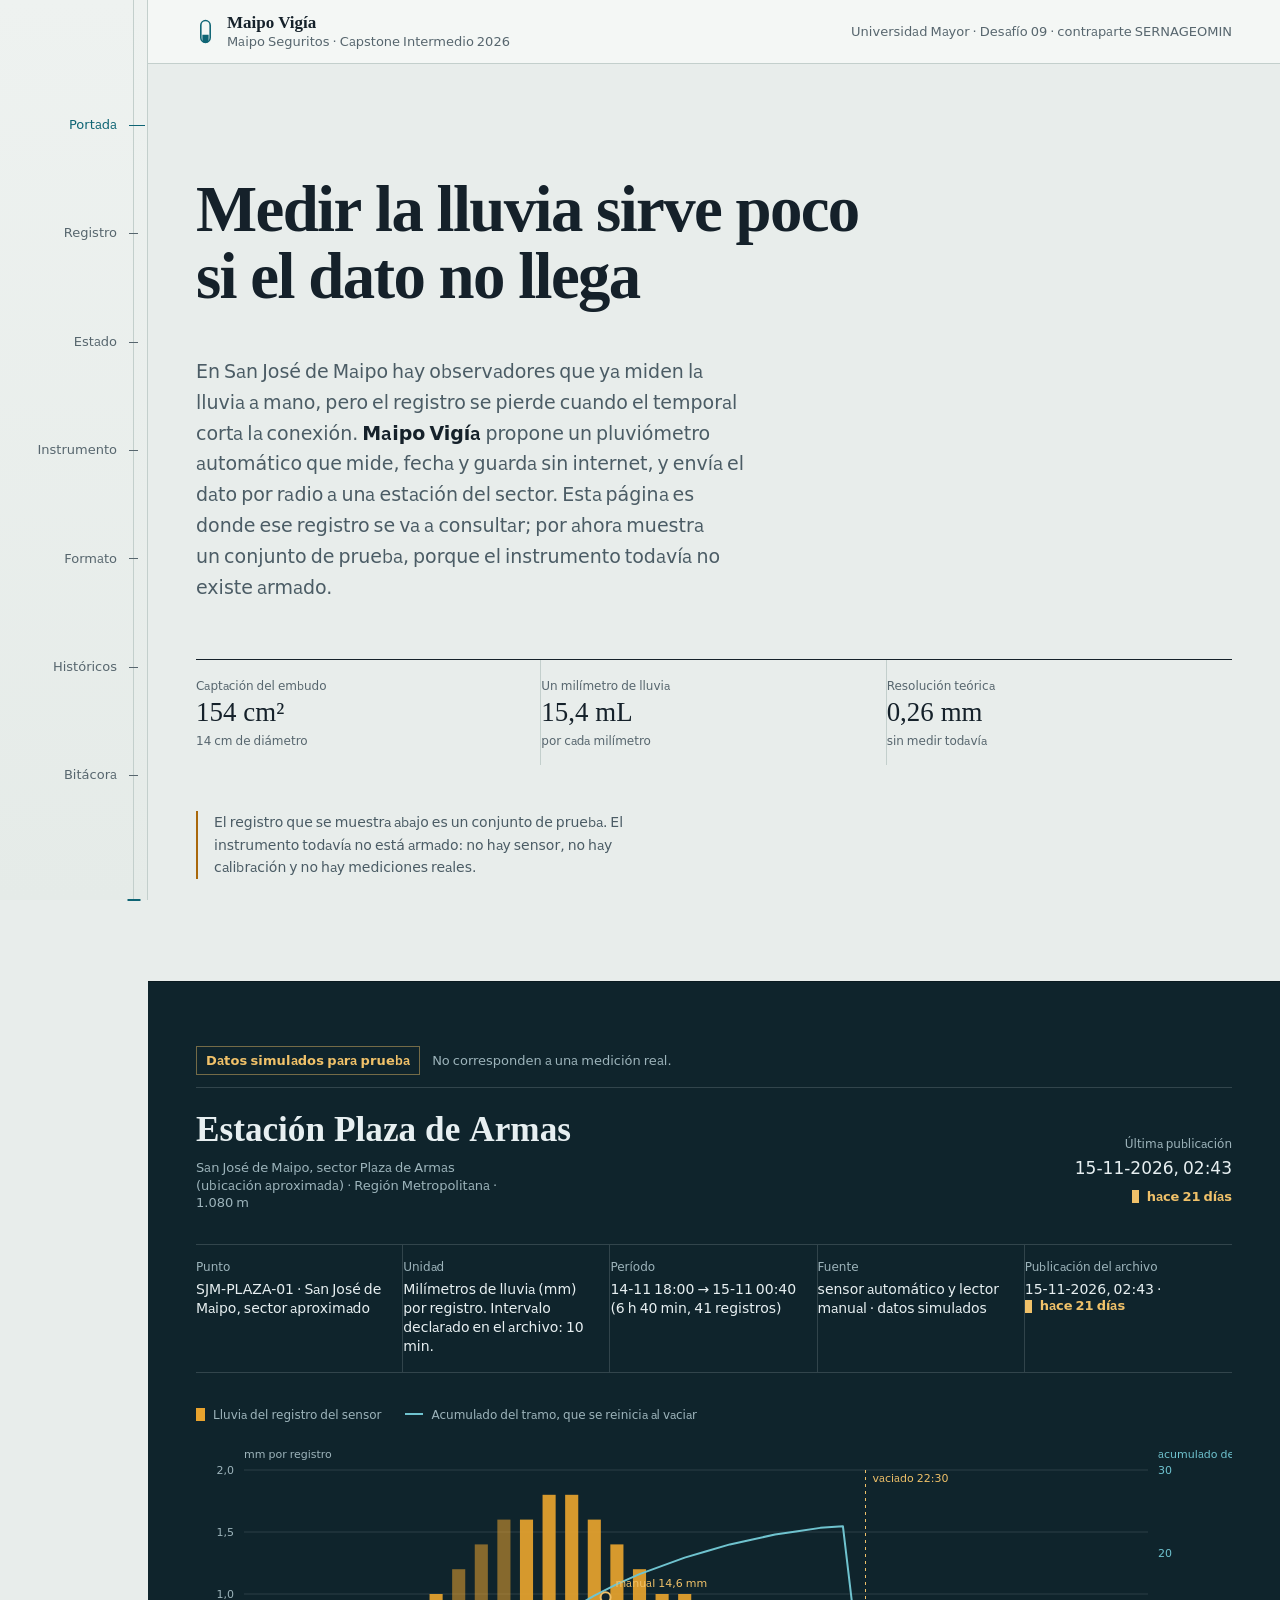
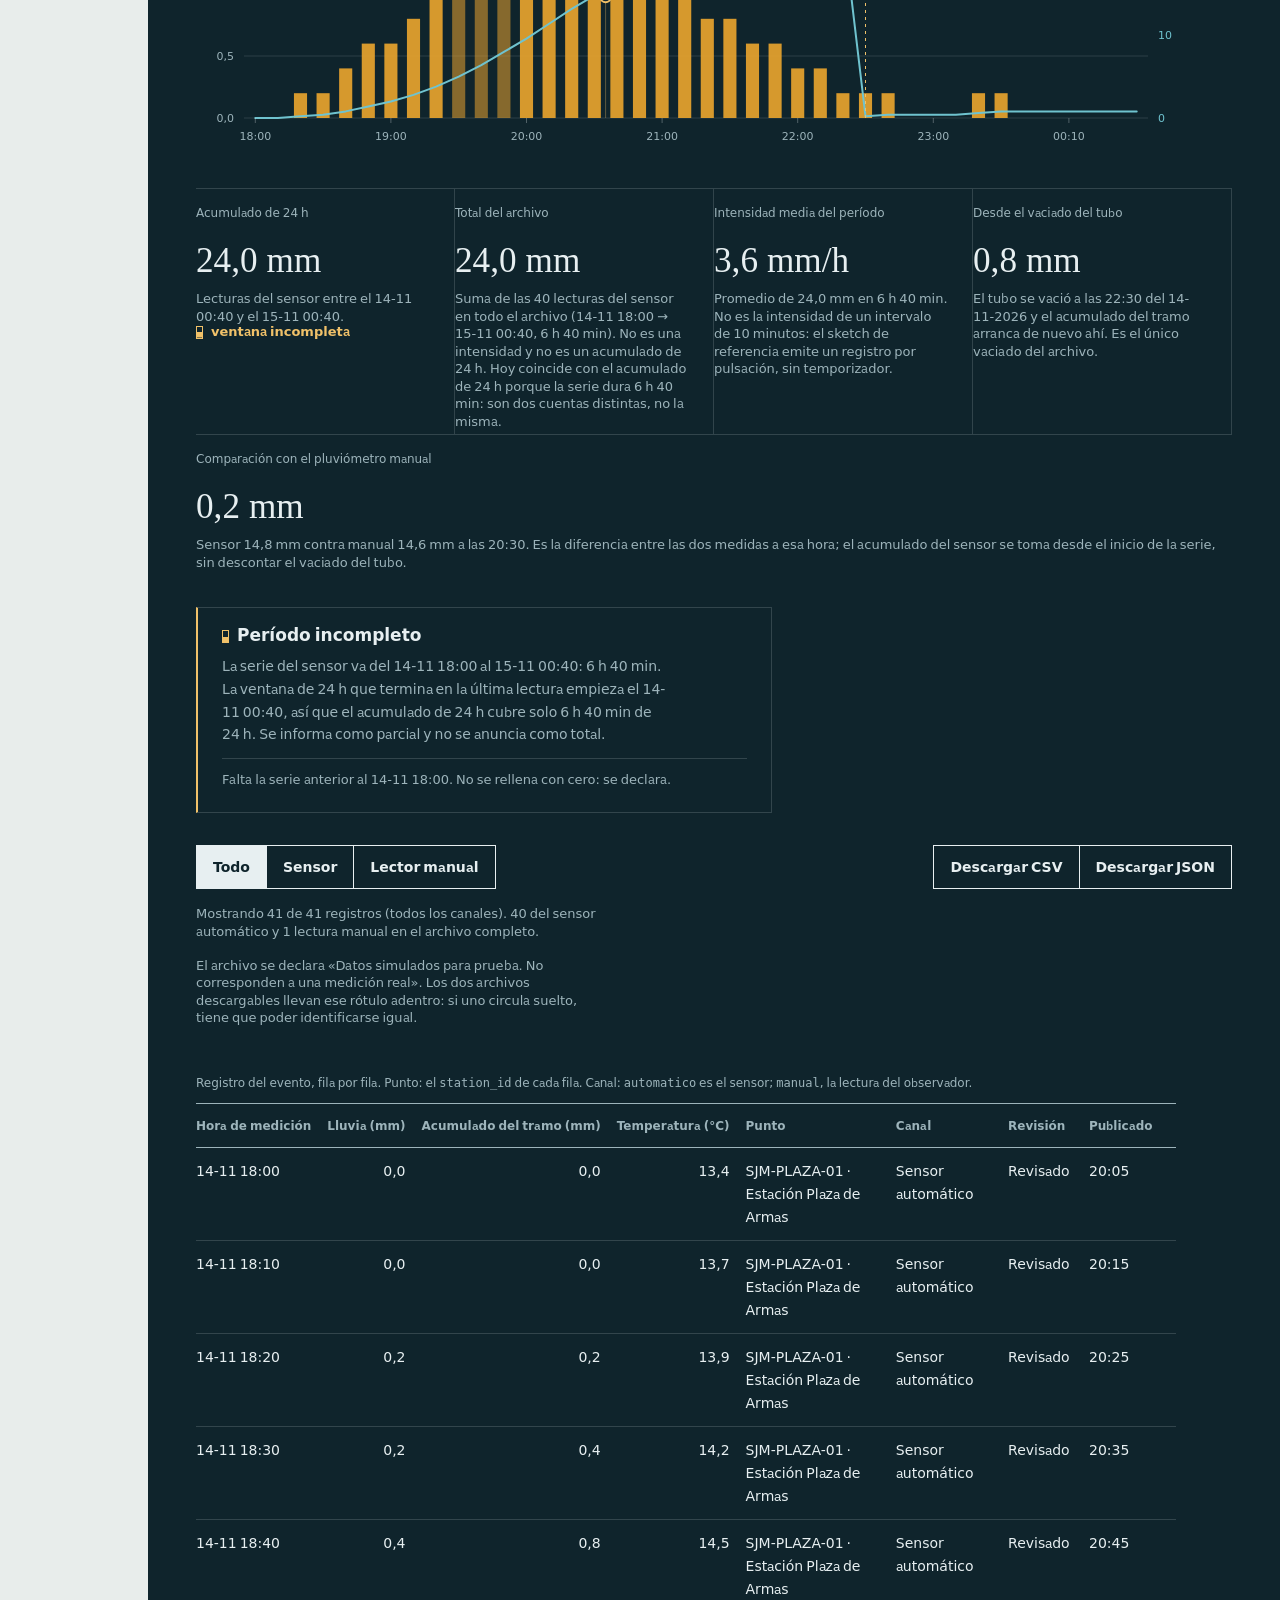
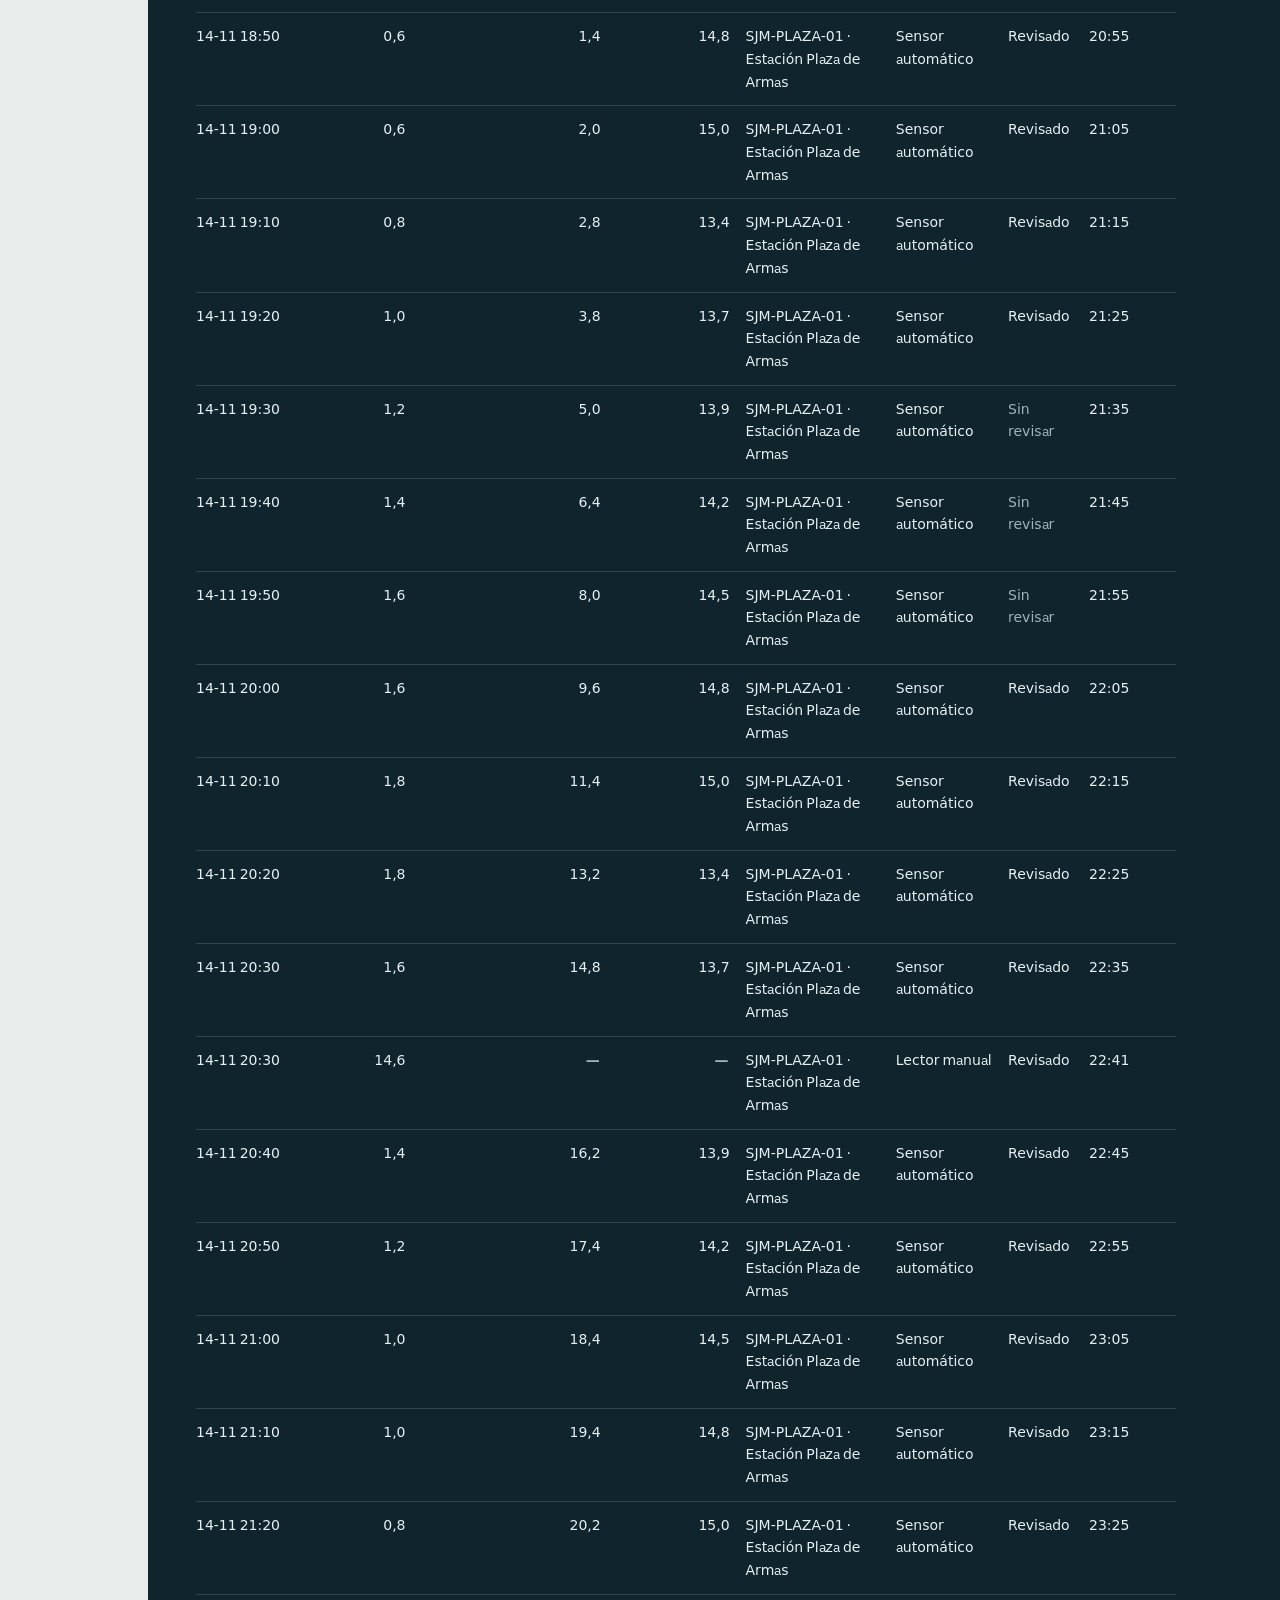
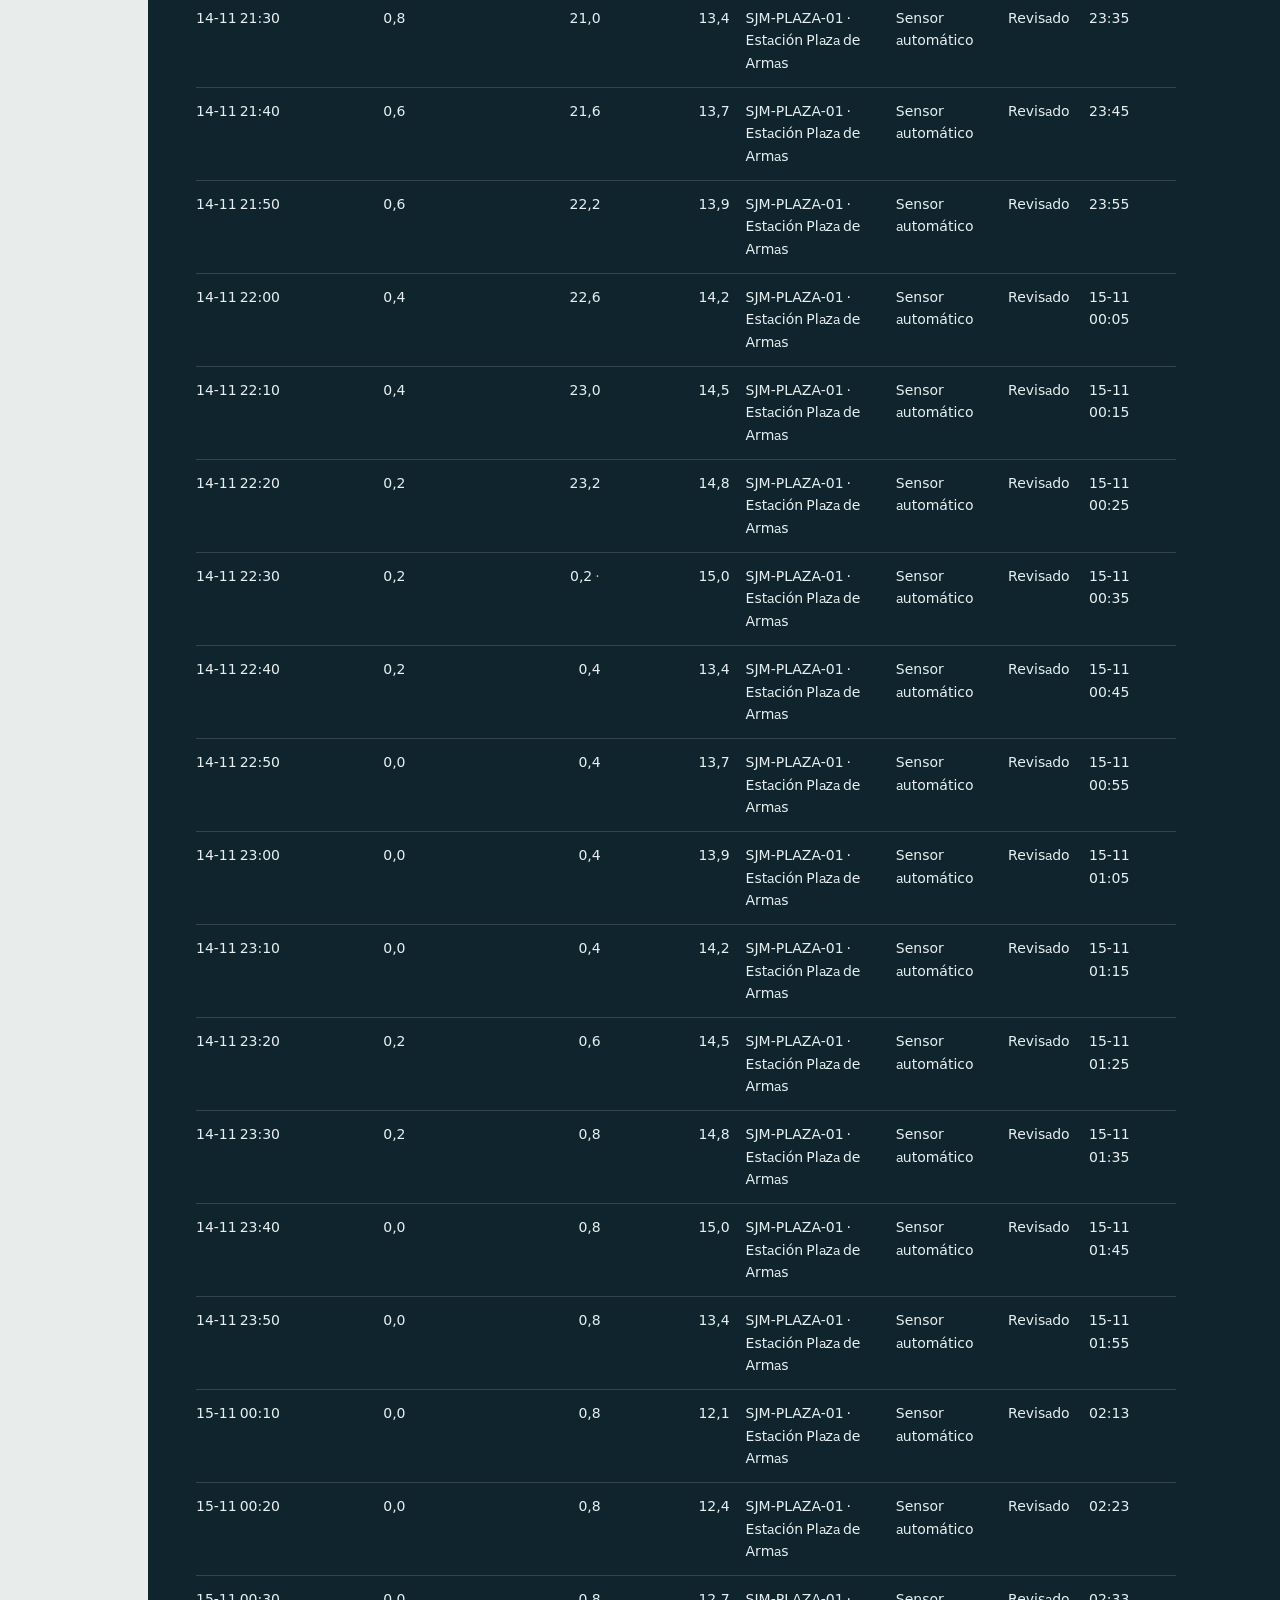
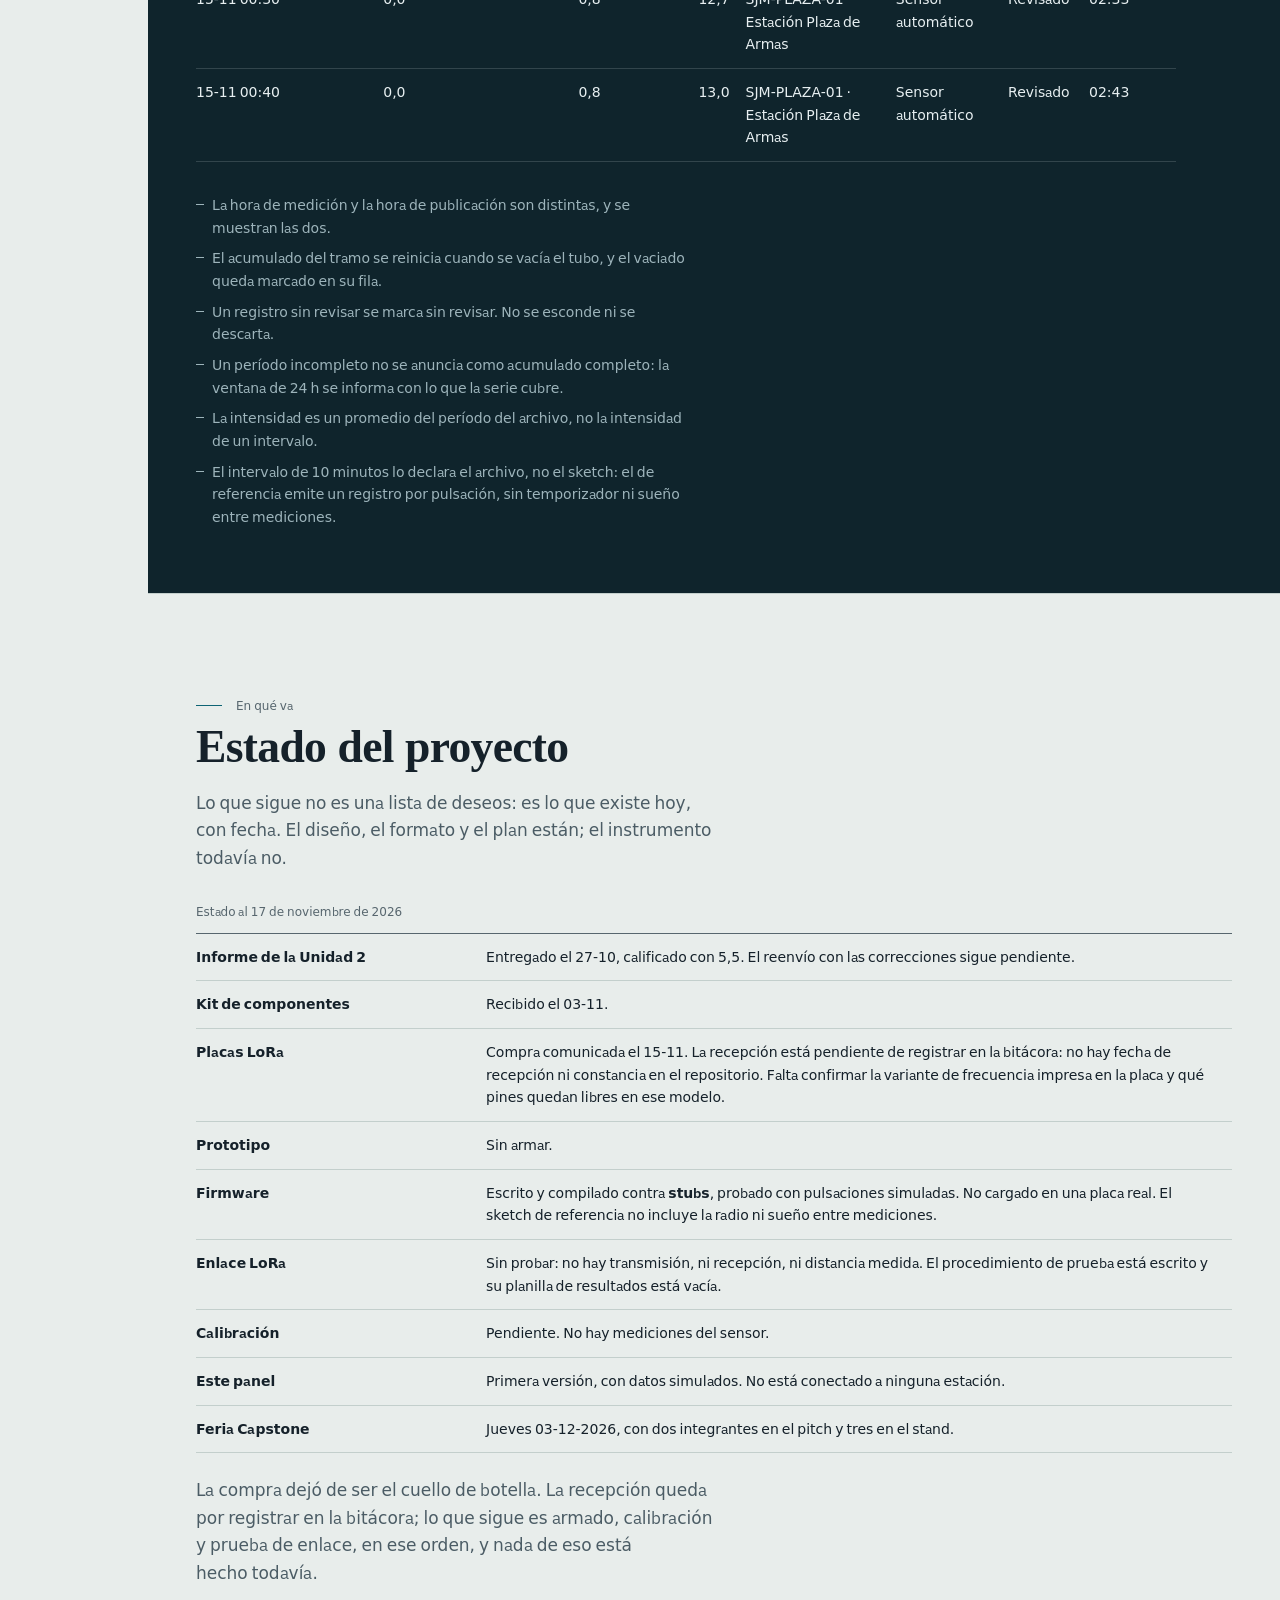
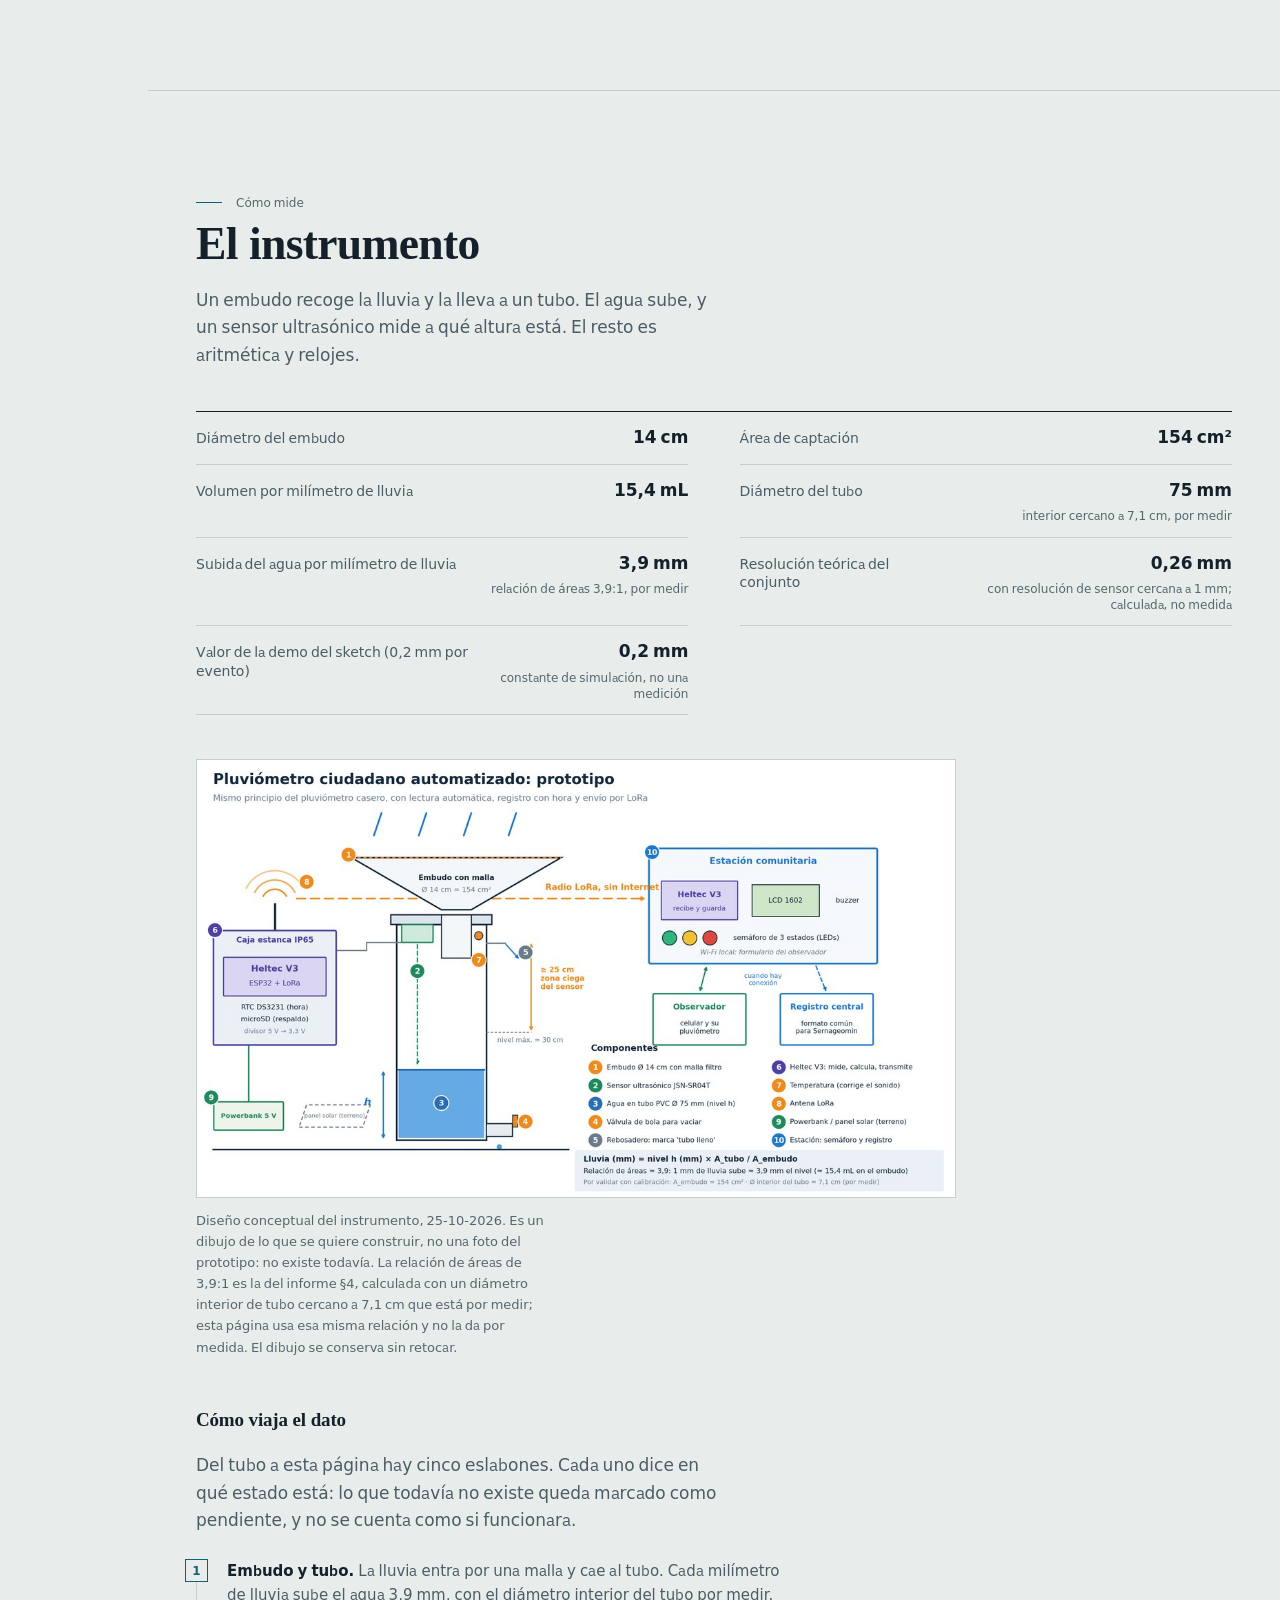
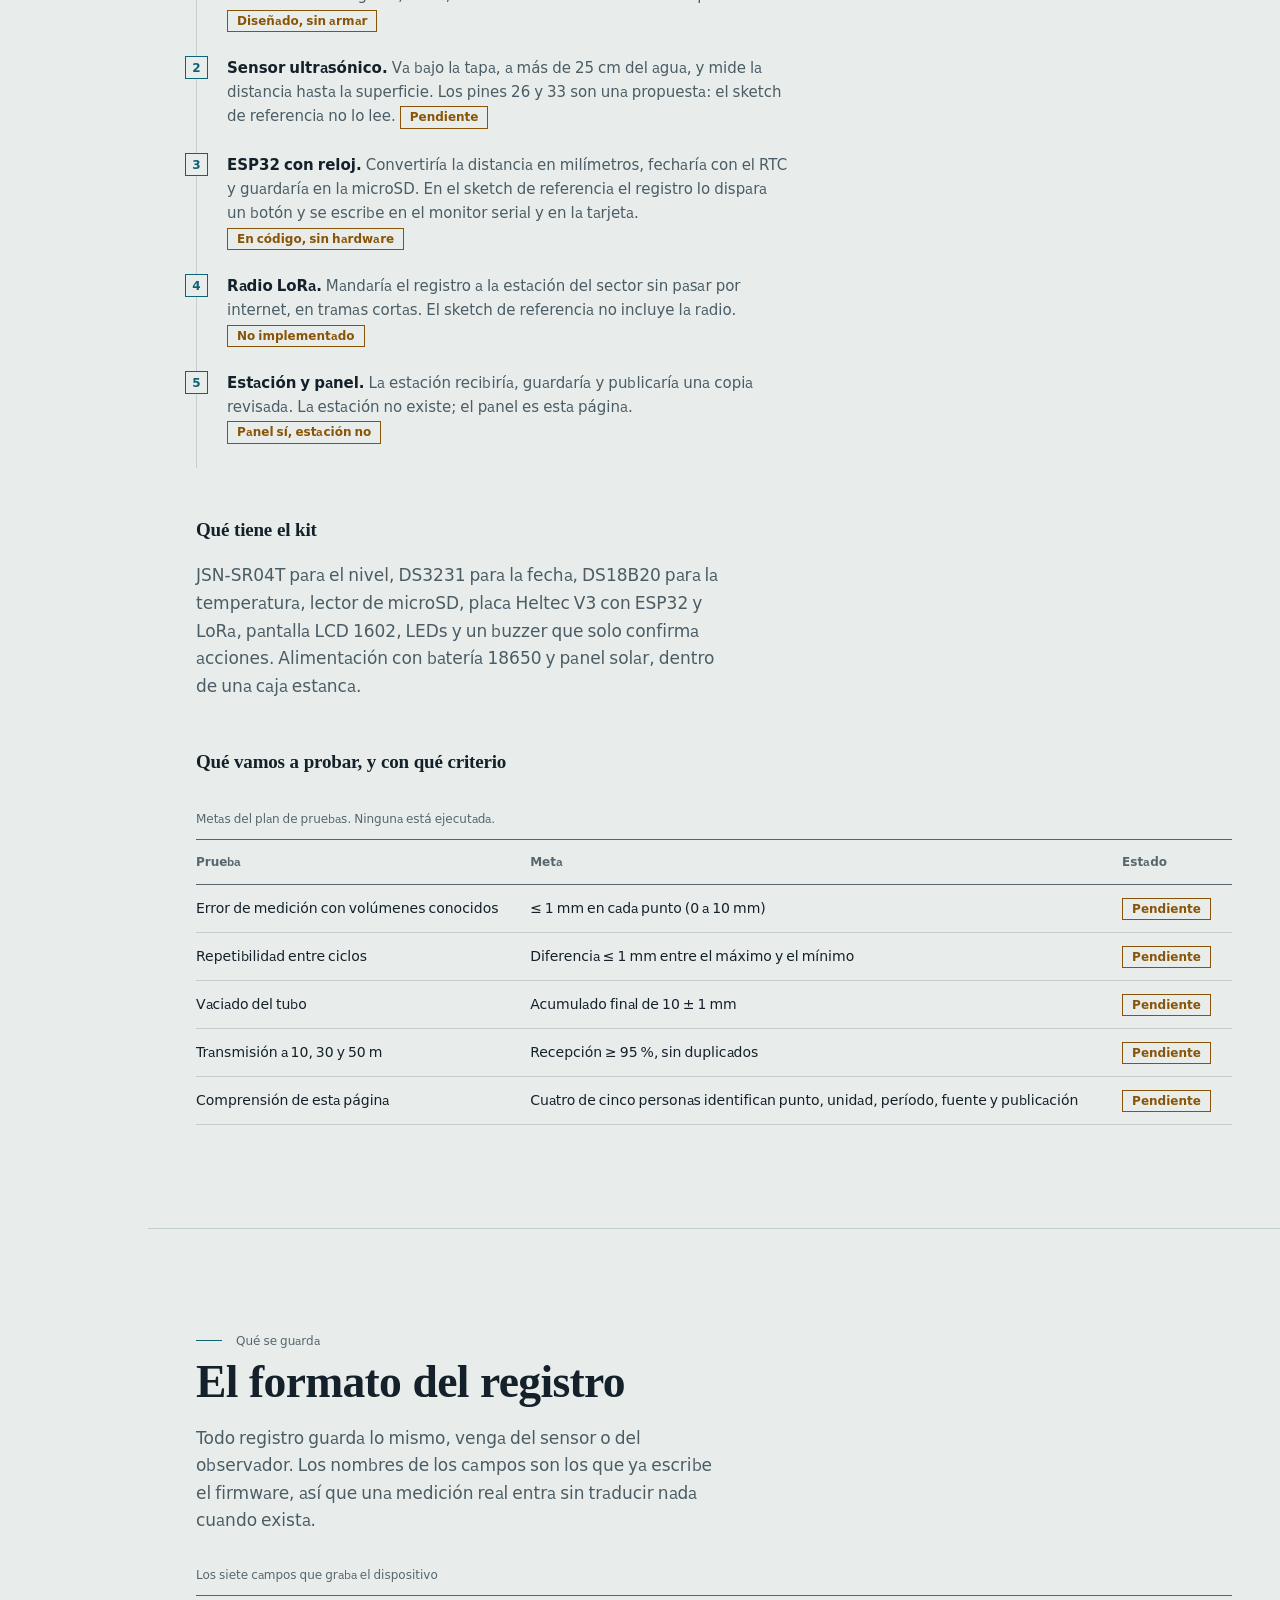
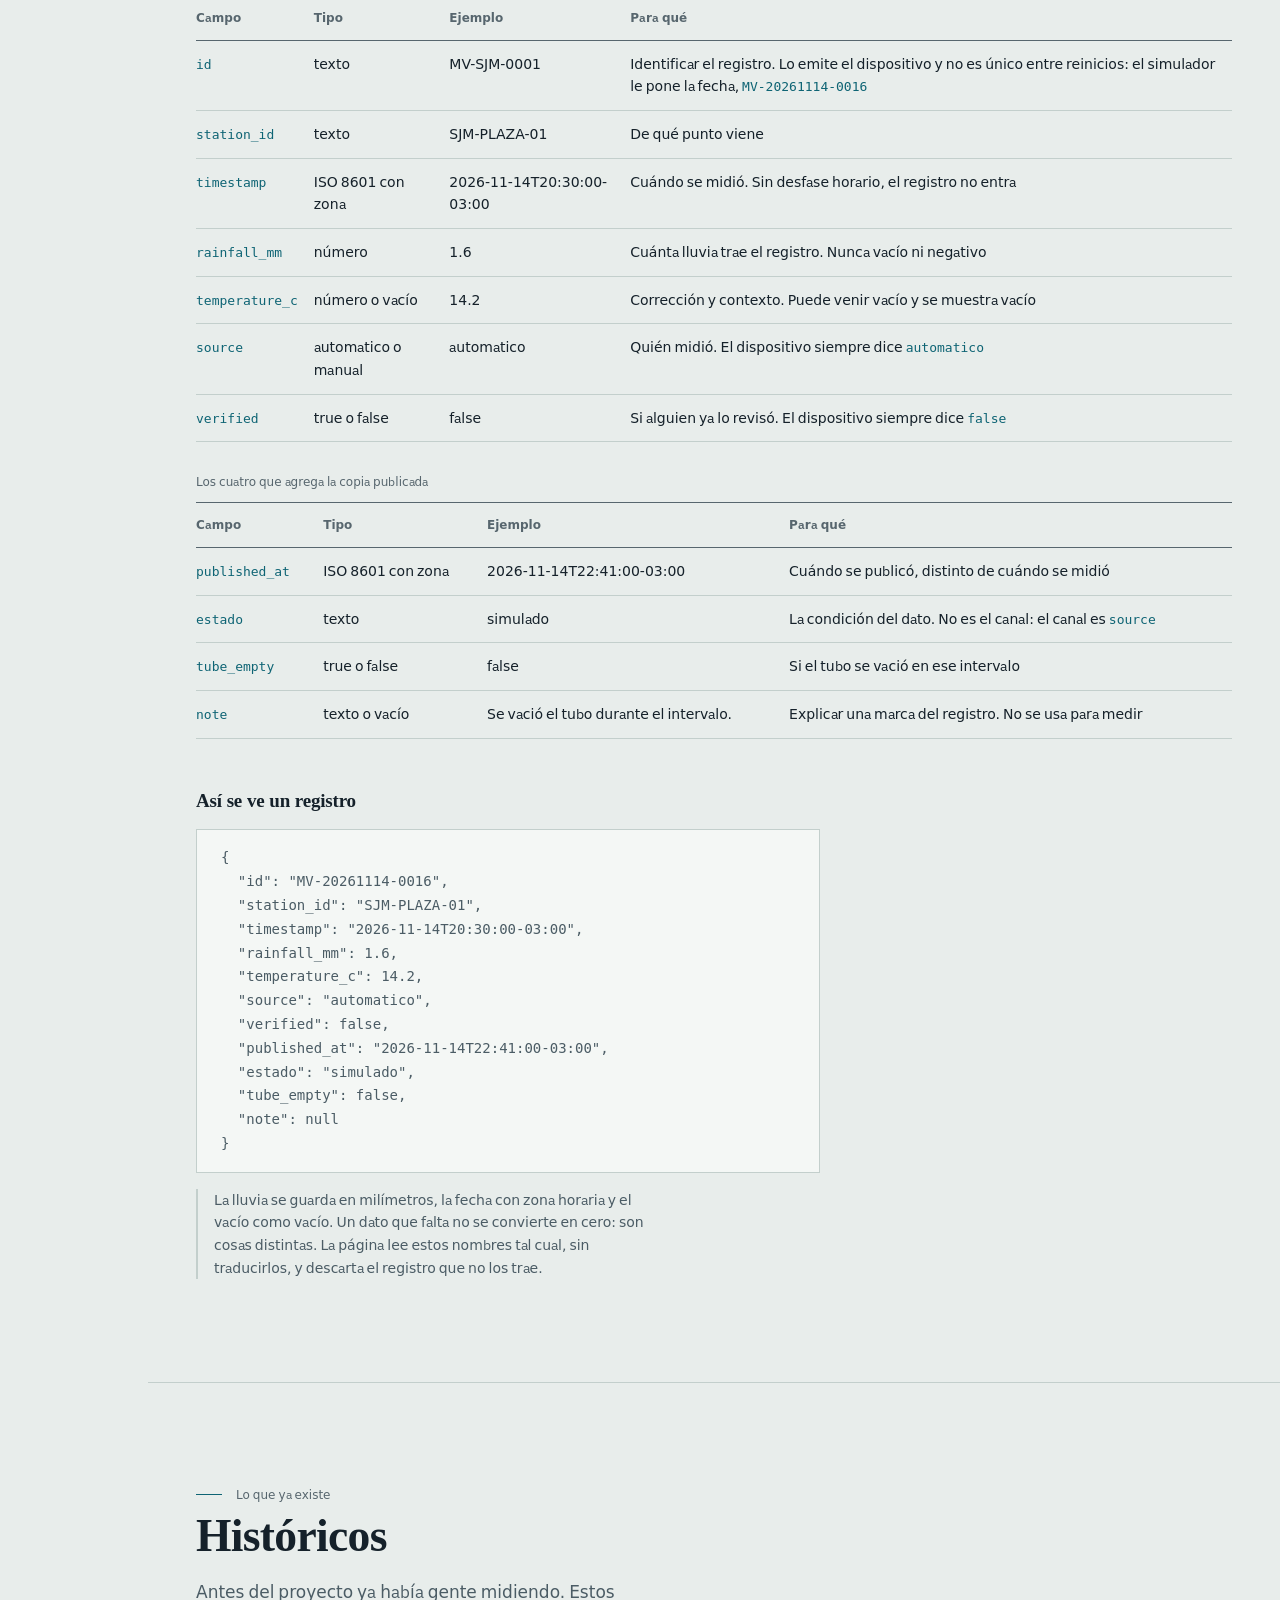
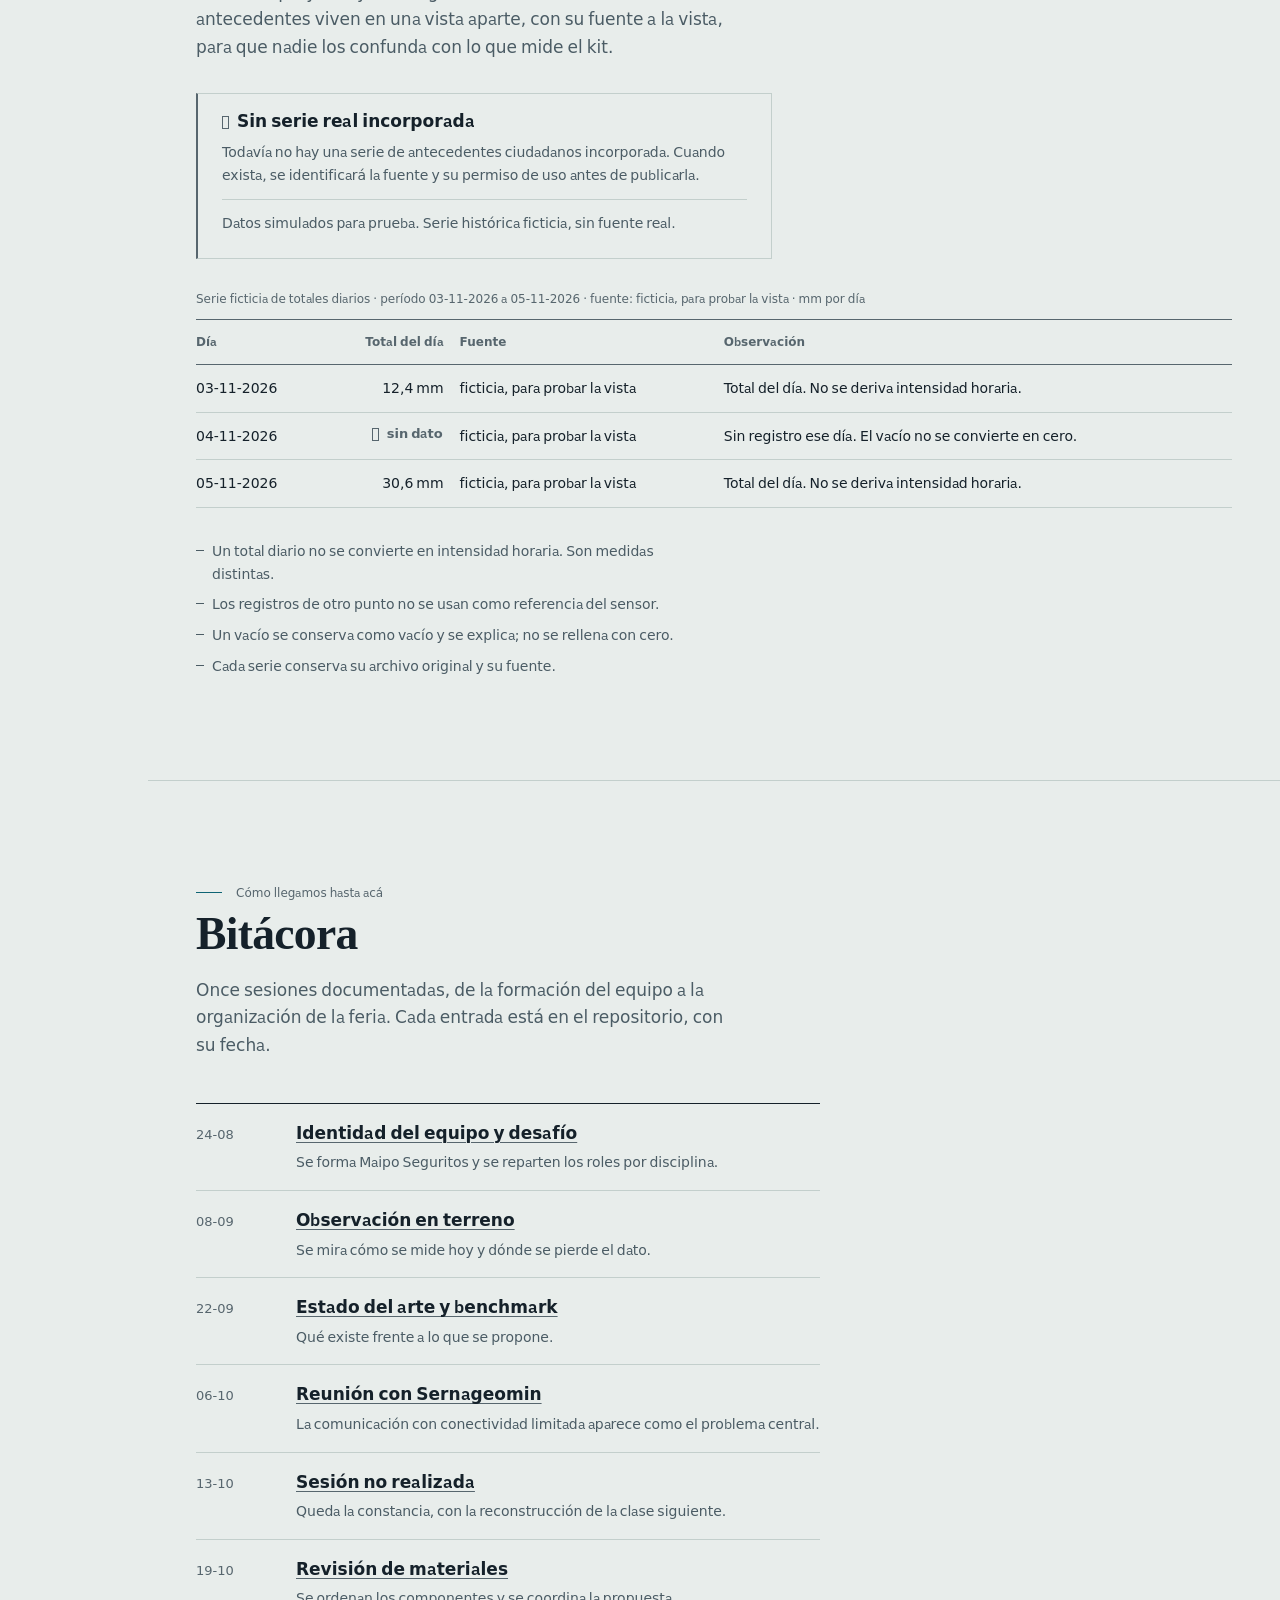
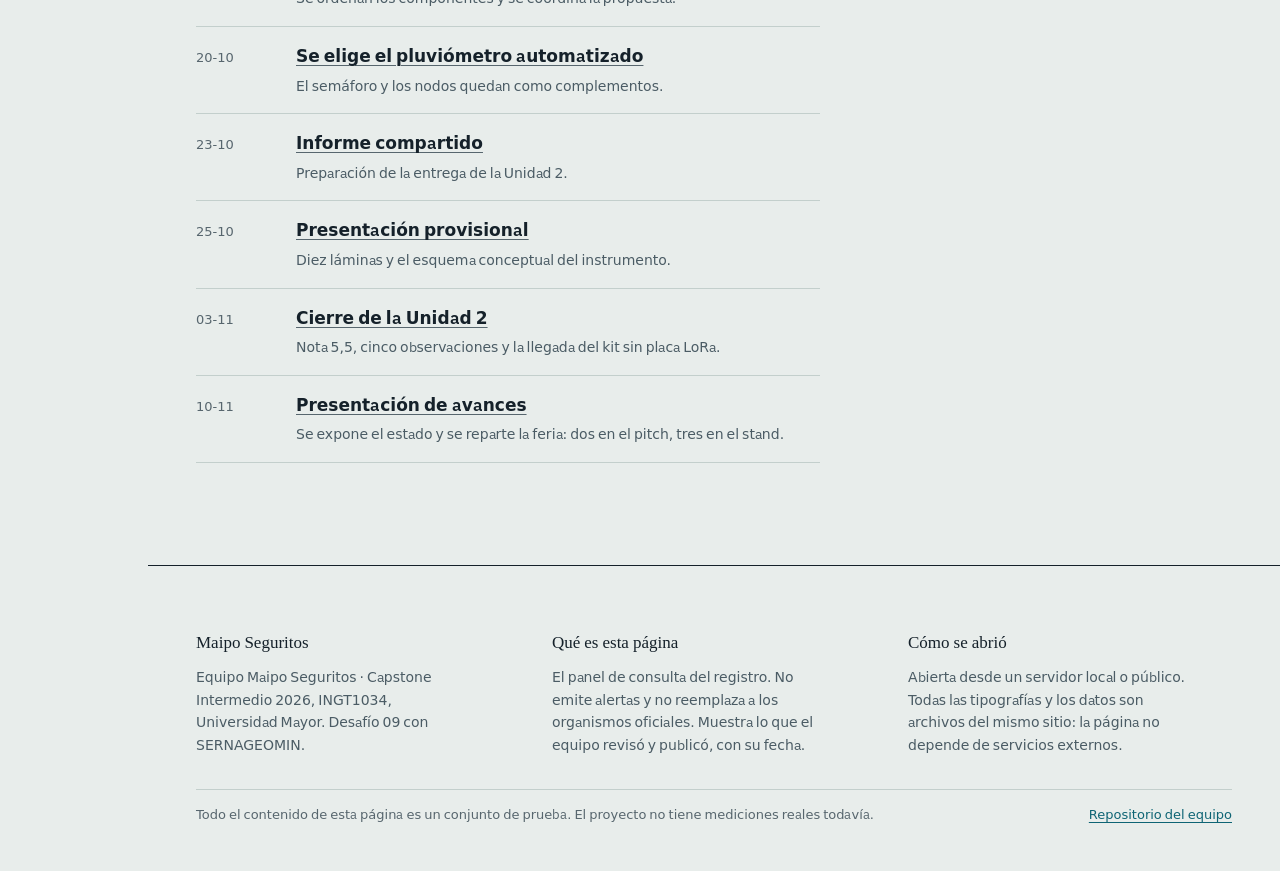
==== docs/index.html @ 789827f5 "Publica el panel Maipo Vigia: datos simulados, estados y tabla con punto" ====
<!DOCTYPE html>
<html lang="es-CL">
<head>
<meta charset="utf-8">
<meta name="viewport" content="width=device-width, initial-scale=1">
<meta name="color-scheme" content="light">
<meta name="description" content="Maipo Vigía: panel de consulta del registro pluviométrico comunitario de San José de Maipo. Versión de prueba con datos simulados.">
<title>Maipo Vigía · el registro de la lluvia</title>
<link rel="icon" href="data:image/svg+xml,%3Csvg xmlns='http://www.w3.org/2000/svg' viewBox='0 0 24 32'%3E%3Crect x='6' y='2' width='12' height='28' rx='6' fill='none' stroke='%230E6C7C' stroke-width='2'/%3E%3Cpath d='M8 20h8v8a2 2 0 0 1-2 2H10a2 2 0 0 1-2-2z' fill='%230E6C7C'/%3E%3C/svg%3E">
<link rel="stylesheet" href="assets/estilos.css">
<script src="datos/registros.js" defer></script>
<script src="datos/historicos.js" defer></script>
<script src="assets/app.js" defer></script>
</head>
<body>

<a class="salto" href="#registro">Ir al registro</a>

<!-- La regla: índice de secciones con forma de tubo de precipitación -->
<nav class="regla" aria-label="Secciones">
  <div class="regla__tubo">
    <div class="regla__agua" id="agua"></div>
    <ol class="regla__marcas">
      <li><a href="#portada" data-marca="portada" aria-current="location"><span>Portada</span></a></li>
      <li><a href="#registro" data-marca="registro"><span>Registro</span></a></li>
      <li><a href="#estado" data-marca="estado"><span>Estado</span></a></li>
      <li><a href="#instrumento" data-marca="instrumento"><span>Instrumento</span></a></li>
      <li><a href="#formato" data-marca="formato"><span>Formato</span></a></li>
      <li><a href="#historicos" data-marca="historicos"><span>Históricos</span></a></li>
      <li><a href="#bitacora" data-marca="bitacora"><span>Bitácora</span></a></li>
    </ol>
  </div>
</nav>

<header class="cabecera">
  <div class="contenido cabecera__fila">
    <a class="marca" href="#portada">
      <svg class="marca__icono" viewBox="0 0 24 32" aria-hidden="true">
        <rect x="6" y="2" width="12" height="28" rx="6" fill="none" stroke="currentColor" stroke-width="2"/>
        <path d="M8 20h8v8a2 2 0 0 1-2 2H10a2 2 0 0 1-2-2z" fill="currentColor"/>
      </svg>
      <span class="marca__texto">
        <strong>Maipo Vigía</strong>
        <span>Maipo Seguritos · Capstone Intermedio 2026</span>
      </span>
    </a>
    <p class="cabecera__curso">Universidad Mayor · Desafío 09 · contraparte SERNAGEOMIN</p>
  </div>
</header>

<main>

  <!-- 01 Portada -->
  <section class="portada" id="portada">
    <div class="contenido">
      <h1>Medir la lluvia sirve poco<br>si el dato no llega</h1>
      <p class="portada__entrada">
        En San José de Maipo hay observadores que ya miden la lluvia a mano, pero el registro
        se pierde cuando el temporal corta la conexión. <strong>Maipo Vigía</strong> propone un
        pluviómetro automático que mide, fecha y guarda sin internet, y envía el dato por radio
        a una estación del sector. Esta página es donde ese registro se va a consultar; por
        ahora muestra un conjunto de prueba, porque el instrumento todavía no existe armado.
      </p>

      <dl class="ficha-corta">
        <div>
          <dt>Captación del embudo</dt>
          <dd>154 cm² <span>14 cm de diámetro</span></dd>
        </div>
        <div>
          <dt>Un milímetro de lluvia</dt>
          <dd>15,4 mL <span>por cada milímetro</span></dd>
        </div>
        <div>
          <dt>Resolución teórica</dt>
          <dd>0,26 mm <span>sin medir todavía</span></dd>
        </div>
      </dl>

      <p class="portada__aviso">
        El registro que se muestra abajo es un conjunto de prueba. El instrumento todavía no
        está armado: no hay sensor, no hay calibración y no hay mediciones reales.
      </p>
    </div>
  </section>

  <!-- 02 El registro -->
  <section class="panel" id="registro" aria-labelledby="estacion-nombre">
    <div class="contenido">

      <p class="rotulo">
        <span class="rotulo__marca">Datos simulados para prueba</span>
        <span>No corresponden a una medición real.</span>
      </p>

      <!-- La cabecera del panel queda fuera de #panel-datos a propósito: si el
           archivo no llega, la sección conserva su encabezado y lo que falla
           es el contenido, no el título. -->
      <div class="panel__cabeza">
        <div>
          <h2 class="panel__titulo" id="estacion-nombre">El registro del evento</h2>
          <p class="panel__sub" id="estacion-detalle">—</p>
        </div>
        <p class="panel__reloj">
          <span class="panel__etiqueta">Última publicación</span>
          <span class="cifra" id="ultima-publicacion">—</span>
          <span id="ultima-publicacion-edad"></span>
        </p>
      </div>

      <!-- Carga en curso: el bloque está en el marcado antes de que lleguen los
           datos, no después del error. app.js lo retira cuando termina. -->
      <div class="estado estado--cargando" id="estado-carga" role="status">
        <p class="estado__titulo">Cargando el registro</p>
        <p class="estado__texto">
          Se está leyendo el archivo de datos que está en esta misma carpeta. Mientras
          tanto no se adelanta ninguna cifra.
        </p>
        <p class="estado__barra"></p>
      </div>

      <noscript>
        <div class="estado estado--error">
          <p class="estado__titulo">Esta página necesita JavaScript local para el registro</p>
          <p class="estado__texto">
            La tabla, el gráfico y las descargas los arma <code>assets/app.js</code>, que se
            carga desde esta misma carpeta y no pide nada a la red. Sin él, el texto de las
            secciones se lee igual, pero el registro no se arma. No es un problema de
            conexión.
          </p>
        </div>
      </noscript>

      <!-- Error de carga: se muestra cuando el archivo de datos no llegó o no
           tiene la forma que define panel-web/datos/formato_panel.py. -->
      <div class="estado estado--error" id="estado-error" role="alert" hidden>
        <p class="estado__titulo">El registro no se pudo leer</p>
        <p class="estado__texto" id="estado-error-motivo">—</p>
        <p class="estado__pie">
          Se esperaba el archivo <code>datos/registros.js</code>, al lado de esta página. No
          se pone una cifra en su lugar: sin dato no es cero.
        </p>
      </div>

      <div class="estado estado--vacio" id="estado-vacio" hidden>
        <p class="estado__titulo">Sin datos en el período</p>
        <p class="estado__texto" id="estado-vacio-texto">—</p>
      </div>

      <div class="estado estado--vacio" id="estado-sin-sensor" hidden>
        <p class="estado__titulo">Sin lecturas del sensor en este archivo</p>
        <p class="estado__texto">
          El archivo solo trae lecturas del lector manual. Con eso no se calcula acumulado,
          intensidad ni gráfico: las filas se muestran tal como vienen, y nada más. Tampoco
          se rellenan con cero.
        </p>
      </div>

      <div class="estado estado--error" id="estado-puntos" hidden>
        <p class="estado__titulo">El archivo mezcla puntos</p>
        <p class="estado__texto" id="estado-puntos-texto">—</p>
        <p class="estado__pie">
          Los registros de puntos distintos no se suman entre sí: un acumulado así no
          corresponde a ningún pluviómetro.
        </p>
      </div>

      <div class="estado estado--error" id="estado-rechazos" role="status" aria-live="polite" hidden>
        <p class="estado__titulo">Registros fuera del contrato</p>
        <p class="estado__texto" id="estado-rechazos-texto">—</p>
        <p class="estado__pie">
          Un registro que no trae las siete claves del firmware, o que las trae con otro
          tipo, no se muestra ni se completa a mano.
        </p>
      </div>

      <!-- Los datos los arma app.js: hasta entonces el bloque no se muestra,
           para no enseñar una ficha de guiones largos como si fuera un dato. -->
      <div id="panel-datos" hidden>
        <dl class="ficha-larga" aria-label="Ficha de la lectura">
          <div><dt>Punto</dt><dd id="f-punto">—</dd></div>
          <div><dt>Unidad</dt><dd id="f-unidad">—</dd></div>
          <div><dt>Período</dt><dd id="f-periodo">—</dd></div>
          <div><dt>Fuente</dt><dd id="f-fuente">—</dd></div>
          <div><dt>Publicación del archivo</dt><dd id="f-publicacion">—</dd></div>
        </dl>

        <figure class="grafico" id="grafico-caja">
          <figcaption class="grafico__leyenda">
            <span class="llave llave--barra">Lluvia del registro del sensor</span>
            <span class="llave llave--linea">Acumulado del tramo, que se reinicia al vaciar</span>
          </figcaption>
          <div id="lienzo" class="grafico__lienzo" role="img" aria-label="Gráfico del registro de lluvia"></div>
        </figure>

        <div class="cifras" id="cifras">
          <div class="cifras__item" id="item-acumulado">
            <p class="cifras__rotulo">Acumulado de 24 h</p>
            <p class="cifras__valor cifra" id="c-acumulado">—</p>
            <p class="cifras__nota" id="c-acumulado-nota">—</p>
          </div>
          <div class="cifras__item" id="item-total">
            <p class="cifras__rotulo">Total del archivo</p>
            <p class="cifras__valor cifra" id="c-total">—</p>
            <p class="cifras__nota" id="c-total-nota">—</p>
          </div>
          <div class="cifras__item" id="item-intensidad">
            <p class="cifras__rotulo">Intensidad media del período</p>
            <p class="cifras__valor cifra" id="c-intensidad">—</p>
            <p class="cifras__nota" id="c-intensidad-nota">—</p>
          </div>
          <div class="cifras__item" id="item-corte">
            <p class="cifras__rotulo">Desde el vaciado del tubo</p>
            <p class="cifras__valor cifra" id="c-desde-corte">—</p>
            <p class="cifras__nota" id="c-desde-corte-nota">—</p>
          </div>
          <div class="cifras__item cifras__item--ancho" id="item-manual">
            <p class="cifras__rotulo">Comparación con el pluviómetro manual</p>
            <p class="cifras__valor cifra" id="c-manual">—</p>
            <p class="cifras__nota" id="c-manual-nota">—</p>
          </div>
        </div>

        <div class="estado estado--parcial" id="estado-periodo" hidden>
          <p class="estado__titulo">Período incompleto</p>
          <p class="estado__texto" id="estado-periodo-texto">—</p>
          <p class="estado__pie" id="estado-periodo-pie">—</p>
        </div>

        <div class="acciones">
          <div class="acciones__canal" role="group" aria-label="Filtrar las filas por canal">
            <button type="button" class="boton boton--suave" data-filtro="todo" aria-pressed="true" aria-controls="tabla-registro">Todo</button>
            <button type="button" class="boton boton--suave" data-filtro="automatico" aria-pressed="false" aria-controls="tabla-registro">Sensor</button>
            <button type="button" class="boton boton--suave" data-filtro="manual" aria-pressed="false" aria-controls="tabla-registro">Lector manual</button>
          </div>
          <div class="acciones__descargas">
            <button type="button" class="boton" id="btn-csv">Descargar CSV</button>
            <button type="button" class="boton" id="btn-json">Descargar JSON</button>
          </div>
        </div>

        <p class="panel__pie" id="filtro-estado" role="status">—</p>

        <p class="panel__pie" id="panel-pie">—</p>

        <div class="tabla-scroll" role="region" aria-label="Registro del evento: tabla que se recorre de lado" tabindex="0">
          <table class="tabla" id="tabla-registro">
            <caption class="tabla__titulo">Registro del evento, fila por fila. Punto: el <code>station_id</code> de cada fila. Canal: <code>automatico</code> es el sensor; <code>manual</code>, la lectura del observador.</caption>
            <thead>
              <tr>
                <th scope="col">Hora de medición</th>
                <th scope="col" class="num">Lluvia (mm)</th>
                <th scope="col" class="num">Acumulado del tramo (mm)</th>
                <th scope="col" class="num">Temperatura (°C)</th>
                <th scope="col">Punto</th>
                <th scope="col">Canal</th>
                <th scope="col">Revisión</th>
                <th scope="col">Publicado</th>
              </tr>
            </thead>
            <tbody><!-- lo llena app.js --></tbody>
          </table>
        </div>

        <ul class="reglas">
          <li>La hora de medición y la hora de publicación son distintas, y se muestran las dos.</li>
          <li>El acumulado del tramo se reinicia cuando se vacía el tubo, y el vaciado queda marcado en su fila.</li>
          <li>Un registro sin revisar se marca sin revisar. No se esconde ni se descarta.</li>
          <li>Un período incompleto no se anuncia como acumulado completo: la ventana de 24 h se informa con lo que la serie cubre.</li>
          <li>La intensidad es un promedio del período del archivo, no la intensidad de un intervalo.</li>
          <li>El intervalo de 10 minutos lo declara el archivo, no el sketch: el de referencia emite un registro por pulsación, sin temporizador ni sueño entre mediciones.</li>
        </ul>
      </div>

    </div>
  </section>

  <!-- 03 Estado -->
  <section class="seccion" id="estado">
    <div class="contenido">
      <p class="seccion__numero">En qué va</p>
      <h2>Estado del proyecto</h2>
      <p class="entrada">
        Lo que sigue no es una lista de deseos: es lo que existe hoy, con fecha. El diseño, el
        formato y el plan están; el instrumento todavía no.
      </p>

      <table class="tabla tabla--estado">
        <caption class="tabla__titulo">Estado al 17 de noviembre de 2026</caption>
        <tbody>
          <tr><th scope="row">Informe de la Unidad 2</th><td>Entregado el 27-10, calificado con 5,5. El reenvío con las correcciones sigue pendiente.</td></tr>
          <tr><th scope="row">Kit de componentes</th><td>Recibido el 03-11.</td></tr>
          <tr><th scope="row">Placas LoRa</th><td>Compra comunicada el 15-11. La recepción está pendiente de registrar en la bitácora: no hay fecha de recepción ni constancia en el repositorio. Falta confirmar la variante de frecuencia impresa en la placa y qué pines quedan libres en ese modelo.</td></tr>
          <tr><th scope="row">Prototipo</th><td>Sin armar.</td></tr>
          <tr><th scope="row">Firmware</th><td>Escrito y compilado contra <em>stubs</em>, probado con pulsaciones simuladas. No cargado en una placa real. El sketch de referencia no incluye la radio ni sueño entre mediciones.</td></tr>
          <tr><th scope="row">Enlace LoRa</th><td>Sin probar: no hay transmisión, ni recepción, ni distancia medida. El procedimiento de prueba está escrito y su planilla de resultados está vacía.</td></tr>
          <tr><th scope="row">Calibración</th><td>Pendiente. No hay mediciones del sensor.</td></tr>
          <tr><th scope="row">Este panel</th><td>Primera versión, con datos simulados. No está conectado a ninguna estación.</td></tr>
          <tr><th scope="row">Feria Capstone</th><td>Jueves 03-12-2026, con dos integrantes en el pitch y tres en el stand.</td></tr>
        </tbody>
      </table>

      <p class="cierre">
        La compra dejó de ser el cuello de botella. La recepción queda por registrar en la
        bitácora; lo que sigue es armado, calibración y prueba de enlace, en ese orden, y nada
        de eso está hecho todavía.
      </p>
    </div>
  </section>

  <!-- 04 Instrumento -->
  <section class="seccion" id="instrumento">
    <div class="contenido">
      <p class="seccion__numero">Cómo mide</p>
      <h2>El instrumento</h2>
      <p class="entrada">
        Un embudo recoge la lluvia y la lleva a un tubo. El agua sube, y un sensor ultrasónico
        mide a qué altura está. El resto es aritmética y relojes.
      </p>

      <dl class="medidas">
        <div><dt>Diámetro del embudo</dt><dd>14 cm</dd></div>
        <div><dt>Área de captación</dt><dd>154 cm²</dd></div>
        <div><dt>Volumen por milímetro de lluvia</dt><dd>15,4 mL</dd></div>
        <div><dt>Diámetro del tubo</dt><dd>75 mm <span>interior cercano a 7,1 cm, por medir</span></dd></div>
        <div><dt>Subida del agua por milímetro de lluvia</dt><dd>3,9 mm <span>relación de áreas 3,9:1, por medir</span></dd></div>
        <div><dt>Resolución teórica del conjunto</dt><dd>0,26 mm <span>con resolución de sensor cercana a 1 mm; calculada, no medida</span></dd></div>
        <div><dt>Valor de la demo del sketch (0,2 mm por evento)</dt><dd>0,2 mm <span>constante de simulación, no una medición</span></dd></div>
      </dl>

      <figure class="lamina">
        <img src="img/diseno_conceptual.jpg" width="1100" height="634"
             alt="Esquema del instrumento: embudo con malla, tubo, sensor ultrasónico bajo la tapa, caja estanca, panel solar y antena.">
        <figcaption>
          Diseño conceptual del instrumento, 25-10-2026. Es un dibujo de lo que se quiere
          construir, no una foto del prototipo: no existe todavía. La relación de áreas de
          3,9:1 es la del informe §4, calculada con un diámetro interior de tubo cercano a
          7,1 cm que está por medir; esta página usa esa misma relación y no la da por
          medida. El dibujo se conserva sin retocar.
        </figcaption>
      </figure>

      <h3>Cómo viaja el dato</h3>
      <p class="entrada">
        Del tubo a esta página hay cinco eslabones. Cada uno dice en qué estado está: lo que
        todavía no existe queda marcado como pendiente, y no se cuenta como si funcionara.
      </p>
      <ol class="flujo">
        <li>
          <strong>Embudo y tubo.</strong> La lluvia entra por una malla y cae al tubo. Cada
          milímetro de lluvia sube el agua 3,9 mm, con el diámetro interior del tubo por
          medir. <span class="pildora">Diseñado, sin armar</span>
        </li>
        <li>
          <strong>Sensor ultrasónico.</strong> Va bajo la tapa, a más de 25 cm del agua, y mide
          la distancia hasta la superficie. Los pines 26 y 33 son una propuesta: el sketch de
          referencia no lo lee. <span class="pildora">Pendiente</span>
        </li>
        <li>
          <strong>ESP32 con reloj.</strong> Convertiría la distancia en milímetros, fecharía con
          el RTC y guardaría en la microSD. En el sketch de referencia el registro lo dispara un
          botón y se escribe en el monitor serial y en la tarjeta.
          <span class="pildora">En código, sin hardware</span>
        </li>
        <li>
          <strong>Radio LoRa.</strong> Mandaría el registro a la estación del sector sin pasar
          por internet, en tramas cortas. El sketch de referencia no incluye la radio.
          <span class="pildora">No implementado</span>
        </li>
        <li>
          <strong>Estación y panel.</strong> La estación recibiría, guardaría y publicaría una
          copia revisada. La estación no existe; el panel es esta página.
          <span class="pildora">Panel sí, estación no</span>
        </li>
      </ol>

      <h3>Qué tiene el kit</h3>
      <p class="entrada">
        JSN-SR04T para el nivel, DS3231 para la fecha, DS18B20 para la temperatura, lector de
        microSD, placa Heltec V3 con ESP32 y LoRa, pantalla LCD 1602, LEDs y un buzzer que solo
        confirma acciones. Alimentación con batería 18650 y panel solar, dentro de una caja
        estanca.
      </p>

      <h3>Qué vamos a probar, y con qué criterio</h3>
      <table class="tabla">
        <caption class="tabla__titulo">Metas del plan de pruebas. Ninguna está ejecutada.</caption>
        <thead>
          <tr><th scope="col">Prueba</th><th scope="col">Meta</th><th scope="col">Estado</th></tr>
        </thead>
        <tbody>
          <tr><td>Error de medición con volúmenes conocidos</td><td>≤ 1 mm en cada punto (0 a 10 mm)</td><td><span class="pildora">Pendiente</span></td></tr>
          <tr><td>Repetibilidad entre ciclos</td><td>Diferencia ≤ 1 mm entre el máximo y el mínimo</td><td><span class="pildora">Pendiente</span></td></tr>
          <tr><td>Vaciado del tubo</td><td>Acumulado final de 10 ± 1 mm</td><td><span class="pildora">Pendiente</span></td></tr>
          <tr><td>Transmisión a 10, 30 y 50 m</td><td>Recepción ≥ 95 %, sin duplicados</td><td><span class="pildora">Pendiente</span></td></tr>
          <tr><td>Comprensión de esta página</td><td>Cuatro de cinco personas identifican punto, unidad, período, fuente y publicación</td><td><span class="pildora">Pendiente</span></td></tr>
        </tbody>
      </table>
    </div>
  </section>

  <!-- 05 Formato -->
  <section class="seccion" id="formato">
    <div class="contenido">
      <p class="seccion__numero">Qué se guarda</p>
      <h2>El formato del registro</h2>
      <p class="entrada">
        Todo registro guarda lo mismo, venga del sensor o del observador. Los nombres de
        los campos son los que ya escribe el firmware, así que una medición real entra
        sin traducir nada cuando exista.
      </p>

      <table class="tabla tabla--campos">
        <caption class="tabla__titulo">Los siete campos que graba el dispositivo</caption>
        <thead>
          <tr><th scope="col">Campo</th><th scope="col">Tipo</th><th scope="col">Ejemplo</th><th scope="col">Para qué</th></tr>
        </thead>
        <tbody>
          <tr><td><code>id</code></td><td>texto</td><td>MV-SJM-0001</td><td>Identificar el registro. Lo emite el dispositivo y no es único entre reinicios: el simulador le pone la fecha, <code>MV-20261114-0016</code></td></tr>
          <tr><td><code>station_id</code></td><td>texto</td><td>SJM-PLAZA-01</td><td>De qué punto viene</td></tr>
          <tr><td><code>timestamp</code></td><td>ISO 8601 con zona</td><td>2026-11-14T20:30:00-03:00</td><td>Cuándo se midió. Sin desfase horario, el registro no entra</td></tr>
          <tr><td><code>rainfall_mm</code></td><td>número</td><td>1.6</td><td>Cuánta lluvia trae el registro. Nunca vacío ni negativo</td></tr>
          <tr><td><code>temperature_c</code></td><td>número o vacío</td><td>14.2</td><td>Corrección y contexto. Puede venir vacío y se muestra vacío</td></tr>
          <tr><td><code>source</code></td><td>automatico o manual</td><td>automatico</td><td>Quién midió. El dispositivo siempre dice <code>automatico</code></td></tr>
          <tr><td><code>verified</code></td><td>true o false</td><td>false</td><td>Si alguien ya lo revisó. El dispositivo siempre dice <code>false</code></td></tr>
        </tbody>
      </table>

      <table class="tabla tabla--campos">
        <caption class="tabla__titulo">Los cuatro que agrega la copia publicada</caption>
        <thead>
          <tr><th scope="col">Campo</th><th scope="col">Tipo</th><th scope="col">Ejemplo</th><th scope="col">Para qué</th></tr>
        </thead>
        <tbody>
          <tr><td><code>published_at</code></td><td>ISO 8601 con zona</td><td>2026-11-14T22:41:00-03:00</td><td>Cuándo se publicó, distinto de cuándo se midió</td></tr>
          <tr><td><code>estado</code></td><td>texto</td><td>simulado</td><td>La condición del dato. No es el canal: el canal es <code>source</code></td></tr>
          <tr><td><code>tube_empty</code></td><td>true o false</td><td>false</td><td>Si el tubo se vació en ese intervalo</td></tr>
          <tr><td><code>note</code></td><td>texto o vacío</td><td>Se vació el tubo durante el intervalo.</td><td>Explicar una marca del registro. No se usa para medir</td></tr>
        </tbody>
      </table>

      <h3>Así se ve un registro</h3>
      <pre class="codigo"><code>{
  "id": "MV-20261114-0016",
  "station_id": "SJM-PLAZA-01",
  "timestamp": "2026-11-14T20:30:00-03:00",
  "rainfall_mm": 1.6,
  "temperature_c": 14.2,
  "source": "automatico",
  "verified": false,
  "published_at": "2026-11-14T22:41:00-03:00",
  "estado": "simulado",
  "tube_empty": false,
  "note": null
}</code></pre>

      <p class="nota">
        La lluvia se guarda en milímetros, la fecha con zona horaria y el vacío como vacío.
        Un dato que falta no se convierte en cero: son cosas distintas. La página lee estos
        nombres tal cual, sin traducirlos, y descarta el registro que no los trae.
      </p>
    </div>
  </section>

  <!-- 06 Históricos -->
  <section class="seccion" id="historicos">
    <div class="contenido">
      <p class="seccion__numero">Lo que ya existe</p>
      <h2>Históricos</h2>
      <p class="entrada">
        Antes del proyecto ya había gente midiendo. Estos antecedentes viven en una vista
        aparte, con su fuente a la vista, para que nadie los confunda con lo que mide el kit.
      </p>

      <div class="aviso-vacio" id="historico-estado">
        <p class="aviso-vacio__titulo">Sin serie real incorporada</p>
        <p>
          Todavía no hay antecedentes ciudadanos cargados. Cuando exista una serie, se
          identificará la fuente y su permiso de uso antes de publicarla. Mientras tanto se
          muestra una serie ficticia, rotulada como tal, para probar la vista.
        </p>
      </div>

      <table class="tabla">
        <caption class="tabla__titulo">Serie ficticia de totales diarios, para prueba de la vista</caption>
        <thead>
          <tr><th scope="col">Día</th><th scope="col" class="num">Total del día</th><th scope="col">Fuente</th><th scope="col">Observación</th></tr>
        </thead>
        <tbody><!-- lo llena app.js --></tbody>
      </table>

      <ul class="reglas">
        <li>Un total diario no se convierte en intensidad horaria. Son medidas distintas.</li>
        <li>Los registros de otro punto no se usan como referencia del sensor.</li>
        <li>Un vacío se conserva como vacío y se explica; no se rellena con cero.</li>
        <li>Cada serie conserva su archivo original y su fuente.</li>
      </ul>
    </div>
  </section>

  <!-- 07 Bitácora -->
  <section class="seccion" id="bitacora">
    <div class="contenido">
      <p class="seccion__numero">Cómo llegamos hasta acá</p>
      <h2>Bitácora</h2>
      <p class="entrada">
        Once sesiones documentadas, de la formación del equipo a la organización de la feria.
        Cada entrada está en el repositorio, con su fecha.
      </p>

      <ol class="linea" id="linea-bitacora">
        <li><time>24-08</time><a href="https://github.com/DrChifuu/MaipuSeguritos/blob/main/bitacora/S01.md">Identidad del equipo y desafío</a><span>Se forma Maipo Seguritos y se reparten los roles por disciplina.</span></li>
        <li><time>08-09</time><a href="https://github.com/DrChifuu/MaipuSeguritos/blob/main/bitacora/S02.md">Observación en terreno</a><span>Se mira cómo se mide hoy y dónde se pierde el dato.</span></li>
        <li><time>22-09</time><a href="https://github.com/DrChifuu/MaipuSeguritos/blob/main/bitacora/S03.md">Estado del arte y benchmark</a><span>Qué existe frente a lo que se propone.</span></li>
        <li><time>06-10</time><a href="https://github.com/DrChifuu/MaipuSeguritos/blob/main/bitacora/S04.md">Reunión con Sernageomin</a><span>La comunicación con conectividad limitada aparece como el problema central.</span></li>
        <li><time>13-10</time><a href="https://github.com/DrChifuu/MaipuSeguritos/blob/main/bitacora/S05.md">Sesión no realizada</a><span>Queda la constancia, con la reconstrucción de la clase siguiente.</span></li>
        <li><time>19-10</time><a href="https://github.com/DrChifuu/MaipuSeguritos/blob/main/bitacora/S06.md">Revisión de materiales</a><span>Se ordenan los componentes y se coordina la propuesta.</span></li>
        <li><time>20-10</time><a href="https://github.com/DrChifuu/MaipuSeguritos/blob/main/bitacora/S07.md">Se elige el pluviómetro automatizado</a><span>El semáforo y los nodos quedan como complementos.</span></li>
        <li><time>23-10</time><a href="https://github.com/DrChifuu/MaipuSeguritos/blob/main/bitacora/S08.md">Informe compartido</a><span>Preparación de la entrega de la Unidad 2.</span></li>
        <li><time>25-10</time><a href="https://github.com/DrChifuu/MaipuSeguritos/blob/main/bitacora/S09.md">Presentación provisional</a><span>Diez láminas y el esquema conceptual del instrumento.</span></li>
        <li><time>03-11</time><a href="https://github.com/DrChifuu/MaipuSeguritos/blob/main/bitacora/S10.md">Cierre de la Unidad 2</a><span>Nota 5,5, cinco observaciones y la llegada del kit sin placa LoRa.</span></li>
        <li><time>10-11</time><a href="https://github.com/DrChifuu/MaipuSeguritos/blob/main/bitacora/S11.md">Presentación de avances</a><span>Se expone el estado y se reparte la feria: dos en el pitch, tres en el stand.</span></li>
      </ol>
    </div>
  </section>

</main>

<footer class="pie">
  <div class="contenido">
    <div class="pie__columnas">
      <div>
        <p class="pie__titulo">Maipo Seguritos</p>
        <p class="pie__texto">
          Equipo Maipo Seguritos · Capstone Intermedio 2026, INGT1034, Universidad Mayor.
          Desafío 09 con SERNAGEOMIN.
        </p>
      </div>
      <div>
        <p class="pie__titulo">Qué es esta página</p>
        <p class="pie__texto">
          El panel de consulta del registro. No emite alertas y no reemplaza a los organismos
          oficiales. Muestra lo que el equipo revisó y publicó, con su fecha.
        </p>
      </div>
      <div>
        <p class="pie__titulo">Cómo se abrió</p>
        <p class="pie__texto" id="modo">
          Comprobando desde dónde se abrió…
        </p>
      </div>
    </div>
    <p class="pie__legal">
      Todo el contenido de esta página es un conjunto de prueba. El proyecto no tiene
      mediciones reales todavía.
      <a href="https://github.com/DrChifuu/MaipuSeguritos">Repositorio del equipo</a>
    </p>
  </div>
</footer>

<script>
  /* Respaldo mínimo: si assets/app.js no llega a ejecutarse (archivo bloqueado o error
     de sintaxis), el bloque de carga no puede quedarse avanzando para siempre. No pide
     nada a la red y no reemplaza a app.js: solo informa qué falta. */
  window.setTimeout(function () {
    if (window.__maipoIniciado) return;
    var carga = document.getElementById('estado-carga');
    var error = document.getElementById('estado-error');
    var motivo = document.getElementById('estado-error-motivo');
    if (carga) carga.hidden = true;
    if (motivo) motivo.textContent = 'El archivo assets/app.js no se ejecutó, así que la ' +
      'tabla, el gráfico y las descargas no se pueden armar.';
    if (error) error.hidden = false;
  }, 3000);
</script>

</body>
</html>
---- docs/assets/estilos.css ----
/* ==========================================================================
   Maipo Vigía · panel de consulta
   Hoja clara, un solo objeto oscuro (la pantalla del registro).
   Sin tarjetas, sin sombras, sin esquinas redondeadas: las reglas de un
   píxel son la única decoración.

   Índice
     01  fuentes
     02  tokens · superficies, pigmentos, tipografía, espaciado
     03  base
     04  foco y salto de contenido
     05  la regla (índice lateral con forma de tubo)
     06  cabecera
     07  portada
     08  panel
     09  estados del dato
     10  secciones
     11  tablas
     12  listas
     13  código
     14  pie
     15  adaptaciones
     16  impresión

   El sistema completo —dirección, tokens, escala, estados y clases— está
   documentado en panel-web/diseno/sistema.md.
   ========================================================================== */

/* -------------------------------------------------------------- 01 fuentes */

@font-face {
  font-family: 'Spectral';
  src: url('fuentes/spectral-600.woff2') format('woff2');
  font-weight: 600;
  font-style: normal;
  font-display: swap;
}
@font-face {
  font-family: 'Plex';
  src: url('fuentes/plex-400.woff2') format('woff2');
  font-weight: 400;
  font-style: normal;
  font-display: swap;
}
@font-face {
  font-family: 'Plex';
  src: url('fuentes/plex-600.woff2') format('woff2');
  font-weight: 600;
  font-style: normal;
  font-display: swap;
}

/* ---------------------------------------------------------------- 02 tokens */

:root {
  color-scheme: light;

  /* Superficies. Dos mundos: el papel donde se lee y la pantalla del registro. */
  --papel: #e8edeb;
  --papel-alto: #f4f7f5;
  --tinta: #15212a;
  --tinta-2: #4b5c65;
  --tinta-3: #57666e;
  --linea: #c3cfcc;

  --agua: #0e6474;
  --agua-tenue: #a9c9cd;
  --verde: #2a6349;

  /* Ámbar en dos papeles: pigmento estructural y tinta legible.
     El ámbar de siempre (#a9680b) da 3,80:1 sobre papel: sirve para filetes
     y marcas, no para texto. La tinta ámbar llega a 5,29:1. */
  --ambar: #a9680b;
  --ambar-tinta: #8a5406;
  --ambar-claro: #f0c169;

  /* Óxido: la única familia nueva. No es rojo de alarma: es el color de una
     teja mojada, y aparece solo cuando hay un error que el lector tiene que ver. */
  --oxido: #8c2f22;
  --oxido-claro: #e88a72;

  --pantalla: #0f242c;
  --pantalla-alto: #14303a;
  --pantalla-tinta: #e7eff1;
  --pantalla-suave: #9db4bb;
  --pantalla-linea: rgba(231, 239, 241, 0.16);

  /* Capa de superficie: lo que un componente necesita saber para funcionar
     igual sobre papel que sobre la pantalla oscura. Los componentes nuevos
     consumen estos nombres, nunca los colores crudos. */
  --texto: var(--tinta);
  --texto-2: var(--tinta-2);
  --texto-3: var(--tinta-3);
  --filete: var(--linea);

  /* Capa de pigmentos: el color que toma cada condición del dato. */
  --pigmento-neutro: var(--tinta-3);
  --pigmento-aviso: var(--ambar-tinta);
  --pigmento-error: var(--oxido);
  --pigmento-proceso: var(--agua);
  --foco: var(--agua);

  /* El dato, en el gráfico. app.js dibuja el SVG con colores fijos en los
     atributos; estos tokens son los mismos valores y dejan que la impresión
     los cambie sin tocar el lienzo. */
  --grafico-barra: #e8a32e;
  --grafico-linea: #6fc3cf;

  /* Tipografía: dos familias, tres archivos, ninguna petición a la red. */
  --serif: 'Spectral', Georgia, 'Times New Roman', serif;
  --sans: 'Plex', system-ui, -apple-system, 'Segoe UI', sans-serif;
  --mono: ui-monospace, 'SFMono-Regular', 'DejaVu Sans Mono', Menlo, Consolas,
    'Liberation Mono', monospace;

  /* Escala tipográfica.
     Pasos de 1 px entre 12 y 15 (densidad para tablas y rótulos), de 2 px
     hasta 19 (texto), y cuatro tramos fluidos para los titulares, que crecen
     con la ventana pero tienen techo y piso. */
  --t-2xs: 0.75rem;    /* 12 px · rótulos, encabezados de tabla, píldoras */
  --t-xs: 0.8125rem;   /* 13 px · notas, pies de figura, marcas de estado */
  --t-sm: 0.875rem;    /* 14 px · celdas, reglas de lectura, texto de apoyo */
  --t-md: 0.9375rem;   /* 15 px · párrafos de lista */
  --t-base: 1.0625rem; /* 17 px · cuerpo */
  --t-lg: 1.1875rem;   /* 19 px · entrada de portada y subtítulos */
  --t-xl: clamp(1.55rem, 1.18rem + 1.6vw, 2.2rem);   /* 24,8 → 35,2 */
  --t-2xl: clamp(1.85rem, 1.3rem + 2.4vw, 2.85rem);  /* 29,6 → 45,6 */
  --t-3xl: clamp(2.3rem, 1.4rem + 3.6vw, 4.05rem);   /* 36,8 → 64,8 */

  /* Interlíneas: cuatro, una por trabajo. */
  --ti-titular: 1.03;
  --ti-titulo: 1.1;
  --ti-compacto: 1.35;
  --ti-texto: 1.62;

  /* Ritmo de espaciado: múltiplos de 4 px, en rem para que también respondan
     al tamaño de letra que elija quien lee. */
  --e-1: 0.25rem;  /*  4 px */
  --e-2: 0.5rem;   /*  8 px */
  --e-3: 0.75rem;  /* 12 px */
  --e-4: 1rem;     /* 16 px */
  --e-5: 1.5rem;   /* 24 px */
  --e-6: 2rem;     /* 32 px */
  --e-7: 3rem;     /* 48 px */
  --e-8: 4rem;     /* 64 px */

  --ritmo: clamp(3.5rem, 8vw, 6.5rem);  /* respiro entre secciones */
  --canal: clamp(20px, 4vw, 48px);      /* margen lateral del contenido */

  --rail: 148px;
  --ancho: 1180px;
}

/* La pantalla del registro redefine la capa de superficie y los pigmentos.
   Por eso un mismo componente —una marca de estado, un aviso— funciona en
   los dos mundos sin una segunda hoja de estilos. */
.panel {
  --texto: var(--pantalla-tinta);
  --texto-2: var(--pantalla-suave);
  --texto-3: var(--pantalla-suave);
  --filete: var(--pantalla-linea);

  --pigmento-neutro: var(--pantalla-suave);
  --pigmento-aviso: var(--ambar-claro);
  --pigmento-error: var(--oxido-claro);
  --pigmento-proceso: var(--grafico-linea);
  --foco: var(--ambar-claro);
}

/* ------------------------------------------------------------------ 03 base */

*, *::before, *::after { box-sizing: border-box; }

html {
  -webkit-text-size-adjust: 100%;
  text-size-adjust: 100%;
}

body {
  margin: 0;
  padding-left: var(--rail);
  background: var(--papel);
  color: var(--tinta);
  font-family: var(--sans);
  font-size: var(--t-base);
  line-height: var(--ti-texto);
  -webkit-font-smoothing: antialiased;
}

h1, h2, h3 {
  font-family: var(--serif);
  font-weight: 600;
  margin: 0;
  text-wrap: balance;
}

p { margin: 0; }

a { color: inherit; }

/* Solo hay un peso alto y una redonda por familia: nada de cursivas
   sintéticas, que se ven como un error de imprenta. */
em, i, cite { font-style: normal; font-weight: 600; }

code, pre { font-family: var(--mono); }

::selection {
  background: var(--agua);
  color: var(--papel-alto);
}

.cifra {
  font-feature-settings: 'tnum' 1;
  font-variant-numeric: tabular-nums;
}

.contenido {
  max-width: var(--ancho);
  margin-inline: auto;
  padding-inline: var(--canal);
}

/* --------------------------------------------------- 04 foco y salto */

.salto {
  position: absolute;
  left: var(--e-3);
  top: -999px;
  z-index: 20;
  background: var(--tinta);
  color: var(--papel-alto);
  padding: var(--e-3) var(--e-4);
  font-size: var(--t-sm);
  font-weight: 600;
  text-decoration: none;
}
.salto:focus { top: var(--e-3); }

/* Un solo anillo para todo el sitio. El pigmento lo decide la superficie:
   agua sobre papel, ámbar sobre la pantalla oscura. */
:focus-visible {
  outline: 2px solid var(--foco);
  outline-offset: 3px;
}

/* ------------------------------------------------------------ 05 la regla */

/* Índice de secciones con forma de tubo de precipitación: la marca del agua
   sube a medida que se lee. Es el único motivo decorativo de la página, y
   por eso los estados del dato lo reutilizan a escala de 7 × 13 px. */

.regla {
  position: fixed;
  inset: 0 auto 0 0;
  width: var(--rail);
  border-right: 1px solid var(--linea);
  background: linear-gradient(180deg, #eef2f0 0%, #e5ebe8 100%);
  z-index: 10;
}

.regla__tubo { position: relative; height: 100%; }

/* el tubo: una línea punteada de escala */
.regla__tubo::before {
  content: '';
  position: absolute;
  right: 13px;
  top: 0;
  bottom: 0;
  width: 1px;
  background: var(--linea);
}

/* el agua que sube con la lectura */
.regla__agua {
  position: absolute;
  right: 11.5px;
  bottom: 0;
  width: 4px;
  height: 0;
  background: var(--agua);
  transition: height 140ms linear;
}
.regla__agua::after {
  content: '';
  position: absolute;
  top: -1px;
  left: 50%;
  width: 13px;
  height: 2px;
  transform: translateX(-50%);
  background: var(--agua);
}

.regla__marcas {
  position: relative;
  z-index: 1;
  height: 100%;
  margin: 0;
  padding: 13vh 0;
  list-style: none;
  display: flex;
  flex-direction: column;
  justify-content: space-between;
  align-items: flex-end;
}

.regla__marcas a {
  position: relative;
  display: block;
  padding-right: 30px;
  text-decoration: none;
  color: var(--tinta-3);
  font-size: var(--t-xs);
  line-height: 1.2;
  text-align: right;
  transition: color 160ms ease;
}

.regla__marcas a::after {
  content: '';
  position: absolute;
  right: 9px;
  top: 50%;
  width: 9px;
  height: 1px;
  background: currentColor;
  transition: width 160ms ease, right 160ms ease;
}

.regla__marcas a:hover,
.regla__marcas a:focus-visible,
.regla__marcas a[aria-current] { color: var(--agua); }

.regla__marcas a:hover::after,
.regla__marcas a:focus-visible::after,
.regla__marcas a[aria-current]::after { width: 16px; right: 2px; }

/* ------------------------------------------------------------ 06 cabecera */

.cabecera {
  background: var(--papel-alto);
  border-bottom: 1px solid var(--linea);
}

.cabecera__fila {
  display: flex;
  align-items: center;
  justify-content: space-between;
  gap: var(--e-5);
  padding-block: var(--e-3);
}

.marca {
  display: flex;
  align-items: center;
  gap: var(--e-3);
  text-decoration: none;
  color: var(--tinta);
}

.marca__icono { width: 19px; height: 25px; color: var(--agua); flex: none; }

.marca__texto { display: flex; flex-direction: column; line-height: 1.3; }
.marca__texto strong { font-family: var(--serif); font-weight: 600; font-size: var(--t-base); }
.marca__texto span { font-size: var(--t-xs); color: var(--tinta-3); }

.cabecera__curso {
  font-size: var(--t-xs);
  color: var(--tinta-3);
  text-align: right;
}

/* ------------------------------------------------------------- 07 portada */

.portada { padding-block: clamp(3.5rem, 9vw, 7.5rem) var(--ritmo); }

.portada h1 {
  font-size: var(--t-3xl);
  line-height: var(--ti-titular);
  letter-spacing: -0.025em;
}

.portada__entrada {
  margin-top: clamp(1.75rem, 3.4vw, 2.875rem);
  max-width: 62ch;
  font-size: var(--t-lg);
  color: var(--tinta-2);
  text-wrap: pretty;
}
.portada__entrada strong { color: var(--tinta); font-weight: 600; }

.ficha-corta {
  display: grid;
  grid-template-columns: repeat(3, minmax(0, 1fr));
  gap: 0;
  margin: clamp(2.25rem, 4.4vw, 3.75rem) 0 0;
  border-top: 1px solid var(--tinta);
}

.ficha-corta > div {
  padding: var(--e-4) var(--e-5) var(--e-4) 0;
  border-right: 1px solid var(--linea);
}
.ficha-corta > div:last-child { border-right: 0; }

.ficha-corta dt {
  font-size: var(--t-2xs);
  color: var(--tinta-3);
  margin-bottom: var(--e-1);
}

.ficha-corta dd {
  margin: 0;
  font-family: var(--serif);
  font-size: clamp(1.35rem, 2.1vw, 1.75rem);
  line-height: 1.1;
}
.ficha-corta dd span {
  display: block;
  font-family: var(--sans);
  font-size: var(--t-2xs);
  color: var(--tinta-3);
  margin-top: var(--e-1);
  line-height: var(--ti-compacto);
}

.portada__aviso {
  margin-top: clamp(2rem, 3.6vw, 3rem);
  max-width: 62ch;
  font-size: var(--t-sm);
  color: var(--tinta-2);
  border-left: 2px solid var(--ambar);
  padding-left: var(--e-4);
}

/* --------------------------------------------------------------- 08 panel */

.panel {
  background: var(--pantalla);
  color: var(--pantalla-tinta);
  padding-block: clamp(2.25rem, 5vw, 4rem) clamp(2.5rem, 5vw, 4rem);
  border-top: 1px solid #0a1a20;
}

.panel a { color: var(--pantalla-tinta); }

.rotulo {
  display: flex;
  flex-wrap: wrap;
  align-items: baseline;
  gap: var(--e-2) var(--e-3);
  font-size: var(--t-xs);
  color: var(--pantalla-suave);
  border-bottom: 1px solid var(--pantalla-linea);
  padding-bottom: var(--e-3);
  margin-bottom: var(--e-5);
}

.rotulo__marca {
  color: var(--ambar-claro);
  border: 1px solid rgba(240, 193, 105, 0.45);
  padding: 3px 9px;
  font-weight: 600;
  letter-spacing: 0.01em;
}

.panel__cabeza {
  display: flex;
  align-items: flex-end;
  justify-content: space-between;
  gap: var(--e-5);
  flex-wrap: wrap;
}

.panel__titulo {
  font-size: var(--t-xl);
  line-height: var(--ti-titulo);
}

.panel__sub {
  margin-top: var(--e-2);
  font-size: var(--t-xs);
  color: var(--pantalla-suave);
  max-width: 52ch;
  line-height: var(--ti-compacto);
}

.panel__reloj {
  text-align: right;
  display: flex;
  flex-direction: column;
  gap: var(--e-1);
}

.panel__etiqueta { font-size: var(--t-2xs); color: var(--pantalla-suave); }
.panel__reloj .cifra { font-size: var(--t-base); line-height: var(--ti-compacto); }

.ficha-larga {
  display: grid;
  grid-template-columns: repeat(5, minmax(0, 1fr));
  gap: 0;
  margin: var(--e-6) 0 0;
  border-top: 1px solid var(--pantalla-linea);
  border-bottom: 1px solid var(--pantalla-linea);
}

.ficha-larga > div {
  padding: var(--e-3) var(--e-4) var(--e-4) 0;
  border-right: 1px solid var(--pantalla-linea);
  min-width: 0;
}
.ficha-larga > div:last-child { border-right: 0; padding-right: 0; }

.ficha-larga dt {
  font-size: var(--t-2xs);
  color: var(--pantalla-suave);
  margin-bottom: var(--e-1);
}

.ficha-larga dd {
  margin: 0;
  font-size: var(--t-sm);
  line-height: var(--ti-compacto);
}

/* gráfico */

.grafico { margin: var(--e-6) 0 0; }

.grafico__leyenda {
  display: flex;
  flex-wrap: wrap;
  gap: var(--e-2) var(--e-5);
  font-size: var(--t-2xs);
  color: var(--pantalla-suave);
  margin-bottom: var(--e-3);
}

.llave { display: inline-flex; align-items: center; gap: var(--e-2); }
.llave::before { content: ''; display: block; }
.llave--barra::before { width: 9px; height: 13px; background: var(--grafico-barra); }
.llave--linea::before { width: 18px; height: 2px; background: var(--grafico-linea); }

.grafico__lienzo { width: 100%; }

.grafico svg { display: block; width: 100%; height: auto; }

/* cifras */

.cifras {
  display: grid;
  grid-template-columns: repeat(4, minmax(0, 1fr));
  gap: 0;
  margin-top: var(--e-6);
  border-top: 1px solid var(--pantalla-linea);
}

.cifras__item {
  padding: var(--e-4) var(--e-5) var(--e-1) 0;
  border-right: 1px solid var(--pantalla-linea);
  min-width: 0;
}
.cifras__item:last-child { border-right: 0; }

.cifras__rotulo {
  font-size: var(--t-2xs);
  color: var(--pantalla-suave);
  line-height: var(--ti-compacto);
  /* Dos líneas de alto siempre: así las cuatro cifras de la fila caen a la
     misma altura aunque un rótulo ocupe una línea y otro dos. */
  min-height: calc(2em * var(--ti-compacto));
}

.cifras__valor {
  font-family: var(--serif);
  font-size: var(--t-xl);
  line-height: 1.15;
  margin-top: var(--e-1);
}

.cifras__nota {
  font-size: var(--t-xs);
  color: var(--pantalla-suave);
  margin-top: var(--e-2);
  line-height: var(--ti-compacto);
}

/* acciones */

.acciones {
  display: flex;
  flex-wrap: wrap;
  gap: var(--e-4);
  justify-content: space-between;
  align-items: center;
  margin-top: var(--e-6);
}

.acciones__canal { display: inline-flex; }

.boton {
  appearance: none;
  border: 1px solid var(--pantalla-tinta);
  background: transparent;
  color: var(--pantalla-tinta);
  font-family: var(--sans);
  font-size: var(--t-sm);
  font-weight: 600;
  padding: var(--e-3) var(--e-4);
  cursor: pointer;
  outline-offset: 2px;
  transition: background-color 140ms ease, color 140ms ease;
}
.boton + .boton { border-left: 0; }
.boton:focus-visible { outline-color: var(--foco); }

.boton--suave[aria-pressed='true'] {
  background: var(--pantalla-tinta);
  color: var(--pantalla);
}

.acciones__descargas { display: inline-flex; }

/* El hover no se queda pegado en pantallas táctiles. */
@media (hover: hover) {
  .boton:hover { background: var(--pantalla-tinta); color: var(--pantalla); }
}

.panel__pie {
  margin-top: var(--e-4);
  font-size: var(--t-xs);
  color: var(--pantalla-suave);
  max-width: 68ch;
  line-height: var(--ti-compacto);
}

/* ------------------------------------------------------ 09 estados del dato */

/* Cinco condiciones que el panel tiene que poder decir sin adornos: sin datos,
   dato antiguo, período incompleto, error de carga y carga en curso.

   La marca es siempre la misma columna de precipitación —el motivo de la
   página— a 7 × 13 px: cuánta agua tiene dice cuánto hay, el color dice de qué
   se trata y la tacha dice que no se pudo leer. El texto siempre dice la
   condición con palabras, así que la marca es redundante a propósito y va
   oculta a los lectores de pantalla.

   Dos piezas y dos ganchos:
     .estado        bloque completo, con título, explicación y pie
     .marca-dato    marca en línea, para una celda o un <dd>
     [data-estado]  tiñe cualquier contenedor existente sin cambiar su marcado */

@property --nivel {
  syntax: '<percentage>';
  inherits: true;
  initial-value: 0%;
}

/* el bloque */

.estado,
.aviso-vacio {
  --pigmento: var(--pigmento-neutro);
  margin-top: var(--e-6);
  padding: var(--e-4) var(--e-5) var(--e-5);
  border: 1px solid var(--filete);
  border-left: 2px solid var(--pigmento);
  max-width: 72ch;
}
.aviso-vacio { --pigmento: var(--pigmento-aviso); }

/* Colores de cada condición: el único lugar donde se decide. Van después del
   bloque para que el modificador gane sobre el valor por omisión. */
.estado--vacio,
[data-estado='vacio'] {
  --pigmento: var(--pigmento-neutro);
  --nivel: 0%;
  --tacha: 0px;
}

.estado--parcial,
[data-estado='parcial'] {
  --pigmento: var(--pigmento-aviso);
  --nivel: 50%;
  --tacha: 0px;
}

.estado--antiguo,
[data-estado='antiguo'] {
  --pigmento: var(--pigmento-aviso);
  --nivel: 100%;
  --tacha: 0px;
}

.estado--error,
[data-estado='error'] {
  --pigmento: var(--pigmento-error);
  --nivel: 0%;
  --tacha: 100%;
}

.estado--cargando,
[data-estado='cargando'] {
  --pigmento: var(--pigmento-proceso);
  --tacha: 0px;
  animation: llena 2200ms cubic-bezier(0.45, 0, 0.55, 1) infinite;
}

/* El agua sube y vuelve a bajar. Solo se puede animar porque --nivel está
   registrada con @property; donde no lo esté, la marca queda en el nivel
   inicial y el texto sigue diciendo lo mismo. */
@keyframes llena {
  0%, 100% { --nivel: 6%; }
  50%      { --nivel: 100%; }
}

.estado__titulo,
.aviso-vacio__titulo {
  font-weight: 600;
  font-size: var(--t-base);
  line-height: var(--ti-compacto);
  color: var(--texto);
  margin-bottom: var(--e-2);
}

.estado__texto {
  font-size: var(--t-sm);
  line-height: var(--ti-texto);
  color: var(--texto-2);
  max-width: 64ch;
}

.estado__pie {
  margin-top: var(--e-3);
  padding-top: var(--e-3);
  border-top: 1px solid var(--filete);
  font-size: var(--t-xs);
  line-height: var(--ti-compacto);
  color: var(--texto-3);
}

/* Carga en curso: la barra solo aparece si el bloque la trae. No hay
   indicador giratorio ni esqueleto de tarjetas: una línea que avanza. */
.estado__barra {
  position: relative;
  height: 2px;
  margin-top: var(--e-4);
  background: var(--filete);
  overflow: hidden;
}
.estado__barra::after {
  content: '';
  position: absolute;
  inset: 0 auto 0 0;
  width: 34%;
  background: var(--pigmento);
  animation: avanza 1600ms cubic-bezier(0.45, 0, 0.55, 1) infinite;
}

@keyframes avanza {
  from { transform: translateX(-100%); }
  to   { transform: translateX(295%); }
}

/* la marca en línea */

.marca-dato {
  display: inline-flex;
  align-items: center;
  gap: var(--e-2);
  font-size: var(--t-xs);
  font-weight: 600;
  line-height: 1.1;
  color: var(--pigmento, var(--pigmento-neutro));
  white-space: nowrap;
  vertical-align: baseline;
}

/* La columna: un borde de 1 px, el agua abajo y, si hay error, la tacha. */
.marca-dato::before,
.estado__titulo::before,
.aviso-vacio__titulo::before {
  content: '';
  flex: none;
  display: inline-block;
  width: 7px;
  height: 13px;
  color: var(--pigmento, currentColor);
  border: 1px solid currentColor;
  background-image:
    linear-gradient(currentColor, currentColor),
    linear-gradient(45deg,
      transparent calc(50% - 0.5px),
      currentColor calc(50% - 0.5px),
      currentColor calc(50% + 0.5px),
      transparent calc(50% + 0.5px));
  background-repeat: no-repeat;
  background-position: 0 100%, center;
  background-size: 100% var(--nivel, 0%), var(--tacha, 0px) var(--tacha, 0px);
}

.estado__titulo::before,
.aviso-vacio__titulo::before {
  margin-right: var(--e-2);
  vertical-align: -2px;
}

/* El aviso heredado de históricos es, en los hechos, el estado «sin datos».
   Se le da la misma marca para que las dos piezas se lean igual. */
.aviso-vacio { --nivel: 0%; }

/* Modificadores explícitos: cuando la marca va suelta y no hereda de un
   contenedor con data-estado. */
.marca-dato--vacio    { --pigmento: var(--pigmento-neutro);  --nivel: 0%; }
.marca-dato--parcial  { --pigmento: var(--pigmento-aviso);   --nivel: 50%; }
.marca-dato--antiguo  { --pigmento: var(--pigmento-aviso);   --nivel: 100%; }
.marca-dato--error    { --pigmento: var(--pigmento-error);   --nivel: 0%; --tacha: 100%; }
.marca-dato--cargando { --pigmento: var(--pigmento-proceso); --nivel: 45%; }

/* Valor que no existe. Nunca un cero: el guion largo dice "no hay". */
.valor-ausente {
  color: var(--texto-3);
  font-weight: 600;
  font-variant-numeric: tabular-nums;
}

/* ------------------------------------------------------------ 10 secciones */

.seccion {
  padding-block: var(--ritmo);
  border-top: 1px solid var(--linea);
}

.seccion__numero {
  font-size: var(--t-2xs);
  color: var(--tinta-3);
  margin-bottom: var(--e-2);
  padding-left: 40px;
  position: relative;
}
.seccion__numero::before {
  content: '';
  position: absolute;
  left: 0;
  top: 0.72em;
  width: 26px;
  height: 1px;
  background: var(--agua);
}

.seccion h2 {
  font-size: var(--t-2xl);
  line-height: var(--ti-titulo);
  letter-spacing: -0.015em;
  max-width: 22ch;
}

.seccion h3 {
  font-size: var(--t-lg);
  margin-top: var(--e-7);
  margin-bottom: var(--e-3);
  letter-spacing: -0.01em;
}

.entrada {
  margin-top: var(--e-4);
  max-width: 66ch;
  color: var(--tinta-2);
  font-size: var(--t-base);
  text-wrap: pretty;
}

.cierre {
  margin-top: var(--e-5);
  max-width: 66ch;
  color: var(--tinta-2);
  font-size: var(--t-base);
  text-wrap: pretty;
}

.nota {
  margin-top: var(--e-4);
  max-width: 66ch;
  font-size: var(--t-sm);
  color: var(--tinta-2);
  border-left: 2px solid var(--linea);
  padding-left: var(--e-4);
  line-height: var(--ti-texto);
}

/* medidas del instrumento */

.medidas {
  display: grid;
  grid-template-columns: repeat(2, minmax(0, 1fr));
  column-gap: clamp(28px, 4vw, 64px);
  margin: clamp(1.75rem, 3.4vw, 2.625rem) 0 0;
  border-top: 1px solid var(--tinta);
}

.medidas > div {
  display: flex;
  justify-content: space-between;
  align-items: baseline;
  gap: var(--e-3);
  padding-block: var(--e-3);
  border-bottom: 1px solid var(--linea);
  min-width: 0;
}

.medidas dt {
  font-size: var(--t-sm);
  color: var(--tinta-2);
  line-height: var(--ti-compacto);
}
.medidas dd {
  margin: 0;
  font-weight: 600;
  white-space: nowrap;
  font-feature-settings: 'tnum' 1;
  text-align: right;
}
.medidas dd span {
  display: block;
  font-weight: 400;
  font-size: var(--t-2xs);
  color: var(--tinta-3);
  white-space: normal;
  text-align: right;
  line-height: var(--ti-compacto);
  margin-top: var(--e-1);
}

/* flujo */

.flujo {
  margin: var(--e-5) 0 0;
  padding: 0;
  list-style: none;
  counter-reset: paso;
  max-width: 74ch;
  border-left: 1px solid var(--linea);
}

.flujo li {
  position: relative;
  padding: 0 0 var(--e-5) 30px;
  counter-increment: paso;
  font-size: var(--t-md);
  color: var(--tinta-2);
  line-height: var(--ti-texto);
}

.flujo li::before {
  content: counter(paso);
  position: absolute;
  left: -12px;
  top: 0;
  width: 23px;
  height: 23px;
  display: grid;
  place-items: center;
  background: var(--papel);
  border: 1px solid var(--agua);
  color: var(--agua);
  font-size: var(--t-2xs);
  font-weight: 600;
}

.flujo strong { color: var(--tinta); font-weight: 600; }

/* --------------------------------------------------------------- 11 tablas */

.tabla {
  width: 100%;
  border-collapse: collapse;
  margin-top: var(--e-6);
  font-size: var(--t-sm);
  border-top: 1px solid var(--tinta-3);
}

.tabla__titulo {
  text-align: left;
  font-size: var(--t-2xs);
  color: var(--tinta-3);
  padding-bottom: var(--e-3);
  caption-side: top;
  line-height: var(--ti-compacto);
}

.tabla th,
.tabla td {
  text-align: left;
  padding: var(--e-3) var(--e-4) var(--e-3) 0;
  border-bottom: 1px solid var(--linea);
  vertical-align: baseline;
}

.tabla thead th {
  font-size: var(--t-2xs);
  font-weight: 600;
  color: var(--tinta-3);
  border-bottom: 1px solid var(--tinta-3);
  white-space: nowrap;
}

.tabla .num {
  text-align: right;
  padding-right: var(--e-4);
  font-variant-numeric: tabular-nums;
}

.panel .tabla {
  margin-top: var(--e-7);
  max-width: 980px;
  border-top-color: var(--pantalla-suave);
}
.panel .tabla th,
.panel .tabla td { border-bottom: 1px solid var(--pantalla-linea); }
.panel .tabla thead th {
  color: var(--pantalla-suave);
  border-bottom-color: var(--pantalla-suave);
}
.panel .tabla__titulo { color: var(--pantalla-suave); }
.panel .tabla caption { color: var(--pantalla-suave); }

.marca-fila { color: var(--ambar-claro); }
.sin-revisar { color: var(--pantalla-suave); }

.pildora {
  display: inline-block;
  font-size: var(--t-2xs);
  font-weight: 600;
  line-height: var(--ti-compacto);
  padding: 2px 9px;
  border: 1px solid currentColor;
  color: var(--pigmento-aviso);
  white-space: nowrap;
}

.pildora--hecho { color: var(--verde); }

/* reglas de lectura */

.reglas {
  margin: var(--e-6) 0 0;
  padding: 0;
  list-style: none;
  max-width: 70ch;
  display: grid;
  gap: var(--e-2);
  font-size: var(--t-sm);
  color: var(--tinta-2);
  line-height: var(--ti-texto);
}
.panel .reglas { color: var(--pantalla-suave); }

.reglas li { padding-left: var(--e-4); position: relative; }
.reglas li::before {
  content: '';
  position: absolute;
  left: 0;
  top: 0.72em;
  width: 8px;
  height: 1px;
  background: currentColor;
}

/* tabla de campos */

.tabla--campos td:first-child { white-space: nowrap; }
.tabla--campos code { font-size: var(--t-xs); color: var(--agua); }

.tabla--estado th[scope='row'] {
  font-weight: 600;
  width: 28%;
  color: var(--tinta);
  padding-right: var(--e-5);
}

/* históricos */

/* El aviso conserva su marcado original: título y un párrafo. El párrafo que
   no es el título toma el tamaño de texto de apoyo. */
.aviso-vacio > p + p {
  font-size: var(--t-sm);
  color: var(--texto-2);
  line-height: var(--ti-texto);
}

/* bitácora */

.linea {
  margin: clamp(1.75rem, 3.4vw, 2.75rem) 0 0;
  padding: 0;
  list-style: none;
  border-top: 1px solid var(--tinta);
  max-width: 78ch;
}

.linea li {
  display: grid;
  grid-template-columns: 76px minmax(0, 1fr);
  gap: var(--e-1) var(--e-5);
  padding-block: var(--e-4);
  border-bottom: 1px solid var(--linea);
  align-items: baseline;
}

.linea time {
  font-size: var(--t-xs);
  color: var(--tinta-3);
  font-feature-settings: 'tnum' 1;
}

/* El título del enlace se subraya con un filete de 1 px: la misma clase de
   marca que el resto de la página, y una señal que no depende del color. */
.linea a {
  text-decoration: underline;
  text-decoration-thickness: 1px;
  text-decoration-color: var(--tinta-3);
  text-underline-offset: 3px;
  font-weight: 600;
  font-size: var(--t-base);
  justify-self: start;
  transition: text-decoration-color 140ms ease;
}
.linea a:hover,
.linea a:focus-visible { text-decoration-color: var(--agua); }

.linea span {
  grid-column: 2;
  font-size: var(--t-sm);
  color: var(--tinta-2);
  line-height: var(--ti-texto);
}

/* --------------------------------------------------------------- 12 código */

.codigo {
  margin: var(--e-3) 0 0;
  padding: var(--e-4) var(--e-5);
  background: var(--papel-alto);
  border: 1px solid var(--linea);
  overflow-x: auto;
  font-size: var(--t-sm);
  line-height: 1.7;
  color: var(--tinta-2);
  max-width: 74ch;
  tab-size: 2;
}

/* ------------------------------------------------------------------ 13 pie */

.pie {
  border-top: 1px solid var(--tinta);
  padding-block: clamp(2.5rem, 5vw, 4rem) var(--e-7);
}

.pie__columnas {
  display: grid;
  grid-template-columns: repeat(auto-fit, minmax(230px, 1fr));
  gap: var(--e-6);
}

.pie__titulo {
  font-family: var(--serif);
  font-size: var(--t-base);
  margin-bottom: var(--e-2);
}

.pie__texto {
  font-size: var(--t-sm);
  color: var(--tinta-2);
  max-width: 40ch;
  line-height: var(--ti-texto);
}

.pie__legal {
  margin-top: var(--e-6);
  padding-top: var(--e-4);
  border-top: 1px solid var(--linea);
  font-size: var(--t-xs);
  color: var(--tinta-3);
  display: flex;
  flex-wrap: wrap;
  gap: var(--e-2) var(--e-5);
  justify-content: space-between;
  line-height: var(--ti-compacto);
}

.pie__legal a {
  color: var(--agua);
  text-decoration: underline;
  text-decoration-thickness: 1px;
  text-underline-offset: 3px;
}

/* lámina del instrumento */

.lamina {
  margin: clamp(1.875rem, 4vw, 2.75rem) 0 0;
  max-width: 760px;
}

.lamina img {
  display: block;
  width: 100%;
  height: auto;
  border: 1px solid var(--linea);
  background: var(--papel-alto);
}

.lamina figcaption {
  margin-top: var(--e-3);
  font-size: var(--t-xs);
  color: var(--tinta-3);
  max-width: 60ch;
  line-height: var(--ti-texto);
}

/* --------------------------------------------------------- 14 adaptaciones */

/* 1280 y más: la regla lateral ocupa su carril y el contenido se centra en
   el resto. Bajo 1180 el carril no cabe y el índice se retira: las siete
   secciones ya están en el orden del documento. */
@media (max-width: 1180px) {
  body { padding-left: 0; }
  .regla { display: none; }
}

/* 768: dos columnas donde había cinco y cuatro. */
@media (max-width: 900px) {
  .ficha-larga { grid-template-columns: repeat(2, minmax(0, 1fr)); }
  .ficha-larga > div:nth-child(2n) { border-right: 0; }
  .ficha-larga > div {
    border-bottom: 1px solid var(--pantalla-linea);
    padding-bottom: var(--e-3);
  }
  /* Con cinco datos, el último ocupa la fila entera en vez de dejar un hueco. */
  .ficha-larga > div:last-child:nth-child(odd) {
    grid-column: 1 / -1;
    border-right: 0;
    border-bottom: 0;
  }

  .cifras { grid-template-columns: repeat(2, minmax(0, 1fr)); }
  .cifras__item:nth-child(2n) { border-right: 0; }
  .cifras__item {
    border-bottom: 1px solid var(--pantalla-linea);
    padding-bottom: var(--e-4);
  }
}

@media (max-width: 720px) {
  body { font-size: 1rem; }
  .cabecera__curso { display: none; }
  .ficha-corta { grid-template-columns: 1fr; }
  .ficha-corta > div {
    border-right: 0;
    border-bottom: 1px solid var(--linea);
    padding-right: 0;
  }
  .acciones { flex-direction: column; align-items: stretch; }
  .acciones__canal, .acciones__descargas { display: flex; }
  .acciones__canal .boton, .acciones__descargas .boton { flex: 1; }
  .tabla {
    display: block;
    overflow-x: auto;
    overscroll-behavior-x: contain;
    white-space: nowrap;
    scrollbar-width: thin;
    scrollbar-color: var(--agua-tenue) transparent;
  }
  /* En pantalla angosta la tabla se recorre de lado; la primera columna se
     queda quieta para que nunca se pierda de qué fila se está leyendo. */
  .tabla th:first-child,
  .tabla td:first-child {
    position: sticky;
    left: 0;
    z-index: 1;
    background: var(--papel);
    box-shadow: inset -1px 0 0 var(--linea);
  }
  .panel .tabla th:first-child,
  .panel .tabla td:first-child {
    background: var(--pantalla);
    box-shadow: inset -1px 0 0 var(--pantalla-linea);
  }
  .tabla--estado,
  .tabla--estado tbody,
  .tabla--estado tr,
  .tabla--estado th,
  .tabla--estado td { white-space: normal; }
  .tabla--estado th:first-child,
  .tabla--estado td:first-child {
    position: static;
    box-shadow: none;
    z-index: auto;
  }
  .linea li { grid-template-columns: 64px minmax(0, 1fr); }
  .panel__reloj { text-align: left; align-items: flex-start; }
  .panel__cabeza { gap: var(--e-4); }
}

/* 360: una sola columna. La pantalla del registro se lee como una libreta,
   no como una tabla estrecha. */
@media (max-width: 560px) {
  .ficha-larga,
  .cifras,
  .medidas { grid-template-columns: 1fr; }

  .ficha-larga > div,
  .ficha-larga > div:last-child:nth-child(odd),
  .cifras__item { border-right: 0; grid-column: auto; }

  .medidas > div {
    display: block;
    padding-block: var(--e-3);
  }
  .medidas dd {
    text-align: left;
    margin-top: var(--e-1);
  }
  .medidas dd span { text-align: left; }

  .estado,
  .aviso-vacio { padding: var(--e-4); }

  .cifras__valor { font-size: clamp(1.45rem, 8vw, 1.8rem); }
  .seccion h3 { margin-top: var(--e-6); }
  /* 12 px es demasiado poco para el cuerpo de la tabla: se baja un paso,
     no dos. La tabla ya se recorre de lado y la primera columna se queda. */
  .tabla { font-size: var(--t-xs); }
  .tabla th, .tabla td { padding-right: var(--e-3); }
  .seccion__numero { padding-left: 34px; }
  .seccion__numero::before { width: 22px; }
}

@media (prefers-reduced-motion: reduce) {
  *, *::before, *::after {
    transition-duration: 0.001ms !important;
    animation-duration: 0.001ms !important;
  }
  /* Los estados no pueden quedarse a medio camino: se muestran quietos. */
  .estado__barra::after { animation: none; transform: none; width: 34%; }
  .estado--cargando,
  [data-estado='cargando'],
  .marca-dato--cargando { --nivel: 45%; animation: none; }
}

/* Quien pide más contraste lo recibe sin cambiar de diseño. */
@media (prefers-contrast: more) {
  :root {
    --tinta-2: #2c3a42;
    --tinta-3: #3b4a52;
    --linea: #97a7a3;
    --ambar-tinta: #6d4004;
  }
  .panel {
    --pantalla-suave: #c6d7dc;
    --pantalla-linea: rgba(231, 239, 241, 0.34);
  }
}

/* ------------------------------------------------------------ 15 impresión */

/* La página se imprime: es el modo feria en papel. La pantalla oscura se
   vuelve papel —de otro modo el texto claro desaparece— y el gráfico, que
   dibuja app.js con colores de pantalla, se reescribe desde acá.
   Las consultas de ancho de arriba también actúan al imprimir (una hoja A4
   mide unos 700 px), así que aquí se deshacen. */
@media print {
  @page { margin: 16mm 14mm 18mm; }

  html { font-size: 14.5px; }

  :root {
    --papel: #ffffff;
    --papel-alto: #ffffff;
    --texto: #15212a;
    --texto-2: #33424b;
    --texto-3: #4a5961;
    --filete: #b9c3c0;
    --linea: #b9c3c0;
    --foco: #0e6474;
  }

  body {
    padding-left: 0;
    background: #ffffff;
    color: #15212a;
  }

  .contenido { max-width: none; padding-inline: 0; }

  .regla, .salto, .acciones, .boton { display: none !important; }

  /* la pantalla del registro pasa a papel */
  .panel {
    background: #ffffff;
    color: var(--tinta);
    padding-block: var(--e-6);
    border-top: 1px solid var(--tinta);
    border-bottom: 1px solid var(--tinta);

    --texto: var(--tinta);
    --texto-2: var(--tinta-2);
    --texto-3: var(--tinta-3);
    --filete: var(--linea);
    --pantalla-tinta: var(--tinta);
    --pantalla-suave: var(--tinta-2);
    --pantalla-linea: var(--linea);
    --pigmento-neutro: var(--tinta-3);
    --pigmento-aviso: var(--ambar-tinta);
    --pigmento-error: var(--oxido);
    --pigmento-proceso: var(--agua);
  }
  .panel a { color: var(--agua); }

  .rotulo__marca { color: var(--ambar-tinta); border-color: currentColor; }
  .marca-fila { color: var(--ambar-tinta); }
  .sin-revisar { color: var(--tinta-2); }

  /* el gráfico: mismas formas, pigmentos de papel */
  .grafico svg text { fill: var(--tinta-2); }
  .grafico svg rect { fill: var(--ambar); }
  .grafico svg polyline { stroke: var(--agua); }
  .grafico svg line { stroke: var(--linea); }
  .grafico svg circle { fill: #ffffff; stroke: var(--ambar); }
  /* tamaños de papel: los titulares no se comen la hoja */
  .portada { padding-block: 0 var(--e-6); }
  .portada h1 { font-size: 2rem; }
  .portada__entrada { font-size: var(--t-base); }
  .seccion h2 { font-size: 1.45rem; }
  .seccion h3 { font-size: 1.05rem; }
  .panel__titulo { font-size: 1.35rem; }
  .cifras__valor { font-size: 1.3rem; }
  .pie__titulo { font-size: var(--t-sm); }

  /* las tablas recuperan su forma: al imprimir no se desplazan */
  .tabla {
    display: table;
    width: 100%;
    overflow: visible;
    white-space: normal;
    font-size: 0.8125rem;
  }
  .tabla th,
  .tabla td { white-space: normal; }
  .tabla th:first-child,
  .tabla td:first-child {
    position: static;
    box-shadow: none;
    background: none;
  }
  .panel .tabla { margin-top: var(--e-5); max-width: none; }

  /* Las muestras de la leyenda no pueden ser fondos: al imprimir sin
     gráficos de fondo desaparecerían. Se dibujan con bordes. */
  .llave--barra::before {
    background: none;
    border: 1px solid var(--ambar);
  }
  .llave--linea::before {
    background: none;
    border-top: 2px solid var(--agua);
    height: 1px;
  }

  /* nada de cortar una fila o un titular por la mitad */
  .tabla tr, .linea li, .medidas > div, .flujo li, .estado, .aviso-vacio,
  .lamina, .cifras__item {
    break-inside: avoid;
  }
  h1, h2, h3, .tabla__titulo, .panel__titulo, .rotulo, .seccion__numero {
    break-after: avoid;
  }
  /* El rótulo de sección no se queda solo al pie de una hoja. */
  .seccion__numero, .seccion h2, .seccion h3 { break-before: avoid; }
  .seccion, .panel, .pie { break-inside: auto; }
  .pie { border-top: 1px solid var(--linea); }

  .lamina { max-width: 100%; }
  .lamina img { border: 1px solid var(--linea); }
  .codigo { background: #ffffff; border: 1px solid var(--linea); }
}

/* === Extensiones del constructor === */
/* Lo que el sistema visual no podía resolver solo porque vive en el marcado o
   en app.js: el contenedor que se recorre de lado, la quinta cifra, el texto
   para lectores de pantalla y el control de lo que se oculta. Solo se agregan
   nombres nuevos; ninguna clase del sistema se renombra ni se redefine. */

/* Un atributo `hidden` tiene que ganarle a cualquier `display` de autor
   (`#cifras` es grid). Sin esto, un bloque oculto se vería igual. */
[hidden] { display: none !important; }

/* Texto que existe para el lector de pantalla y no ocupa lugar en la pantalla.
   Mide 1 × 1 px y se recorta, así que la marca de contraste lo salta.
   No va con position: absolute a propósito: sin un ancestro posicionado, un
   absoluto dentro de una celda se ubica contra la ventana y estira el ancho
   del documento, que es justo lo que la tabla no necesita. */
.visualmente-oculta {
  display: inline-block;
  width: 1px;
  height: 1px;
  padding: 0;
  overflow: hidden;
  clip-path: inset(50%);
  white-space: nowrap;
  vertical-align: bottom;
  border: 0;
}

/* La quinta cifra del panel: ocupa la fila entera debajo de las cuatro, en vez
   de dejar tres columnas vacías. Mismo recurso que usa .ficha-larga. */
.cifras__item--ancho {
  grid-column: 1 / -1;
  border-top: 1px solid var(--pantalla-linea);
  border-right: 0;
  padding-right: 0;
}

/* La tabla del panel se recorre de lado dentro de un contenedor que sí recibe
   el foco. Sin esto la primera columna queda fija pero el recorrido horizontal
   no se alcanza con el teclado (WCAG 2.1.1). El contenedor lleva tabindex="0",
   role="region" y aria-label en el marcado. */
/* El contenedor se desplaza en cualquier ancho en que la tabla no quepa: a
   768 px la tabla de siete columnas ya mide más que la ventana. A 1280 no hay
   desborde y no aparece barra. */
.tabla-scroll {
  max-width: 980px;
  overflow-x: auto;
  overscroll-behavior-x: contain;
  scrollbar-width: thin;
  scrollbar-color: var(--agua-tenue) transparent;
}

@media (max-width: 720px) {
  /* El que se desplaza es el contenedor, no la tabla: así el foco está en el
     elemento que se mueve y la tabla conserva su semántica. */
  .tabla-scroll > .tabla {
    display: table;
    overflow: visible;
  }
}

/* Lo que se imprime no se desplaza: la tabla recupera su forma dentro del
   contenedor y el contenedor deja de recortar. */
@media print {
  .tabla-scroll {
    max-width: none;
    overflow: visible;
  }
}

/* Los nombres de campo citados dentro de la tabla del panel se quedan en el
   gris de la pantalla: el agua es para los enlaces, no para una cita. */
.panel .tabla code { color: var(--pantalla-suave); }
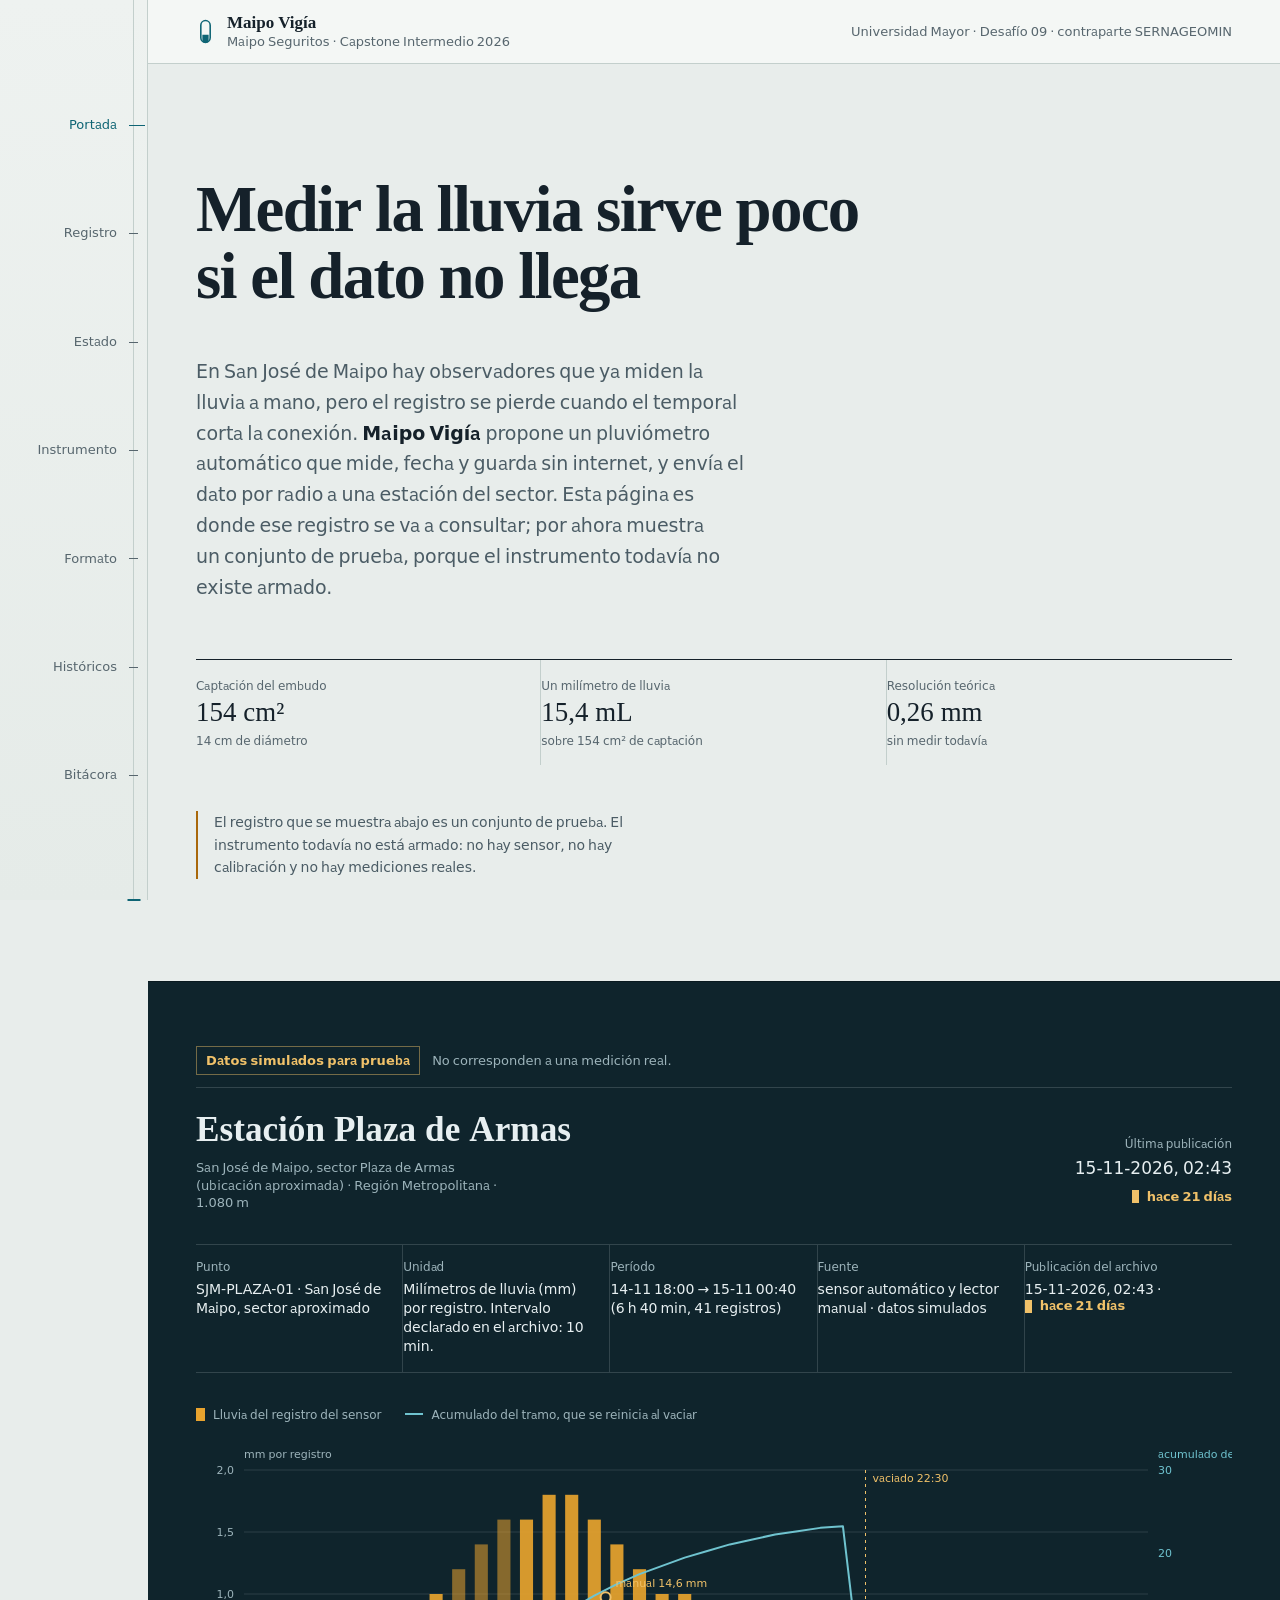
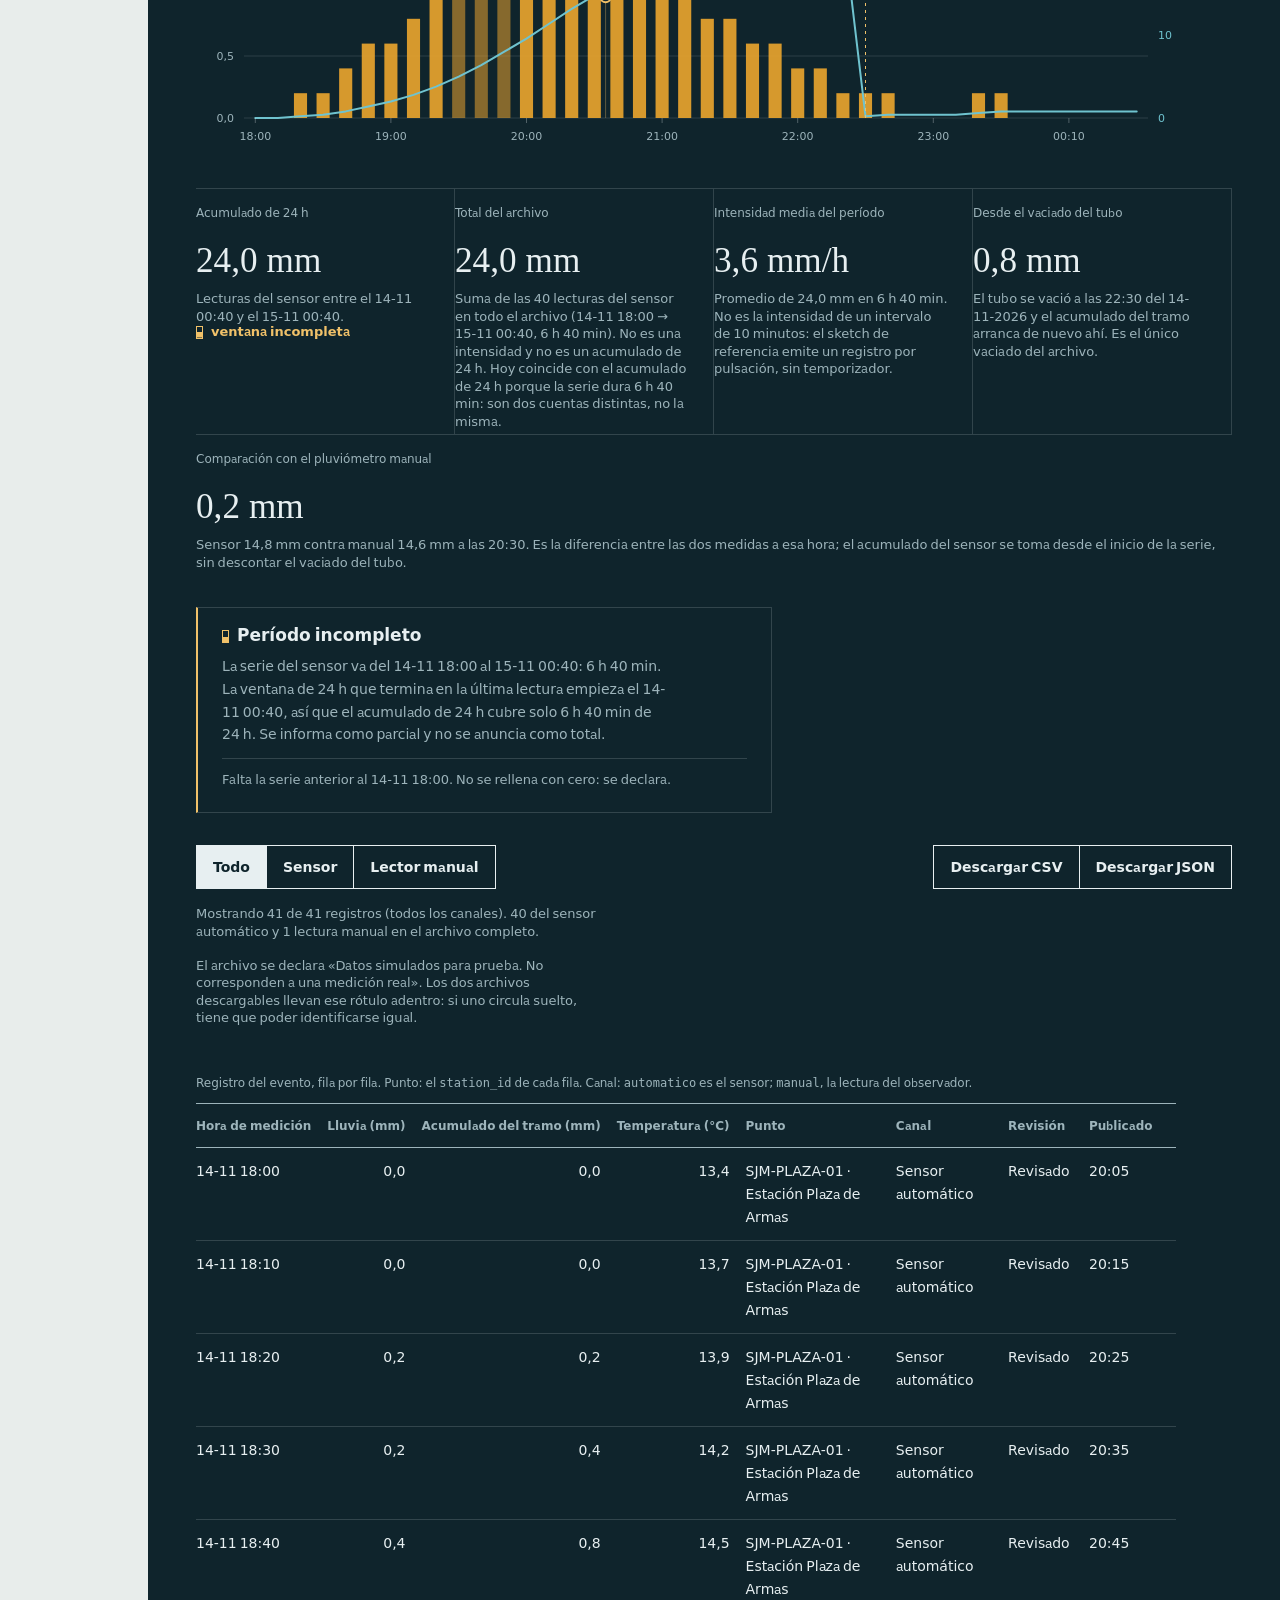
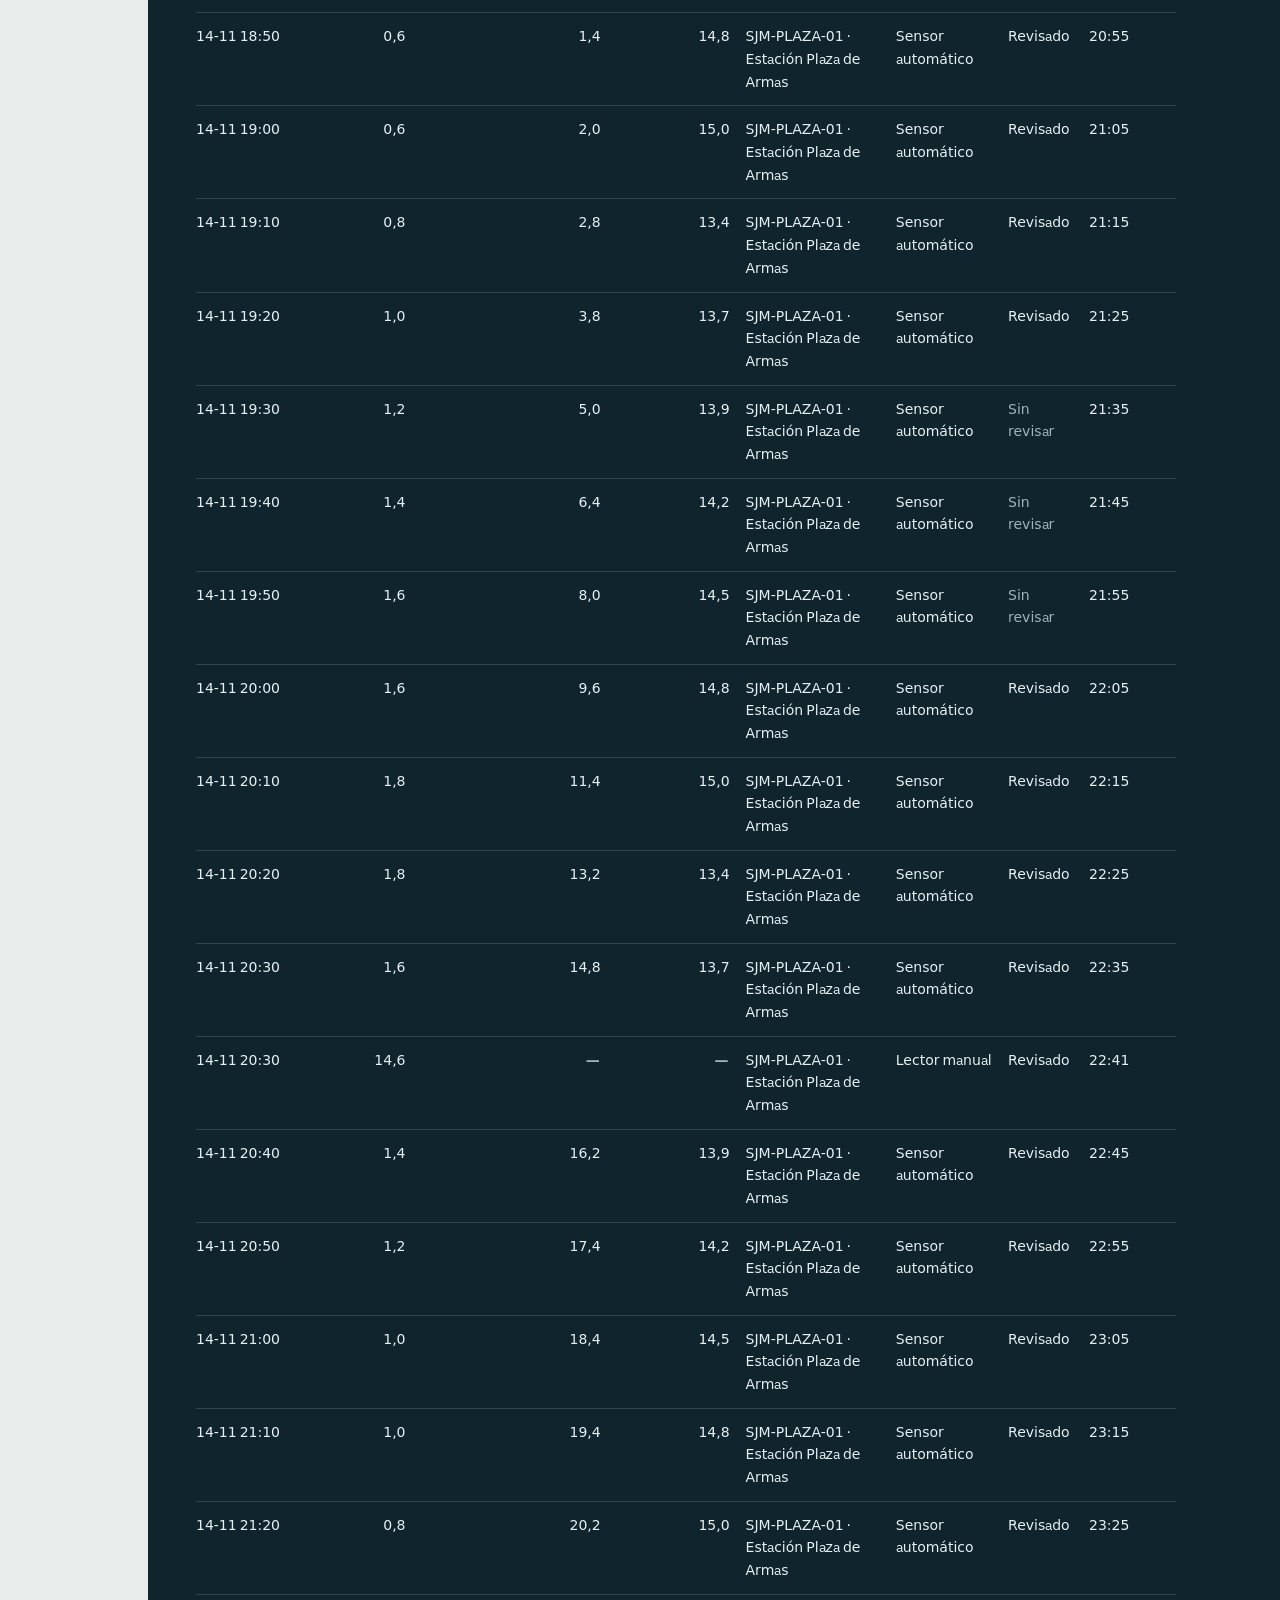
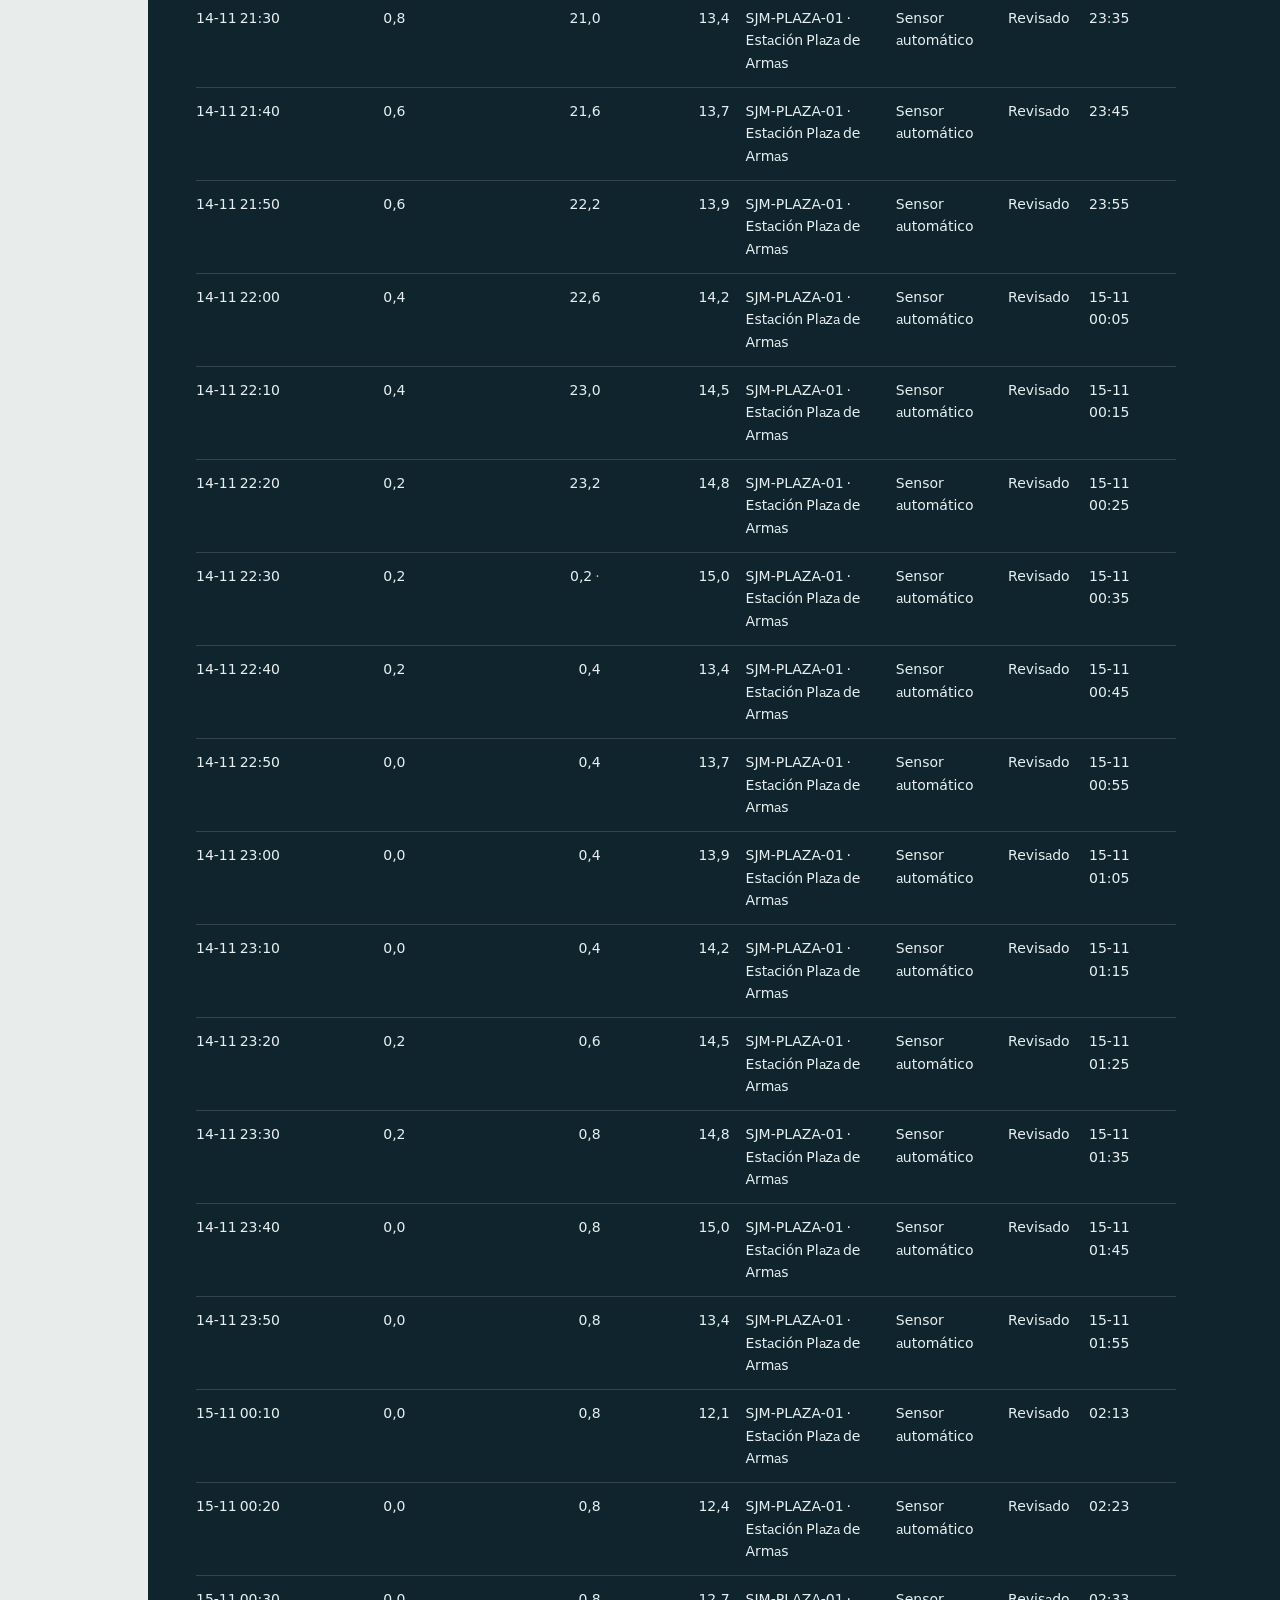
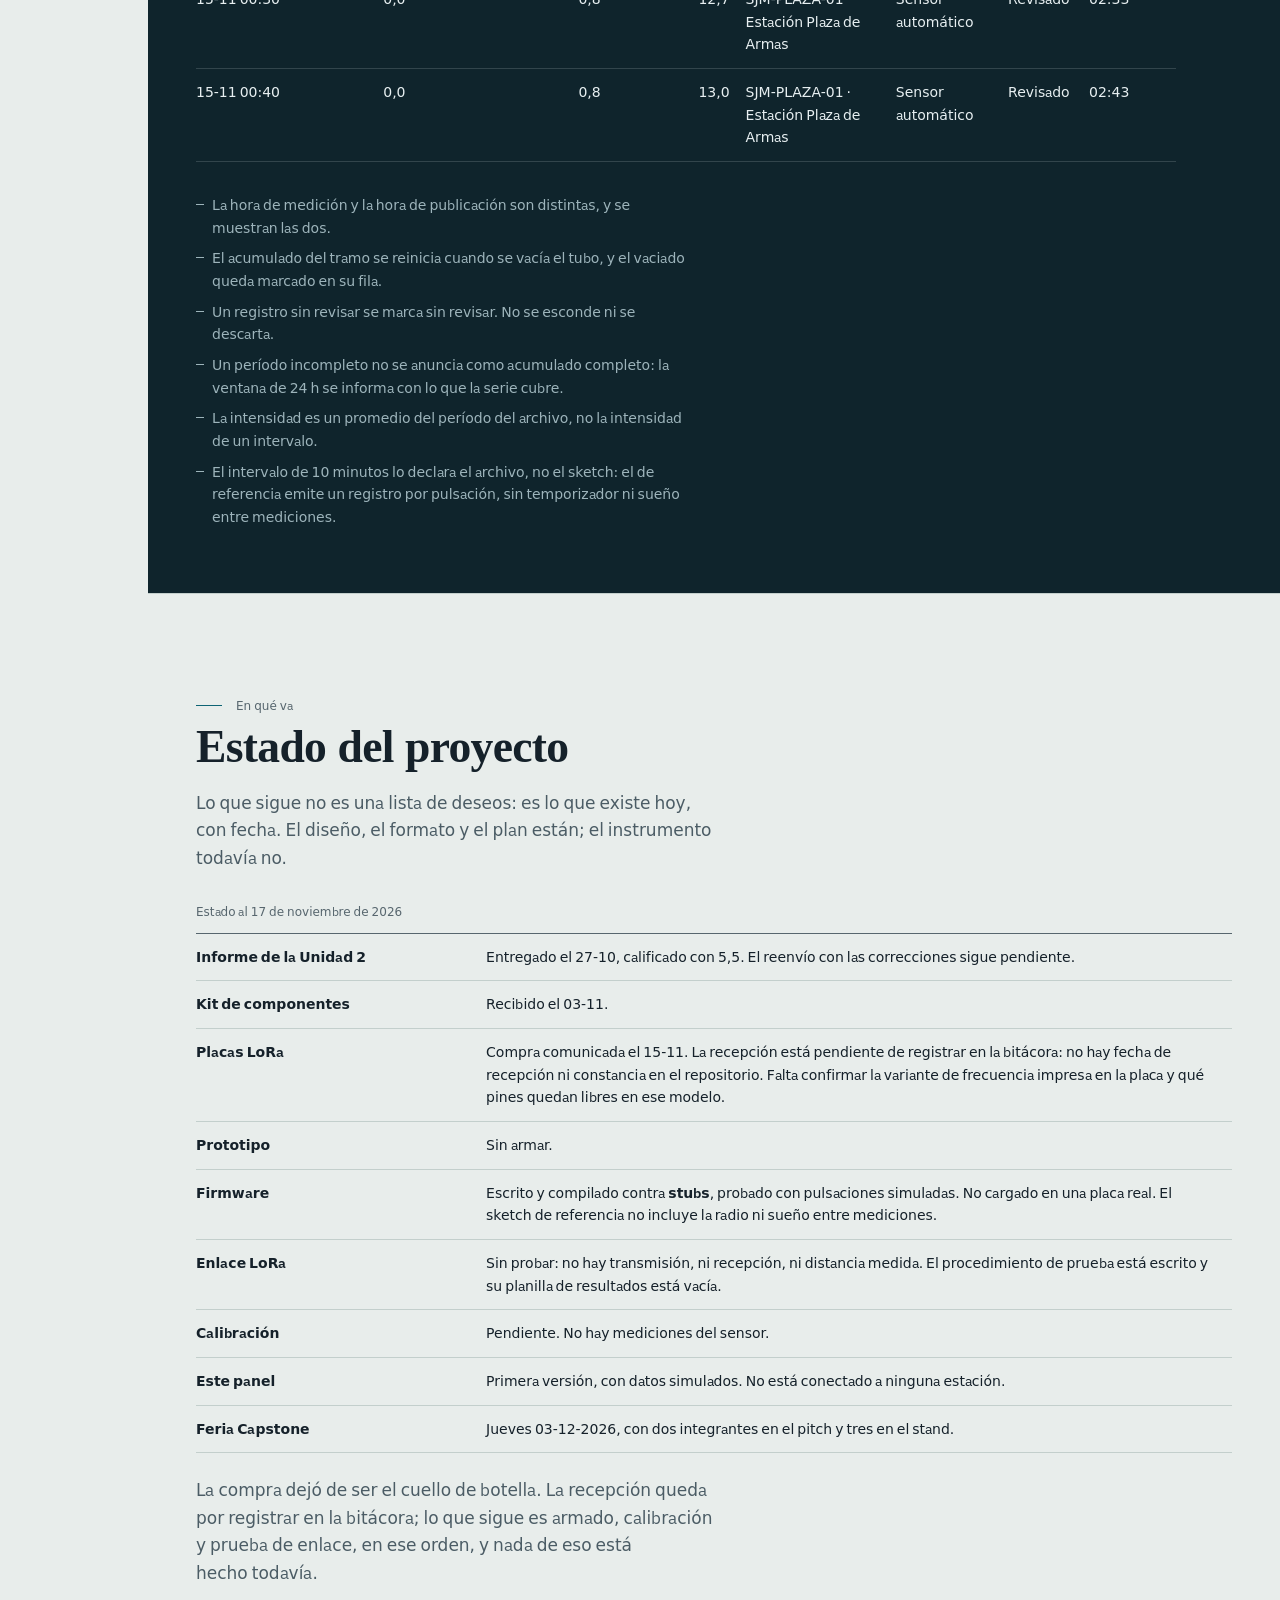
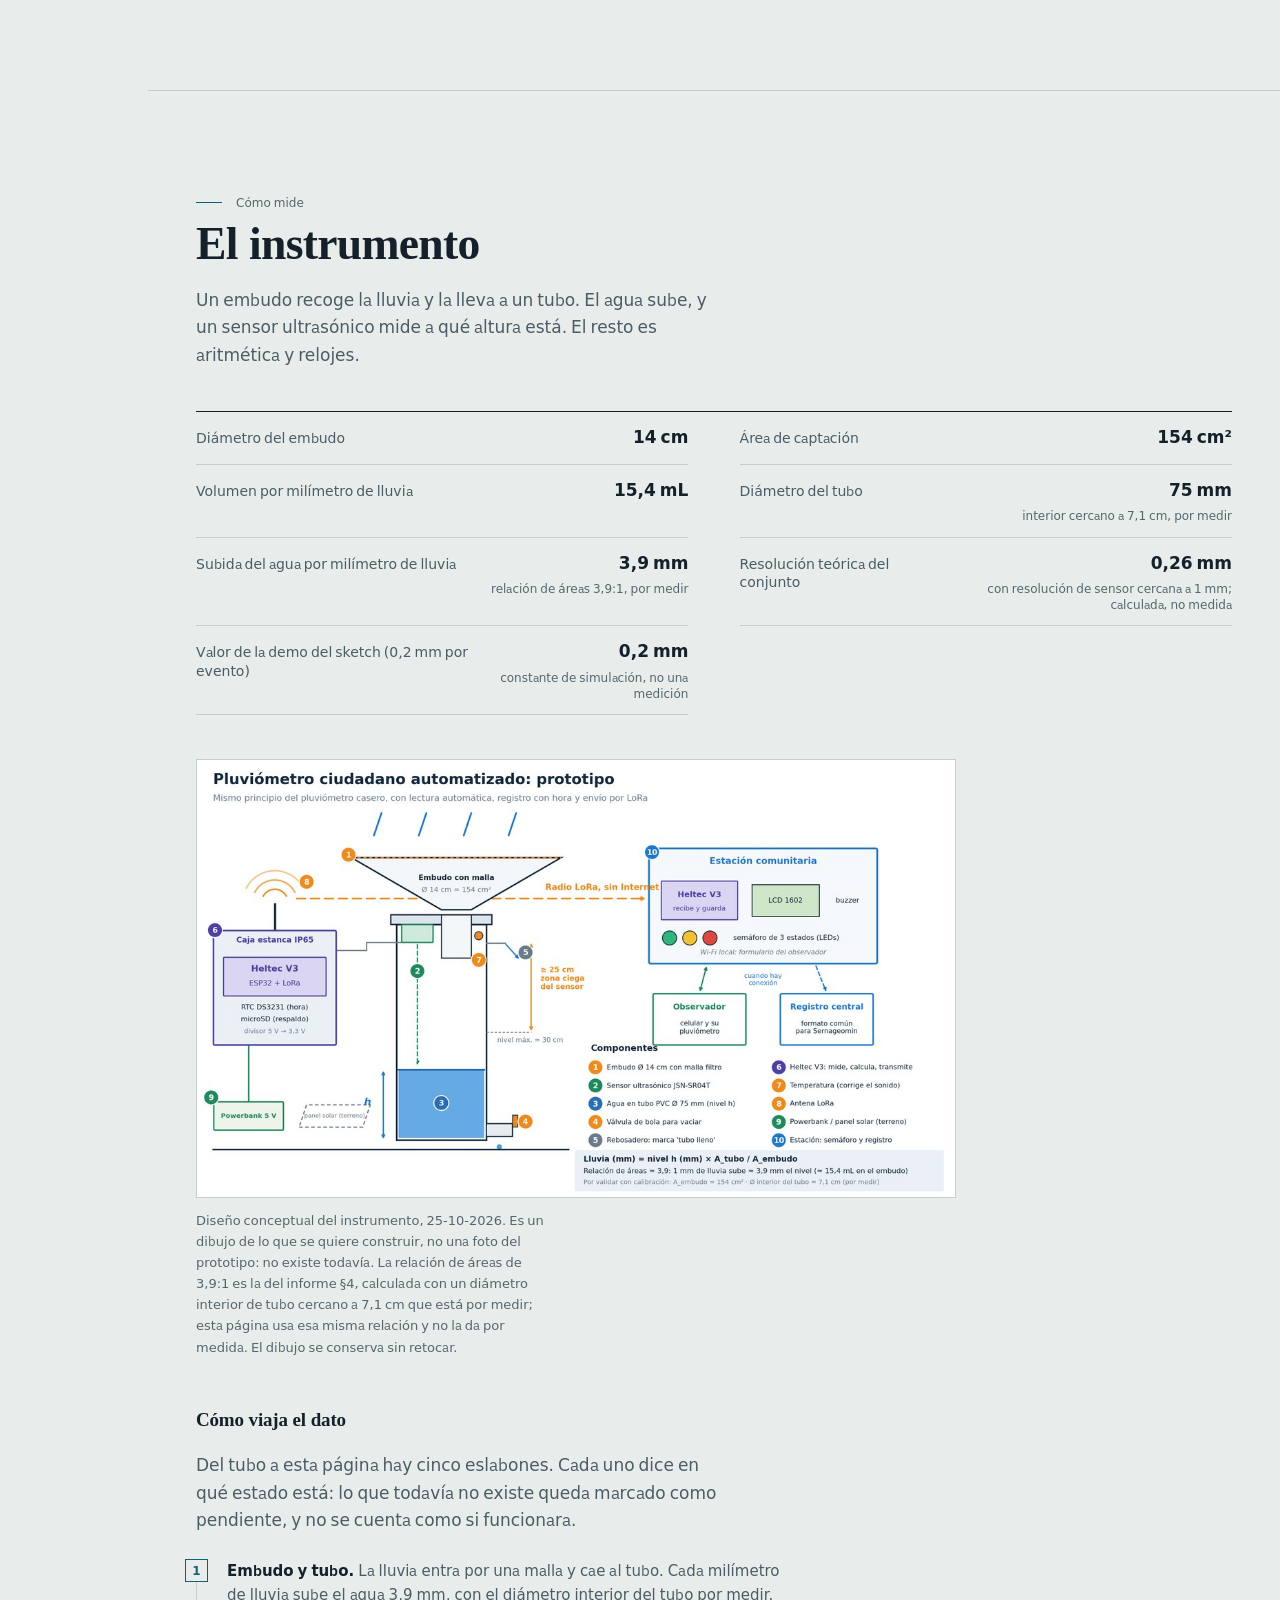
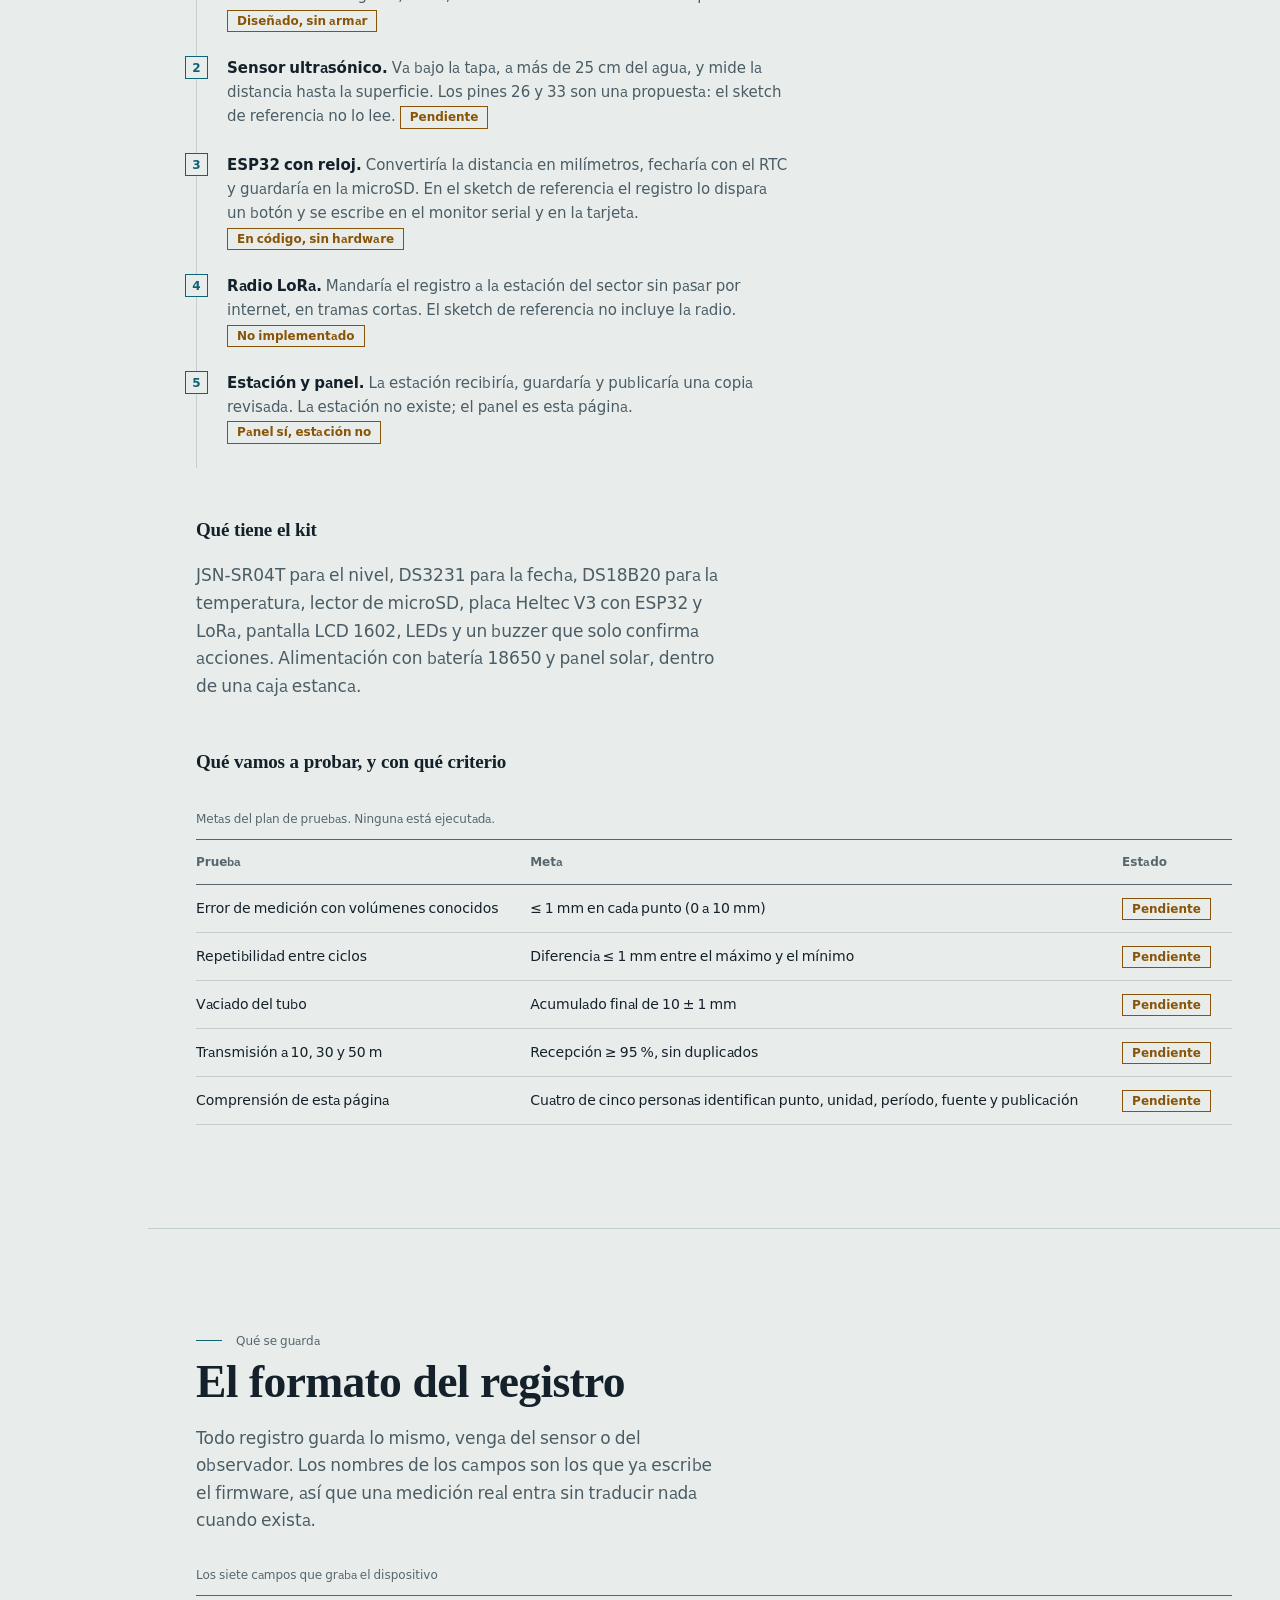
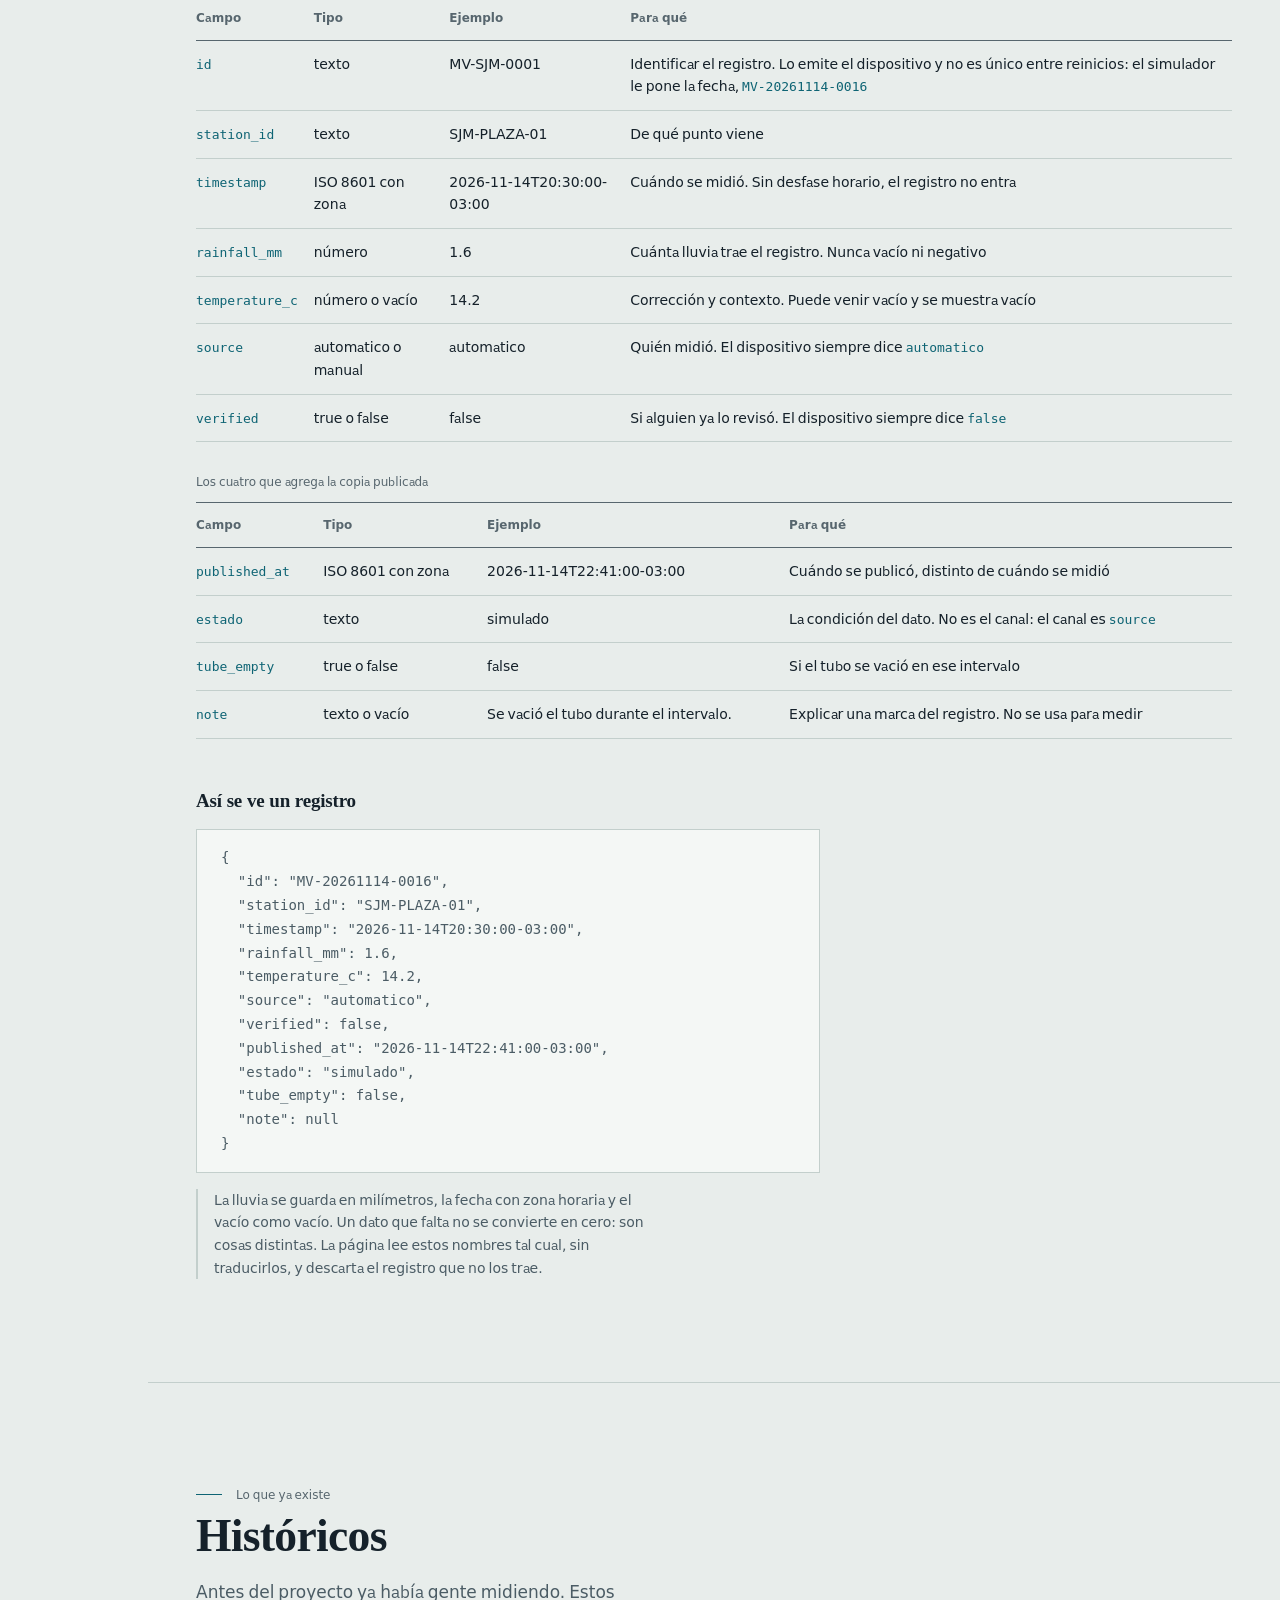
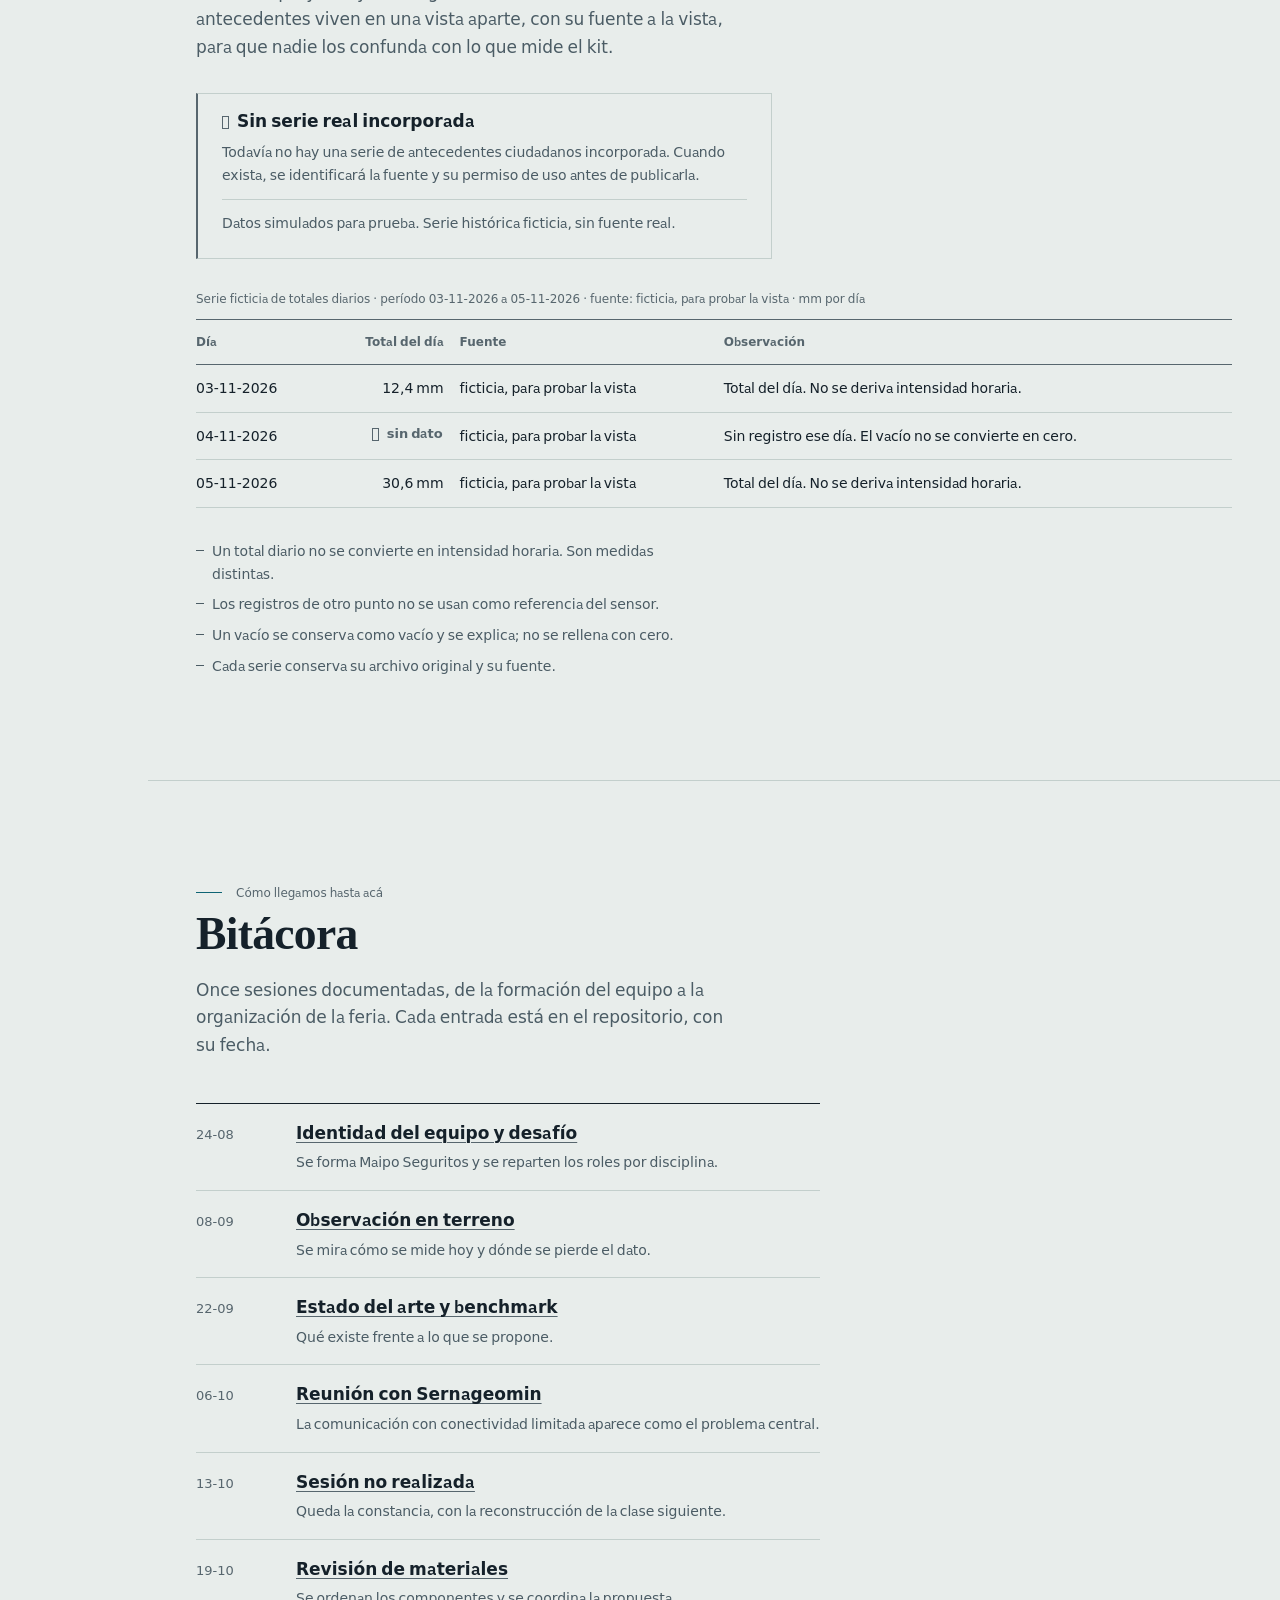
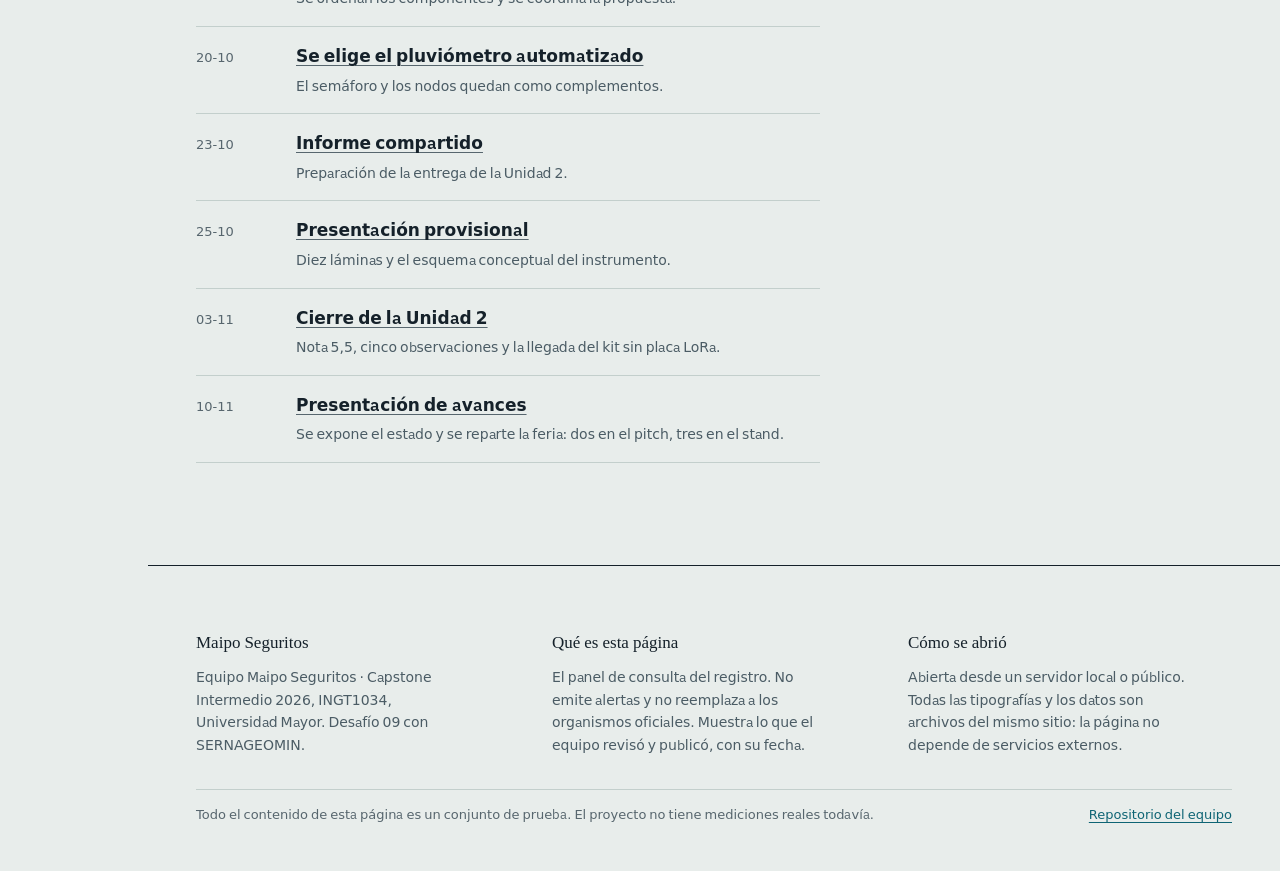
==== commit 95241401: "Publica el panel: aclara el volumen de un milimetro de lluvia" ====
--- a/docs/index.html
+++ b/docs/index.html
@@ -69,7 +69,7 @@
         </div>
         <div>
           <dt>Un milímetro de lluvia</dt>
-          <dd>15,4 mL <span>por cada milímetro</span></dd>
+          <dd>15,4 mL <span>sobre 154 cm² de captación</span></dd>
         </div>
         <div>
           <dt>Resolución teórica</dt>
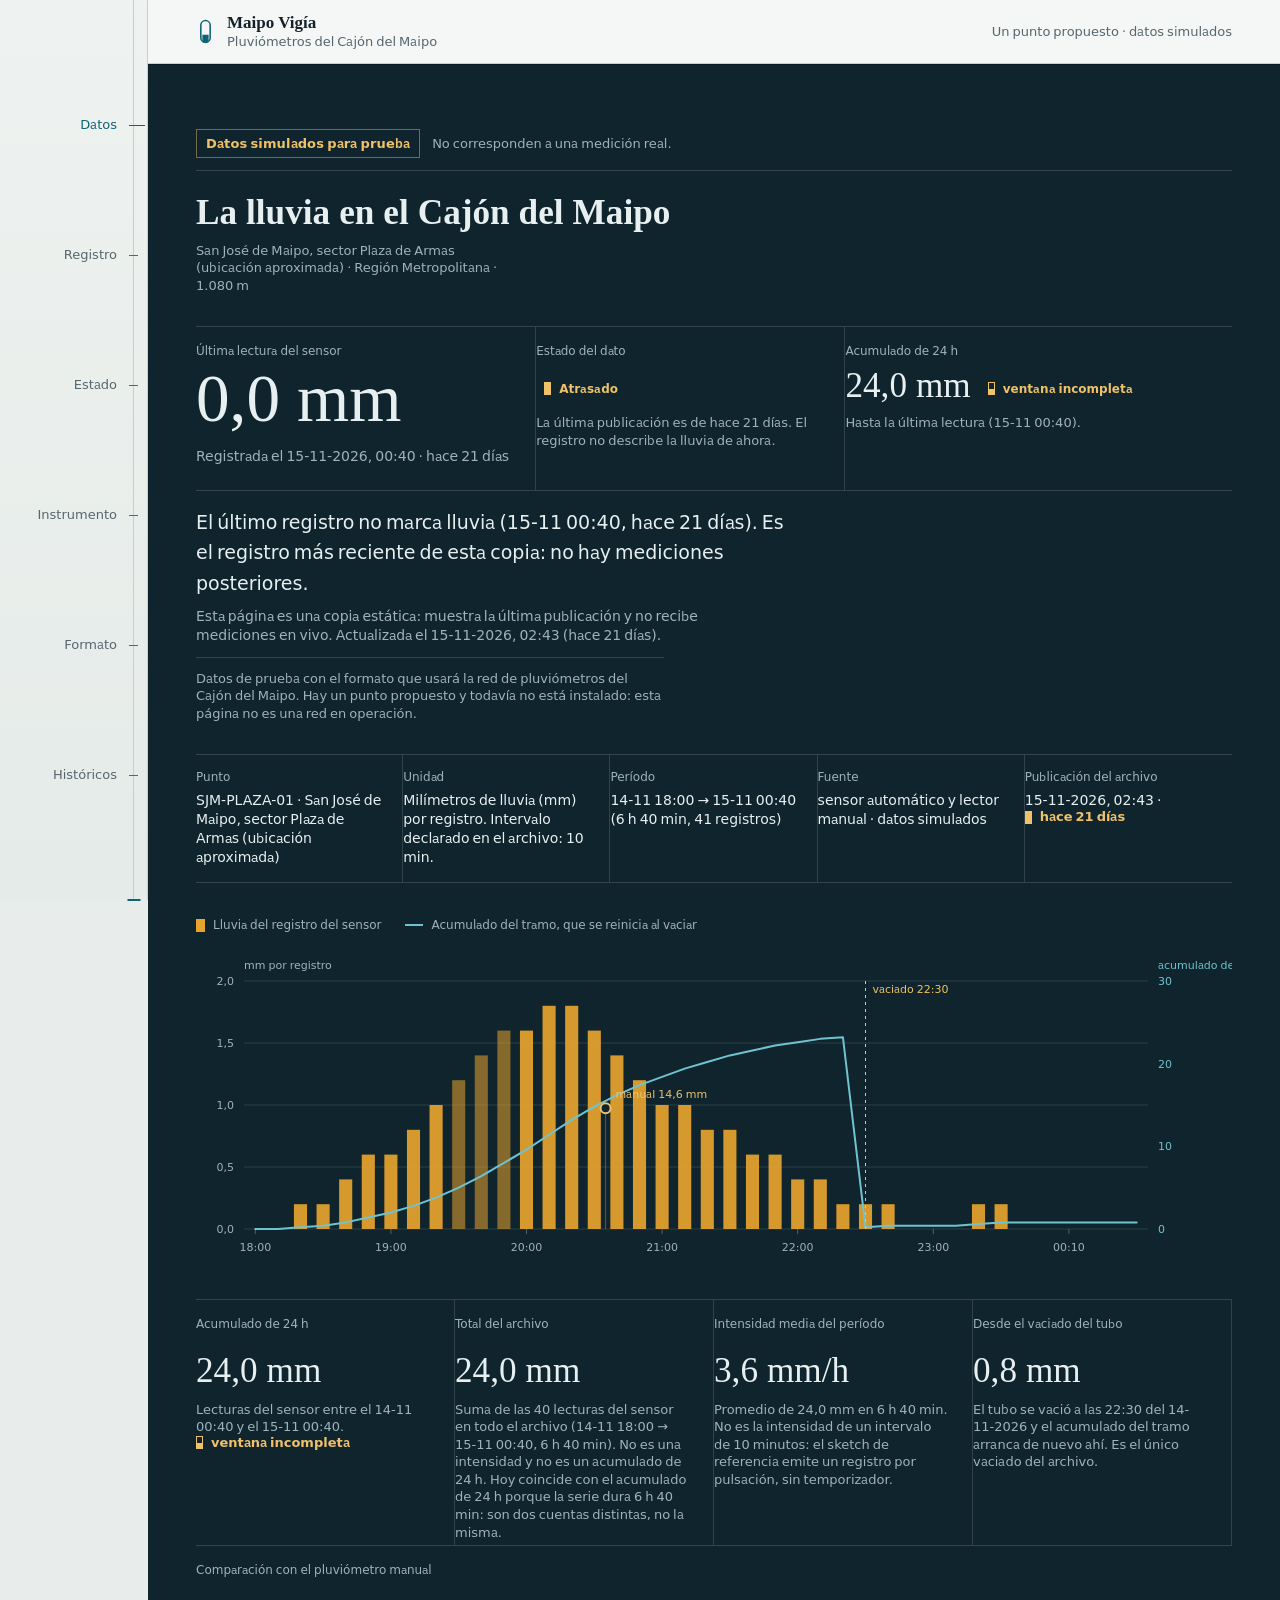
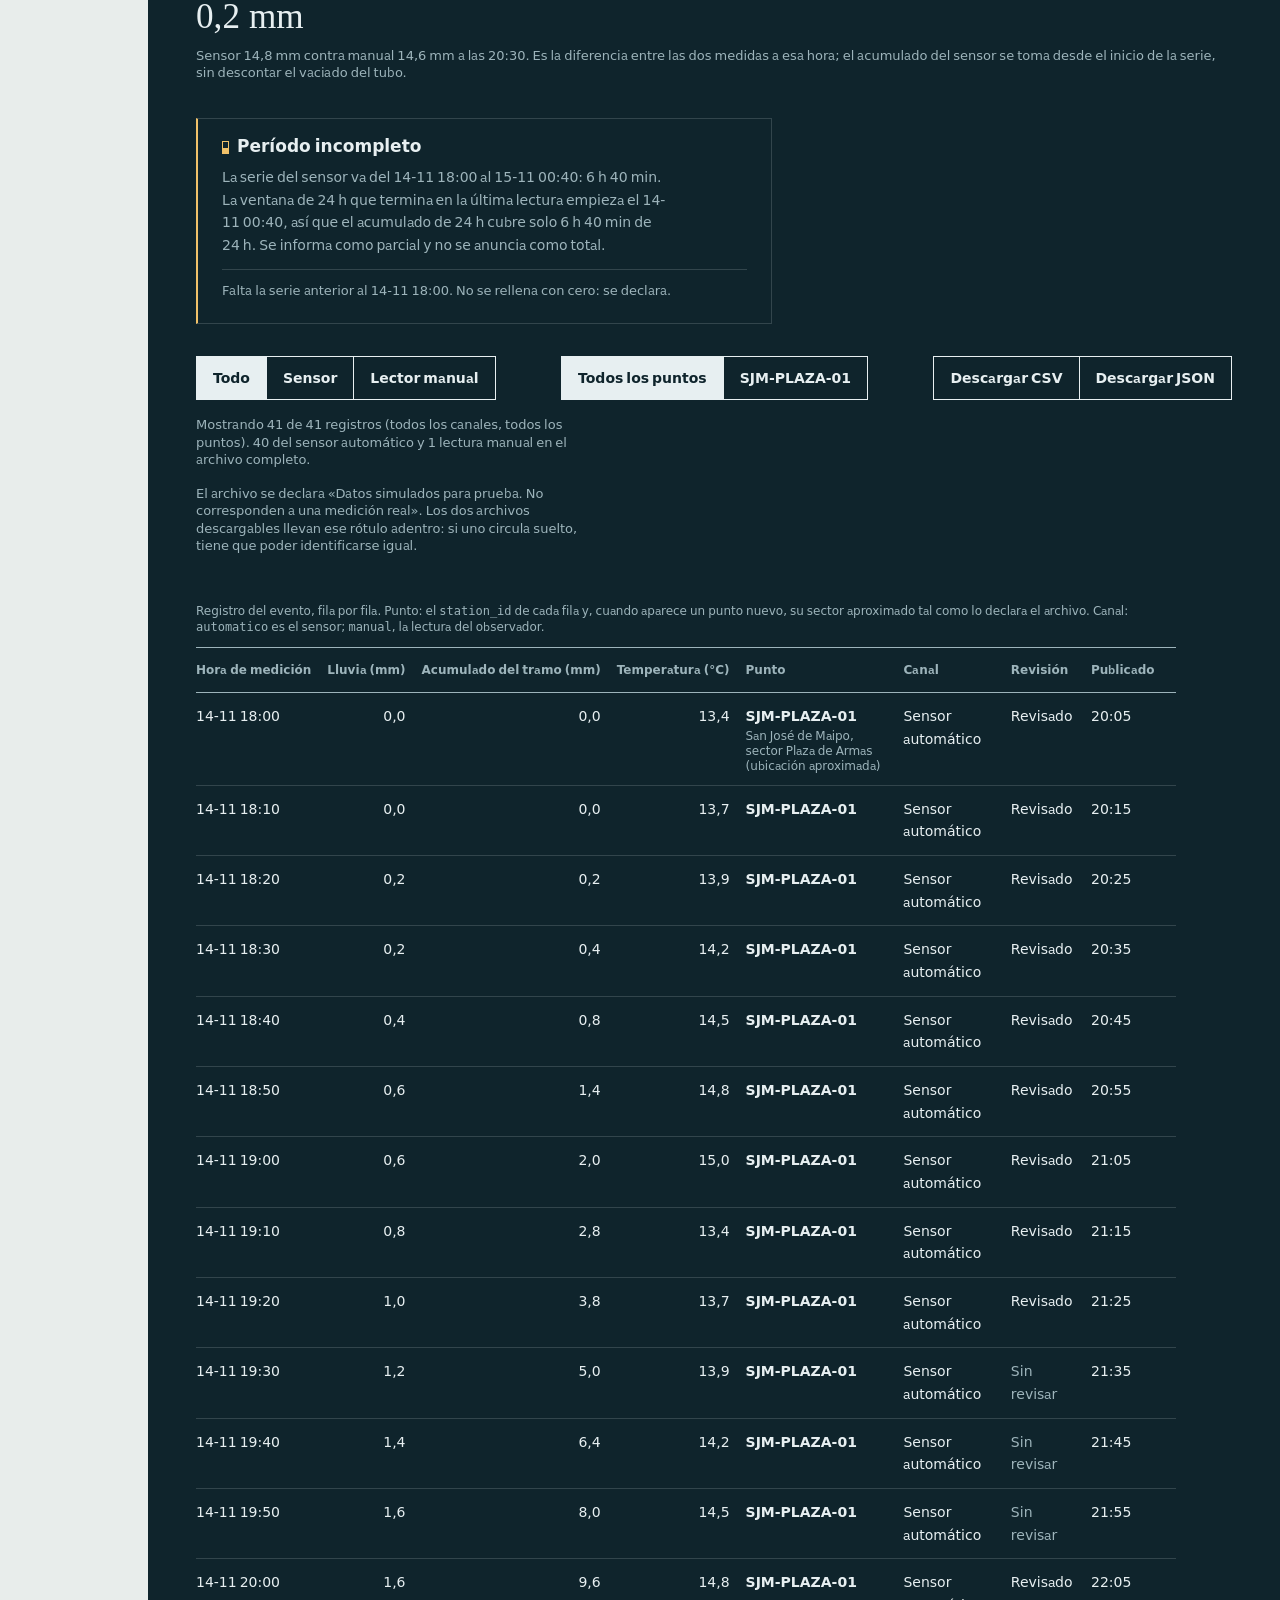
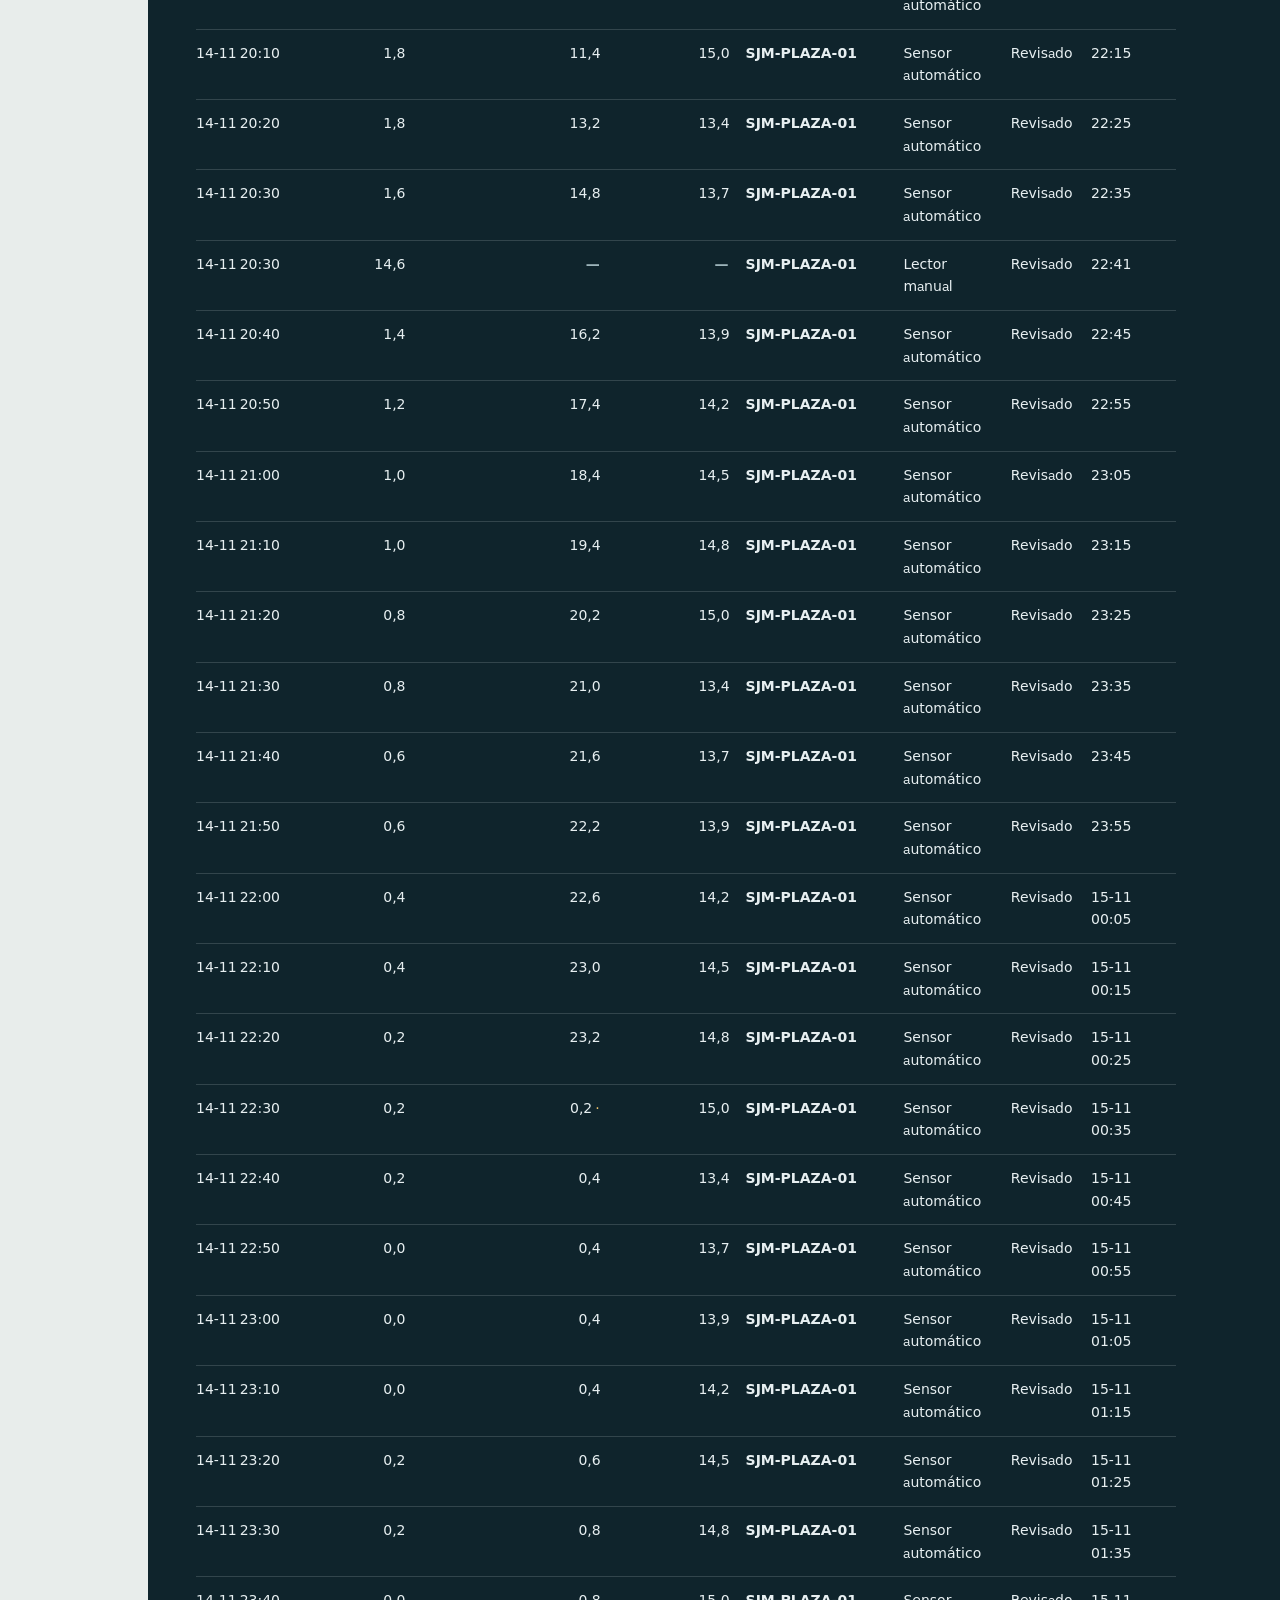
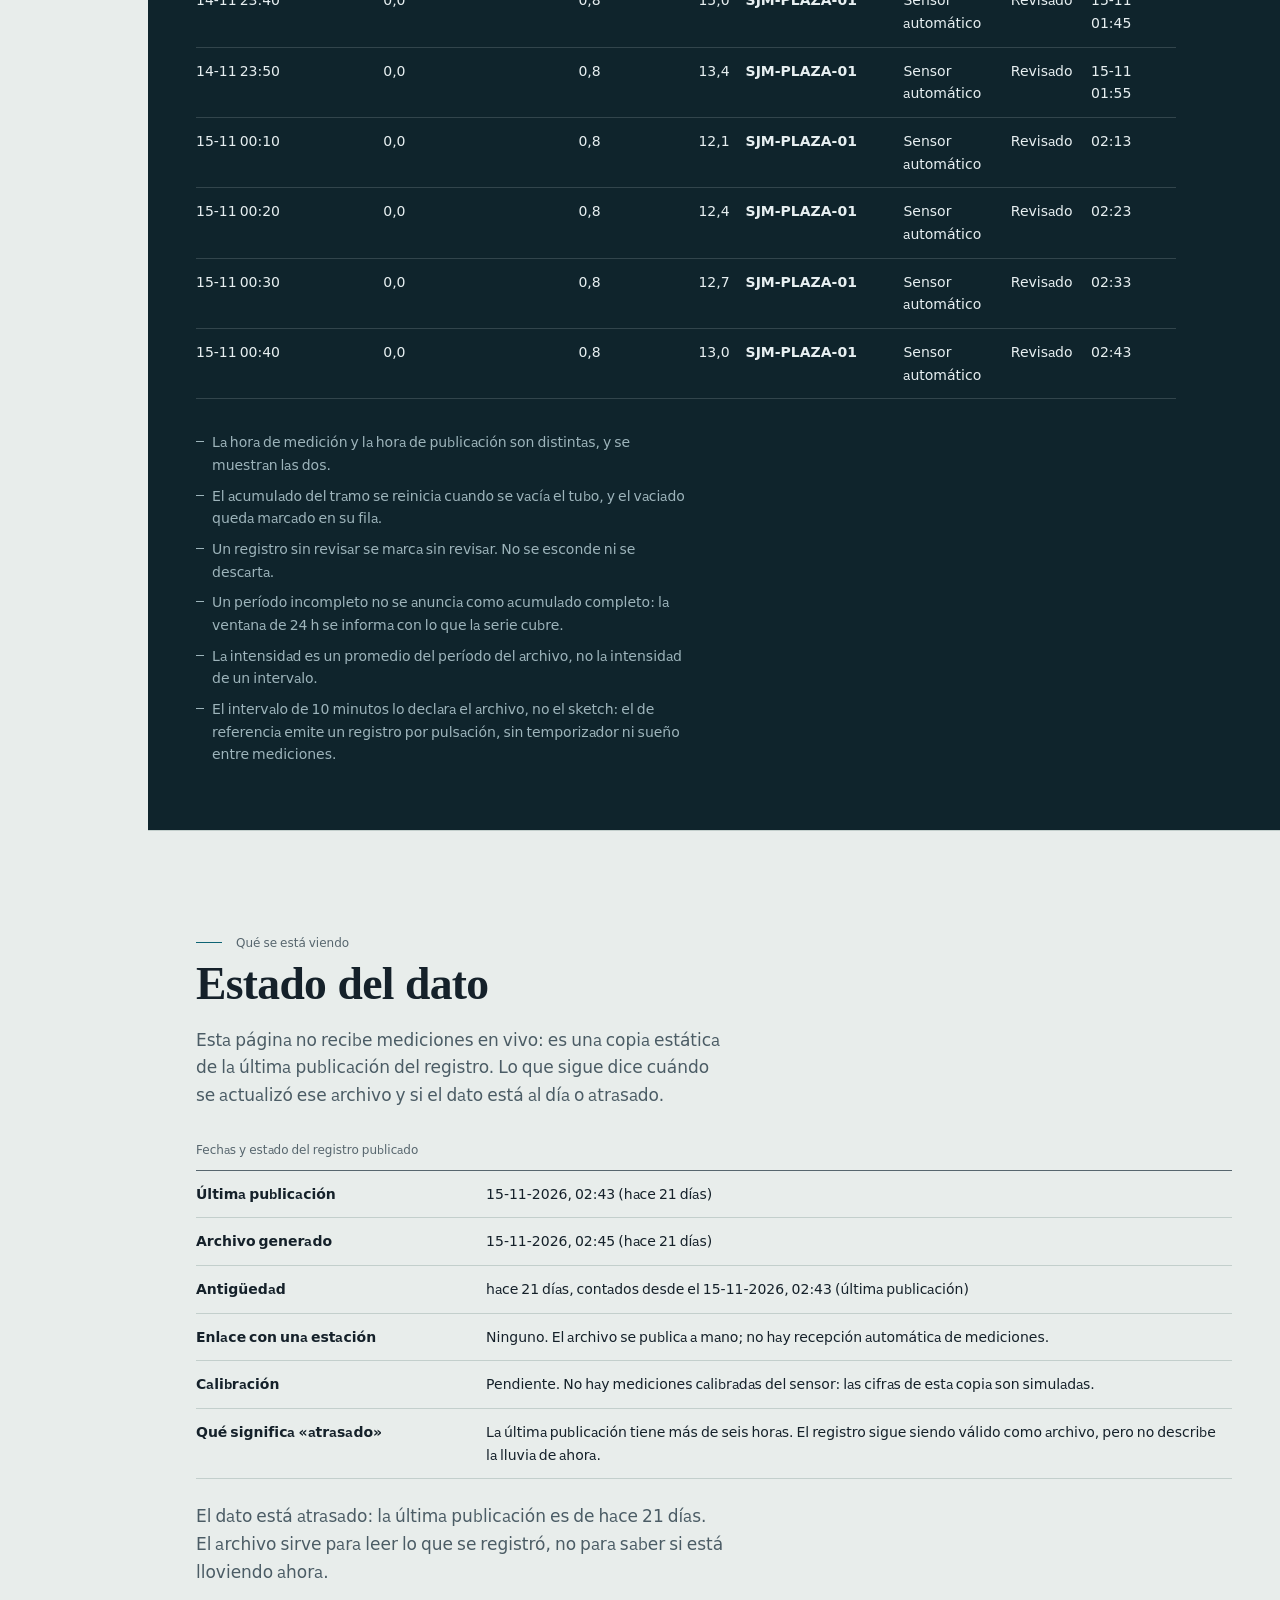
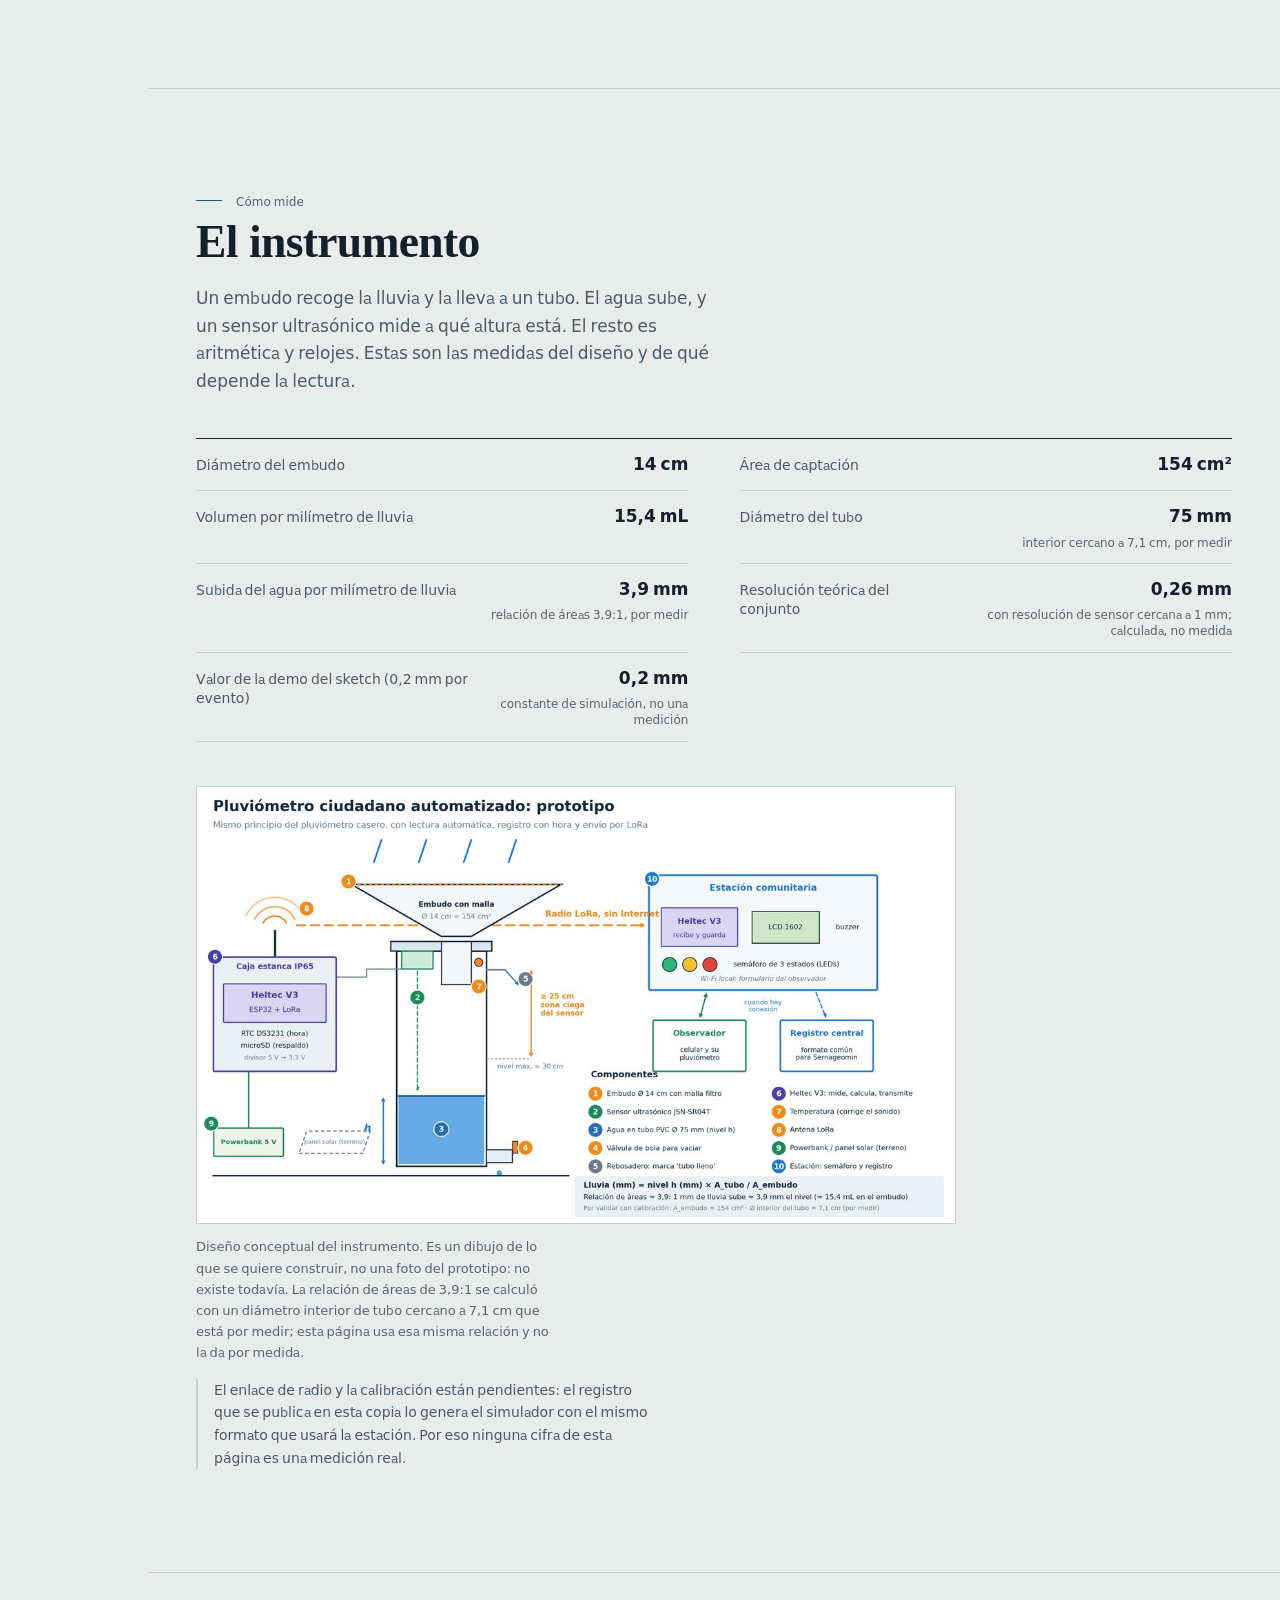
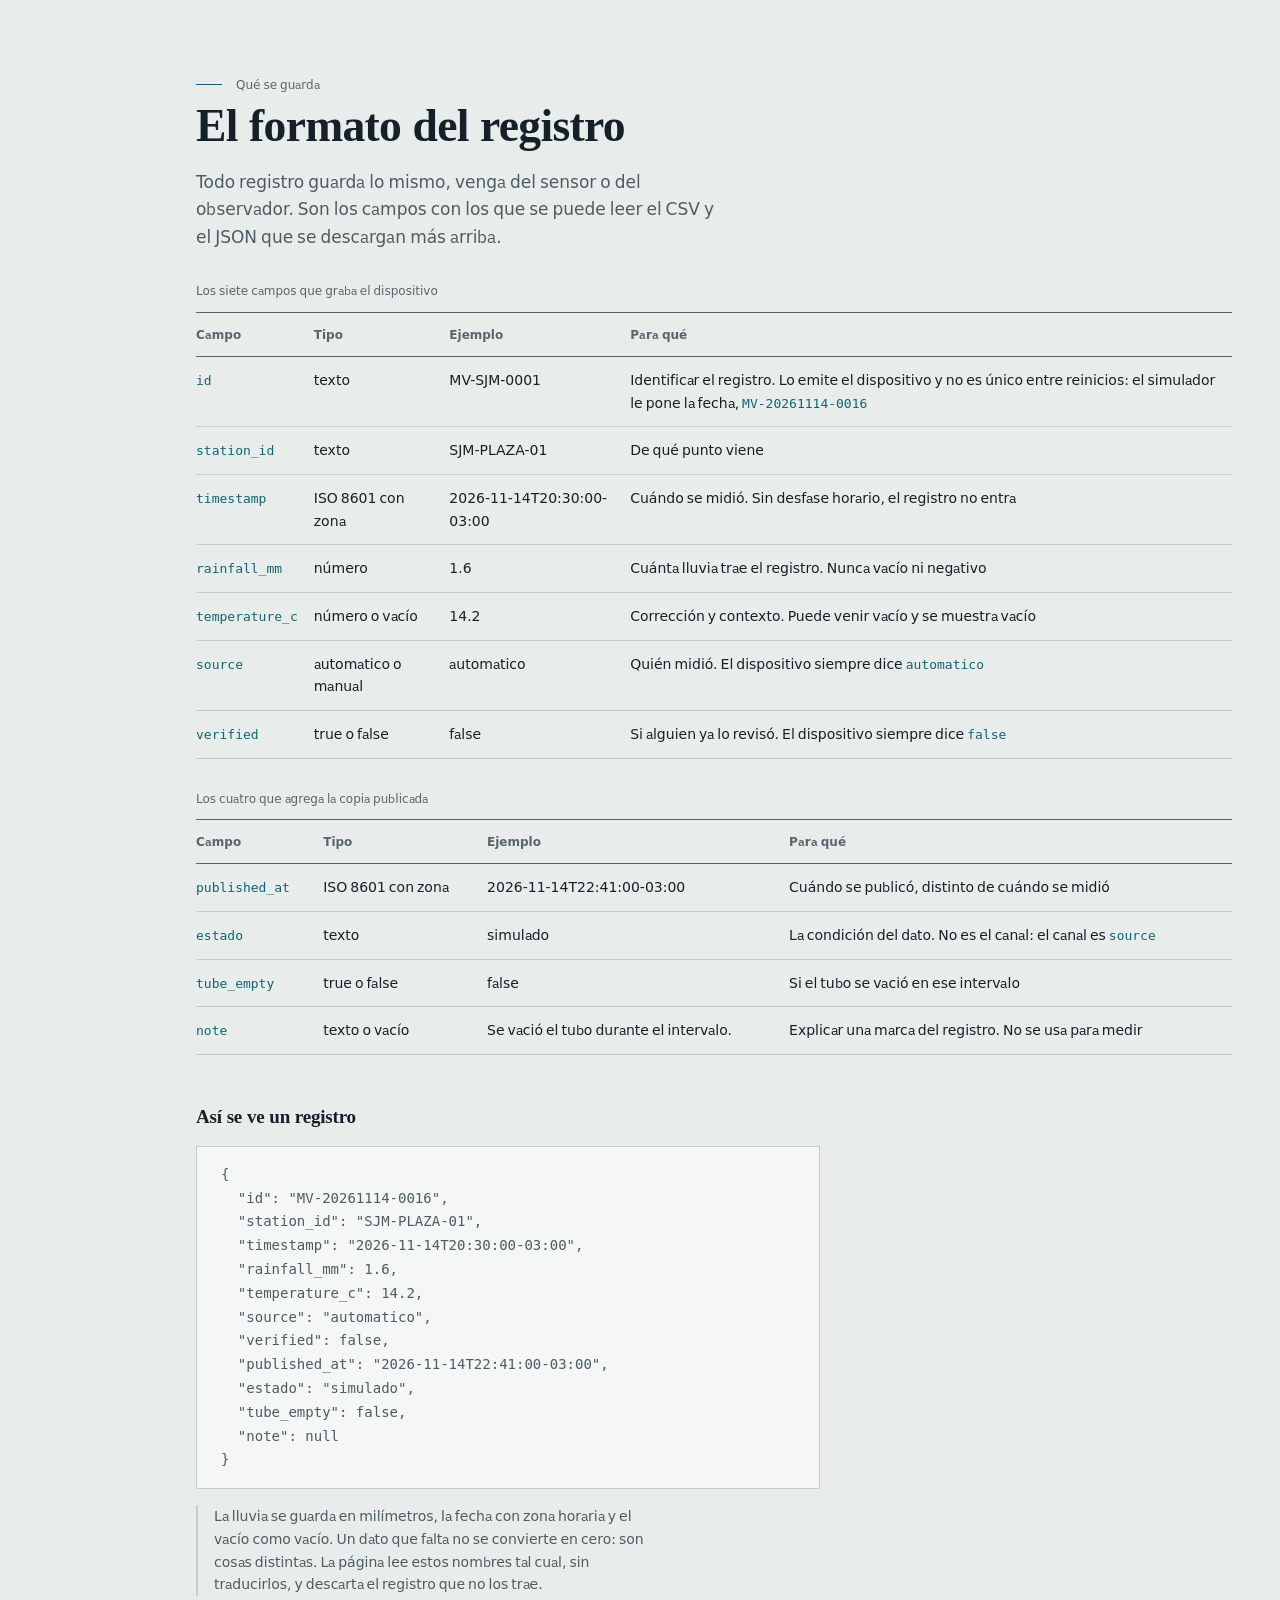
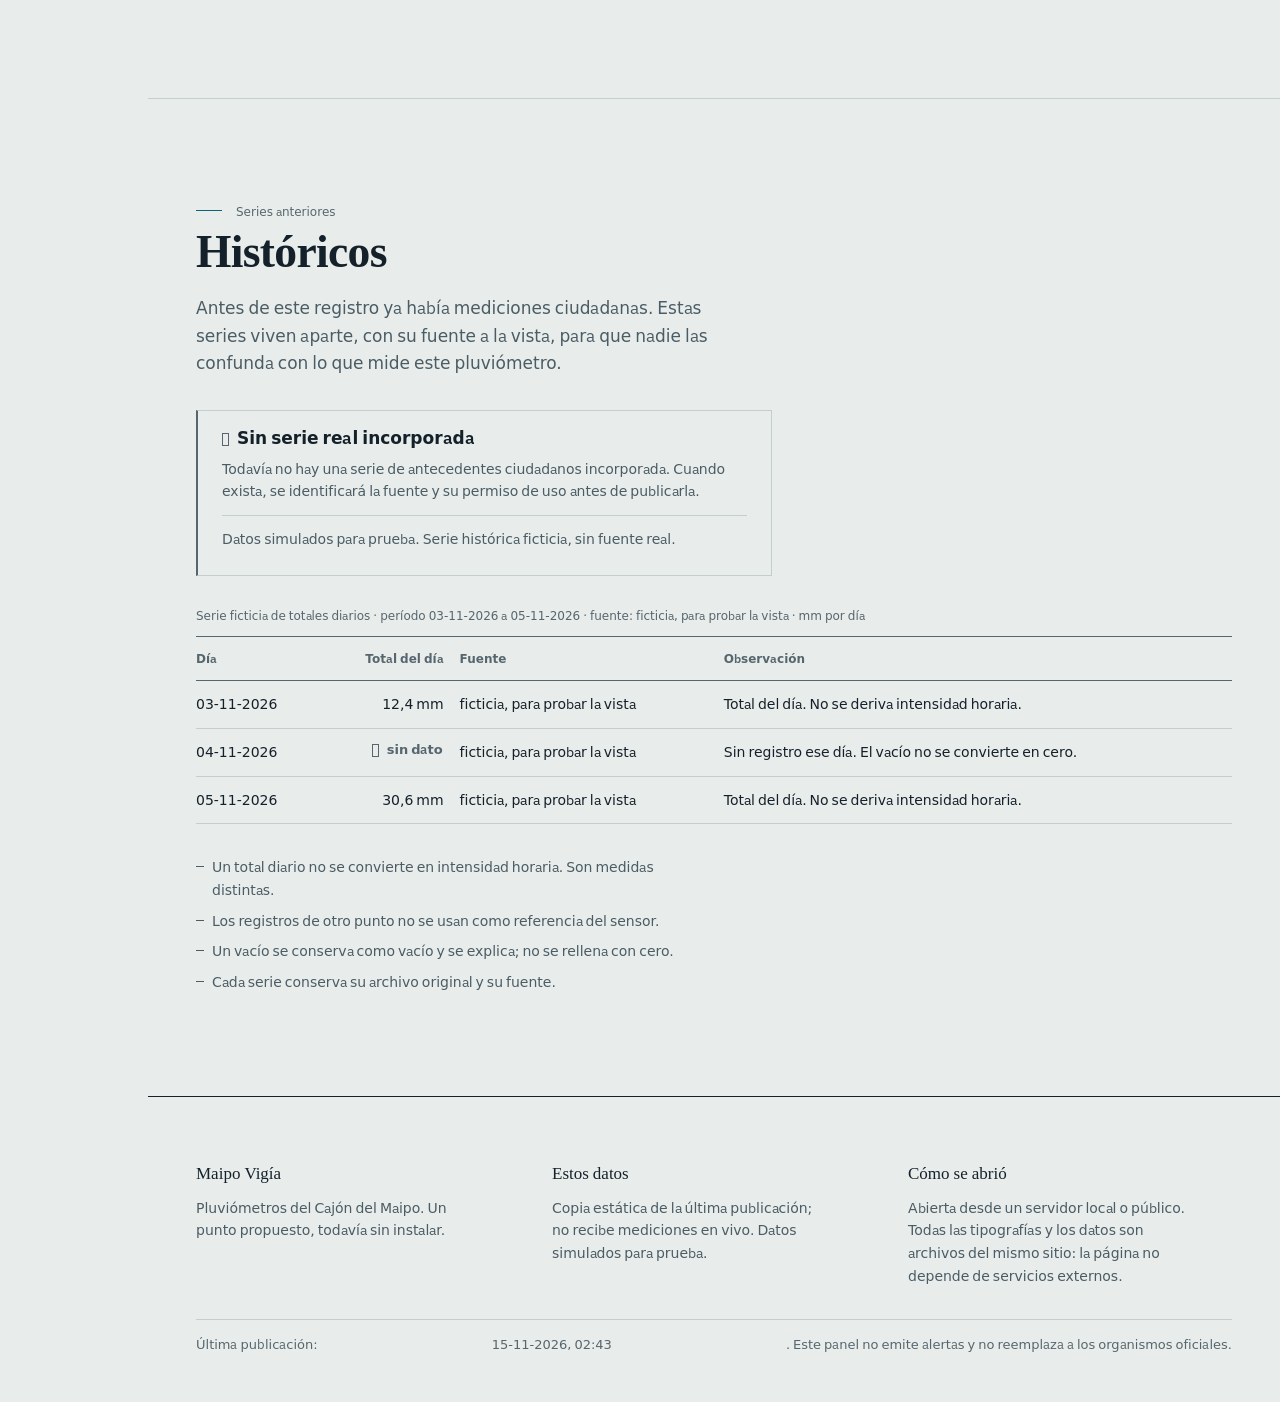
==== commit 2e246c0e: "Publica el panel: dato al frente, sin fecha y fechas validadas, .nojekyll automatico" ====
--- a/docs/index.html
+++ b/docs/index.html
@@ -4,8 +4,8 @@
 <meta charset="utf-8">
 <meta name="viewport" content="width=device-width, initial-scale=1">
 <meta name="color-scheme" content="light">
-<meta name="description" content="Maipo Vigía: panel de consulta del registro pluviométrico comunitario de San José de Maipo. Versión de prueba con datos simulados.">
-<title>Maipo Vigía · el registro de la lluvia</title>
+<meta name="description" content="Panel de datos del pluviómetro comunitario del Cajón del Maipo: última lectura de lluvia, acumulado de 24 h, estado del dato y registro descargable en CSV y JSON. Un punto propuesto, con datos simulados de prueba.">
+<title>Maipo Vigía · pluviómetros del Cajón del Maipo</title>
 <link rel="icon" href="data:image/svg+xml,%3Csvg xmlns='http://www.w3.org/2000/svg' viewBox='0 0 24 32'%3E%3Crect x='6' y='2' width='12' height='28' rx='6' fill='none' stroke='%230E6C7C' stroke-width='2'/%3E%3Cpath d='M8 20h8v8a2 2 0 0 1-2 2H10a2 2 0 0 1-2-2z' fill='%230E6C7C'/%3E%3C/svg%3E">
 <link rel="stylesheet" href="assets/estilos.css">
 <script src="datos/registros.js" defer></script>
@@ -14,78 +14,43 @@
 </head>
 <body>
 
-<a class="salto" href="#registro">Ir al registro</a>
+<a class="salto" href="#datos">Ir al dato</a>
 
 <!-- La regla: índice de secciones con forma de tubo de precipitación -->
 <nav class="regla" aria-label="Secciones">
   <div class="regla__tubo">
     <div class="regla__agua" id="agua"></div>
     <ol class="regla__marcas">
-      <li><a href="#portada" data-marca="portada" aria-current="location"><span>Portada</span></a></li>
+      <li><a href="#datos" data-marca="datos" aria-current="location"><span>Datos</span></a></li>
       <li><a href="#registro" data-marca="registro"><span>Registro</span></a></li>
       <li><a href="#estado" data-marca="estado"><span>Estado</span></a></li>
       <li><a href="#instrumento" data-marca="instrumento"><span>Instrumento</span></a></li>
       <li><a href="#formato" data-marca="formato"><span>Formato</span></a></li>
       <li><a href="#historicos" data-marca="historicos"><span>Históricos</span></a></li>
-      <li><a href="#bitacora" data-marca="bitacora"><span>Bitácora</span></a></li>
     </ol>
   </div>
 </nav>
 
 <header class="cabecera">
   <div class="contenido cabecera__fila">
-    <a class="marca" href="#portada">
+    <a class="marca" href="#datos">
       <svg class="marca__icono" viewBox="0 0 24 32" aria-hidden="true">
         <rect x="6" y="2" width="12" height="28" rx="6" fill="none" stroke="currentColor" stroke-width="2"/>
         <path d="M8 20h8v8a2 2 0 0 1-2 2H10a2 2 0 0 1-2-2z" fill="currentColor"/>
       </svg>
       <span class="marca__texto">
         <strong>Maipo Vigía</strong>
-        <span>Maipo Seguritos · Capstone Intermedio 2026</span>
+        <span>Pluviómetros del Cajón del Maipo</span>
       </span>
     </a>
-    <p class="cabecera__curso">Universidad Mayor · Desafío 09 · contraparte SERNAGEOMIN</p>
+    <p class="cabecera__curso">Un punto propuesto · datos simulados</p>
   </div>
 </header>
 
 <main>
 
-  <!-- 01 Portada -->
-  <section class="portada" id="portada">
-    <div class="contenido">
-      <h1>Medir la lluvia sirve poco<br>si el dato no llega</h1>
-      <p class="portada__entrada">
-        En San José de Maipo hay observadores que ya miden la lluvia a mano, pero el registro
-        se pierde cuando el temporal corta la conexión. <strong>Maipo Vigía</strong> propone un
-        pluviómetro automático que mide, fecha y guarda sin internet, y envía el dato por radio
-        a una estación del sector. Esta página es donde ese registro se va a consultar; por
-        ahora muestra un conjunto de prueba, porque el instrumento todavía no existe armado.
-      </p>
-
-      <dl class="ficha-corta">
-        <div>
-          <dt>Captación del embudo</dt>
-          <dd>154 cm² <span>14 cm de diámetro</span></dd>
-        </div>
-        <div>
-          <dt>Un milímetro de lluvia</dt>
-          <dd>15,4 mL <span>sobre 154 cm² de captación</span></dd>
-        </div>
-        <div>
-          <dt>Resolución teórica</dt>
-          <dd>0,26 mm <span>sin medir todavía</span></dd>
-        </div>
-      </dl>
-
-      <p class="portada__aviso">
-        El registro que se muestra abajo es un conjunto de prueba. El instrumento todavía no
-        está armado: no hay sensor, no hay calibración y no hay mediciones reales.
-      </p>
-    </div>
-  </section>
-
-  <!-- 02 El registro -->
-  <section class="panel" id="registro" aria-labelledby="estacion-nombre">
+  <!-- 01 El dato: lo primero que se ve -->
+  <section class="panel" id="datos" aria-labelledby="datos-titulo">
     <div class="contenido">
 
       <p class="rotulo">
@@ -93,20 +58,40 @@
         <span>No corresponden a una medición real.</span>
       </p>
 
-      <!-- La cabecera del panel queda fuera de #panel-datos a propósito: si el
-           archivo no llega, la sección conserva su encabezado y lo que falla
-           es el contenido, no el título. -->
       <div class="panel__cabeza">
         <div>
-          <h2 class="panel__titulo" id="estacion-nombre">El registro del evento</h2>
+          <h1 class="panel__titulo" id="datos-titulo">La lluvia en el Cajón del Maipo</h1>
           <p class="panel__sub" id="estacion-detalle">—</p>
         </div>
-        <p class="panel__reloj">
-          <span class="panel__etiqueta">Última publicación</span>
-          <span class="cifra" id="ultima-publicacion">—</span>
-          <span id="ultima-publicacion-edad"></span>
-        </p>
-      </div>
+      </div>
+
+      <!-- El dato al frente: se responde sin desplazarse si llueve, cuánto y de
+           cuándo es el registro. -->
+      <div class="hero-dato" id="hero">
+        <div class="hero-dato__principal">
+          <p class="hero-dato__rotulo">Última lectura del sensor</p>
+          <p class="hero-dato__valor cifra" id="h-ultima">—</p>
+          <p class="hero-dato__detalle" id="h-ultima-detalle">—</p>
+        </div>
+        <div class="hero-dato__item" id="item-estado-dato">
+          <p class="hero-dato__item-rotulo">Estado del dato</p>
+          <p class="hero-dato__item-valor" id="h-estado">—</p>
+          <p class="hero-dato__item-nota" id="h-estado-nota">—</p>
+        </div>
+        <div class="hero-dato__item" id="item-24h-hero">
+          <p class="hero-dato__item-rotulo">Acumulado de 24 h</p>
+          <p class="hero-dato__item-valor cifra" id="h-acumulado">—</p>
+          <p class="hero-dato__item-nota" id="h-acumulado-nota">—</p>
+        </div>
+      </div>
+
+      <p class="hero-dato__respuesta" id="h-respuesta">—</p>
+      <p class="hero-dato__copia" id="h-copia">—</p>
+      <p class="hero-dato__marco">
+        Datos de prueba con el formato que usará la red de pluviómetros del Cajón del Maipo.
+        Hay un punto propuesto y todavía no está instalado: esta página no es una red en
+        operación.
+      </p>
 
       <!-- Carga en curso: el bloque está en el marcado antes de que lleguen los
            datos, no después del error. app.js lo retira cuando termina. -->
@@ -142,12 +127,12 @@
         </p>
       </div>
 
-      <div class="estado estado--vacio" id="estado-vacio" hidden>
+      <div class="estado estado--vacio" id="estado-vacio" role="status" aria-live="polite" hidden>
         <p class="estado__titulo">Sin datos en el período</p>
         <p class="estado__texto" id="estado-vacio-texto">—</p>
       </div>
 
-      <div class="estado estado--vacio" id="estado-sin-sensor" hidden>
+      <div class="estado estado--vacio" id="estado-sin-sensor" role="status" aria-live="polite" hidden>
         <p class="estado__titulo">Sin lecturas del sensor en este archivo</p>
         <p class="estado__texto">
           El archivo solo trae lecturas del lector manual. Con eso no se calcula acumulado,
@@ -156,7 +141,7 @@
         </p>
       </div>
 
-      <div class="estado estado--error" id="estado-puntos" hidden>
+      <div class="estado estado--error" id="estado-puntos" role="status" aria-live="polite" hidden>
         <p class="estado__titulo">El archivo mezcla puntos</p>
         <p class="estado__texto" id="estado-puntos-texto">—</p>
         <p class="estado__pie">
@@ -177,145 +162,145 @@
       <!-- Los datos los arma app.js: hasta entonces el bloque no se muestra,
            para no enseñar una ficha de guiones largos como si fuera un dato. -->
       <div id="panel-datos" hidden>
-        <dl class="ficha-larga" aria-label="Ficha de la lectura">
-          <div><dt>Punto</dt><dd id="f-punto">—</dd></div>
-          <div><dt>Unidad</dt><dd id="f-unidad">—</dd></div>
-          <div><dt>Período</dt><dd id="f-periodo">—</dd></div>
-          <div><dt>Fuente</dt><dd id="f-fuente">—</dd></div>
-          <div><dt>Publicación del archivo</dt><dd id="f-publicacion">—</dd></div>
-        </dl>
-
-        <figure class="grafico" id="grafico-caja">
-          <figcaption class="grafico__leyenda">
-            <span class="llave llave--barra">Lluvia del registro del sensor</span>
-            <span class="llave llave--linea">Acumulado del tramo, que se reinicia al vaciar</span>
-          </figcaption>
-          <div id="lienzo" class="grafico__lienzo" role="img" aria-label="Gráfico del registro de lluvia"></div>
-        </figure>
-
-        <div class="cifras" id="cifras">
-          <div class="cifras__item" id="item-acumulado">
-            <p class="cifras__rotulo">Acumulado de 24 h</p>
-            <p class="cifras__valor cifra" id="c-acumulado">—</p>
-            <p class="cifras__nota" id="c-acumulado-nota">—</p>
+        <div id="registro">
+
+          <dl class="ficha-larga" aria-label="Ficha de la lectura">
+            <div><dt>Punto</dt><dd id="f-punto">—</dd></div>
+            <div><dt>Unidad</dt><dd id="f-unidad">—</dd></div>
+            <div><dt>Período</dt><dd id="f-periodo">—</dd></div>
+            <div><dt>Fuente</dt><dd id="f-fuente">—</dd></div>
+            <div><dt>Publicación del archivo</dt><dd id="f-publicacion">—</dd></div>
+          </dl>
+
+          <figure class="grafico" id="grafico-caja">
+            <figcaption class="grafico__leyenda">
+              <span class="llave llave--barra">Lluvia del registro del sensor</span>
+              <span class="llave llave--linea">Acumulado del tramo, que se reinicia al vaciar</span>
+            </figcaption>
+            <div id="lienzo" class="grafico__lienzo" role="img" aria-label="Gráfico del registro de lluvia"></div>
+          </figure>
+
+          <div class="cifras" id="cifras">
+            <div class="cifras__item" id="item-acumulado">
+              <p class="cifras__rotulo">Acumulado de 24 h</p>
+              <p class="cifras__valor cifra" id="c-acumulado">—</p>
+              <p class="cifras__nota" id="c-acumulado-nota">—</p>
+            </div>
+            <div class="cifras__item" id="item-total">
+              <p class="cifras__rotulo">Total del archivo</p>
+              <p class="cifras__valor cifra" id="c-total">—</p>
+              <p class="cifras__nota" id="c-total-nota">—</p>
+            </div>
+            <div class="cifras__item" id="item-intensidad">
+              <p class="cifras__rotulo">Intensidad media del período</p>
+              <p class="cifras__valor cifra" id="c-intensidad">—</p>
+              <p class="cifras__nota" id="c-intensidad-nota">—</p>
+            </div>
+            <div class="cifras__item" id="item-corte">
+              <p class="cifras__rotulo">Desde el vaciado del tubo</p>
+              <p class="cifras__valor cifra" id="c-desde-corte">—</p>
+              <p class="cifras__nota" id="c-desde-corte-nota">—</p>
+            </div>
+            <div class="cifras__item cifras__item--ancho" id="item-manual">
+              <p class="cifras__rotulo">Comparación con el pluviómetro manual</p>
+              <p class="cifras__valor cifra" id="c-manual">—</p>
+              <p class="cifras__nota" id="c-manual-nota">—</p>
+            </div>
           </div>
-          <div class="cifras__item" id="item-total">
-            <p class="cifras__rotulo">Total del archivo</p>
-            <p class="cifras__valor cifra" id="c-total">—</p>
-            <p class="cifras__nota" id="c-total-nota">—</p>
+
+          <div class="estado estado--parcial" id="estado-periodo" role="status" aria-live="polite" hidden>
+            <p class="estado__titulo">Período incompleto</p>
+            <p class="estado__texto" id="estado-periodo-texto">—</p>
+            <p class="estado__pie" id="estado-periodo-pie">—</p>
           </div>
-          <div class="cifras__item" id="item-intensidad">
-            <p class="cifras__rotulo">Intensidad media del período</p>
-            <p class="cifras__valor cifra" id="c-intensidad">—</p>
-            <p class="cifras__nota" id="c-intensidad-nota">—</p>
+
+          <div class="acciones">
+            <div class="acciones__canal" role="group" aria-label="Filtrar las filas por canal">
+              <button type="button" class="boton boton--suave" data-filtro-canal="todo" aria-pressed="true" aria-controls="tabla-registro">Todo</button>
+              <button type="button" class="boton boton--suave" data-filtro-canal="automatico" aria-pressed="false" aria-controls="tabla-registro">Sensor</button>
+              <button type="button" class="boton boton--suave" data-filtro-canal="manual" aria-pressed="false" aria-controls="tabla-registro">Lector manual</button>
+            </div>
+            <div class="acciones__punto" id="filtro-punto" role="group" aria-label="Filtrar las filas por punto"></div>
+            <div class="acciones__descargas">
+              <button type="button" class="boton" id="btn-csv">Descargar CSV</button>
+              <button type="button" class="boton" id="btn-json">Descargar JSON</button>
+            </div>
           </div>
-          <div class="cifras__item" id="item-corte">
-            <p class="cifras__rotulo">Desde el vaciado del tubo</p>
-            <p class="cifras__valor cifra" id="c-desde-corte">—</p>
-            <p class="cifras__nota" id="c-desde-corte-nota">—</p>
+
+          <p class="panel__pie" id="filtro-estado" role="status">—</p>
+
+          <p class="panel__pie" id="panel-pie">—</p>
+
+          <div class="tabla-scroll" role="region" aria-label="Registro del evento: tabla que se recorre de lado" tabindex="0">
+            <table class="tabla" id="tabla-registro">
+              <caption class="tabla__titulo">Registro del evento, fila por fila. Punto: el <code>station_id</code> de cada fila y, cuando aparece un punto nuevo, su sector aproximado tal como lo declara el archivo. Canal: <code>automatico</code> es el sensor; <code>manual</code>, la lectura del observador.</caption>
+              <thead>
+                <tr>
+                  <th scope="col">Hora de medición</th>
+                  <th scope="col" class="num">Lluvia (mm)</th>
+                  <th scope="col" class="num">Acumulado del tramo (mm)</th>
+                  <th scope="col" class="num">Temperatura (°C)</th>
+                  <th scope="col">Punto</th>
+                  <th scope="col">Canal</th>
+                  <th scope="col">Revisión</th>
+                  <th scope="col">Publicado</th>
+                </tr>
+              </thead>
+              <tbody><!-- lo llena app.js --></tbody>
+            </table>
           </div>
-          <div class="cifras__item cifras__item--ancho" id="item-manual">
-            <p class="cifras__rotulo">Comparación con el pluviómetro manual</p>
-            <p class="cifras__valor cifra" id="c-manual">—</p>
-            <p class="cifras__nota" id="c-manual-nota">—</p>
-          </div>
-        </div>
-
-        <div class="estado estado--parcial" id="estado-periodo" hidden>
-          <p class="estado__titulo">Período incompleto</p>
-          <p class="estado__texto" id="estado-periodo-texto">—</p>
-          <p class="estado__pie" id="estado-periodo-pie">—</p>
-        </div>
-
-        <div class="acciones">
-          <div class="acciones__canal" role="group" aria-label="Filtrar las filas por canal">
-            <button type="button" class="boton boton--suave" data-filtro="todo" aria-pressed="true" aria-controls="tabla-registro">Todo</button>
-            <button type="button" class="boton boton--suave" data-filtro="automatico" aria-pressed="false" aria-controls="tabla-registro">Sensor</button>
-            <button type="button" class="boton boton--suave" data-filtro="manual" aria-pressed="false" aria-controls="tabla-registro">Lector manual</button>
-          </div>
-          <div class="acciones__descargas">
-            <button type="button" class="boton" id="btn-csv">Descargar CSV</button>
-            <button type="button" class="boton" id="btn-json">Descargar JSON</button>
-          </div>
-        </div>
-
-        <p class="panel__pie" id="filtro-estado" role="status">—</p>
-
-        <p class="panel__pie" id="panel-pie">—</p>
-
-        <div class="tabla-scroll" role="region" aria-label="Registro del evento: tabla que se recorre de lado" tabindex="0">
-          <table class="tabla" id="tabla-registro">
-            <caption class="tabla__titulo">Registro del evento, fila por fila. Punto: el <code>station_id</code> de cada fila. Canal: <code>automatico</code> es el sensor; <code>manual</code>, la lectura del observador.</caption>
-            <thead>
-              <tr>
-                <th scope="col">Hora de medición</th>
-                <th scope="col" class="num">Lluvia (mm)</th>
-                <th scope="col" class="num">Acumulado del tramo (mm)</th>
-                <th scope="col" class="num">Temperatura (°C)</th>
-                <th scope="col">Punto</th>
-                <th scope="col">Canal</th>
-                <th scope="col">Revisión</th>
-                <th scope="col">Publicado</th>
-              </tr>
-            </thead>
-            <tbody><!-- lo llena app.js --></tbody>
-          </table>
-        </div>
-
-        <ul class="reglas">
-          <li>La hora de medición y la hora de publicación son distintas, y se muestran las dos.</li>
-          <li>El acumulado del tramo se reinicia cuando se vacía el tubo, y el vaciado queda marcado en su fila.</li>
-          <li>Un registro sin revisar se marca sin revisar. No se esconde ni se descarta.</li>
-          <li>Un período incompleto no se anuncia como acumulado completo: la ventana de 24 h se informa con lo que la serie cubre.</li>
-          <li>La intensidad es un promedio del período del archivo, no la intensidad de un intervalo.</li>
-          <li>El intervalo de 10 minutos lo declara el archivo, no el sketch: el de referencia emite un registro por pulsación, sin temporizador ni sueño entre mediciones.</li>
-        </ul>
+
+          <ul class="reglas">
+            <li>La hora de medición y la hora de publicación son distintas, y se muestran las dos.</li>
+            <li>El acumulado del tramo se reinicia cuando se vacía el tubo, y el vaciado queda marcado en su fila.</li>
+            <li>Un registro sin revisar se marca sin revisar. No se esconde ni se descarta.</li>
+            <li>Un período incompleto no se anuncia como acumulado completo: la ventana de 24 h se informa con lo que la serie cubre.</li>
+            <li>La intensidad es un promedio del período del archivo, no la intensidad de un intervalo.</li>
+            <li>El intervalo de 10 minutos lo declara el archivo, no el sketch: el de referencia emite un registro por pulsación, sin temporizador ni sueño entre mediciones.</li>
+          </ul>
+
+        </div>
       </div>
 
     </div>
   </section>
 
-  <!-- 03 Estado -->
+  <!-- 02 Estado del dato -->
   <section class="seccion" id="estado">
     <div class="contenido">
-      <p class="seccion__numero">En qué va</p>
-      <h2>Estado del proyecto</h2>
+      <p class="seccion__numero">Qué se está viendo</p>
+      <h2>Estado del dato</h2>
       <p class="entrada">
-        Lo que sigue no es una lista de deseos: es lo que existe hoy, con fecha. El diseño, el
-        formato y el plan están; el instrumento todavía no.
+        Esta página no recibe mediciones en vivo: es una copia estática de la última
+        publicación del registro. Lo que sigue dice cuándo se actualizó ese archivo y si el
+        dato está al día o atrasado.
       </p>
 
       <table class="tabla tabla--estado">
-        <caption class="tabla__titulo">Estado al 17 de noviembre de 2026</caption>
+        <caption class="tabla__titulo">Fechas y estado del registro publicado</caption>
         <tbody>
-          <tr><th scope="row">Informe de la Unidad 2</th><td>Entregado el 27-10, calificado con 5,5. El reenvío con las correcciones sigue pendiente.</td></tr>
-          <tr><th scope="row">Kit de componentes</th><td>Recibido el 03-11.</td></tr>
-          <tr><th scope="row">Placas LoRa</th><td>Compra comunicada el 15-11. La recepción está pendiente de registrar en la bitácora: no hay fecha de recepción ni constancia en el repositorio. Falta confirmar la variante de frecuencia impresa en la placa y qué pines quedan libres en ese modelo.</td></tr>
-          <tr><th scope="row">Prototipo</th><td>Sin armar.</td></tr>
-          <tr><th scope="row">Firmware</th><td>Escrito y compilado contra <em>stubs</em>, probado con pulsaciones simuladas. No cargado en una placa real. El sketch de referencia no incluye la radio ni sueño entre mediciones.</td></tr>
-          <tr><th scope="row">Enlace LoRa</th><td>Sin probar: no hay transmisión, ni recepción, ni distancia medida. El procedimiento de prueba está escrito y su planilla de resultados está vacía.</td></tr>
-          <tr><th scope="row">Calibración</th><td>Pendiente. No hay mediciones del sensor.</td></tr>
-          <tr><th scope="row">Este panel</th><td>Primera versión, con datos simulados. No está conectado a ninguna estación.</td></tr>
-          <tr><th scope="row">Feria Capstone</th><td>Jueves 03-12-2026, con dos integrantes en el pitch y tres en el stand.</td></tr>
+          <tr><th scope="row">Última publicación</th><td id="e-publicacion">—</td></tr>
+          <tr><th scope="row">Archivo generado</th><td id="e-generado">—</td></tr>
+          <tr><th scope="row">Antigüedad</th><td id="e-antiguedad">—</td></tr>
+          <tr><th scope="row">Enlace con una estación</th><td>Ninguno. El archivo se publica a mano; no hay recepción automática de mediciones.</td></tr>
+          <tr><th scope="row">Calibración</th><td>Pendiente. No hay mediciones calibradas del sensor: las cifras de esta copia son simuladas.</td></tr>
+          <tr><th scope="row">Qué significa «atrasado»</th><td>La última publicación tiene más de seis horas. El registro sigue siendo válido como archivo, pero no describe la lluvia de ahora.</td></tr>
         </tbody>
       </table>
 
-      <p class="cierre">
-        La compra dejó de ser el cuello de botella. La recepción queda por registrar en la
-        bitácora; lo que sigue es armado, calibración y prueba de enlace, en ese orden, y nada
-        de eso está hecho todavía.
-      </p>
+      <p class="cierre" id="e-cierre">—</p>
     </div>
   </section>
 
-  <!-- 04 Instrumento -->
+  <!-- 03 Instrumento -->
   <section class="seccion" id="instrumento">
     <div class="contenido">
       <p class="seccion__numero">Cómo mide</p>
       <h2>El instrumento</h2>
       <p class="entrada">
         Un embudo recoge la lluvia y la lleva a un tubo. El agua sube, y un sensor ultrasónico
-        mide a qué altura está. El resto es aritmética y relojes.
+        mide a qué altura está. El resto es aritmética y relojes. Estas son las medidas del
+        diseño y de qué depende la lectura.
       </p>
 
       <dl class="medidas">
@@ -332,82 +317,29 @@
         <img src="img/diseno_conceptual.jpg" width="1100" height="634"
              alt="Esquema del instrumento: embudo con malla, tubo, sensor ultrasónico bajo la tapa, caja estanca, panel solar y antena.">
         <figcaption>
-          Diseño conceptual del instrumento, 25-10-2026. Es un dibujo de lo que se quiere
-          construir, no una foto del prototipo: no existe todavía. La relación de áreas de
-          3,9:1 es la del informe §4, calculada con un diámetro interior de tubo cercano a
-          7,1 cm que está por medir; esta página usa esa misma relación y no la da por
-          medida. El dibujo se conserva sin retocar.
+          Diseño conceptual del instrumento. Es un dibujo de lo que se quiere construir, no
+          una foto del prototipo: no existe todavía. La relación de áreas de 3,9:1 se calculó
+          con un diámetro interior de tubo cercano a 7,1 cm que está por medir; esta página
+          usa esa misma relación y no la da por medida.
         </figcaption>
       </figure>
 
-      <h3>Cómo viaja el dato</h3>
-      <p class="entrada">
-        Del tubo a esta página hay cinco eslabones. Cada uno dice en qué estado está: lo que
-        todavía no existe queda marcado como pendiente, y no se cuenta como si funcionara.
-      </p>
-      <ol class="flujo">
-        <li>
-          <strong>Embudo y tubo.</strong> La lluvia entra por una malla y cae al tubo. Cada
-          milímetro de lluvia sube el agua 3,9 mm, con el diámetro interior del tubo por
-          medir. <span class="pildora">Diseñado, sin armar</span>
-        </li>
-        <li>
-          <strong>Sensor ultrasónico.</strong> Va bajo la tapa, a más de 25 cm del agua, y mide
-          la distancia hasta la superficie. Los pines 26 y 33 son una propuesta: el sketch de
-          referencia no lo lee. <span class="pildora">Pendiente</span>
-        </li>
-        <li>
-          <strong>ESP32 con reloj.</strong> Convertiría la distancia en milímetros, fecharía con
-          el RTC y guardaría en la microSD. En el sketch de referencia el registro lo dispara un
-          botón y se escribe en el monitor serial y en la tarjeta.
-          <span class="pildora">En código, sin hardware</span>
-        </li>
-        <li>
-          <strong>Radio LoRa.</strong> Mandaría el registro a la estación del sector sin pasar
-          por internet, en tramas cortas. El sketch de referencia no incluye la radio.
-          <span class="pildora">No implementado</span>
-        </li>
-        <li>
-          <strong>Estación y panel.</strong> La estación recibiría, guardaría y publicaría una
-          copia revisada. La estación no existe; el panel es esta página.
-          <span class="pildora">Panel sí, estación no</span>
-        </li>
-      </ol>
-
-      <h3>Qué tiene el kit</h3>
-      <p class="entrada">
-        JSN-SR04T para el nivel, DS3231 para la fecha, DS18B20 para la temperatura, lector de
-        microSD, placa Heltec V3 con ESP32 y LoRa, pantalla LCD 1602, LEDs y un buzzer que solo
-        confirma acciones. Alimentación con batería 18650 y panel solar, dentro de una caja
-        estanca.
-      </p>
-
-      <h3>Qué vamos a probar, y con qué criterio</h3>
-      <table class="tabla">
-        <caption class="tabla__titulo">Metas del plan de pruebas. Ninguna está ejecutada.</caption>
-        <thead>
-          <tr><th scope="col">Prueba</th><th scope="col">Meta</th><th scope="col">Estado</th></tr>
-        </thead>
-        <tbody>
-          <tr><td>Error de medición con volúmenes conocidos</td><td>≤ 1 mm en cada punto (0 a 10 mm)</td><td><span class="pildora">Pendiente</span></td></tr>
-          <tr><td>Repetibilidad entre ciclos</td><td>Diferencia ≤ 1 mm entre el máximo y el mínimo</td><td><span class="pildora">Pendiente</span></td></tr>
-          <tr><td>Vaciado del tubo</td><td>Acumulado final de 10 ± 1 mm</td><td><span class="pildora">Pendiente</span></td></tr>
-          <tr><td>Transmisión a 10, 30 y 50 m</td><td>Recepción ≥ 95 %, sin duplicados</td><td><span class="pildora">Pendiente</span></td></tr>
-          <tr><td>Comprensión de esta página</td><td>Cuatro de cinco personas identifican punto, unidad, período, fuente y publicación</td><td><span class="pildora">Pendiente</span></td></tr>
-        </tbody>
-      </table>
+      <p class="nota">
+        El enlace de radio y la calibración están pendientes: el registro que se publica en
+        esta copia lo genera el simulador con el mismo formato que usará la estación. Por eso
+        ninguna cifra de esta página es una medición real.
+      </p>
     </div>
   </section>
 
-  <!-- 05 Formato -->
+  <!-- 04 Formato -->
   <section class="seccion" id="formato">
     <div class="contenido">
       <p class="seccion__numero">Qué se guarda</p>
       <h2>El formato del registro</h2>
       <p class="entrada">
-        Todo registro guarda lo mismo, venga del sensor o del observador. Los nombres de
-        los campos son los que ya escribe el firmware, así que una medición real entra
-        sin traducir nada cuando exista.
+        Todo registro guarda lo mismo, venga del sensor o del observador. Son los campos con
+        los que se puede leer el CSV y el JSON que se descargan más arriba.
       </p>
 
       <table class="tabla tabla--campos">
@@ -462,14 +394,14 @@
     </div>
   </section>
 
-  <!-- 06 Históricos -->
+  <!-- 05 Históricos -->
   <section class="seccion" id="historicos">
     <div class="contenido">
-      <p class="seccion__numero">Lo que ya existe</p>
+      <p class="seccion__numero">Series anteriores</p>
       <h2>Históricos</h2>
       <p class="entrada">
-        Antes del proyecto ya había gente midiendo. Estos antecedentes viven en una vista
-        aparte, con su fuente a la vista, para que nadie los confunda con lo que mide el kit.
+        Antes de este registro ya había mediciones ciudadanas. Estas series viven aparte, con
+        su fuente a la vista, para que nadie las confunda con lo que mide este pluviómetro.
       </p>
 
       <div class="aviso-vacio" id="historico-estado">
@@ -498,49 +430,22 @@
     </div>
   </section>
 
-  <!-- 07 Bitácora -->
-  <section class="seccion" id="bitacora">
-    <div class="contenido">
-      <p class="seccion__numero">Cómo llegamos hasta acá</p>
-      <h2>Bitácora</h2>
-      <p class="entrada">
-        Once sesiones documentadas, de la formación del equipo a la organización de la feria.
-        Cada entrada está en el repositorio, con su fecha.
-      </p>
-
-      <ol class="linea" id="linea-bitacora">
-        <li><time>24-08</time><a href="https://github.com/DrChifuu/MaipuSeguritos/blob/main/bitacora/S01.md">Identidad del equipo y desafío</a><span>Se forma Maipo Seguritos y se reparten los roles por disciplina.</span></li>
-        <li><time>08-09</time><a href="https://github.com/DrChifuu/MaipuSeguritos/blob/main/bitacora/S02.md">Observación en terreno</a><span>Se mira cómo se mide hoy y dónde se pierde el dato.</span></li>
-        <li><time>22-09</time><a href="https://github.com/DrChifuu/MaipuSeguritos/blob/main/bitacora/S03.md">Estado del arte y benchmark</a><span>Qué existe frente a lo que se propone.</span></li>
-        <li><time>06-10</time><a href="https://github.com/DrChifuu/MaipuSeguritos/blob/main/bitacora/S04.md">Reunión con Sernageomin</a><span>La comunicación con conectividad limitada aparece como el problema central.</span></li>
-        <li><time>13-10</time><a href="https://github.com/DrChifuu/MaipuSeguritos/blob/main/bitacora/S05.md">Sesión no realizada</a><span>Queda la constancia, con la reconstrucción de la clase siguiente.</span></li>
-        <li><time>19-10</time><a href="https://github.com/DrChifuu/MaipuSeguritos/blob/main/bitacora/S06.md">Revisión de materiales</a><span>Se ordenan los componentes y se coordina la propuesta.</span></li>
-        <li><time>20-10</time><a href="https://github.com/DrChifuu/MaipuSeguritos/blob/main/bitacora/S07.md">Se elige el pluviómetro automatizado</a><span>El semáforo y los nodos quedan como complementos.</span></li>
-        <li><time>23-10</time><a href="https://github.com/DrChifuu/MaipuSeguritos/blob/main/bitacora/S08.md">Informe compartido</a><span>Preparación de la entrega de la Unidad 2.</span></li>
-        <li><time>25-10</time><a href="https://github.com/DrChifuu/MaipuSeguritos/blob/main/bitacora/S09.md">Presentación provisional</a><span>Diez láminas y el esquema conceptual del instrumento.</span></li>
-        <li><time>03-11</time><a href="https://github.com/DrChifuu/MaipuSeguritos/blob/main/bitacora/S10.md">Cierre de la Unidad 2</a><span>Nota 5,5, cinco observaciones y la llegada del kit sin placa LoRa.</span></li>
-        <li><time>10-11</time><a href="https://github.com/DrChifuu/MaipuSeguritos/blob/main/bitacora/S11.md">Presentación de avances</a><span>Se expone el estado y se reparte la feria: dos en el pitch, tres en el stand.</span></li>
-      </ol>
-    </div>
-  </section>
-
 </main>
 
 <footer class="pie">
   <div class="contenido">
     <div class="pie__columnas">
       <div>
-        <p class="pie__titulo">Maipo Seguritos</p>
+        <p class="pie__titulo">Maipo Vigía</p>
         <p class="pie__texto">
-          Equipo Maipo Seguritos · Capstone Intermedio 2026, INGT1034, Universidad Mayor.
-          Desafío 09 con SERNAGEOMIN.
+          Pluviómetros del Cajón del Maipo. Un punto propuesto, todavía sin instalar.
         </p>
       </div>
       <div>
-        <p class="pie__titulo">Qué es esta página</p>
+        <p class="pie__titulo">Estos datos</p>
         <p class="pie__texto">
-          El panel de consulta del registro. No emite alertas y no reemplaza a los organismos
-          oficiales. Muestra lo que el equipo revisó y publicó, con su fecha.
+          Copia estática de la última publicación; no recibe mediciones en vivo. Datos
+          simulados para prueba.
         </p>
       </div>
       <div>
@@ -551,9 +456,8 @@
       </div>
     </div>
     <p class="pie__legal">
-      Todo el contenido de esta página es un conjunto de prueba. El proyecto no tiene
-      mediciones reales todavía.
-      <a href="https://github.com/DrChifuu/MaipuSeguritos">Repositorio del equipo</a>
+      Última publicación: <span id="pie-actualizado">—</span>. Este panel no emite alertas y
+      no reemplaza a los organismos oficiales.
     </p>
   </div>
 </footer>
--- a/docs/assets/estilos.css
+++ b/docs/assets/estilos.css
@@ -11,16 +11,14 @@
      04  foco y salto de contenido
      05  la regla (índice lateral con forma de tubo)
      06  cabecera
-     07  portada
-     08  panel
-     09  estados del dato
-     10  secciones
-     11  tablas
-     12  listas
-     13  código
-     14  pie
-     15  adaptaciones
-     16  impresión
+     07  panel
+     08  estados del dato
+     09  secciones
+     10  tablas y listas
+     11  código
+     12  pie
+     13  adaptaciones
+     14  impresión
 
    El sistema completo —dirección, tokens, escala, estados y clases— está
    documentado en panel-web/diseno/sistema.md.
@@ -370,70 +368,7 @@
   text-align: right;
 }
 
-/* ------------------------------------------------------------- 07 portada */
-
-.portada { padding-block: clamp(3.5rem, 9vw, 7.5rem) var(--ritmo); }
-
-.portada h1 {
-  font-size: var(--t-3xl);
-  line-height: var(--ti-titular);
-  letter-spacing: -0.025em;
-}
-
-.portada__entrada {
-  margin-top: clamp(1.75rem, 3.4vw, 2.875rem);
-  max-width: 62ch;
-  font-size: var(--t-lg);
-  color: var(--tinta-2);
-  text-wrap: pretty;
-}
-.portada__entrada strong { color: var(--tinta); font-weight: 600; }
-
-.ficha-corta {
-  display: grid;
-  grid-template-columns: repeat(3, minmax(0, 1fr));
-  gap: 0;
-  margin: clamp(2.25rem, 4.4vw, 3.75rem) 0 0;
-  border-top: 1px solid var(--tinta);
-}
-
-.ficha-corta > div {
-  padding: var(--e-4) var(--e-5) var(--e-4) 0;
-  border-right: 1px solid var(--linea);
-}
-.ficha-corta > div:last-child { border-right: 0; }
-
-.ficha-corta dt {
-  font-size: var(--t-2xs);
-  color: var(--tinta-3);
-  margin-bottom: var(--e-1);
-}
-
-.ficha-corta dd {
-  margin: 0;
-  font-family: var(--serif);
-  font-size: clamp(1.35rem, 2.1vw, 1.75rem);
-  line-height: 1.1;
-}
-.ficha-corta dd span {
-  display: block;
-  font-family: var(--sans);
-  font-size: var(--t-2xs);
-  color: var(--tinta-3);
-  margin-top: var(--e-1);
-  line-height: var(--ti-compacto);
-}
-
-.portada__aviso {
-  margin-top: clamp(2rem, 3.6vw, 3rem);
-  max-width: 62ch;
-  font-size: var(--t-sm);
-  color: var(--tinta-2);
-  border-left: 2px solid var(--ambar);
-  padding-left: var(--e-4);
-}
-
-/* --------------------------------------------------------------- 08 panel */
+/* --------------------------------------------------------------- 07 panel */
 
 .panel {
   background: var(--pantalla);
@@ -484,16 +419,6 @@
   max-width: 52ch;
   line-height: var(--ti-compacto);
 }
-
-.panel__reloj {
-  text-align: right;
-  display: flex;
-  flex-direction: column;
-  gap: var(--e-1);
-}
-
-.panel__etiqueta { font-size: var(--t-2xs); color: var(--pantalla-suave); }
-.panel__reloj .cifra { font-size: var(--t-base); line-height: var(--ti-compacto); }
 
 .ficha-larga {
   display: grid;
@@ -634,7 +559,7 @@
   line-height: var(--ti-compacto);
 }
 
-/* ------------------------------------------------------ 09 estados del dato */
+/* ------------------------------------------------------ 08 estados del dato */
 
 /* Cinco condiciones que el panel tiene que poder decir sin adornos: sin datos,
    dato antiguo, período incompleto, error de carga y carga en curso.
@@ -824,7 +749,7 @@
   font-variant-numeric: tabular-nums;
 }
 
-/* ------------------------------------------------------------ 10 secciones */
+/* ------------------------------------------------------------ 09 secciones */
 
 .seccion {
   padding-block: var(--ritmo);
@@ -931,45 +856,7 @@
   margin-top: var(--e-1);
 }
 
-/* flujo */
-
-.flujo {
-  margin: var(--e-5) 0 0;
-  padding: 0;
-  list-style: none;
-  counter-reset: paso;
-  max-width: 74ch;
-  border-left: 1px solid var(--linea);
-}
-
-.flujo li {
-  position: relative;
-  padding: 0 0 var(--e-5) 30px;
-  counter-increment: paso;
-  font-size: var(--t-md);
-  color: var(--tinta-2);
-  line-height: var(--ti-texto);
-}
-
-.flujo li::before {
-  content: counter(paso);
-  position: absolute;
-  left: -12px;
-  top: 0;
-  width: 23px;
-  height: 23px;
-  display: grid;
-  place-items: center;
-  background: var(--papel);
-  border: 1px solid var(--agua);
-  color: var(--agua);
-  font-size: var(--t-2xs);
-  font-weight: 600;
-}
-
-.flujo strong { color: var(--tinta); font-weight: 600; }
-
-/* --------------------------------------------------------------- 11 tablas */
+/* --------------------------------------------------------------- 10 tablas */
 
 .tabla {
   width: 100%;
@@ -1026,19 +913,6 @@
 
 .marca-fila { color: var(--ambar-claro); }
 .sin-revisar { color: var(--pantalla-suave); }
-
-.pildora {
-  display: inline-block;
-  font-size: var(--t-2xs);
-  font-weight: 600;
-  line-height: var(--ti-compacto);
-  padding: 2px 9px;
-  border: 1px solid currentColor;
-  color: var(--pigmento-aviso);
-  white-space: nowrap;
-}
-
-.pildora--hecho { color: var(--verde); }
 
 /* reglas de lectura */
 
@@ -1088,54 +962,7 @@
   line-height: var(--ti-texto);
 }
 
-/* bitácora */
-
-.linea {
-  margin: clamp(1.75rem, 3.4vw, 2.75rem) 0 0;
-  padding: 0;
-  list-style: none;
-  border-top: 1px solid var(--tinta);
-  max-width: 78ch;
-}
-
-.linea li {
-  display: grid;
-  grid-template-columns: 76px minmax(0, 1fr);
-  gap: var(--e-1) var(--e-5);
-  padding-block: var(--e-4);
-  border-bottom: 1px solid var(--linea);
-  align-items: baseline;
-}
-
-.linea time {
-  font-size: var(--t-xs);
-  color: var(--tinta-3);
-  font-feature-settings: 'tnum' 1;
-}
-
-/* El título del enlace se subraya con un filete de 1 px: la misma clase de
-   marca que el resto de la página, y una señal que no depende del color. */
-.linea a {
-  text-decoration: underline;
-  text-decoration-thickness: 1px;
-  text-decoration-color: var(--tinta-3);
-  text-underline-offset: 3px;
-  font-weight: 600;
-  font-size: var(--t-base);
-  justify-self: start;
-  transition: text-decoration-color 140ms ease;
-}
-.linea a:hover,
-.linea a:focus-visible { text-decoration-color: var(--agua); }
-
-.linea span {
-  grid-column: 2;
-  font-size: var(--t-sm);
-  color: var(--tinta-2);
-  line-height: var(--ti-texto);
-}
-
-/* --------------------------------------------------------------- 12 código */
+/* --------------------------------------------------------------- 11 código */
 
 .codigo {
   margin: var(--e-3) 0 0;
@@ -1150,7 +977,7 @@
   tab-size: 2;
 }
 
-/* ------------------------------------------------------------------ 13 pie */
+/* ------------------------------------------------------------------ 12 pie */
 
 .pie {
   border-top: 1px solid var(--tinta);
@@ -1219,7 +1046,7 @@
   line-height: var(--ti-texto);
 }
 
-/* --------------------------------------------------------- 14 adaptaciones */
+/* --------------------------------------------------------- 13 adaptaciones */
 
 /* 1280 y más: la regla lateral ocupa su carril y el contenido se centra en
    el resto. Bajo 1180 el carril no cabe y el índice se retira: las siete
@@ -1255,12 +1082,6 @@
 @media (max-width: 720px) {
   body { font-size: 1rem; }
   .cabecera__curso { display: none; }
-  .ficha-corta { grid-template-columns: 1fr; }
-  .ficha-corta > div {
-    border-right: 0;
-    border-bottom: 1px solid var(--linea);
-    padding-right: 0;
-  }
   .acciones { flex-direction: column; align-items: stretch; }
   .acciones__canal, .acciones__descargas { display: flex; }
   .acciones__canal .boton, .acciones__descargas .boton { flex: 1; }
@@ -1298,8 +1119,6 @@
     box-shadow: none;
     z-index: auto;
   }
-  .linea li { grid-template-columns: 64px minmax(0, 1fr); }
-  .panel__reloj { text-align: left; align-items: flex-start; }
   .panel__cabeza { gap: var(--e-4); }
 }
 
@@ -1363,9 +1182,9 @@
   }
 }
 
-/* ------------------------------------------------------------ 15 impresión */
-
-/* La página se imprime: es el modo feria en papel. La pantalla oscura se
+/* ------------------------------------------------------------ 14 impresión */
+
+/* La página se imprime en papel. La pantalla oscura se
    vuelve papel —de otro modo el texto claro desaparece— y el gráfico, que
    dibuja app.js con colores de pantalla, se reescribe desde acá.
    Las consultas de ancho de arriba también actúan al imprimir (una hoja A4
@@ -1429,9 +1248,6 @@
   .grafico svg line { stroke: var(--linea); }
   .grafico svg circle { fill: #ffffff; stroke: var(--ambar); }
   /* tamaños de papel: los titulares no se comen la hoja */
-  .portada { padding-block: 0 var(--e-6); }
-  .portada h1 { font-size: 2rem; }
-  .portada__entrada { font-size: var(--t-base); }
   .seccion h2 { font-size: 1.45rem; }
   .seccion h3 { font-size: 1.05rem; }
   .panel__titulo { font-size: 1.35rem; }
@@ -1469,7 +1285,7 @@
   }
 
   /* nada de cortar una fila o un titular por la mitad */
-  .tabla tr, .linea li, .medidas > div, .flujo li, .estado, .aviso-vacio,
+  .tabla tr, .medidas > div, .estado, .aviso-vacio,
   .lamina, .cifras__item {
     break-inside: avoid;
   }
@@ -1558,3 +1374,150 @@
 /* Los nombres de campo citados dentro de la tabla del panel se quedan en el
    gris de la pantalla: el agua es para los enlaces, no para una cita. */
 .panel .tabla code { color: var(--pantalla-suave); }
+
+/* === Panel de datos: el dato al frente === */
+/* El bloque de arriba responde sin desplazarse: última lectura, hace cuánto,
+   acumulado de 24 h y estado del dato. Reutiliza los tokens de la pantalla
+   oscura, así que también se imprime en papel con el resto del panel. */
+
+.hero-dato {
+  display: grid;
+  /* Lectura, estado y acumulado, en el orden en que se leen. La columna del
+     acumulado es ancha: su número y su salvedad tienen que caber en la misma
+     línea. */
+  grid-template-columns: 1.1fr 1fr 1.25fr;
+  gap: 0;
+  margin-top: var(--e-6);
+  border-top: 1px solid var(--pantalla-linea);
+  border-bottom: 1px solid var(--pantalla-linea);
+}
+
+.hero-dato > div {
+  padding: var(--e-4) var(--e-5) var(--e-5) 0;
+  border-right: 1px solid var(--pantalla-linea);
+  min-width: 0;
+}
+.hero-dato > div:last-child { border-right: 0; padding-right: 0; }
+
+.hero-dato__rotulo,
+.hero-dato__item-rotulo {
+  font-size: var(--t-2xs);
+  color: var(--pantalla-suave);
+  line-height: var(--ti-compacto);
+}
+
+.hero-dato__valor {
+  font-family: var(--serif);
+  font-size: clamp(2.6rem, 7vw, 4.2rem);
+  line-height: 1;
+  margin-top: var(--e-2);
+}
+
+.hero-dato__detalle {
+  margin-top: var(--e-3);
+  font-size: var(--t-sm);
+  color: var(--pantalla-suave);
+  line-height: var(--ti-compacto);
+}
+
+.hero-dato__item-valor {
+  font-family: var(--serif);
+  font-size: var(--t-xl);
+  line-height: 1.1;
+  margin-top: var(--e-2);
+}
+
+.hero-dato__item-nota {
+  margin-top: var(--e-2);
+  font-size: var(--t-xs);
+  color: var(--pantalla-suave);
+  line-height: var(--ti-compacto);
+}
+
+/* La salvedad del acumulado viaja pegada al número: misma línea, mismo bloque. */
+.hero-dato__item-valor .marca-dato {
+  font-family: var(--sans);
+  font-size: var(--t-2xs);
+  font-weight: 600;
+  vertical-align: middle;
+  margin-left: var(--e-2);
+  white-space: nowrap;
+}
+
+.hero-dato__respuesta {
+  margin-top: var(--e-4);
+  font-size: var(--t-lg);
+  line-height: var(--ti-texto);
+  color: var(--pantalla-tinta);
+  max-width: 66ch;
+}
+
+.hero-dato__copia {
+  margin-top: var(--e-2);
+  font-size: var(--t-sm);
+  line-height: var(--ti-compacto);
+  color: var(--pantalla-suave);
+  max-width: 76ch;
+}
+
+.hero-dato__marco {
+  margin-top: var(--e-3);
+  padding-top: var(--e-3);
+  border-top: 1px solid var(--pantalla-linea);
+  font-size: var(--t-xs);
+  line-height: var(--ti-compacto);
+  color: var(--pantalla-suave);
+  max-width: 78ch;
+}
+
+/* El filtro por punto vive junto al de canal; el contenedor ya los separa. */
+.acciones__punto { display: inline-flex; }
+
+/* La celda «Punto»: station_id y sector aproximado, del archivo. */
+.tabla .punto { white-space: normal; min-width: 9rem; }
+.punto__id { display: block; font-weight: 600; }
+.punto__sector {
+  display: block;
+  font-size: var(--t-2xs);
+  color: var(--pantalla-suave);
+  line-height: 1.25;
+  max-width: 30ch;
+}
+
+@media (max-width: 900px) {
+  .hero-dato { grid-template-columns: 1fr 1fr; }
+  .hero-dato__principal {
+    grid-column: 1 / -1;
+    border-right: 0;
+    border-bottom: 1px solid var(--pantalla-linea);
+    padding-right: 0;
+  }
+  .hero-dato > div:nth-child(2) { border-right: 1px solid var(--pantalla-linea); }
+  .hero-dato > div:nth-child(3) { border-right: 0; }
+}
+
+@media (max-width: 720px) {
+  .acciones__punto { display: flex; flex-wrap: wrap; }
+  .acciones__punto .boton { flex: 1; }
+}
+
+/* En 360 mandan el dato y su estado: la lectura ocupa la fila entera y las dos
+   cifras quedan una al lado de la otra para que se lean sin desplazarse. */
+@media (max-width: 560px) {
+  /* Menos aire arriba para que el dato entre en la primera pantalla. La lectura
+     va arriba; el estado y el acumulado comparten la fila siguiente, con la
+     columna del acumulado ancha para que su salvedad quepa al lado del número. */
+  .panel { padding-block: var(--e-5) var(--e-6); }
+  .hero-dato { margin-top: var(--e-4); grid-template-columns: 1fr 1fr; }
+  .hero-dato > div { padding-right: var(--e-3); }
+  .hero-dato__principal {
+    grid-column: 1 / -1;
+    border-right: 0;
+    border-bottom: 1px solid var(--pantalla-linea);
+    padding-right: 0;
+  }
+  .hero-dato > div:nth-child(2) { border-right: 1px solid var(--pantalla-linea); }
+  .hero-dato > div:nth-child(3) { border-right: 0; padding-right: 0; }
+  .hero-dato__valor { font-size: clamp(2.4rem, 15vw, 3.2rem); }
+  .hero-dato__item-valor { font-size: var(--t-lg); }
+}
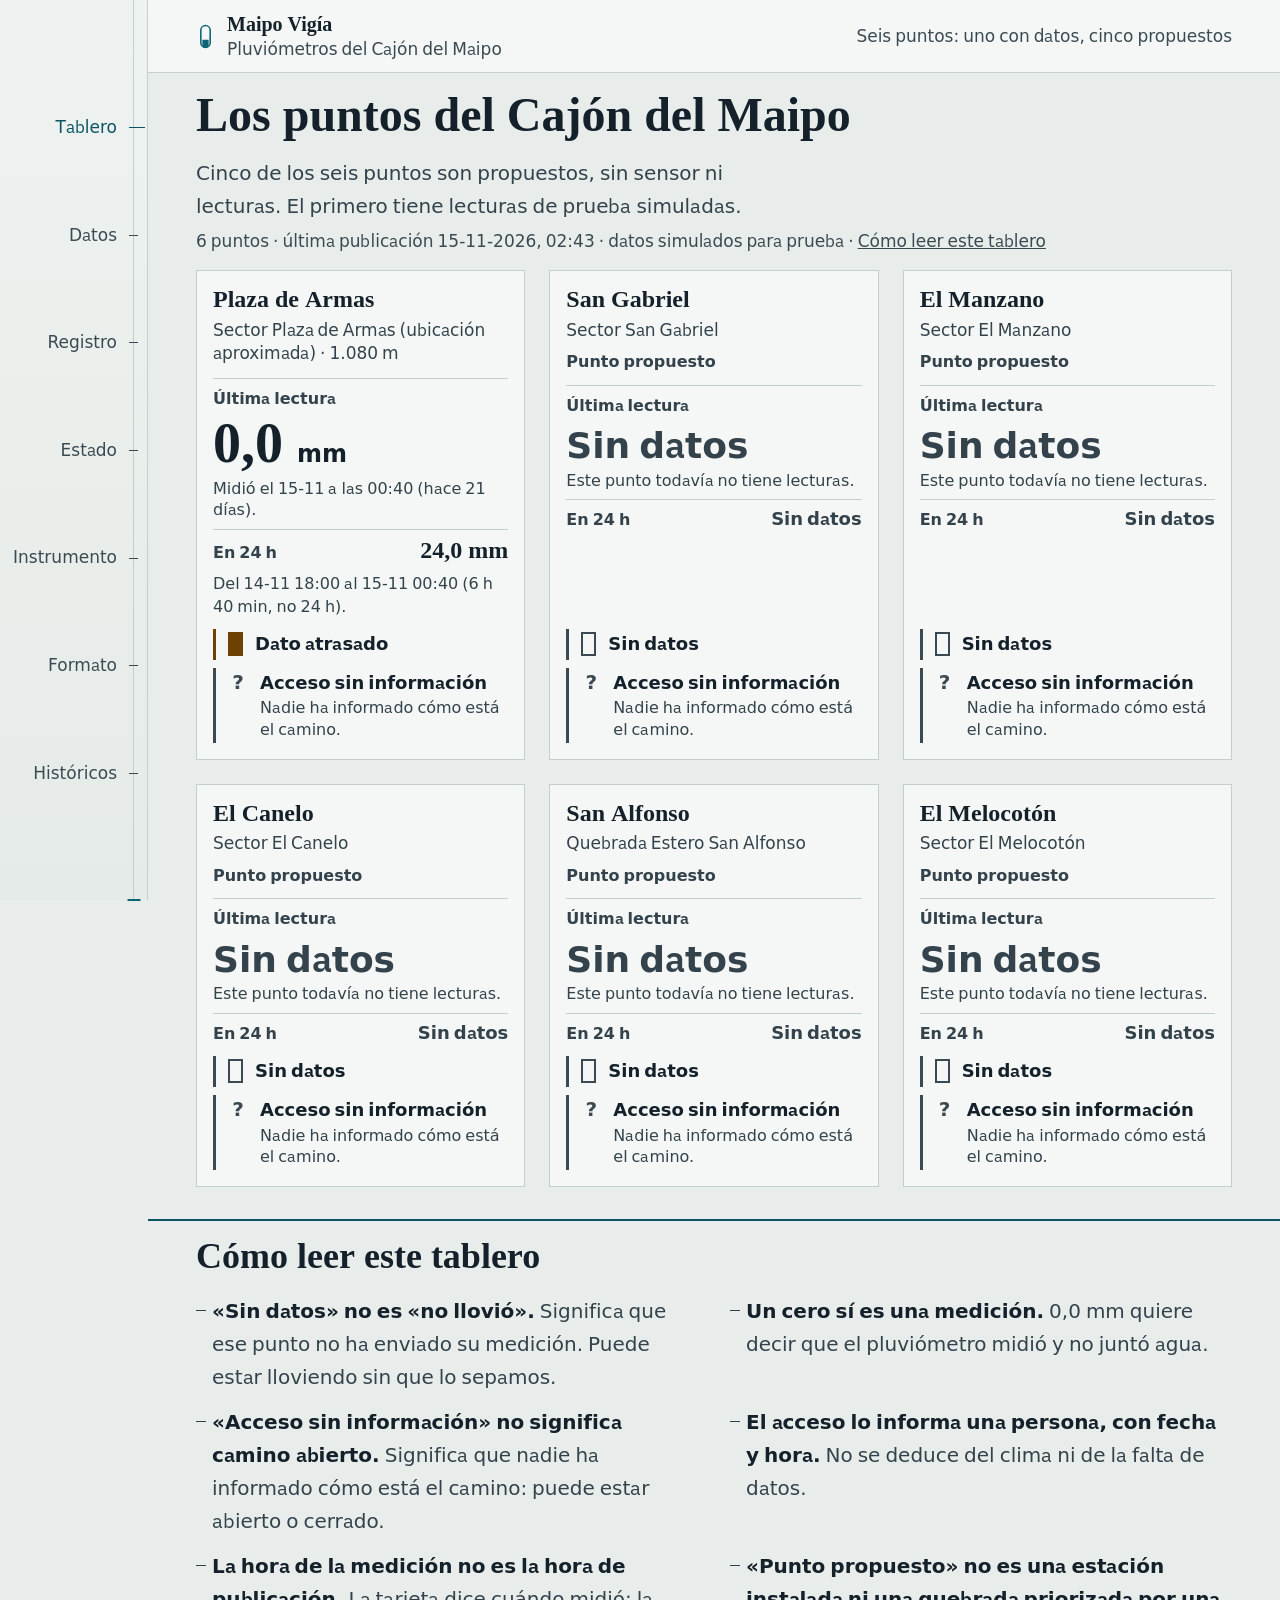
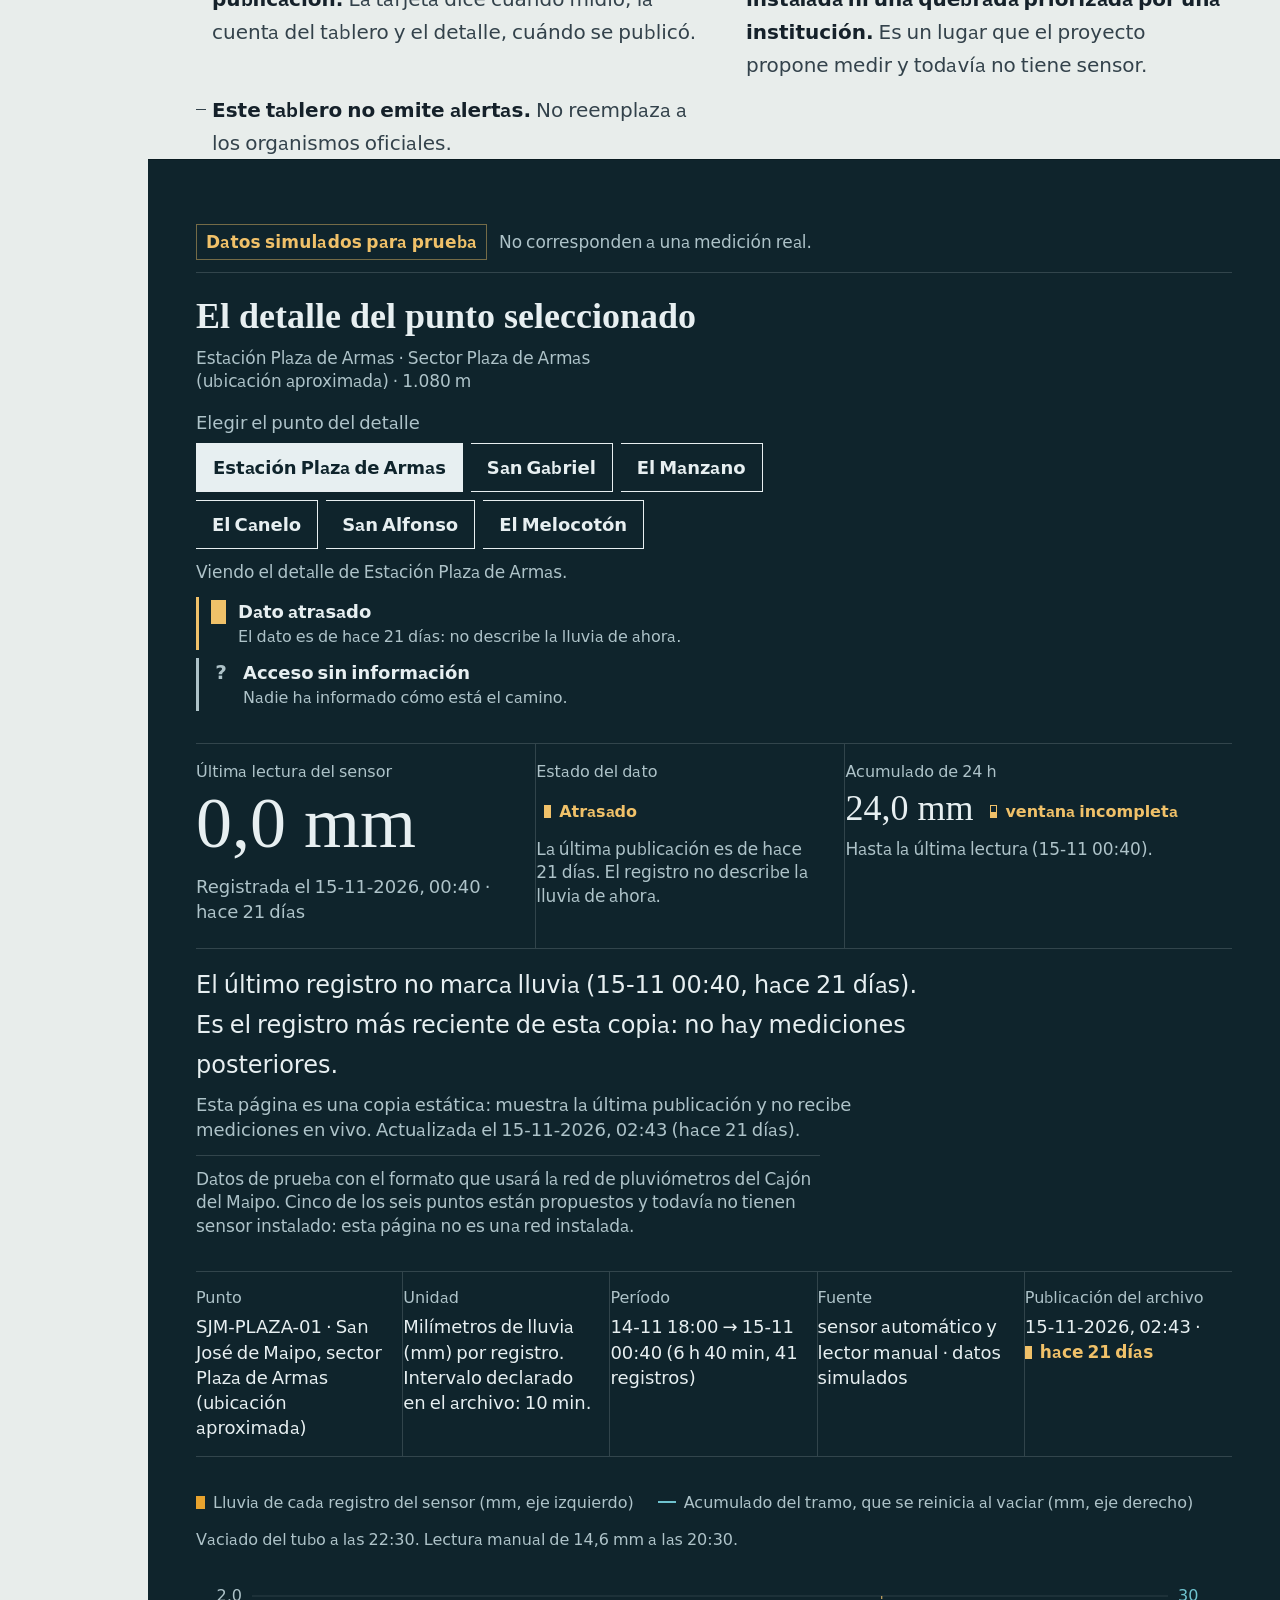
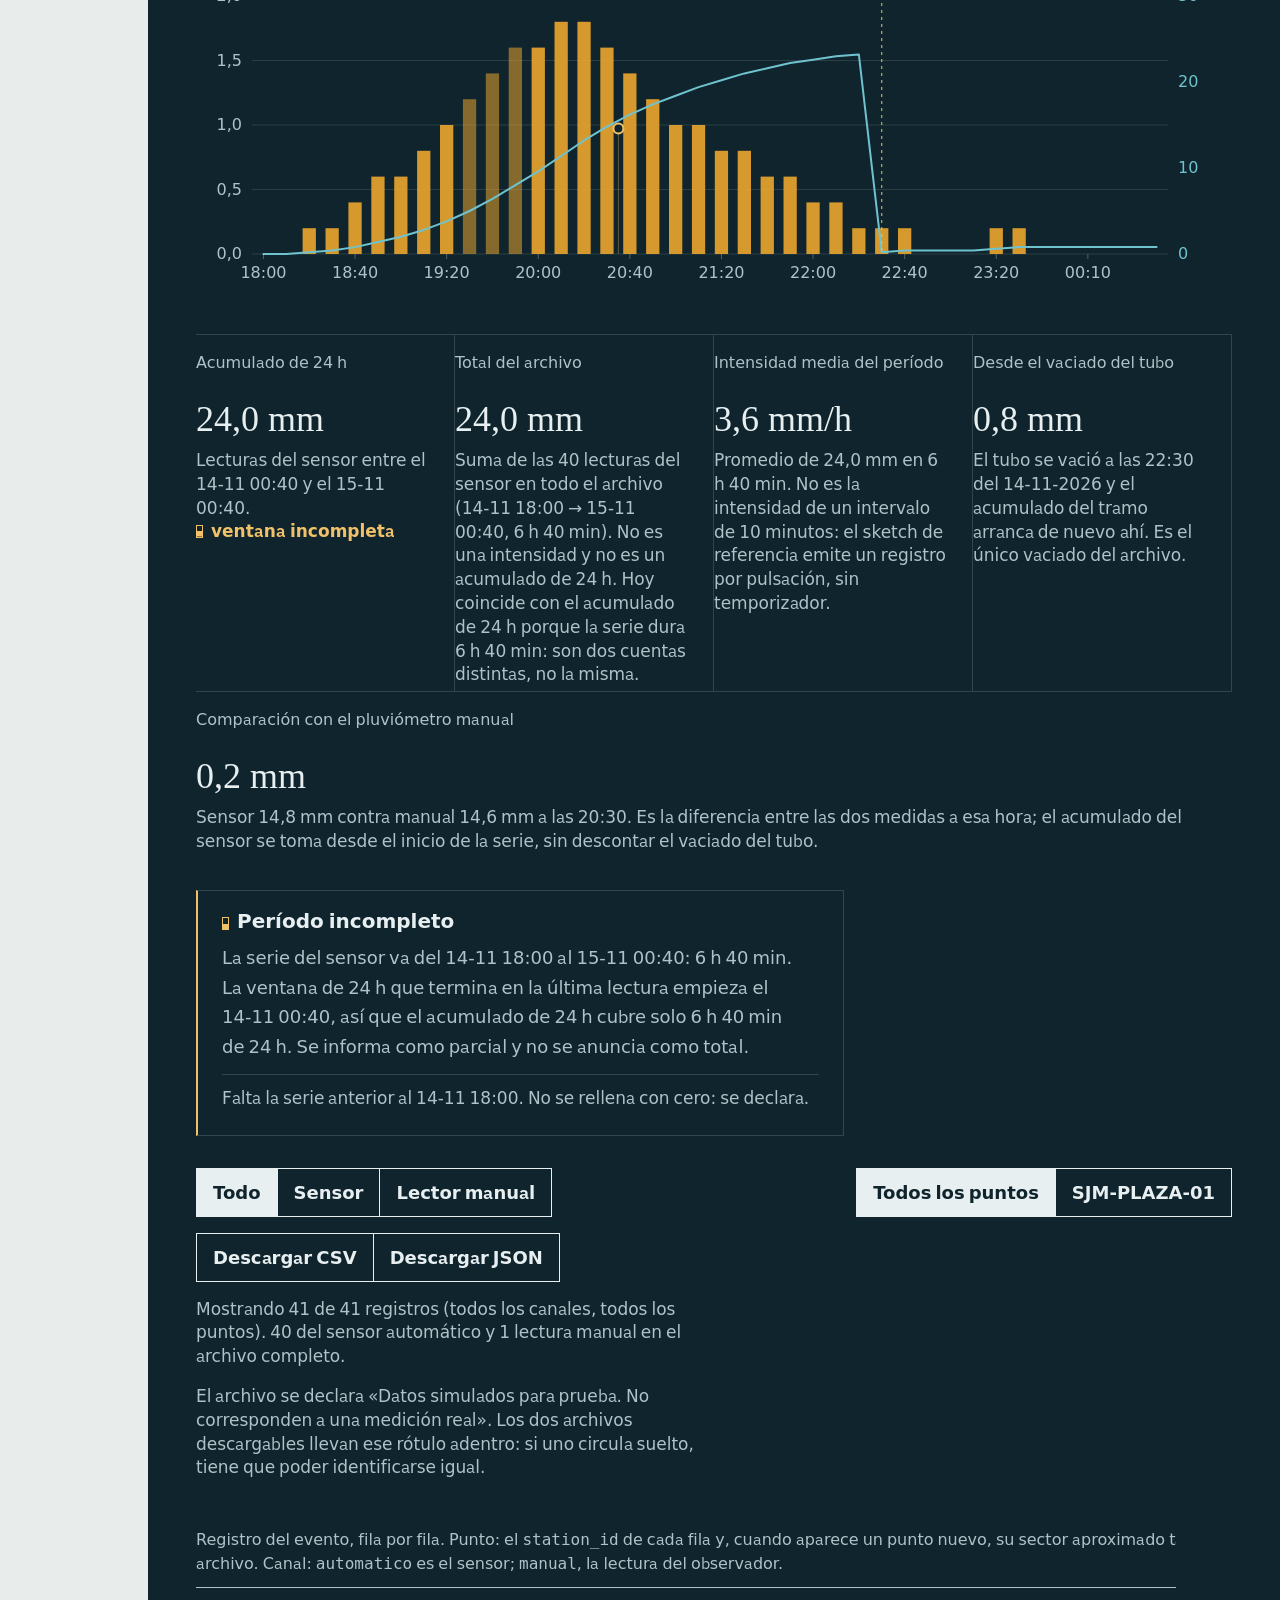
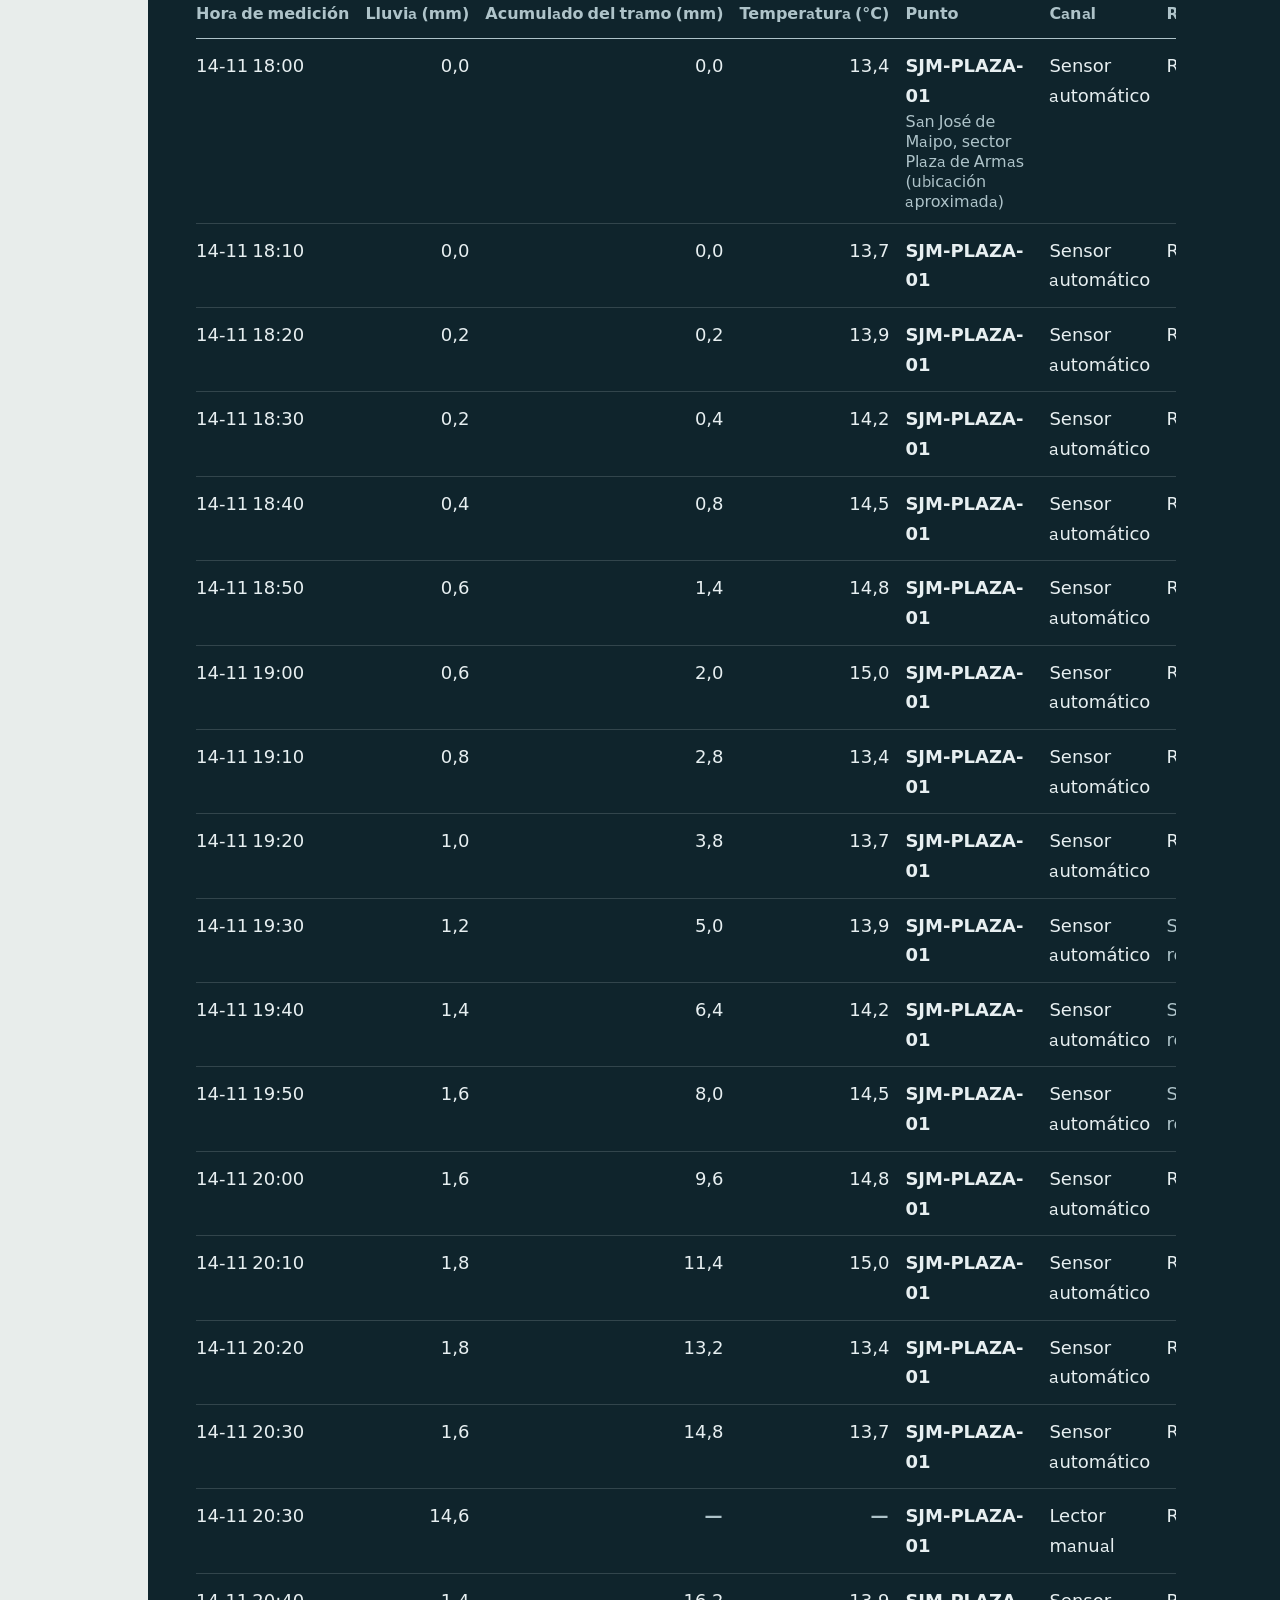
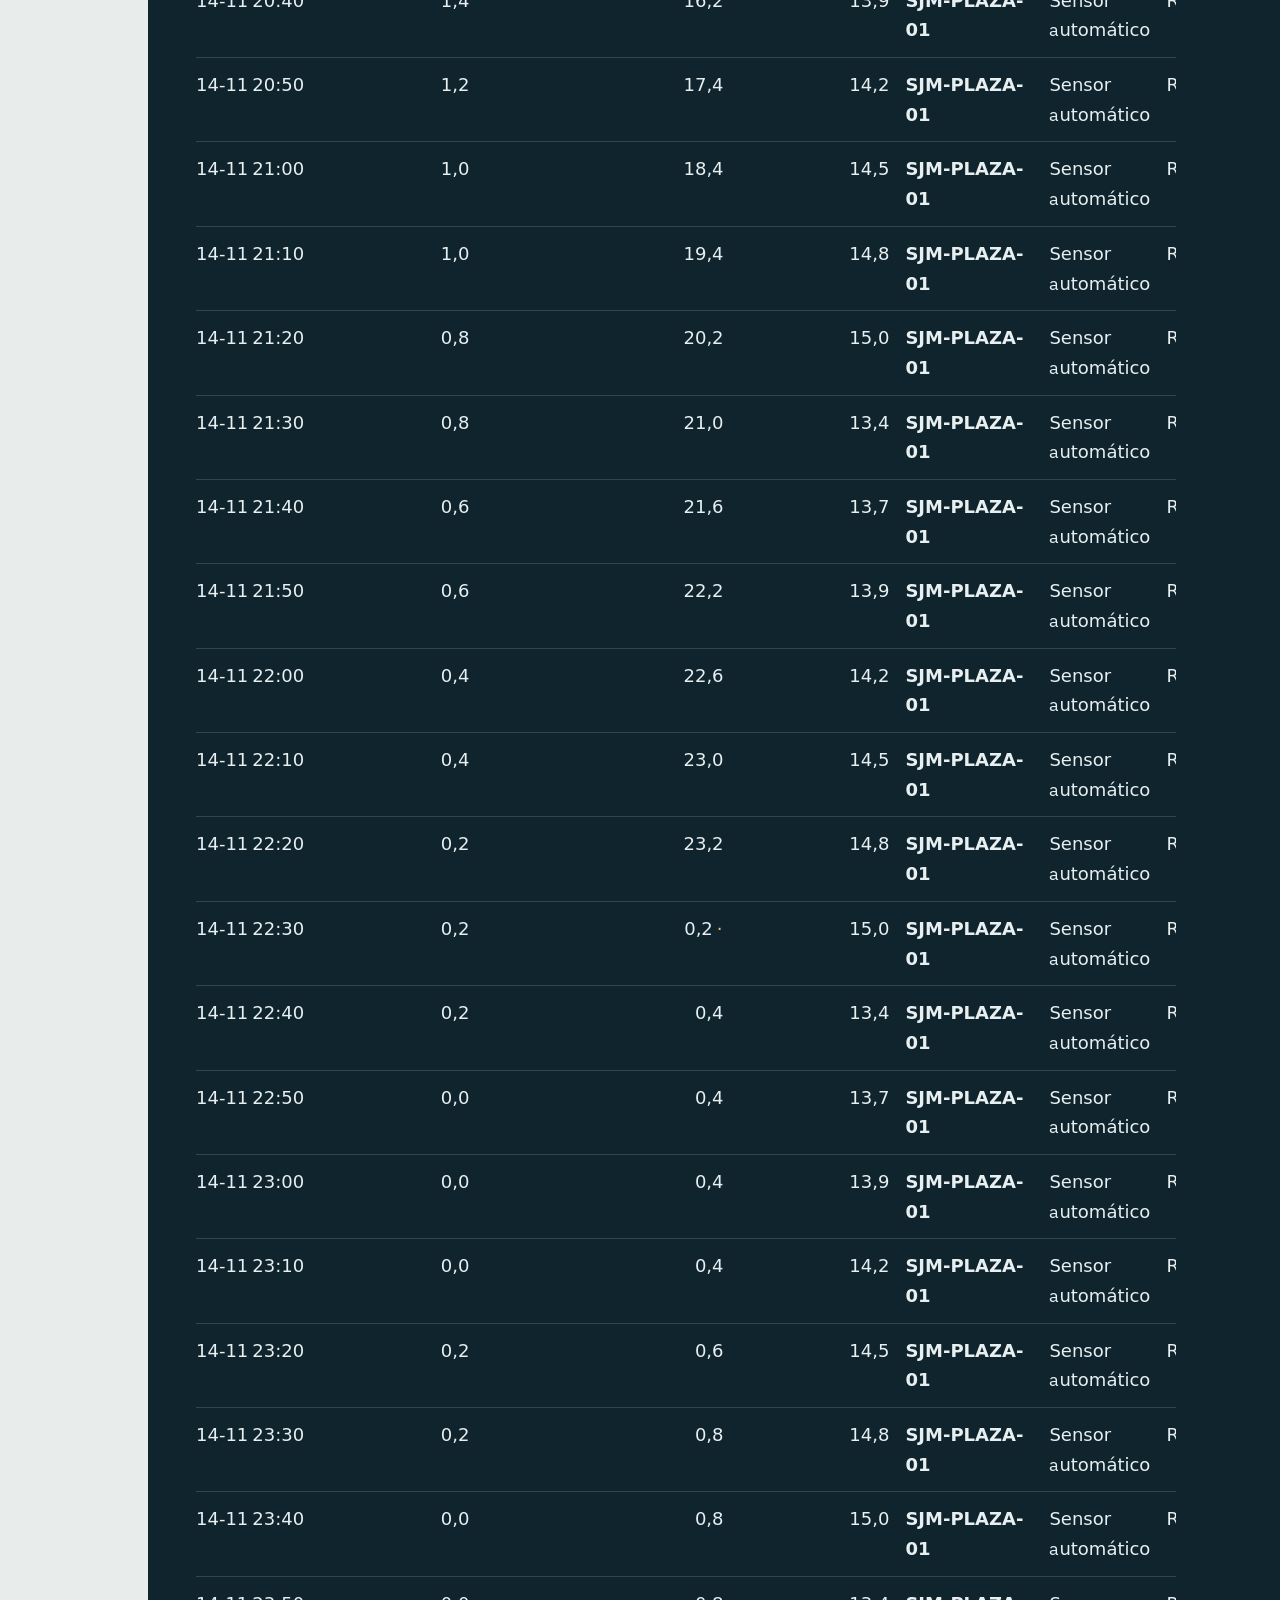
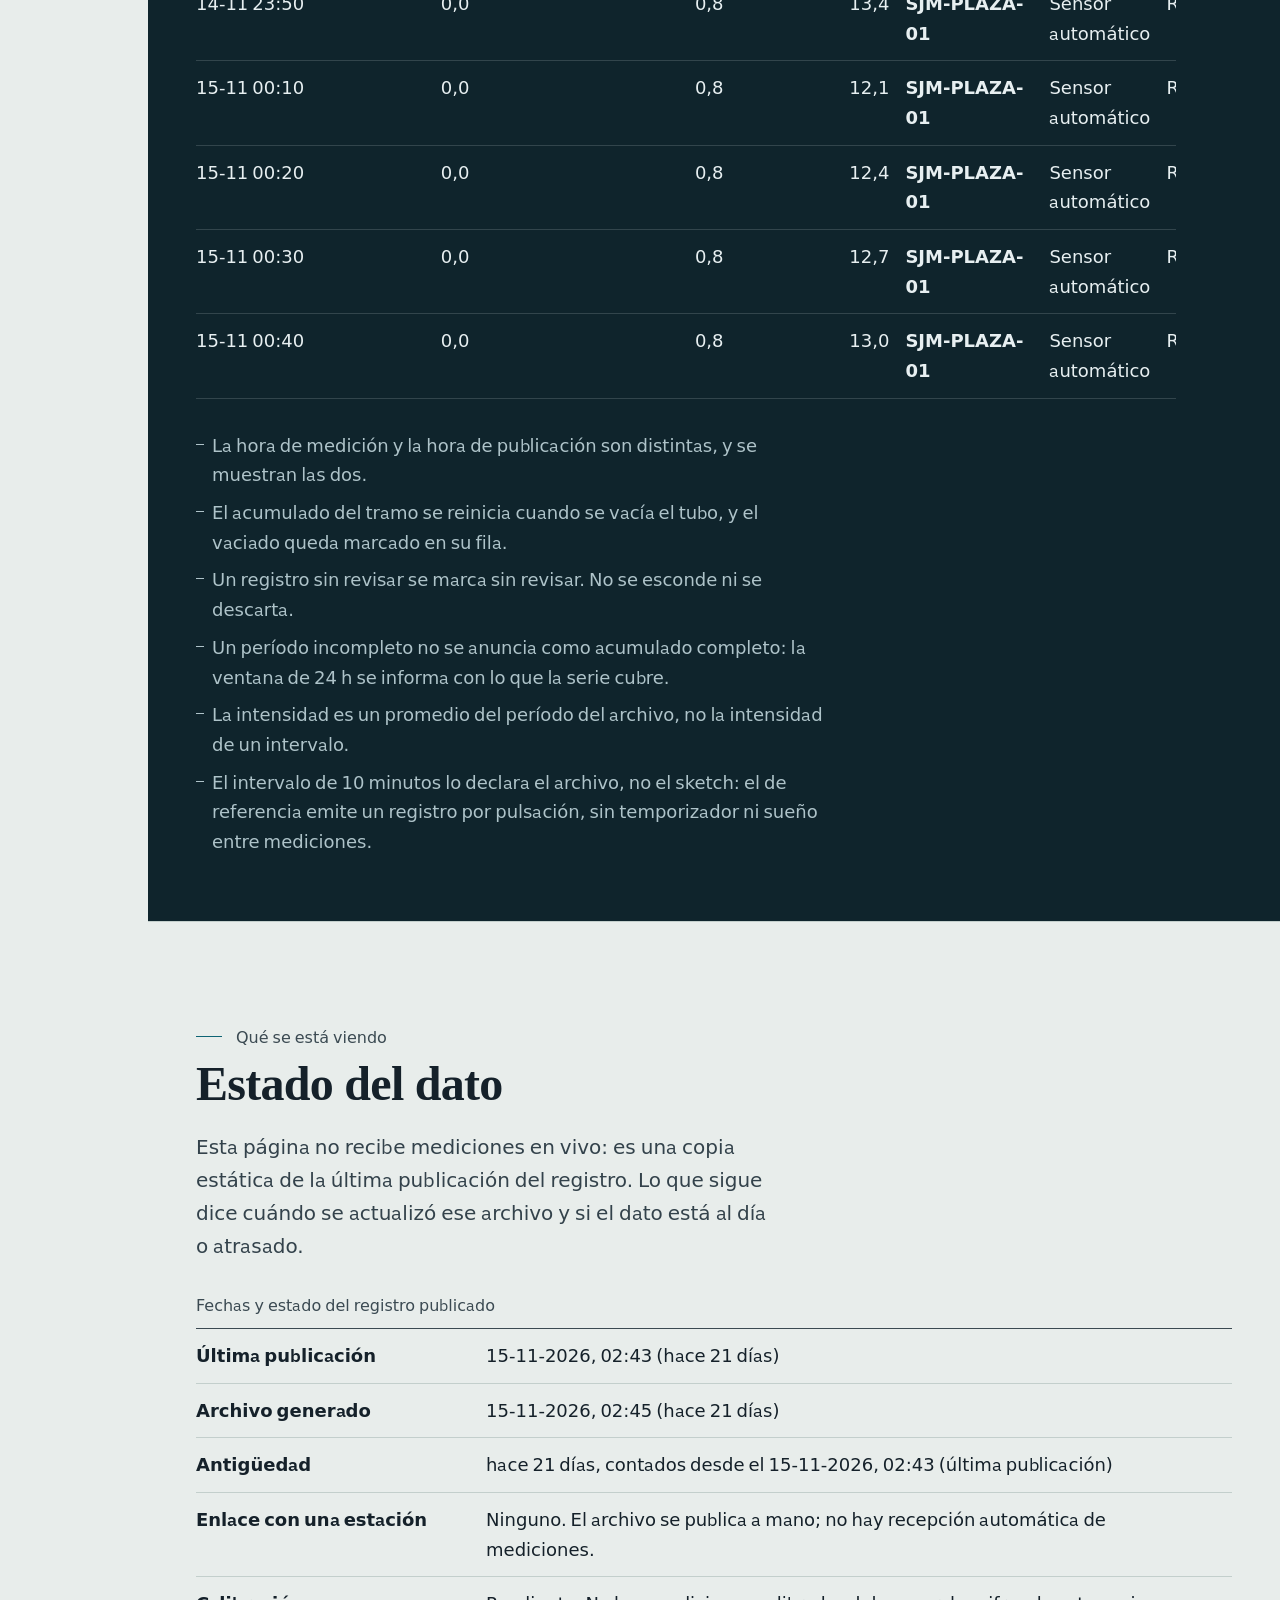
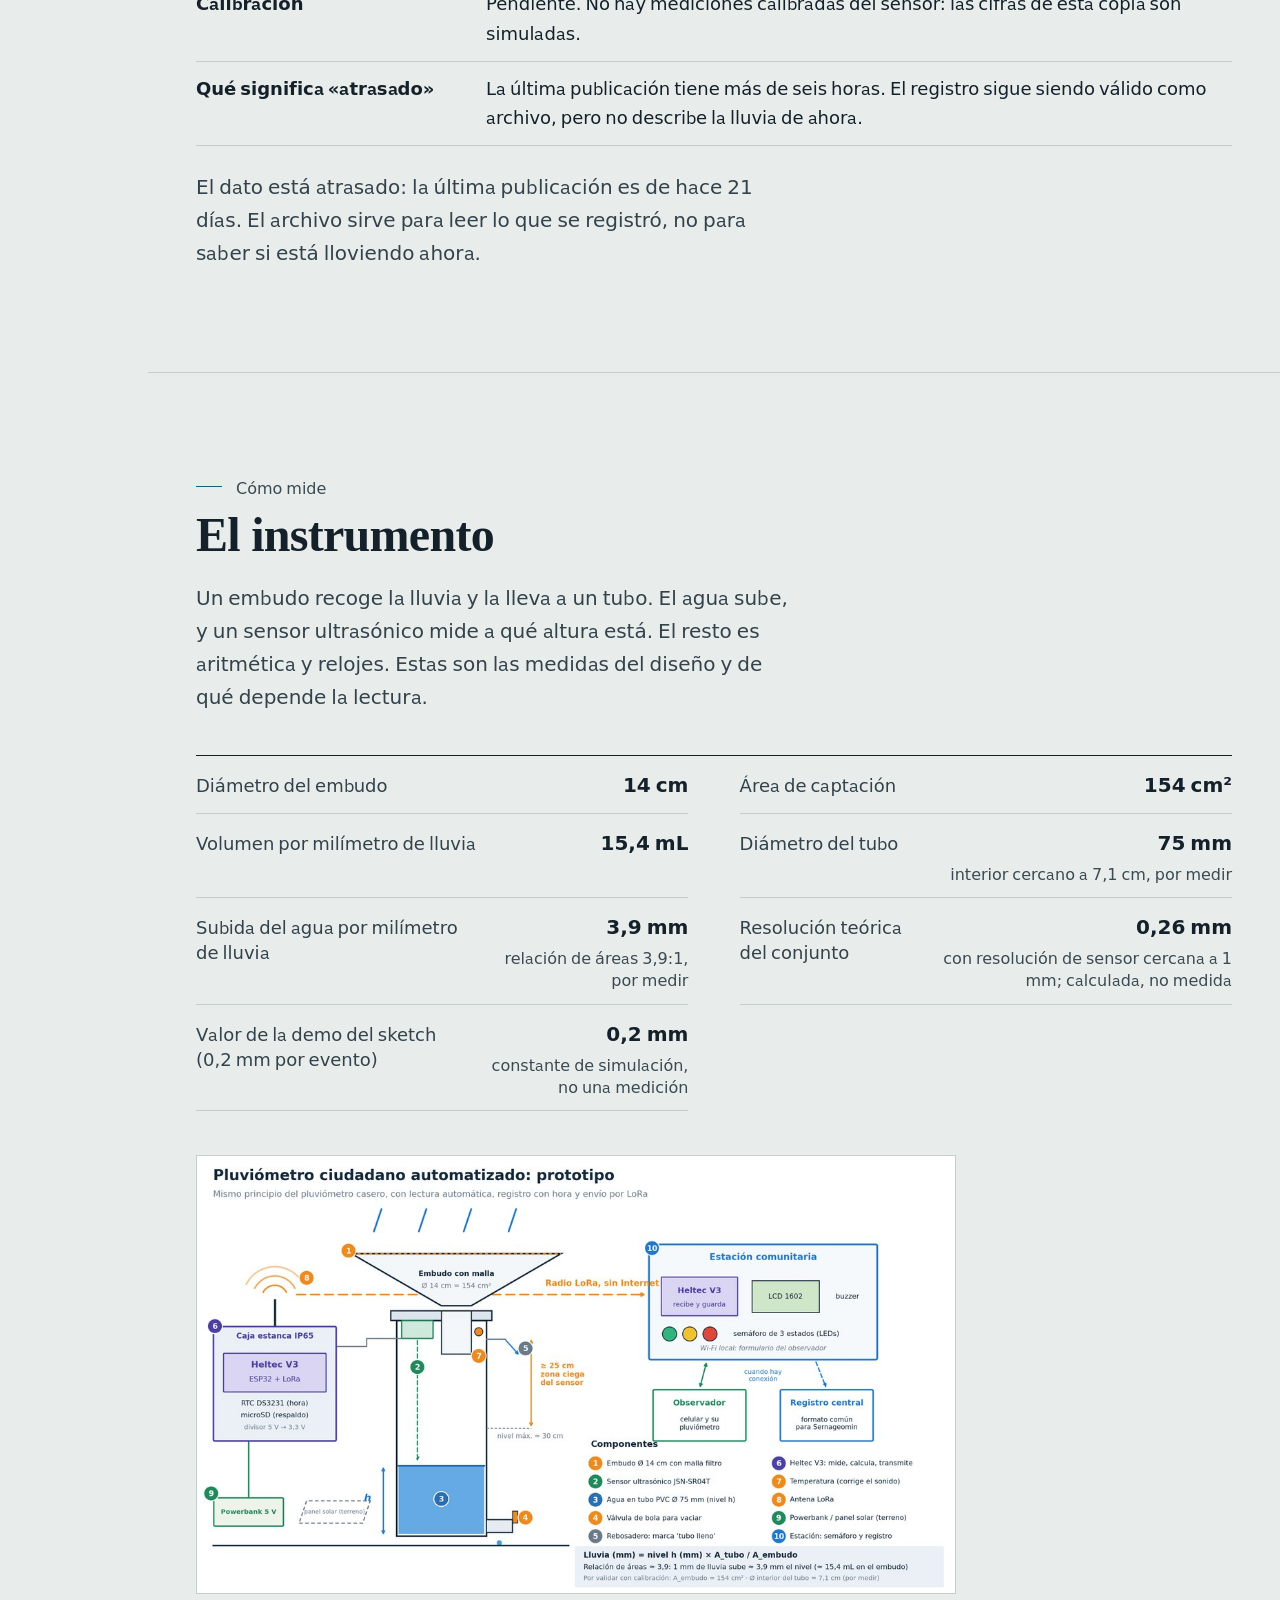
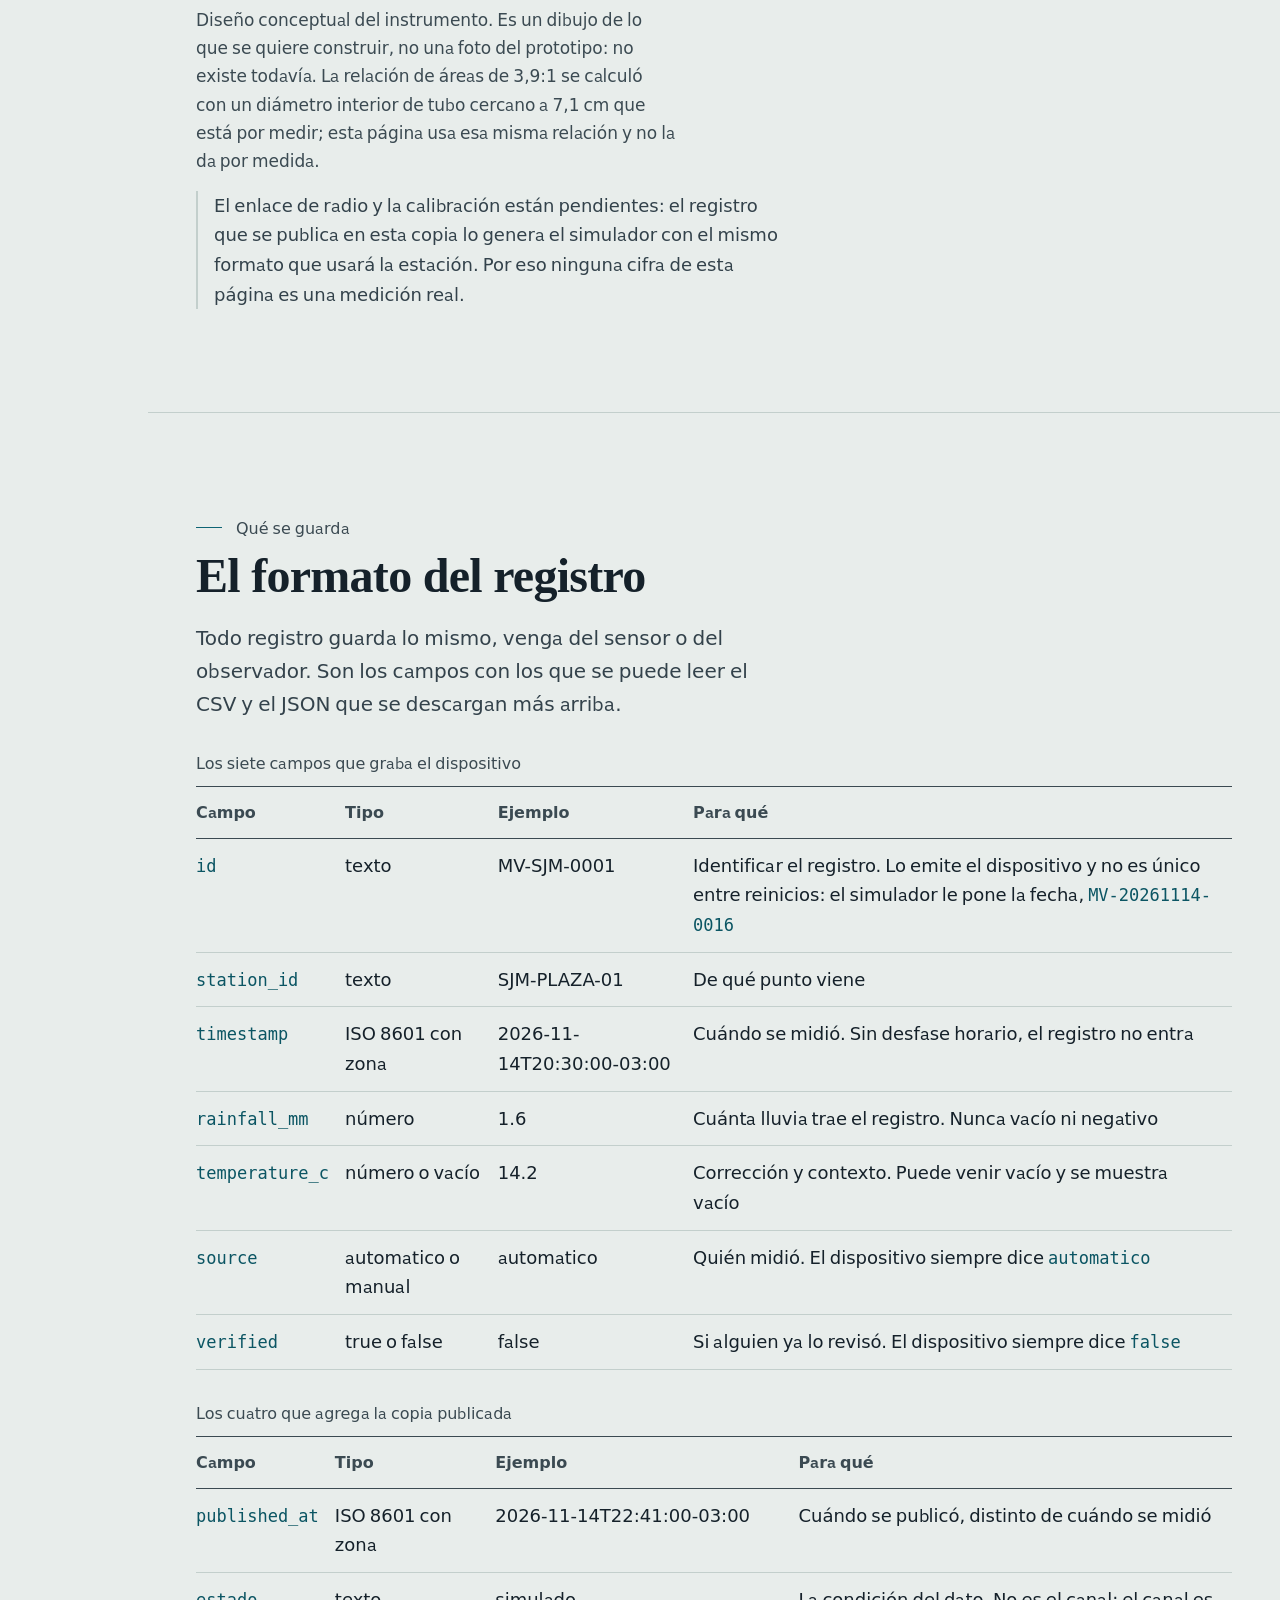
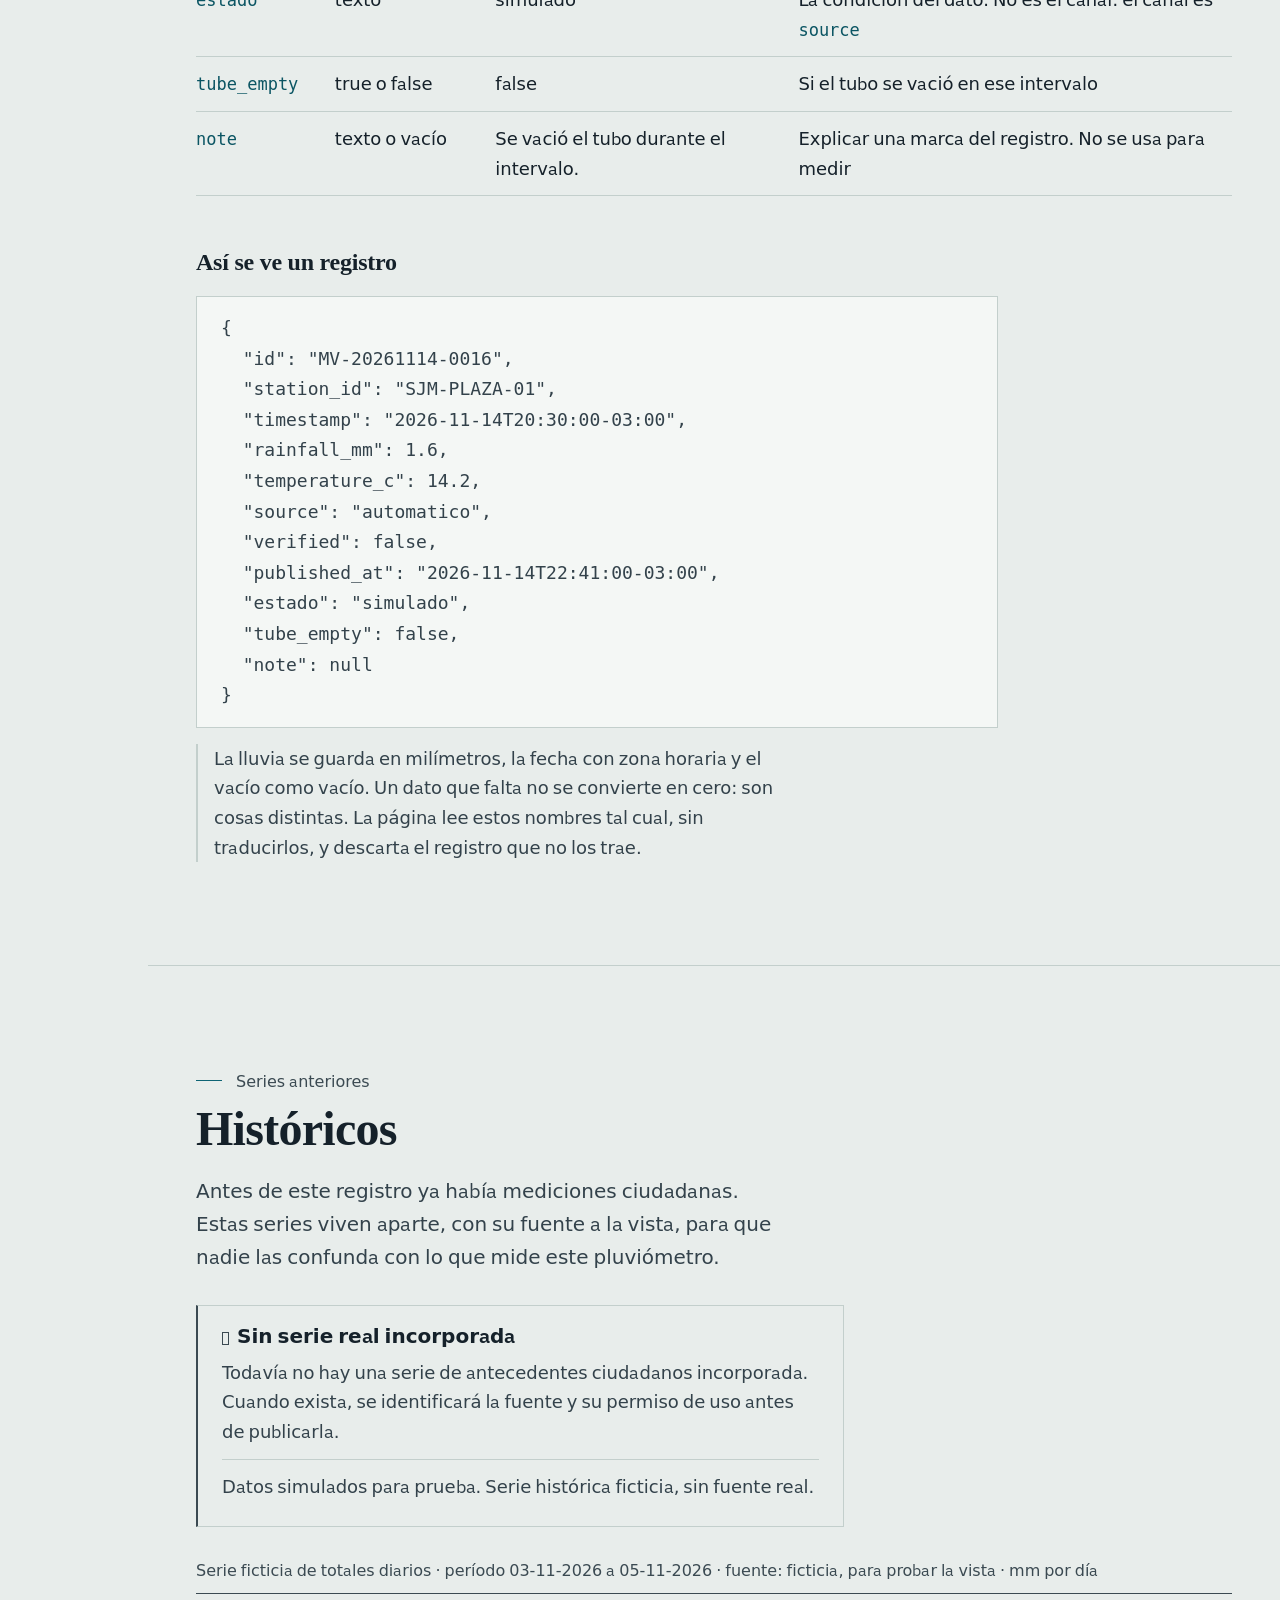
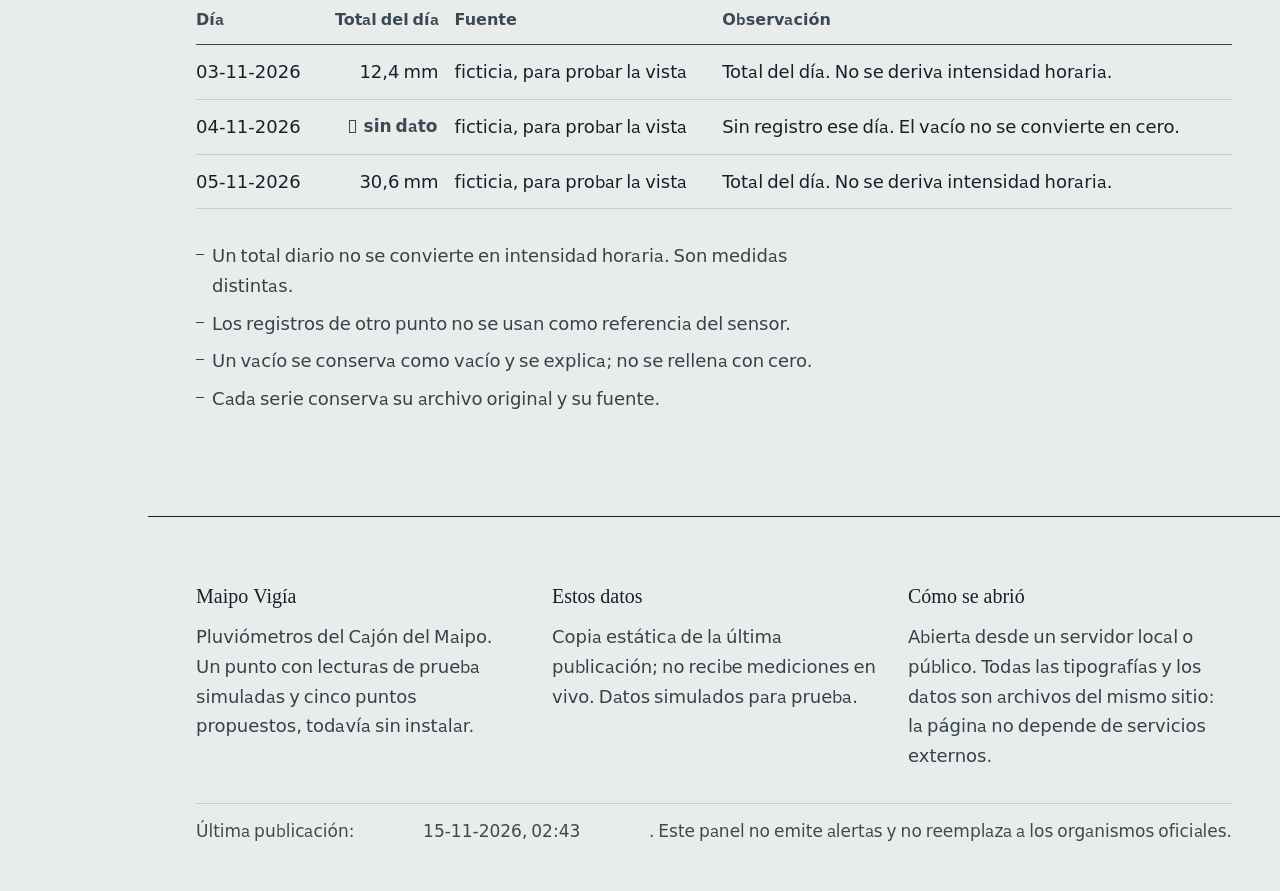
==== commit a5e3b050: "Publica el tablero multiestación" ====
--- a/docs/index.html
+++ b/docs/index.html
@@ -4,24 +4,26 @@
 <meta charset="utf-8">
 <meta name="viewport" content="width=device-width, initial-scale=1">
 <meta name="color-scheme" content="light">
-<meta name="description" content="Panel de datos del pluviómetro comunitario del Cajón del Maipo: última lectura de lluvia, acumulado de 24 h, estado del dato y registro descargable en CSV y JSON. Un punto propuesto, con datos simulados de prueba.">
-<title>Maipo Vigía · pluviómetros del Cajón del Maipo</title>
+<meta name="description" content="Tablero de los puntos de medición del Cajón del Maipo: última lectura de lluvia, acumulado de 24 h, estado del dato y estado de acceso de cada lugar. Un punto con lecturas de prueba simuladas y cinco puntos propuestos.">
+<title>Maipo Vigía · tablero de estaciones del Cajón del Maipo</title>
 <link rel="icon" href="data:image/svg+xml,%3Csvg xmlns='http://www.w3.org/2000/svg' viewBox='0 0 24 32'%3E%3Crect x='6' y='2' width='12' height='28' rx='6' fill='none' stroke='%230E6C7C' stroke-width='2'/%3E%3Cpath d='M8 20h8v8a2 2 0 0 1-2 2H10a2 2 0 0 1-2-2z' fill='%230E6C7C'/%3E%3C/svg%3E">
 <link rel="stylesheet" href="assets/estilos.css">
+<script src="datos/estaciones.js" defer></script>
 <script src="datos/registros.js" defer></script>
 <script src="datos/historicos.js" defer></script>
 <script src="assets/app.js" defer></script>
 </head>
 <body>
 
-<a class="salto" href="#datos">Ir al dato</a>
+<a class="salto" href="#tablero">Ir al tablero</a>
 
 <!-- La regla: índice de secciones con forma de tubo de precipitación -->
 <nav class="regla" aria-label="Secciones">
   <div class="regla__tubo">
     <div class="regla__agua" id="agua"></div>
     <ol class="regla__marcas">
-      <li><a href="#datos" data-marca="datos" aria-current="location"><span>Datos</span></a></li>
+      <li><a href="#tablero" data-marca="tablero" aria-current="location"><span>Tablero</span></a></li>
+      <li><a href="#datos" data-marca="datos"><span>Datos</span></a></li>
       <li><a href="#registro" data-marca="registro"><span>Registro</span></a></li>
       <li><a href="#estado" data-marca="estado"><span>Estado</span></a></li>
       <li><a href="#instrumento" data-marca="instrumento"><span>Instrumento</span></a></li>
@@ -43,13 +45,80 @@
         <span>Pluviómetros del Cajón del Maipo</span>
       </span>
     </a>
-    <p class="cabecera__curso">Un punto propuesto · datos simulados</p>
+    <p class="cabecera__curso">Seis puntos: uno con datos, cinco propuestos</p>
   </div>
 </header>
 
 <main>
 
-  <!-- 01 El dato: lo primero que se ve -->
+  <!-- 00 El tablero: lo primero que se ve. Una tarjeta por punto de medición,
+       con el estado del dato y el estado de acceso del lugar. Las tarjetas las
+       arma app.js desde datos/estaciones.js, que trae el modelo completo. -->
+  <section class="tablero" id="tablero" aria-labelledby="tablero-titulo">
+    <div class="contenido">
+      <div class="tablero__cabeza">
+        <h1 class="tablero__titulo" id="tablero-titulo">Los puntos del Cajón del Maipo</h1>
+        <p class="tablero__bajada">
+          Cinco de los seis puntos son propuestos, sin sensor ni lecturas. El primero
+          tiene lecturas de prueba simuladas.
+        </p>
+        <p class="tablero__cuenta" id="tablero-cuenta">Leyendo el archivo de puntos…</p>
+      </div>
+
+      <div class="tablero__rejilla" id="tablero-rejilla" role="list" aria-label="Puntos del Cajón del Maipo"><!-- lo llena app.js --></div>
+
+      <noscript>
+        <div class="estado estado--error">
+          <p class="estado__titulo">El tablero necesita JavaScript local</p>
+          <p class="estado__texto">
+            Las tarjetas de los puntos las arma <code>assets/app.js</code> desde
+            <code>datos/estaciones.js</code>, y esa lectura no pide nada a la red. Sin
+            JavaScript no se puede mostrar la rejilla; los textos de las secciones se leen
+            igual.
+          </p>
+        </div>
+      </noscript>
+
+      <div class="estado estado--error" id="tablero-error" role="alert" hidden>
+        <p class="estado__titulo">No se pudo leer el archivo de puntos</p>
+        <p class="estado__texto" id="tablero-error-motivo">—</p>
+        <p class="estado__pie">
+          Se esperaba el archivo <code>datos/estaciones.js</code>, al lado de esta página.
+          Sin él no hay tarjetas que mostrar; el detalle del registro sigue abajo.
+        </p>
+      </div>
+    </div>
+  </section>
+
+  <!-- 00b Cómo leer el tablero: las tres lecturas al revés que hay que evitar.
+       Va visible, no detrás de un clic; el enlace de la cuenta del tablero
+       lleva acá desde la primera pantalla. -->
+  <section class="como-leer" id="como-leer" aria-labelledby="como-leer-titulo">
+    <div class="contenido">
+      <h2 class="como-leer__titulo" id="como-leer-titulo">Cómo leer este tablero</h2>
+      <ul class="como-leer__lista">
+        <li><strong>«Sin datos» no es «no llovió».</strong> Significa que ese punto no ha
+          enviado su medición. Puede estar lloviendo sin que lo sepamos.</li>
+        <li><strong>Un cero sí es una medición.</strong> 0,0 mm quiere decir que el
+          pluviómetro midió y no juntó agua.</li>
+        <li><strong>«Acceso sin información» no significa camino abierto.</strong>
+          Significa que nadie ha informado cómo está el camino: puede estar abierto o
+          cerrado.</li>
+        <li><strong>El acceso lo informa una persona, con fecha y hora.</strong> No se
+          deduce del clima ni de la falta de datos.</li>
+        <li><strong>La hora de la medición no es la hora de publicación.</strong> La
+          tarjeta dice cuándo midió; la cuenta del tablero y el detalle, cuándo se publicó.</li>
+        <li><strong>«Punto propuesto» no es una estación instalada ni una quebrada
+          priorizada por una institución.</strong> Es un lugar que el proyecto propone
+          medir y todavía no tiene sensor.</li>
+        <li><strong>Este tablero no emite alertas.</strong> No reemplaza a los organismos
+          oficiales.</li>
+      </ul>
+    </div>
+  </section>
+
+  <!-- 01 El dato: el detalle del punto seleccionado, debajo del tablero -->
+
   <section class="panel" id="datos" aria-labelledby="datos-titulo">
     <div class="contenido">
 
@@ -60,38 +129,52 @@
 
       <div class="panel__cabeza">
         <div>
-          <h1 class="panel__titulo" id="datos-titulo">La lluvia en el Cajón del Maipo</h1>
+          <h2 class="panel__titulo" id="datos-titulo">El detalle del punto seleccionado</h2>
           <p class="panel__sub" id="estacion-detalle">—</p>
         </div>
       </div>
 
-      <!-- El dato al frente: se responde sin desplazarse si llueve, cuánto y de
-           cuándo es el registro. -->
-      <div class="hero-dato" id="hero">
-        <div class="hero-dato__principal">
-          <p class="hero-dato__rotulo">Última lectura del sensor</p>
-          <p class="hero-dato__valor cifra" id="h-ultima">—</p>
-          <p class="hero-dato__detalle" id="h-ultima-detalle">—</p>
+      <!-- El punto del detalle: se elige con botones, no hace falta JavaScript
+           para leer el nombre de cada uno. El de arriba es el que trae lecturas. -->
+      <p class="detalle__rotulo" id="detalle-selector-rotulo">Elegir el punto del detalle</p>
+      <div class="detalle__selector" id="detalle-selector" role="group" aria-labelledby="detalle-selector-rotulo"><!-- lo llena app.js --></div>
+      <p class="detalle__viendo" id="detalle-viendo" role="status" aria-live="polite">Leyendo el punto del detalle…</p>
+      <div class="detalle__estados" id="detalle-estados"><!-- lo llena app.js --></div>
+
+      <div class="estado estado--vacio" id="detalle-vacio" role="status" aria-live="polite" hidden>
+        <p class="estado__titulo" id="detalle-vacio-titulo">Este punto no tiene lecturas</p>
+        <p class="estado__texto" id="detalle-vacio-texto">—</p>
+      </div>
+
+      <!-- El dato al frente del punto seleccionado: cuánto llovió en la última
+           lectura, de cuándo es y cuánto suma la ventana de 24 h. -->
+      <div id="detalle-cifras">
+        <div class="hero-dato" id="hero">
+          <div class="hero-dato__principal">
+            <p class="hero-dato__rotulo">Última lectura del sensor</p>
+            <p class="hero-dato__valor cifra" id="h-ultima">—</p>
+            <p class="hero-dato__detalle" id="h-ultima-detalle">—</p>
+          </div>
+          <div class="hero-dato__item" id="item-estado-dato">
+            <p class="hero-dato__item-rotulo">Estado del dato</p>
+            <p class="hero-dato__item-valor" id="h-estado">—</p>
+            <p class="hero-dato__item-nota" id="h-estado-nota">—</p>
+          </div>
+          <div class="hero-dato__item" id="item-24h-hero">
+            <p class="hero-dato__item-rotulo">Acumulado de 24 h</p>
+            <p class="hero-dato__item-valor cifra" id="h-acumulado">—</p>
+            <p class="hero-dato__item-nota" id="h-acumulado-nota">—</p>
+          </div>
         </div>
-        <div class="hero-dato__item" id="item-estado-dato">
-          <p class="hero-dato__item-rotulo">Estado del dato</p>
-          <p class="hero-dato__item-valor" id="h-estado">—</p>
-          <p class="hero-dato__item-nota" id="h-estado-nota">—</p>
-        </div>
-        <div class="hero-dato__item" id="item-24h-hero">
-          <p class="hero-dato__item-rotulo">Acumulado de 24 h</p>
-          <p class="hero-dato__item-valor cifra" id="h-acumulado">—</p>
-          <p class="hero-dato__item-nota" id="h-acumulado-nota">—</p>
-        </div>
-      </div>
-
-      <p class="hero-dato__respuesta" id="h-respuesta">—</p>
-      <p class="hero-dato__copia" id="h-copia">—</p>
-      <p class="hero-dato__marco">
-        Datos de prueba con el formato que usará la red de pluviómetros del Cajón del Maipo.
-        Hay un punto propuesto y todavía no está instalado: esta página no es una red en
-        operación.
-      </p>
+
+        <p class="hero-dato__respuesta" id="h-respuesta">—</p>
+        <p class="hero-dato__copia" id="h-copia">—</p>
+        <p class="hero-dato__marco">
+          Datos de prueba con el formato que usará la red de pluviómetros del Cajón del Maipo.
+          Cinco de los seis puntos están propuestos y todavía no tienen sensor instalado: esta
+          página no es una red instalada.
+        </p>
+      </div>
 
       <!-- Carga en curso: el bloque está en el marcado antes de que lleguen los
            datos, no después del error. app.js lo retira cuando termina. -->
@@ -174,9 +257,10 @@
 
           <figure class="grafico" id="grafico-caja">
             <figcaption class="grafico__leyenda">
-              <span class="llave llave--barra">Lluvia del registro del sensor</span>
-              <span class="llave llave--linea">Acumulado del tramo, que se reinicia al vaciar</span>
+              <span class="llave llave--barra">Lluvia de cada registro del sensor (mm, eje izquierdo)</span>
+              <span class="llave llave--linea">Acumulado del tramo, que se reinicia al vaciar (mm, eje derecho)</span>
             </figcaption>
+            <p class="grafico__eventos" id="grafico-eventos" hidden></p>
             <div id="lienzo" class="grafico__lienzo" role="img" aria-label="Gráfico del registro de lluvia"></div>
           </figure>
 
@@ -438,7 +522,8 @@
       <div>
         <p class="pie__titulo">Maipo Vigía</p>
         <p class="pie__texto">
-          Pluviómetros del Cajón del Maipo. Un punto propuesto, todavía sin instalar.
+          Pluviómetros del Cajón del Maipo. Un punto con lecturas de prueba simuladas y cinco
+          puntos propuestos, todavía sin instalar.
         </p>
       </div>
       <div>
@@ -471,7 +556,13 @@
     var carga = document.getElementById('estado-carga');
     var error = document.getElementById('estado-error');
     var motivo = document.getElementById('estado-error-motivo');
+    var cuenta = document.getElementById('tablero-cuenta');
+    var tableroError = document.getElementById('tablero-error');
+    var tableroMotivo = document.getElementById('tablero-error-motivo');
     if (carga) carga.hidden = true;
+    if (cuenta) cuenta.textContent = 'El tablero no se pudo armar: el archivo assets/app.js no se ejecutó.';
+    if (tableroMotivo) tableroMotivo.textContent = 'El archivo assets/app.js no se ejecutó, así que las tarjetas de los puntos no se pudieron armar.';
+    if (tableroError) tableroError.hidden = false;
     if (motivo) motivo.textContent = 'El archivo assets/app.js no se ejecutó, así que la ' +
       'tabla, el gráfico y las descargas no se pueden armar.';
     if (error) error.hidden = false;
--- a/docs/assets/estilos.css
+++ b/docs/assets/estilos.css
@@ -19,6 +19,7 @@
      12  pie
      13  adaptaciones
      14  impresión
+     15  lectura fácil · tarjetas de estación
 
    El sistema completo —dirección, tokens, escala, estados y clases— está
    documentado en panel-web/diseno/sistema.md.
@@ -57,30 +58,40 @@
   --papel: #e8edeb;
   --papel-alto: #f4f7f5;
   --tinta: #15212a;
-  --tinta-2: #4b5c65;
-  --tinta-3: #57666e;
+  --tinta-2: #33424b;   /* era #4b5c65 · 5,88:1 → ahora 9,63:1 sobre papel alto */
+  --tinta-3: #3b4a52;   /* era #57666e · 5,03:1 → ahora 8,51:1 */
   --linea: #c3cfcc;
 
+  /* El agua, en tres papeles: pigmento estructural, tinta sobre papel y tinta
+     sobre la pantalla oscura. La razón es la misma que la del ámbar: el
+     pigmento que dibuja un filete no alcanza para escribir una palabra. */
   --agua: #0e6474;
+  --agua-tinta: #0b5563;   /* texto sobre papel alto: 7,81:1 */
+  --agua-clara: #86d2dc;   /* texto sobre pantalla alto: 8,10:1 */
   --agua-tenue: #a9c9cd;
   --verde: #2a6349;
-
-  /* Ámbar en dos papeles: pigmento estructural y tinta legible.
+  --verde-tinta: #22553c;  /* 8,00:1 sobre papel alto */
+  --verde-claro: #7fd0a5;  /* 7,58:1 sobre pantalla alto */
+
+  /* Ámbar en tres papeles: pigmento estructural, tinta legible y ámbar claro.
      El ámbar de siempre (#a9680b) da 3,80:1 sobre papel: sirve para filetes
-     y marcas, no para texto. La tinta ámbar llega a 5,29:1. */
+     y marcas, no para texto. La tinta ámbar llega a 8,16:1. */
   --ambar: #a9680b;
-  --ambar-tinta: #8a5406;
+  --ambar-tinta: #6d4004;
   --ambar-claro: #f0c169;
 
   /* Óxido: la única familia nueva. No es rojo de alarma: es el color de una
-     teja mojada, y aparece solo cuando hay un error que el lector tiene que ver. */
-  --oxido: #8c2f22;
-  --oxido-claro: #e88a72;
+     teja mojada, y aparece solo cuando hay un error que el lector tiene que ver.
+     Se oscureció un paso (#8c2f22 daba 6,97:1, justo bajo AAA) y el claro subió
+     otro para llegar a 7:1 sobre la tarjeta oscura. */
+  --oxido: #7f2a1e;
+  --oxido-claro: #f4a794;
 
   --pantalla: #0f242c;
   --pantalla-alto: #14303a;
   --pantalla-tinta: #e7eff1;
-  --pantalla-suave: #9db4bb;
+  --pantalla-suave: #aec3c9;  /* era #9db4bb · 6,40:1 → ahora 7,56:1 sobre
+                                 la tarjeta oscura, que es el peor caso */
   --pantalla-linea: rgba(231, 239, 241, 0.16);
 
   /* Capa de superficie: lo que un componente necesita saber para funcionar
@@ -93,10 +104,15 @@
 
   /* Capa de pigmentos: el color que toma cada condición del dato. */
   --pigmento-neutro: var(--tinta-3);
+  --pigmento-logrado: var(--verde-tinta);
   --pigmento-aviso: var(--ambar-tinta);
   --pigmento-error: var(--oxido);
-  --pigmento-proceso: var(--agua);
+  --pigmento-proceso: var(--agua-tinta);
   --foco: var(--agua);
+
+  /* Superficie de una pieza que se apoya sobre otra: la tarjeta de estación. */
+  --superficie: var(--papel-alto);
+  --superficie-filete: var(--linea);
 
   /* El dato, en el gráfico. app.js dibuja el SVG con colores fijos en los
      atributos; estos tokens son los mismos valores y dejan que la impresión
@@ -111,24 +127,28 @@
     'Liberation Mono', monospace;
 
   /* Escala tipográfica.
-     Pasos de 1 px entre 12 y 15 (densidad para tablas y rótulos), de 2 px
-     hasta 19 (texto), y cuatro tramos fluidos para los titulares, que crecen
-     con la ventana pero tienen techo y piso. */
-  --t-2xs: 0.75rem;    /* 12 px · rótulos, encabezados de tabla, píldoras */
-  --t-xs: 0.8125rem;   /* 13 px · notas, pies de figura, marcas de estado */
-  --t-sm: 0.875rem;    /* 14 px · celdas, reglas de lectura, texto de apoyo */
-  --t-md: 0.9375rem;   /* 15 px · párrafos de lista */
-  --t-base: 1.0625rem; /* 17 px · cuerpo */
-  --t-lg: 1.1875rem;   /* 19 px · entrada de portada y subtítulos */
-  --t-xl: clamp(1.55rem, 1.18rem + 1.6vw, 2.2rem);   /* 24,8 → 35,2 */
-  --t-2xl: clamp(1.85rem, 1.3rem + 2.4vw, 2.85rem);  /* 29,6 → 45,6 */
-  --t-3xl: clamp(2.3rem, 1.4rem + 3.6vw, 4.05rem);   /* 36,8 → 64,8 */
-
-  /* Interlíneas: cuatro, una por trabajo. */
-  --ti-titular: 1.03;
-  --ti-titulo: 1.1;
-  --ti-compacto: 1.35;
-  --ti-texto: 1.62;
+     Ningún texto baja de 16 px: el piso es --t-2xs. El cuerpo es de 20 px en
+     los tres anchos, porque el público incluye personas mayores y agrandar la
+     letra del navegador no puede ser el único camino. Los pasos de arriba son
+     fluidos, con piso y techo. */
+  --t-2xs: 1rem;       /* 16 px · piso absoluto: rótulos, pies, marcas */
+  --t-xs: 1.0625rem;   /* 17 px · notas, pies de figura, antigüedad */
+  --t-sm: 1.125rem;    /* 18 px · texto de apoyo, celdas, frases de estado */
+  --t-md: 1.1875rem;   /* 19 px · párrafos de lista */
+  --t-base: 1.25rem;   /* 20 px · cuerpo */
+  --t-lg: 1.5rem;      /* 24 px · subtítulos y nombre de la estación */
+  --t-xl: clamp(1.75rem, 1.35rem + 1.6vw, 2.25rem);   /* 28 → 36 */
+  --t-2xl: clamp(2rem, 1.45rem + 2.4vw, 3rem);        /* 32 → 48 */
+  --t-3xl: clamp(2.4rem, 1.5rem + 3.8vw, 4.2rem);     /* 38,4 → 67,2 */
+  --t-cifra: clamp(3rem, 1.9rem + 5.2vw, 4.5rem);     /* 48 → 72 · la lluvia */
+
+  /* Interlíneas: cuatro, una por trabajo. Las de lectura se abren para que el
+     ojo no salte de línea; las de titular se cierran para que el bloque se
+     lea como una pieza. */
+  --ti-titular: 1.05;
+  --ti-titulo: 1.15;
+  --ti-compacto: 1.4;
+  --ti-texto: 1.65;
 
   /* Ritmo de espaciado: múltiplos de 4 px, en rem para que también respondan
      al tamaño de letra que elija quien lee. */
@@ -158,10 +178,14 @@
   --filete: var(--pantalla-linea);
 
   --pigmento-neutro: var(--pantalla-suave);
+  --pigmento-logrado: var(--verde-claro);
   --pigmento-aviso: var(--ambar-claro);
   --pigmento-error: var(--oxido-claro);
-  --pigmento-proceso: var(--grafico-linea);
+  --pigmento-proceso: var(--agua-clara);
   --foco: var(--ambar-claro);
+
+  --superficie: var(--pantalla-alto);
+  --superficie-filete: var(--pantalla-linea);
 }
 
 /* ------------------------------------------------------------------ 03 base */
@@ -327,7 +351,7 @@
 
 .regla__marcas a:hover,
 .regla__marcas a:focus-visible,
-.regla__marcas a[aria-current] { color: var(--agua); }
+.regla__marcas a[aria-current] { color: var(--agua-tinta); }
 
 .regla__marcas a:hover::after,
 .regla__marcas a:focus-visible::after,
@@ -630,6 +654,42 @@
   --tacha: 0px;
   animation: llena 2200ms cubic-bezier(0.45, 0, 0.55, 1) infinite;
 }
+
+/* Los tres estados que usa la tarjeta de estación, con los nombres del
+   archivo de datos. `sin_datos` dice que no hay mediciones; `al_dia`, que la
+   última publicación es de ahora; `atrasado`, que hay dato pero no es de hoy.
+   Se aceptan las dos grafías —con guion bajo y con guion— porque el archivo y
+   el marcado vienen de manos distintas, y una diferencia de un carácter no
+   puede dejar una tarjeta sin color ni ícono. */
+[data-estado='sin_datos'],
+[data-estado='sin-datos'] {
+  --pigmento: var(--pigmento-neutro);
+  --nivel: 0%;
+  --tacha: 0px;
+}
+
+[data-estado='al_dia'],
+[data-estado='al-dia'] {
+  --pigmento: var(--pigmento-logrado);
+  --nivel: 100%;
+  --tacha: 0px;
+}
+
+[data-estado='atrasado'],
+[data-estado='retrasado'] {
+  --pigmento: var(--pigmento-aviso);
+  --nivel: 100%;
+  --tacha: 0px;
+}
+
+/* El estado de acceso del lugar. No es un estado del dato y por eso no
+   reutiliza `data-estado`: el acceso lo informa una persona, con fuente y
+   hora, y se tiñe aparte. `sin_informacion` es gris y no verde: nadie ha
+   dicho que el camino esté abierto. */
+[data-acceso='abierto'] { --pigmento: var(--pigmento-logrado); }
+[data-acceso='restringido'] { --pigmento: var(--pigmento-aviso); }
+[data-acceso='sin_informacion'],
+[data-acceso='sin-informacion'] { --pigmento: var(--pigmento-neutro); }
 
 /* El agua sube y vuelve a bajar. Solo se puede animar porque --nivel está
    registrada con @property; donde no lo esté, la marca queda en el nivel
@@ -943,7 +1003,7 @@
 /* tabla de campos */
 
 .tabla--campos td:first-child { white-space: nowrap; }
-.tabla--campos code { font-size: var(--t-xs); color: var(--agua); }
+.tabla--campos code { font-size: var(--t-xs); color: var(--agua-tinta); }
 
 .tabla--estado th[scope='row'] {
   font-weight: 600;
@@ -1017,7 +1077,7 @@
 }
 
 .pie__legal a {
-  color: var(--agua);
+  color: var(--agua-tinta);
   text-decoration: underline;
   text-decoration-thickness: 1px;
   text-underline-offset: 3px;
@@ -1080,7 +1140,8 @@
 }
 
 @media (max-width: 720px) {
-  body { font-size: 1rem; }
+  /* El cuerpo no se achica en el celular: 20 px en los tres anchos. Antes
+     bajaba a 16 y la letra quedaba justo en el límite de lo legible. */
   .cabecera__curso { display: none; }
   .acciones { flex-direction: column; align-items: stretch; }
   .acciones__canal, .acciones__descargas { display: flex; }
@@ -1233,9 +1294,10 @@
     --pigmento-neutro: var(--tinta-3);
     --pigmento-aviso: var(--ambar-tinta);
     --pigmento-error: var(--oxido);
-    --pigmento-proceso: var(--agua);
-  }
-  .panel a { color: var(--agua); }
+    --pigmento-proceso: var(--agua-tinta);
+    --pigmento-logrado: var(--verde-tinta);
+  }
+  .panel a { color: var(--agua-tinta); }
 
   .rotulo__marca { color: var(--ambar-tinta); border-color: currentColor; }
   .marca-fila { color: var(--ambar-tinta); }
@@ -1301,6 +1363,528 @@
   .lamina img { border: 1px solid var(--linea); }
   .codigo { background: #ffffff; border: 1px solid var(--linea); }
 }
+
+/* --------------------------- 15 lectura fácil · tarjetas de estación */
+
+/* El tablero de la red. Una tarjeta por punto, todas del mismo alto, y las dos
+   preguntas que se hace quien mira —¿está lloviendo? ¿se puede llegar?—
+   respondidas con palabras, cifras grandes y marcas dibujadas con reglas.
+
+   Nada de lo que sigue depende de un `hover`: la información está a la vista o
+   a un clic, nunca detrás del puntero. Ningún estado se apoya solo en el color:
+   cada uno lleva su palabra y su marca, y el texto va en tinta, que es lo que
+   más contrasta.
+
+   EL MARCADO QUE ESPERA. El constructor arma el resto y puede cambiar el orden
+   de los hijos, nunca los nombres ni los atributos:
+
+   <section class="tablero" aria-labelledby="tablero-titulo">
+     <div class="tablero__cabeza">
+       <h2 class="tablero__titulo" id="tablero-titulo">Los puntos de la red</h2>
+       <p class="tablero__bajada">…</p>
+       <p class="tablero__cuenta">6 puntos · última publicación 16-11-2026, 14:40</p>
+     </div>
+
+     <div class="tablero__rejilla">
+       <article class="estacion" data-estado="al_dia">
+         <h3 class="estacion__nombre">Plaza de Armas</h3>
+         <p class="estacion__lugar">Quebrada de San José · 1.080 m</p>
+
+         <p class="estacion__rotulo">Lluvia de ahora</p>
+         <p class="estacion__valor cifra">0,0 <span class="estacion__unidad">mm</span></p>
+         <p class="estacion__cuando">Midió a las 14:32 del 16-11</p>
+
+         <p class="estacion__acumulado">
+           <span class="estacion__acumulado-rotulo">En 24 h</span>
+           <span class="estacion__acumulado-valor cifra">24,0 mm</span>
+         </p>
+
+         <div class="estacion__estados">
+           <p class="estado-dato">
+             <span class="estado-dato__marca" aria-hidden="true"></span>
+             <span class="estado-dato__texto">Dato al día</span>
+           </p>
+           <p class="acceso" data-acceso="abierto">
+             <span class="acceso__marca" aria-hidden="true"></span>
+             <span class="acceso__texto">Acceso abierto</span>
+             <span class="acceso__fuente">Informado por la municipalidad el 16-11 a las 08:10</span>
+           </p>
+         </div>
+       </article>
+     </div>
+   </section>
+
+   El estado del dato va en `data-estado` de la tarjeta: sin_datos · al_dia ·
+   atrasado · parcial · error · cargando. El del acceso va en `data-acceso` del
+   bloque `.acceso`: abierto · restringido · sin_informacion. */
+
+.tablero { margin-top: var(--e-6); }
+
+.tablero__cabeza { max-width: 70ch; }
+
+/* El titular del tablero no hereda el tope de 22 caracteres de las secciones:
+   necesita decir qué es la rejilla en una línea. */
+.tablero .tablero__titulo {
+  font-family: var(--serif);
+  font-size: var(--t-2xl);
+  line-height: var(--ti-titulo);
+  max-width: 30ch;
+  margin: 0;
+}
+
+.tablero__bajada {
+  margin-top: var(--e-3);
+  font-size: var(--t-base);
+  line-height: var(--ti-texto);
+  color: var(--texto-2);
+  max-width: 58ch;
+}
+
+/* Cuántos puntos hay y de cuándo es lo publicado. No es un pie de página: es
+   la fecha del archivo, y sin ella ninguna tarjeta se puede leer bien. */
+.tablero__cuenta {
+  margin-top: var(--e-2);
+  font-size: var(--t-xs);
+  line-height: var(--ti-compacto);
+  color: var(--texto-3);
+}
+
+/* La rejilla: una columna en 360, dos desde 700 y tres desde 1100 —que es lo
+   que da 1280 con el carril del índice descontado—. `minmax(0, 1fr)` evita que
+   un nombre largo estire una columna y desborde la página. */
+.tablero__rejilla {
+  display: grid;
+  grid-template-columns: minmax(0, 1fr);
+  gap: var(--e-4);
+  margin-top: var(--e-5);
+  align-items: stretch;
+}
+
+@media (min-width: 700px) {
+  .tablero__rejilla {
+    grid-template-columns: repeat(2, minmax(0, 1fr));
+    gap: var(--e-5);
+  }
+}
+
+@media (min-width: 1100px) {
+  .tablero__rejilla { grid-template-columns: repeat(3, minmax(0, 1fr)); }
+}
+
+/* la tarjeta */
+
+.estacion {
+  display: flex;
+  flex-direction: column;
+  min-width: 0;              /* sin esto, un nombre largo abre la columna */
+  padding: var(--e-4);
+  background: var(--superficie);
+  border: 1px solid var(--superficie-filete);
+  color: var(--texto);
+}
+
+/* El nombre y la quebrada: lo primero que se lee y lo que hay que poder decir
+   en voz alta. */
+.estacion .estacion__nombre {
+  margin: 0;
+  font-family: var(--serif);
+  font-size: var(--t-lg);
+  line-height: var(--ti-titulo);
+  overflow-wrap: break-word;
+  text-wrap: balance;
+}
+
+.estacion__lugar {
+  margin-top: var(--e-1);
+  font-size: var(--t-xs);
+  line-height: var(--ti-compacto);
+  color: var(--texto-2);
+  overflow-wrap: break-word;
+}
+
+/* Un punto propuesto no es una estación funcionando: no tiene sensor, no tiene
+   lecturas y no hubo visita. Va en la tarjeta, con palabras y antes de las
+   cifras, para que nadie lea «sin datos» como un aparato averiado.
+   Clase nueva: `.estacion__propuesto`. */
+.estacion__propuesto {
+  margin-top: var(--e-2);
+  font-size: var(--t-2xs);
+  font-weight: 600;
+  line-height: var(--ti-compacto);
+  color: var(--texto-2);
+}
+
+/* La cifra de lluvia. Es el número más grande de la página: 48 px en el
+   celular y 72 en el monitor, con cifras tabulares para que no bailen entre
+   tarjetas. */
+.estacion__rotulo {
+  margin-top: var(--e-3);
+  padding-top: var(--e-2);
+  border-top: 1px solid var(--superficie-filete);
+  font-size: var(--t-2xs);
+  font-weight: 600;
+  line-height: var(--ti-compacto);
+  color: var(--texto-2);
+}
+
+.estacion__valor {
+  margin-top: var(--e-2);
+  font-family: var(--serif);
+  /* 48 px en el celular y 56 en el monitor: dentro del tramo de la cifra, pero
+     un paso abajo para que tres tarjetas convivan en una fila sin ahogarse. */
+  font-size: min(var(--t-cifra), 3.5rem);
+  font-weight: 600;
+  line-height: 1;
+  font-variant-numeric: tabular-nums;
+  font-feature-settings: 'tnum' 1;
+  overflow-wrap: break-word;
+}
+
+.estacion__unidad {
+  font-family: var(--sans);
+  font-size: var(--t-lg);
+  font-weight: 600;
+  white-space: nowrap;
+}
+
+.estacion__cuando {
+  margin-top: var(--e-1);
+  font-size: var(--t-2xs);
+  line-height: 1.35;
+  color: var(--texto-2);
+}
+
+/* El acumulado de 24 h: rótulo y cifra en la misma línea, y si no caben, la
+   cifra baja entera en vez de partirse. */
+.estacion__acumulado {
+  display: flex;
+  flex-wrap: wrap;
+  align-items: baseline;
+  justify-content: space-between;
+  gap: var(--e-1) var(--e-3);
+  margin-top: var(--e-2);
+  padding-top: var(--e-2);
+  border-top: 1px solid var(--superficie-filete);
+}
+
+.estacion__acumulado-rotulo {
+  font-size: var(--t-2xs);
+  font-weight: 600;
+  line-height: var(--ti-compacto);
+  color: var(--texto-2);
+}
+
+.estacion__acumulado-valor {
+  font-family: var(--serif);
+  font-size: var(--t-lg);
+  font-weight: 600;
+  line-height: 1.1;
+  font-variant-numeric: tabular-nums;
+  white-space: nowrap;
+}
+
+/* Si no hay acumulado, en su lugar va la palabra «Sin datos», no un guion solo:
+   un guion sin explicación se lee como un cero mal escrito. */
+.estacion[data-estado='sin_datos'] .estacion__acumulado-valor,
+.estacion[data-estado='sin-datos'] .estacion__acumulado-valor,
+.estacion[data-estado='vacio'] .estacion__acumulado-valor,
+.estacion[data-estado='error'] .estacion__acumulado-valor,
+.estacion[data-estado='cargando'] .estacion__acumulado-valor {
+  font-family: var(--sans);
+  font-size: var(--t-sm);
+  white-space: normal;
+  color: var(--texto-2);
+}
+
+/* Los dos estados, al pie y a la misma altura en todas las tarjetas: si una
+   tiene menos líneas, el aire sobrante queda arriba y las filas de abajo no
+   bailan. */
+.estacion__estados {
+  display: grid;
+  gap: var(--e-2);
+  margin-top: auto;
+  padding-top: var(--e-3);
+}
+
+/* Cuando en el lugar de la cifra hay una palabra —«Sin datos», «No cargó», un
+   guion largo— se escribe al tamaño de los subtítulos, no al de la cifra: una
+   palabra de 64 px se parte en dos líneas y una cifra que no existe no se
+   grita. Las tarjetas con número conservan la cifra grande. */
+.estacion[data-estado='sin_datos'] .estacion__valor,
+.estacion[data-estado='sin-datos'] .estacion__valor,
+.estacion[data-estado='vacio'] .estacion__valor,
+.estacion[data-estado='error'] .estacion__valor,
+.estacion[data-estado='cargando'] .estacion__valor {
+  font-family: var(--sans);
+  font-size: var(--t-xl);
+  line-height: 1.15;
+  color: var(--texto-2);
+}
+
+.estacion[data-estado='sin_datos'] .estacion__unidad,
+.estacion[data-estado='sin-datos'] .estacion__unidad,
+.estacion[data-estado='vacio'] .estacion__unidad,
+.estacion[data-estado='error'] .estacion__unidad,
+.estacion[data-estado='cargando'] .estacion__unidad { display: none; }
+
+/* Una línea de matiz, opcional: para decir en la propia tarjeta que un 0,0 es
+   una medición y no un hueco. */
+.estacion__nota {
+  margin-top: var(--e-2);
+  font-size: var(--t-2xs);
+  line-height: var(--ti-compacto);
+  color: var(--texto-2);
+}
+
+/* La tarjeta no es un botón: la acción es un enlace visible, con nombre
+   propio, que dice a dónde lleva. Se toca con el pulgar (44 px) y se alcanza
+   con el teclado. Si el constructor no necesita la acción, no se usa. */
+.estacion a.estacion__accion {
+  display: inline-flex;
+  align-items: center;
+  justify-content: center;
+  min-height: 44px;
+  margin-top: var(--e-4);
+  padding: var(--e-2) var(--e-3);
+  border: 1px solid currentColor;
+  color: var(--texto);
+  font-size: var(--t-sm);
+  font-weight: 600;
+  text-align: center;
+  text-decoration: none;
+}
+
+@media (hover: hover) {
+  .estacion a.estacion__accion:hover { background: var(--texto); color: var(--superficie); }
+}
+
+/* los dos estados: receta común, marcas distintas */
+
+/* El filete de 3 px a la izquierda, la marca, la palabra y —cuando la hay— la
+   fuente. El pigmento lo pone la tarjeta (`data-estado`) o el propio bloque
+   (`data-acceso`); el texto va en tinta, que es lo que más contrasta. */
+.estado-dato,
+.acceso {
+  display: grid;
+  grid-template-columns: auto minmax(0, 1fr);
+  column-gap: var(--e-3);
+  row-gap: 2px;
+  align-items: start;
+  margin: 0;
+  padding: 2px 0 2px var(--e-3);
+  border-left: 3px solid var(--pigmento, var(--pigmento-neutro));
+  font-size: var(--t-sm);
+  line-height: var(--ti-compacto);
+  color: var(--texto);
+}
+
+.estado-dato__marca,
+.acceso__marca {
+  grid-column: 1;
+  grid-row: 1 / span 2;
+  display: block;
+  color: var(--pigmento, var(--pigmento-neutro));
+}
+
+.estado-dato__texto,
+.acceso__texto {
+  grid-column: 2;
+  grid-row: 1;
+  font-size: var(--t-sm);
+  font-weight: 600;
+  line-height: var(--ti-compacto);
+  color: var(--texto);
+}
+
+.estado-dato__nota,
+.acceso__fuente {
+  grid-column: 2;
+  grid-row: 2;
+  font-size: var(--t-2xs);
+  font-weight: 400;
+  line-height: 1.35;
+  color: var(--texto-2);
+}
+
+/* La marca del dato es la columna de precipitación del índice lateral, a
+   15 × 24 px: cuánta agua tiene dice cuánto hay, la tacha dice que no se pudo
+   leer. Es redundante a propósito —la palabra de al lado ya lo dice— y va
+   oculta a los lectores de pantalla. */
+.estado-dato__marca {
+  width: 15px;
+  height: 24px;
+  margin-top: 1px;
+  border: 2px solid currentColor;
+  background-image:
+    linear-gradient(currentColor, currentColor),
+    linear-gradient(45deg,
+      transparent calc(50% - 1px),
+      currentColor calc(50% - 1px),
+      currentColor calc(50% + 1px),
+      transparent calc(50% + 1px));
+  background-repeat: no-repeat;
+  background-position: 0 100%, center;
+  background-size: 100% var(--nivel, 0%), var(--tacha, 0px) var(--tacha, 0px);
+}
+
+/* La marca del acceso es otra familia, para que a un metro de distancia no se
+   confunda con la del dato: un visto, una X y un signo de pregunta. La X dice
+   «no está libre»; la palabra y la nota del acceso precisan si es una
+   restricción o un cierre. */
+.acceso__marca {
+  width: 20px;
+  height: 20px;
+  margin-top: 2px;
+  background: currentColor;
+}
+
+.acceso[data-acceso='abierto'] .acceso__marca {
+  clip-path: polygon(8% 52%, 0 64%, 37% 100%, 100% 20%, 90% 9%, 37% 78%);
+}
+
+.acceso[data-acceso='restringido'] .acceso__marca {
+  background: none;
+  background-image:
+    linear-gradient(45deg,
+      transparent calc(50% - 1.6px),
+      currentColor calc(50% - 1.6px),
+      currentColor calc(50% + 1.6px),
+      transparent calc(50% + 1.6px)),
+    linear-gradient(-45deg,
+      transparent calc(50% - 1.6px),
+      currentColor calc(50% - 1.6px),
+      currentColor calc(50% + 1.6px),
+      transparent calc(50% + 1.6px));
+}
+
+/* «No sé» no se dibuja con una forma que parezca una respuesta: va el signo de
+   pregunta, que es la marca universal de la duda. */
+.acceso[data-acceso='sin_informacion'] .acceso__marca,
+.acceso[data-acceso='sin-informacion'] .acceso__marca {
+  display: grid;
+  place-items: center;
+  background: none;
+  font-size: 1.25rem;
+  font-weight: 600;
+  line-height: 1;
+}
+
+.acceso[data-acceso='sin_informacion'] .acceso__marca::after,
+.acceso[data-acceso='sin-informacion'] .acceso__marca::after { content: '?'; }
+
+/* «Cómo leer este tablero» */
+
+/* Existe porque tres de las cosas que muestra el tablero se pueden leer al
+   revés: «sin datos» como «no llovió», un cero como «no hay dato» y «acceso
+   sin información» como «camino abierto». Frases cortas, la que importa
+   primero y en negrita. */
+.como-leer {
+  margin-top: var(--e-6);
+  border-top: 2px solid var(--pigmento-proceso);
+  max-width: 72ch;
+}
+
+.como-leer .como-leer__titulo {
+  margin: 0;
+  padding-top: var(--e-4);
+  font-family: var(--serif);
+  font-size: var(--t-xl);
+  line-height: var(--ti-titulo);
+  max-width: none;
+}
+
+.como-leer__lista {
+  list-style: none;
+  margin: var(--e-4) 0 0;
+  padding: 0;
+  display: grid;
+  gap: var(--e-3);
+  font-size: var(--t-base);
+  line-height: var(--ti-texto);
+  color: var(--texto-2);
+}
+
+.como-leer__lista li {
+  position: relative;
+  padding-left: var(--e-4);
+  max-width: 62ch;
+}
+
+.como-leer__lista li::before {
+  content: '';
+  position: absolute;
+  left: 0;
+  top: 0.8em;
+  width: 10px;
+  height: 1px;
+  background: currentColor;
+}
+
+.como-leer__lista strong {
+  color: var(--texto);
+  font-weight: 600;
+}
+
+@media (min-width: 1100px) {
+  .como-leer { max-width: none; }
+  .como-leer__lista {
+    grid-template-columns: repeat(2, minmax(0, 1fr));
+    column-gap: var(--e-6);
+  }
+}
+
+/* Quien pide más contraste lo recibe también en las tarjetas. */
+@media (prefers-contrast: more) {
+  :root {
+    --agua-tinta: #083f49;
+    --verde-tinta: #1b4632;
+  }
+  .panel {
+    --agua-clara: #a6e3ec;
+    --verde-claro: #a6e8c6;
+    --oxido-claro: #ffbfae;
+  }
+}
+
+/* En papel las tarjetas se vuelven blancas, van de a dos por fila y la cifra
+   baja a tamaño de hoja; ninguna se parte entre dos páginas. */
+@media print {
+  /* En papel la rejilla deja de ser grid: Chromium no respeta `break-inside`
+     en un ítem de grid y una tarjeta se partía entre dos hojas. Con bloques
+     flotantes la regla sí se respeta y cada tarjeta cae entera. */
+  .tablero__rejilla { display: block; }
+  .tablero__rejilla::after { content: ''; display: block; clear: both; }
+  .estacion {
+    float: left;
+    width: calc(50% - var(--e-2));
+    margin: 0 var(--e-2) var(--e-3) 0;
+    padding: var(--e-3);
+    break-inside: avoid;
+
+    --superficie: #ffffff;
+    --superficie-filete: var(--linea);
+    --texto: var(--tinta);
+    --texto-2: var(--tinta-2);
+    --texto-3: var(--tinta-3);
+    --pigmento-neutro: var(--tinta-3);
+    --pigmento-logrado: var(--verde-tinta);
+    --pigmento-aviso: var(--ambar-tinta);
+    --pigmento-error: var(--oxido);
+    --pigmento-proceso: var(--agua-tinta);
+  }
+  .estacion:nth-child(2n) { margin-right: 0; }
+  .estacion__valor { font-size: 2rem; }
+  .estacion__propuesto { color: var(--tinta-2); }
+  .estacion__acumulado-valor { font-size: 1.2rem; }
+  .estado-dato__marca { width: 12px; height: 18px; }
+  .acceso__marca { width: 16px; height: 16px; }
+  .como-leer__lista { grid-template-columns: minmax(0, 1fr); }
+}
+
+/* Consecuencia del aumento de letra: la marca que acompaña al acumulado
+   («ventana incompleta») ya no cabe en una línea a 360 px y empujaba la página
+   16 px hacia el costado. Se deja partir en palabras en vez de desbordar. */
+.panel .hero-dato__item-valor .marca-dato { white-space: normal; }
 
 /* === Extensiones del constructor === */
 /* Lo que el sistema visual no podía resolver solo porque vive en el marcado o
@@ -1408,7 +1992,9 @@
 
 .hero-dato__valor {
   font-family: var(--serif);
-  font-size: clamp(2.6rem, 7vw, 4.2rem);
+  /* La cifra de lluvia manda: 48 px en el celular y 72 en el monitor, el mismo
+     tramo que usa la tarjeta de estación. */
+  font-size: var(--t-cifra);
   line-height: 1;
   margin-top: var(--e-2);
 }
@@ -1504,20 +2090,164 @@
 /* En 360 mandan el dato y su estado: la lectura ocupa la fila entera y las dos
    cifras quedan una al lado de la otra para que se lean sin desplazarse. */
 @media (max-width: 560px) {
-  /* Menos aire arriba para que el dato entre en la primera pantalla. La lectura
-     va arriba; el estado y el acumulado comparten la fila siguiente, con la
-     columna del acumulado ancha para que su salvedad quepa al lado del número. */
+  /* En 360 el dato, su estado y el acumulado van uno debajo del otro. Con la
+     letra a 20 px, dos columnas de 155 px obligaban a partir cada frase en
+     cuatro renglones. La cifra no baja del piso de 48 px. */
   .panel { padding-block: var(--e-5) var(--e-6); }
-  .hero-dato { margin-top: var(--e-4); grid-template-columns: 1fr 1fr; }
-  .hero-dato > div { padding-right: var(--e-3); }
-  .hero-dato__principal {
-    grid-column: 1 / -1;
+  .hero-dato { margin-top: var(--e-4); grid-template-columns: minmax(0, 1fr); }
+  .hero-dato > div {
+    padding: var(--e-3) 0;
     border-right: 0;
     border-bottom: 1px solid var(--pantalla-linea);
-    padding-right: 0;
-  }
-  .hero-dato > div:nth-child(2) { border-right: 1px solid var(--pantalla-linea); }
-  .hero-dato > div:nth-child(3) { border-right: 0; padding-right: 0; }
-  .hero-dato__valor { font-size: clamp(2.4rem, 15vw, 3.2rem); }
-  .hero-dato__item-valor { font-size: var(--t-lg); }
-}
+  }
+  .hero-dato > div:first-child { padding-top: 0; }
+  .hero-dato > div:last-child { border-bottom: 0; padding-bottom: 0; }
+  .hero-dato__principal { grid-column: auto; }
+  .hero-dato__valor { font-size: clamp(3rem, 16vw, 3.4rem); }
+  .hero-dato__item-valor { font-size: var(--t-xl); }
+}
+
+/* --- Tablero multiestación y detalle del punto seleccionado --- */
+
+/* Cuando en el lugar de la cifra va una palabra que no es una medición
+   —«No disponible»— no se escribe al tamaño de la cifra: se lee como texto. */
+.estacion__valor--texto {
+  font-family: var(--sans);
+  font-size: var(--t-xl);
+  line-height: 1.15;
+  color: var(--texto-2);
+}
+
+/* El detalle del punto: el selector con los nombres, la confirmación de qué se
+   está viendo y los dos estados del punto elegido. */
+.detalle__selector {
+  display: flex;
+  flex-wrap: wrap;
+  gap: var(--e-2);
+  margin-top: var(--e-4);
+  max-width: 72ch;
+}
+
+.detalle__selector .boton {
+  font-size: var(--t-sm);
+  min-height: 44px;
+}
+
+.detalle__viendo {
+  margin-top: var(--e-3);
+  font-size: var(--t-xs);
+  color: var(--pantalla-suave);
+  line-height: var(--ti-compacto);
+}
+
+.detalle__estados {
+  display: grid;
+  gap: var(--e-2);
+  margin-top: var(--e-3);
+  max-width: 72ch;
+}
+
+/* El pie del gráfico con los vaciados y las lecturas manuales: texto visible,
+   a 16 px, para no depender del puntero ni de un título emergente. */
+.grafico__eventos {
+  margin: 0 0 var(--e-3);
+  font-size: var(--t-2xs);
+  color: var(--pantalla-suave);
+  line-height: var(--ti-compacto);
+  max-width: 76ch;
+}
+
+/* En papel no hay nada que elegir: se imprime el punto que quedó seleccionado. */
+@media print {
+  .detalle__selector { display: none; }
+}
+
+/* El titular del tablero y la línea de cuenta no se recortan a 30ch/70ch: en
+   1280 el titular cabe en un renglón y la cuenta, que es la fecha del archivo y
+   el enlace a «Cómo leer», también. La bajada conserva su medida de lectura. */
+.tablero__cabeza { max-width: none; }
+
+.tablero .tablero__titulo {
+  max-width: none;
+  text-wrap: pretty;
+}
+
+/* La bajada del tablero: la medida de lectura del resto de la página (66ch),
+   para que las dos frases quepan en dos renglones y no empujen la rejilla
+   fuera de la primera pantalla. */
+.tablero__bajada { max-width: 66ch; }
+
+/* El rótulo del selector, visible: los botones son nombres de lugares, y sin
+   rótulo no se sabe que eligen el detalle. */
+.detalle__rotulo {
+  margin-top: var(--e-4);
+  font-size: var(--t-sm);
+  color: var(--pantalla-suave);
+  line-height: var(--ti-compacto);
+}
+
+.detalle__selector { margin-top: var(--e-2); }
+
+/* La primera fila del tablero entra completa en 1280×800 y la segunda asoma
+   unos píxeles: el borde de la fila siguiente dice que hay más puntos. Se
+   ajusta solo el aire entre la cabecera y el tablero, no la letra. */
+.tablero {
+  margin-top: var(--e-4);
+  padding-bottom: 0;
+}
+
+.tablero__rejilla { margin-top: var(--e-4); }
+
+/* --- A 360: primero el nombre, la cifra y los dos estados --- */
+
+/* La cifra no puede quedar sin su advertencia. En pantalla angosta, la bajada
+   explicativa del tablero baja debajo de la rejilla y la tarjeta se ordena así:
+   nombre, lugar, cifra, cuándo, estado del dato y acceso; el acumulado de 24 h
+   queda después y se lee al desplazarse. Medido con scrollY=0: los dos estados
+   de la primera tarjeta quedan dentro de 360×640 y de 360×800. No se achica
+   ninguna letra: solo se mueve el orden y se ajusta el aire. */
+@media (max-width: 560px) {
+  #tablero { margin-top: var(--e-2); }
+
+  /* El contenedor se vuelve una columna para poder mover la bajada. */
+  #tablero .contenido {
+    display: flex;
+    flex-direction: column;
+  }
+
+  #tablero .tablero__cabeza { display: contents; }
+  #tablero .tablero__titulo { order: 1; }
+  #tablero .tablero__cuenta { order: 2; }
+  #tablero .tablero__rejilla { order: 3; margin-top: var(--e-2); }
+
+  /* La explicación de los puntos propuestos ya no empuja la primera tarjeta:
+     se lee debajo de la rejilla, con un filete que la separa. */
+  #tablero .tablero__bajada {
+    order: 5;
+    margin-top: var(--e-4);
+    padding-top: var(--e-3);
+    border-top: 1px solid var(--linea);
+  }
+
+  /* Un error de archivo se lee antes que la explicación de los propuestos. */
+  #tablero .estado,
+  #tablero noscript { order: 4; }
+
+  /* La tarjeta, más compacta, con los estados antes del acumulado. */
+  #tablero .estacion { padding: var(--e-3); }
+
+  #tablero .estacion__rotulo {
+    margin-top: var(--e-2);
+    padding-top: var(--e-1);
+  }
+
+  #tablero .estacion__estados {
+    order: 6;
+    gap: var(--e-1);
+    margin-top: var(--e-2);
+    padding-top: var(--e-2);
+  }
+
+  #tablero .estacion__acumulado { order: 7; }
+  #tablero .estacion__nota { order: 8; }
+}
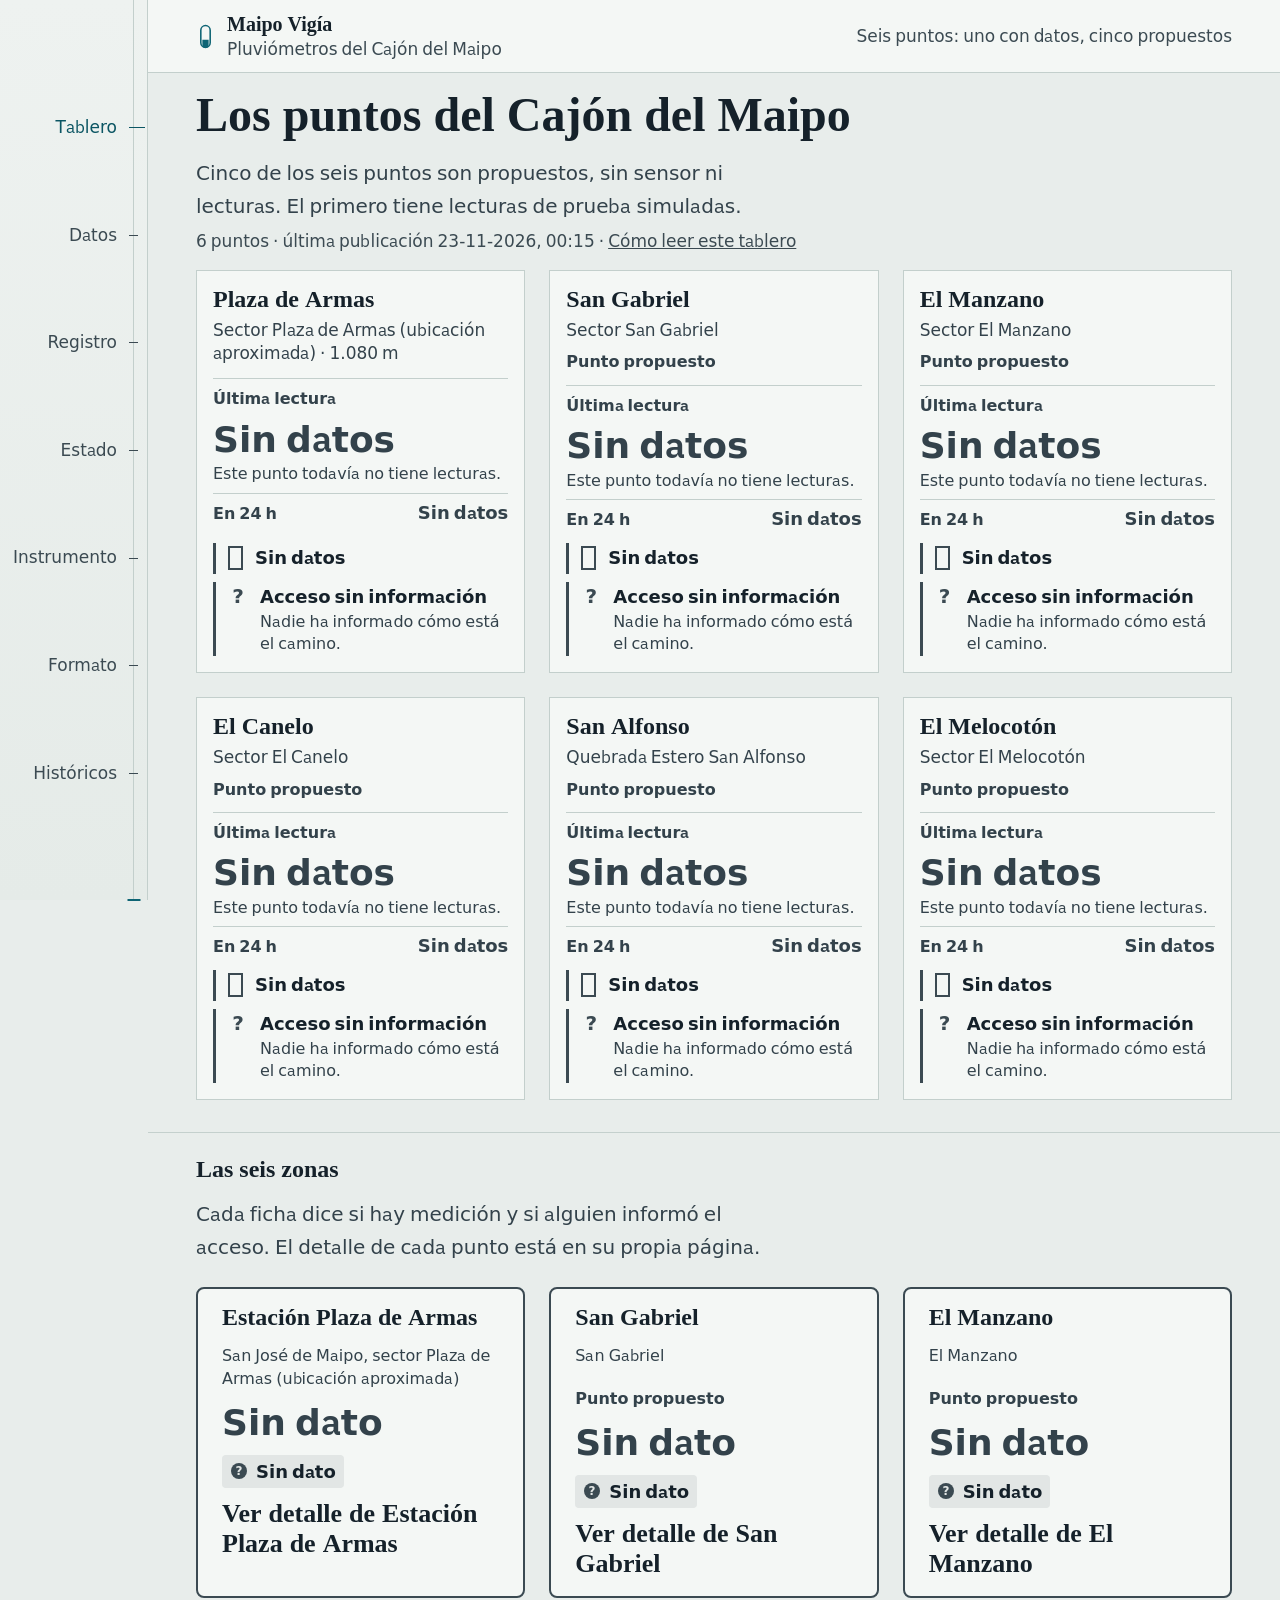
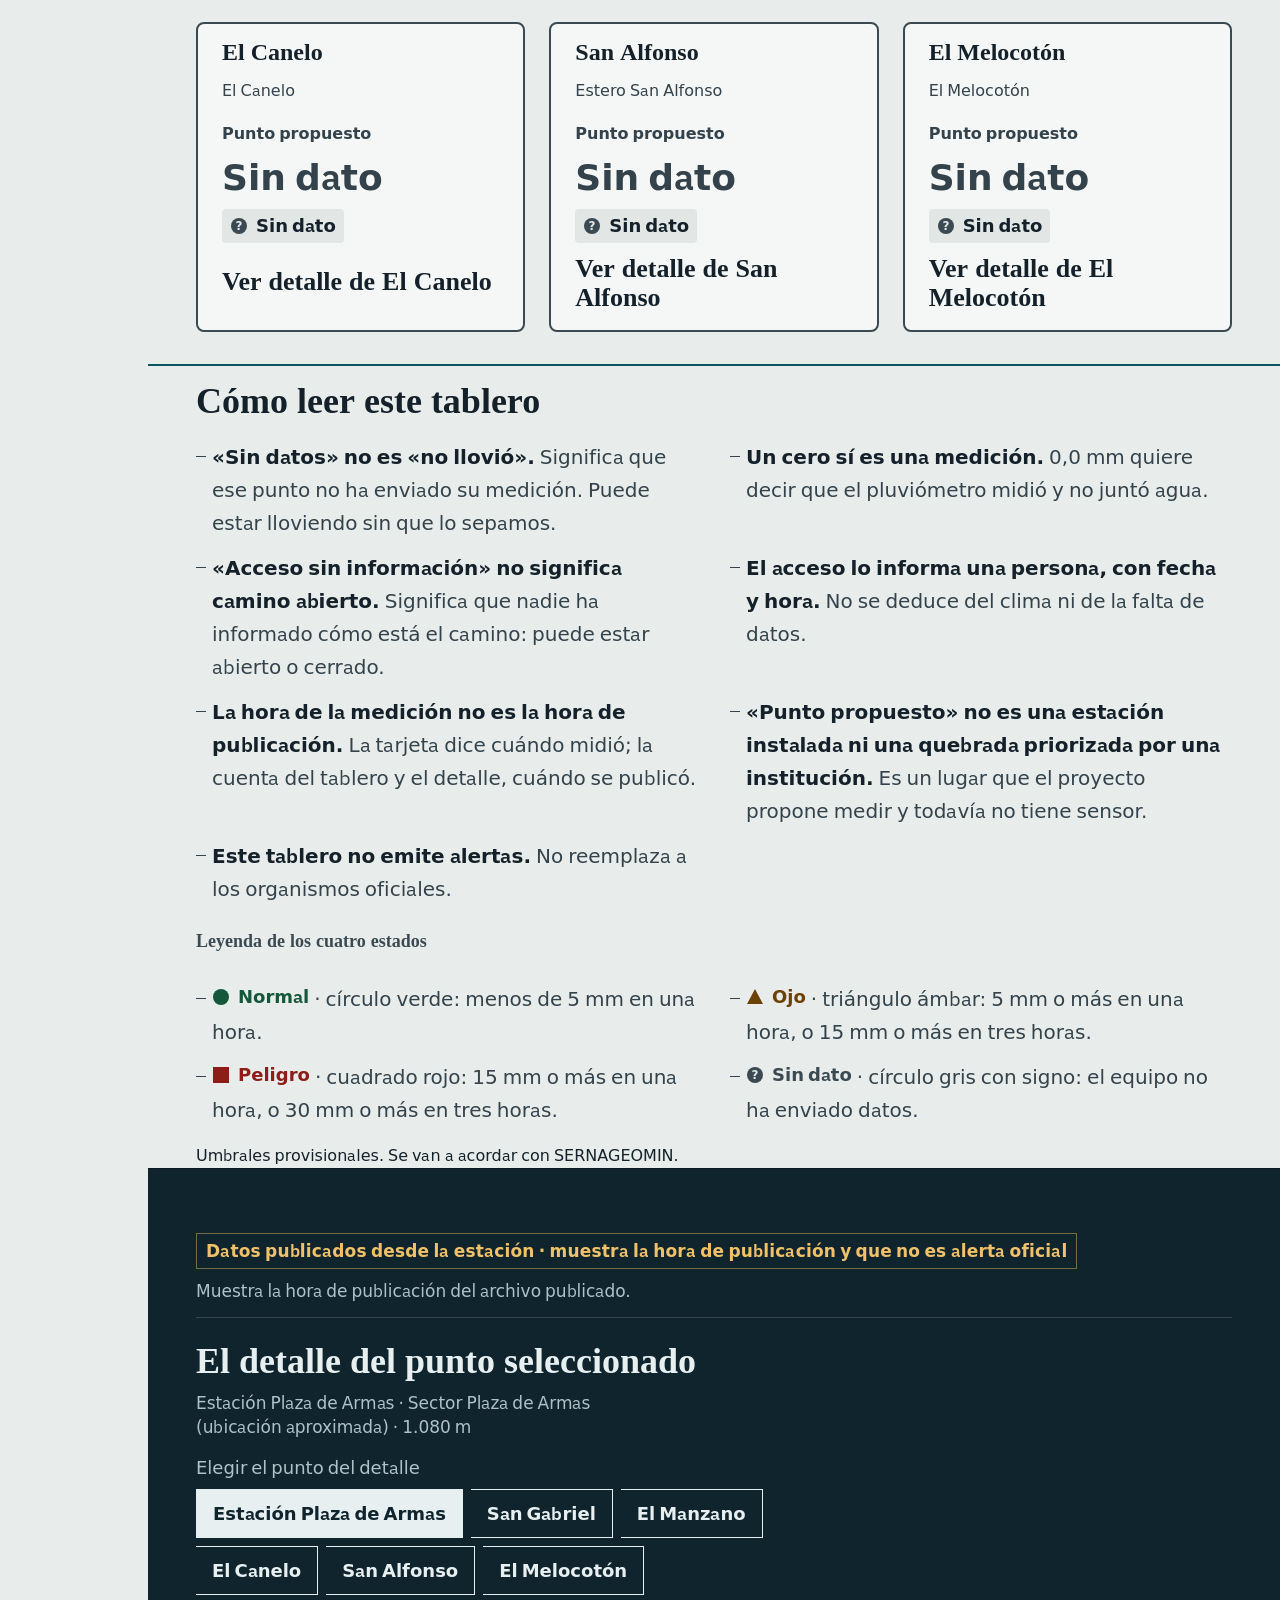
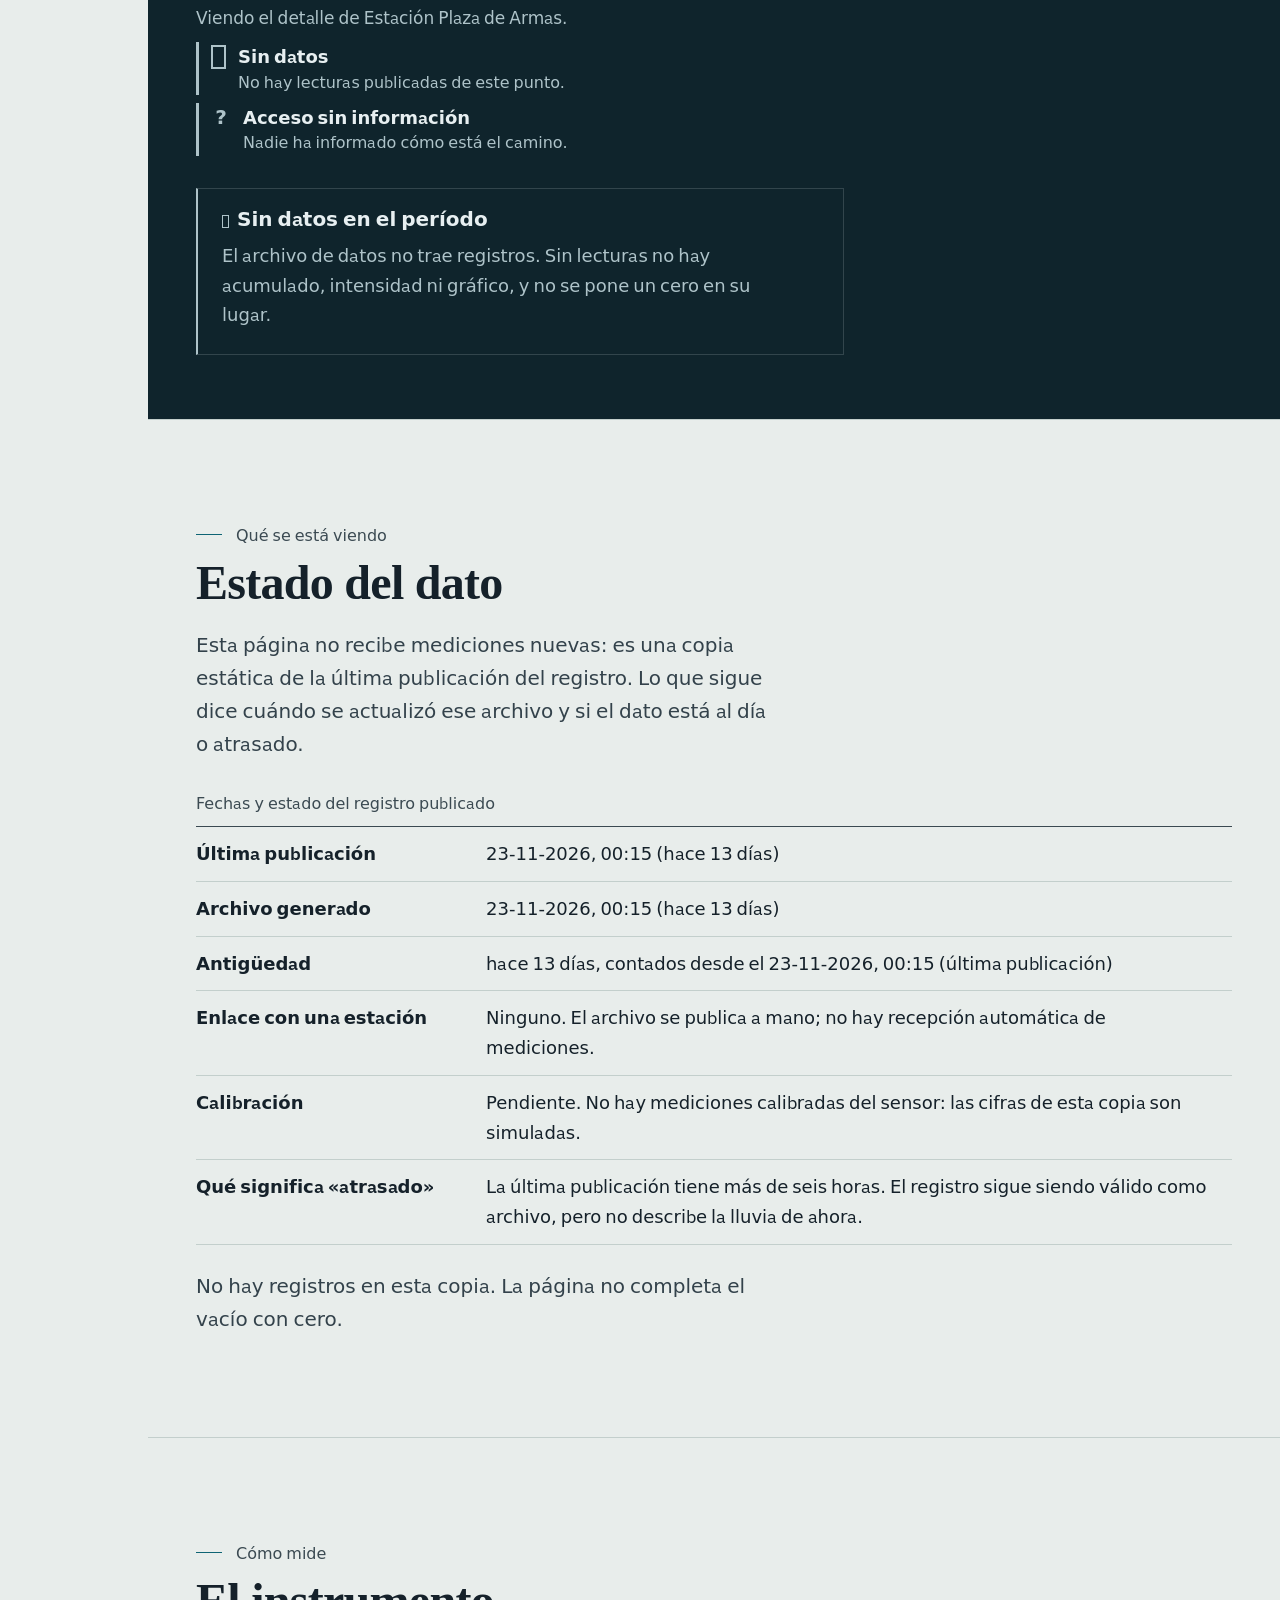
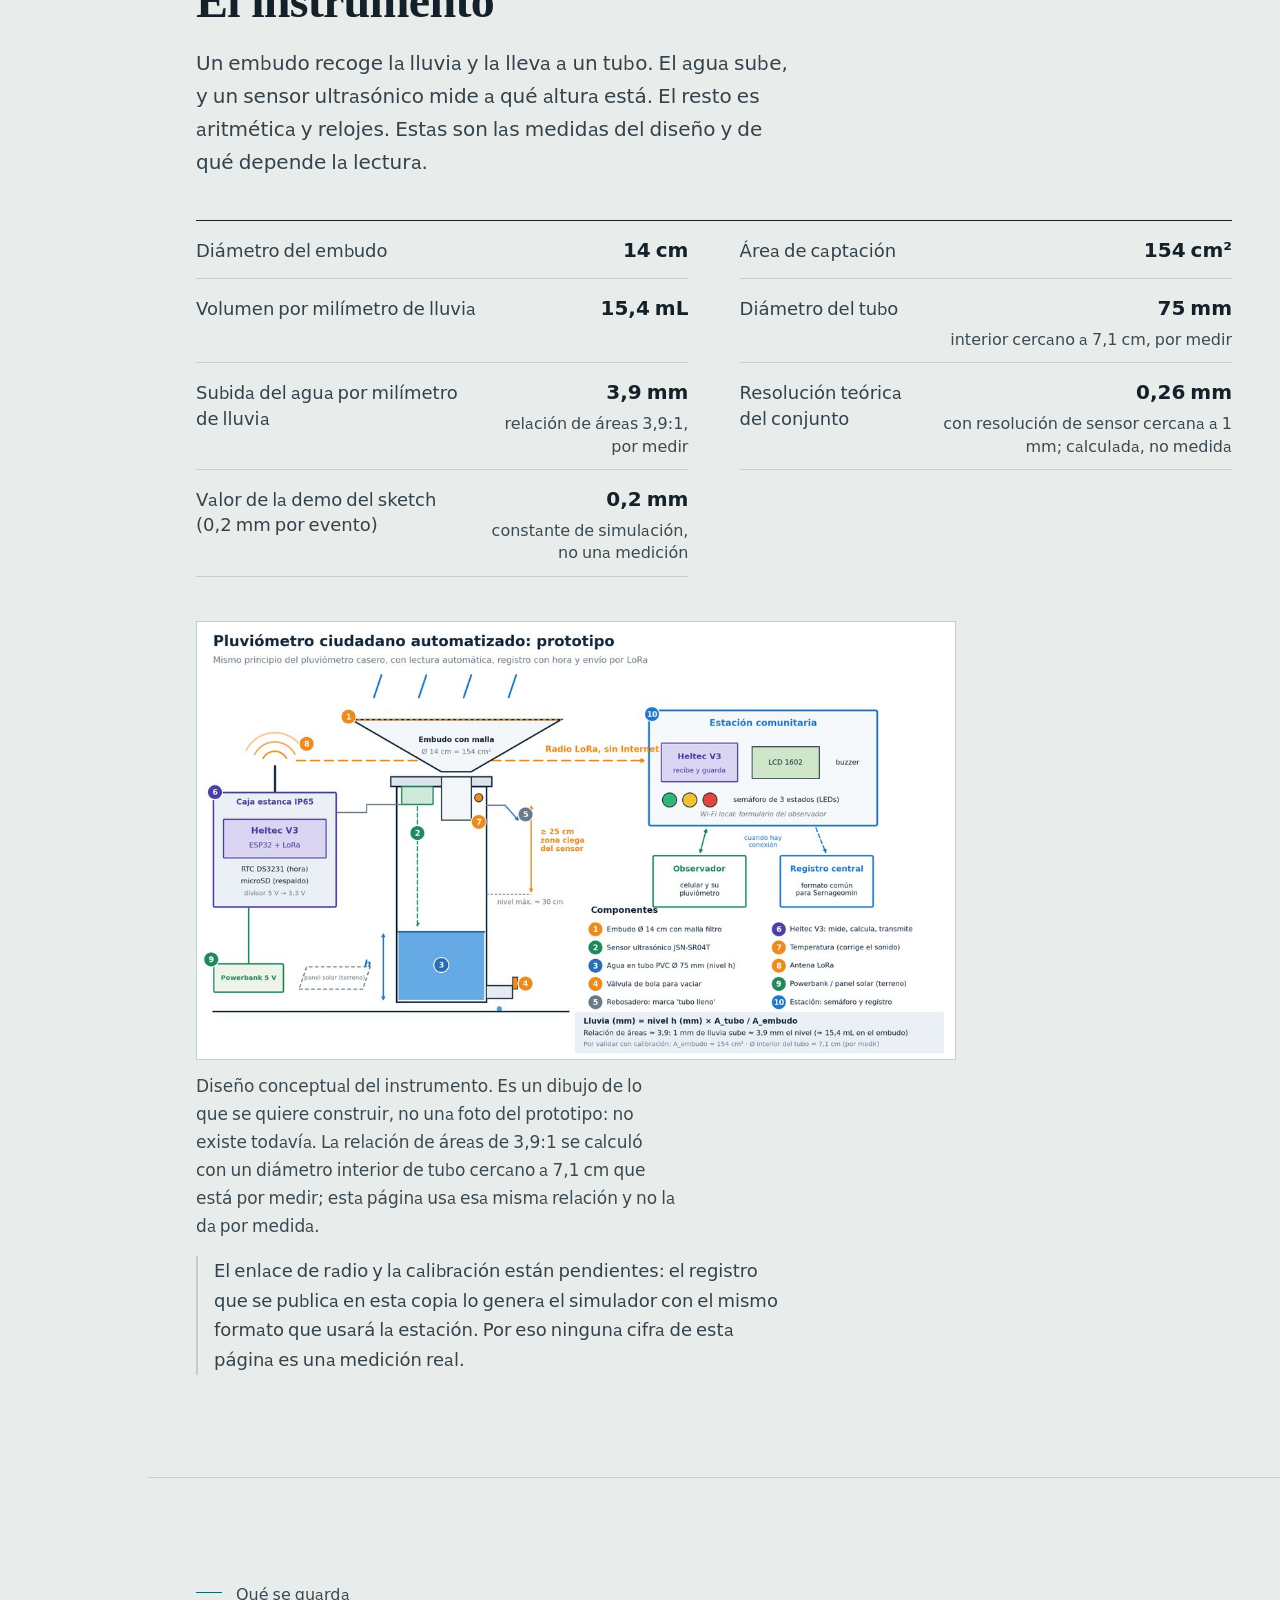
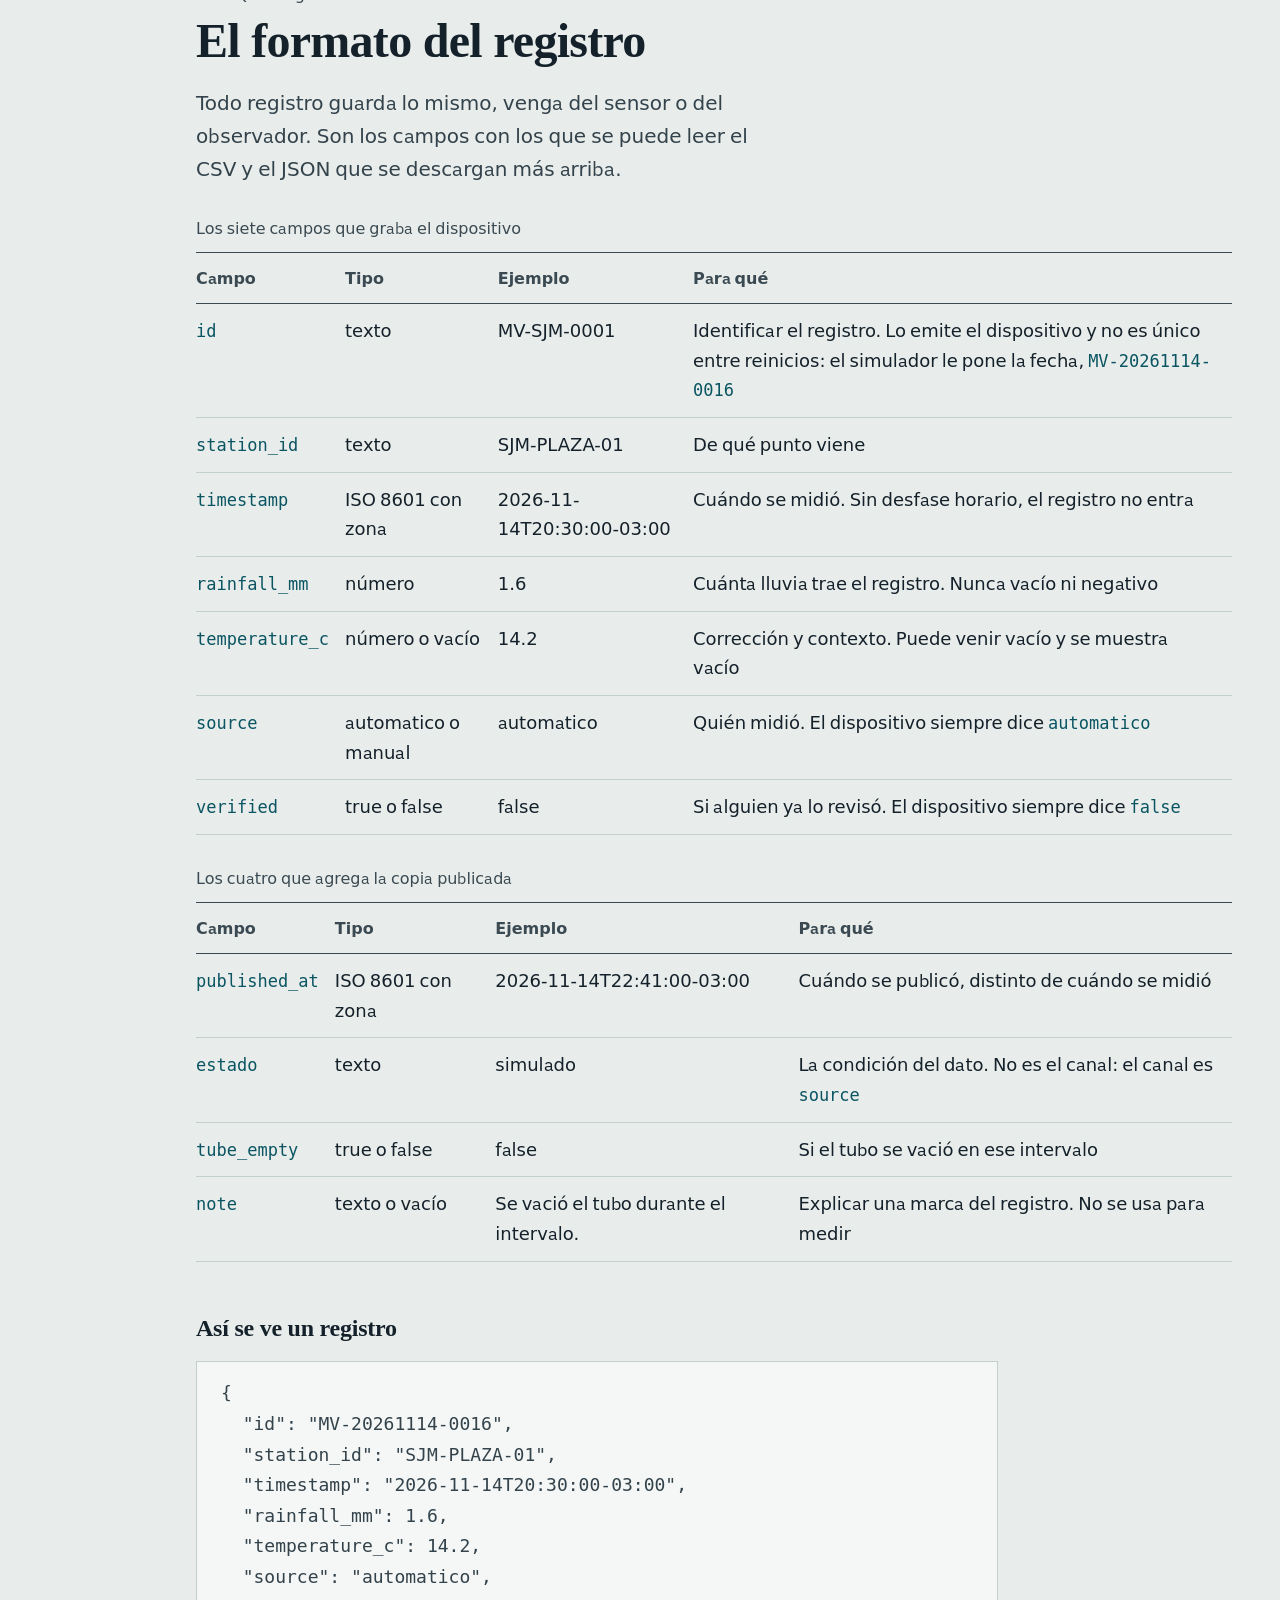
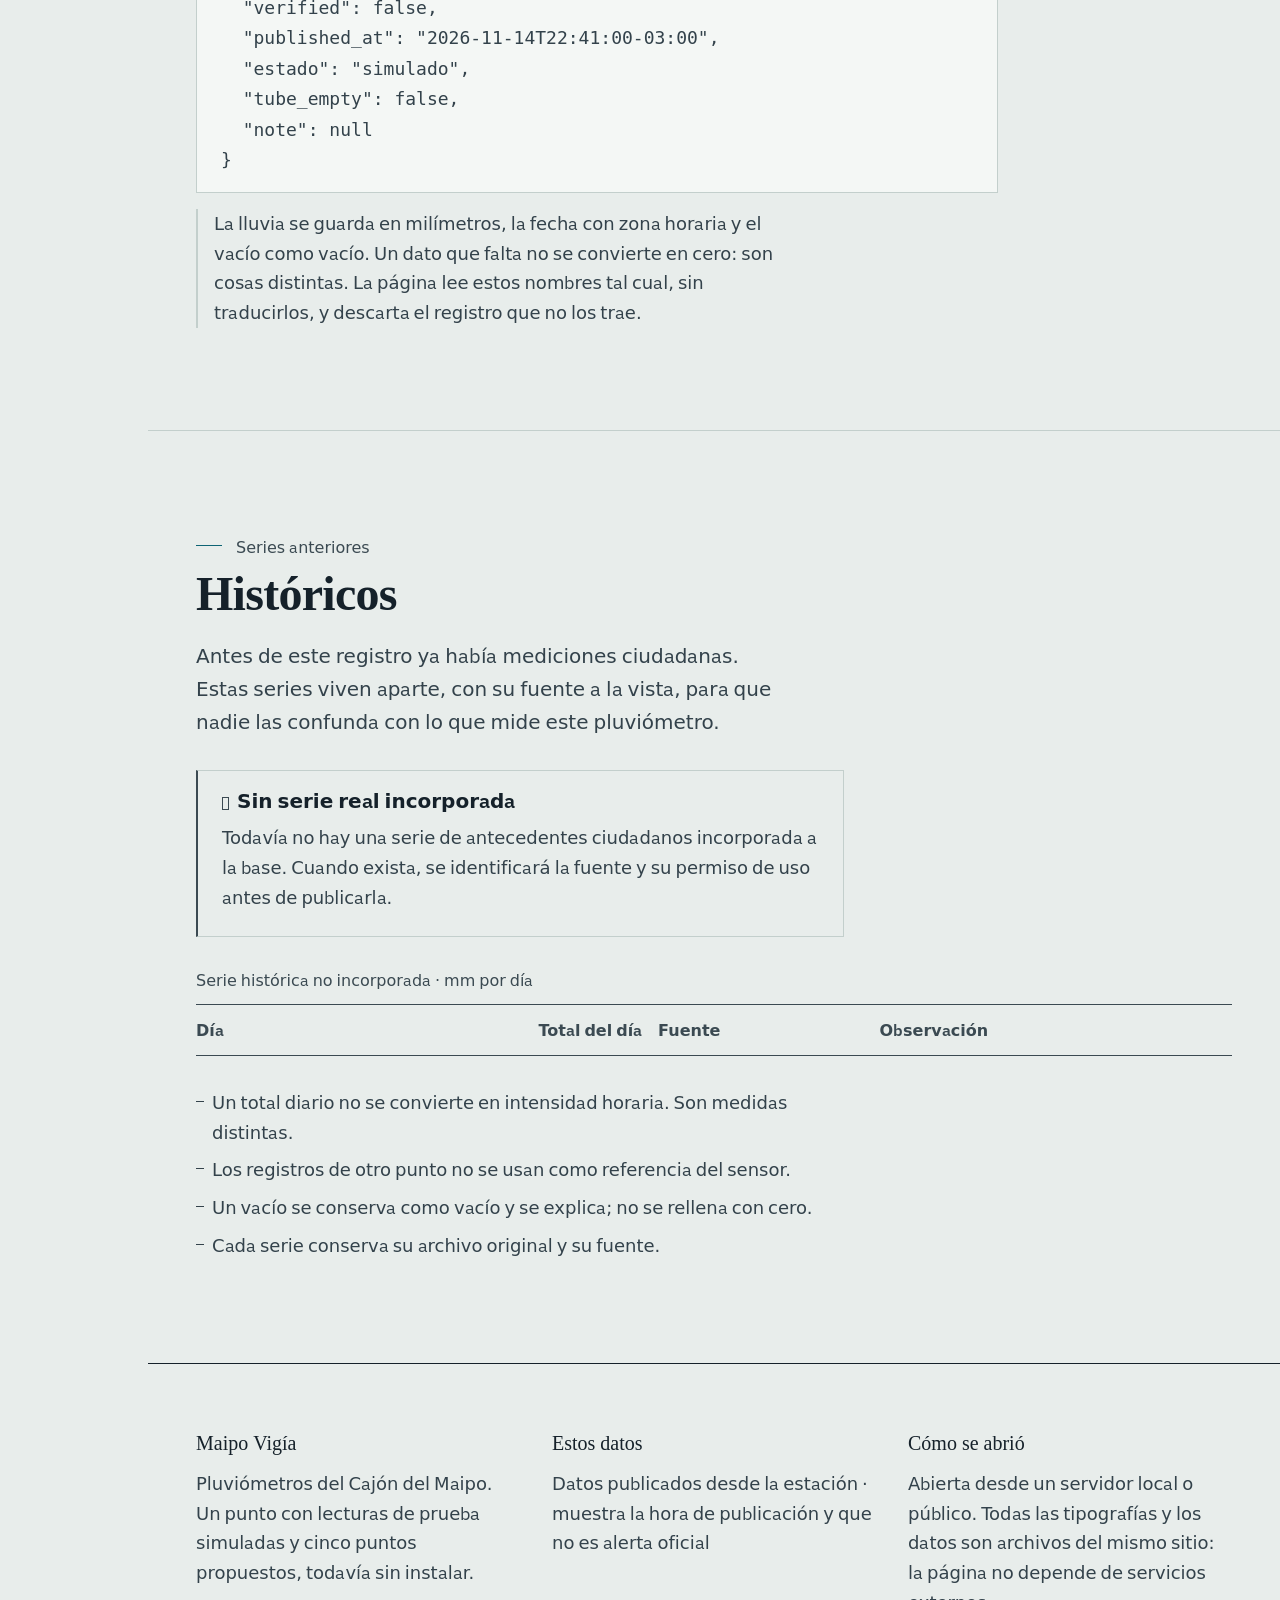
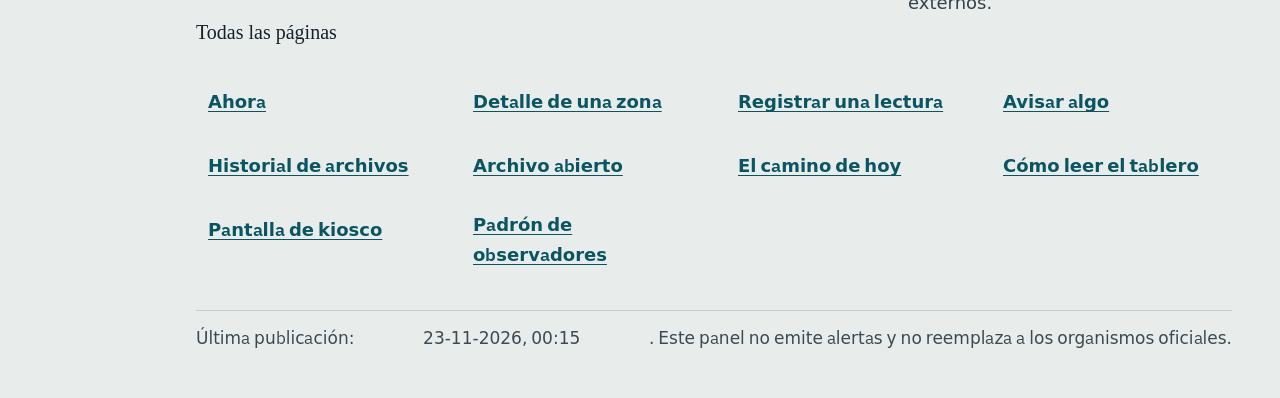
==== commit c6f93f38: "Publica el sitio final de Maipo Vigía Cierra t1, t2, t5, t11, t12, t13, t14 y t10: CSS unificado, di" ====
--- a/docs/index.html
+++ b/docs/index.html
@@ -12,6 +12,7 @@
 <script src="datos/registros.js" defer></script>
 <script src="datos/historicos.js" defer></script>
 <script src="assets/app.js" defer></script>
+<script src="assets/paginas.js" defer></script>
 </head>
 <body>
 
@@ -87,6 +88,17 @@
           Sin él no hay tarjetas que mostrar; el detalle del registro sigue abajo.
         </p>
       </div>
+    </div>
+  </section>
+
+  <!-- Las seis zonas, con la misma ficha que usan las páginas portadas. Las
+       arman los datos/estaciones.js con assets/paginas.js, sin pedir nada
+       a la red. Va después del tablero para no correr las tarjetas de arriba. -->
+  <section class="bloque-pagina" aria-labelledby="zonas-titulo">
+    <div class="contenido">
+      <h2 class="titulo-pagina" id="zonas-titulo" style="font-size:1.5rem">Las seis zonas</h2>
+      <p class="bajada-pagina">Cada ficha dice si hay medición y si alguien informó el acceso. El detalle de cada punto está en su propia página.</p>
+      <div class="rejilla-zonas" data-estaciones><!-- lo llena paginas.js --></div>
     </div>
   </section>
 
@@ -114,6 +126,15 @@
         <li><strong>Este tablero no emite alertas.</strong> No reemplaza a los organismos
           oficiales.</li>
       </ul>
+
+      <h3 class="tabla__titulo" style="font-family:var(--serif);font-size:1.125rem;margin-top:1.5rem">Leyenda de los cuatro estados</h3>
+      <ul class="como-leer__lista">
+        <li><span class="marca-estado marca-estado--verde"><svg viewBox="0 0 18 18" aria-hidden="true"><circle cx="9" cy="9" r="8" fill="currentColor"/></svg><span>Normal</span></span> · círculo verde: menos de 5 mm en una hora.</li>
+        <li><span class="marca-estado marca-estado--ambar"><svg viewBox="0 0 18 18" aria-hidden="true"><polygon points="9,1 17,16 1,16" fill="currentColor"/></svg><span>Ojo</span></span> · triángulo ámbar: 5 mm o más en una hora, o 15 mm o más en tres horas.</li>
+        <li><span class="marca-estado marca-estado--rojo"><svg viewBox="0 0 18 18" aria-hidden="true"><rect x="1" y="1" width="16" height="16" fill="currentColor"/></svg><span>Peligro</span></span> · cuadrado rojo: 15 mm o más en una hora, o 30 mm o más en tres horas.</li>
+        <li><span class="marca-estado marca-estado--sin-dato"><svg viewBox="0 0 18 18" aria-hidden="true"><circle cx="9" cy="9" r="8" fill="currentColor"/><text x="9" y="13" text-anchor="middle" font-size="12" font-weight="600" fill="#E2E6E5">?</text></svg><span>Sin dato</span></span> · círculo gris con signo: el equipo no ha enviado datos.</li>
+      </ul>
+      <p style="font-size:1rem;margin-top:1rem">Umbrales provisionales. Se van a acordar con SERNAGEOMIN.</p>
     </div>
   </section>
 
@@ -123,8 +144,8 @@
     <div class="contenido">
 
       <p class="rotulo">
-        <span class="rotulo__marca">Datos simulados para prueba</span>
-        <span>No corresponden a una medición real.</span>
+        <span class="rotulo__marca" id="origen-datos">Comprobando el origen de los datos…</span>
+        <span id="origen-detalle">—</span>
       </p>
 
       <div class="panel__cabeza">
@@ -355,7 +376,7 @@
       <p class="seccion__numero">Qué se está viendo</p>
       <h2>Estado del dato</h2>
       <p class="entrada">
-        Esta página no recibe mediciones en vivo: es una copia estática de la última
+        Esta página no recibe mediciones nuevas: es una copia estática de la última
         publicación del registro. Lo que sigue dice cuándo se actualizó ese archivo y si el
         dato está al día o atrasado.
       </p>
@@ -528,10 +549,7 @@
       </div>
       <div>
         <p class="pie__titulo">Estos datos</p>
-        <p class="pie__texto">
-          Copia estática de la última publicación; no recibe mediciones en vivo. Datos
-          simulados para prueba.
-        </p>
+        <p class="pie__texto" id="modo-datos">Comprobando el origen de los datos…</p>
       </div>
       <div>
         <p class="pie__titulo">Cómo se abrió</p>
@@ -540,6 +558,19 @@
         </p>
       </div>
     </div>
+    <p class="pie__titulo">Todas las páginas</p>
+    <ul class="enlaces-pie">
+      <li><a href="index.html">Ahora</a></li>
+      <li><a href="zona.html">Detalle de una zona</a></li>
+      <li><a href="registrar.html">Registrar una lectura</a></li>
+      <li><a href="avisar.html">Avisar algo</a></li>
+      <li><a href="historial.html">Historial de archivos</a></li>
+      <li><a href="archivo.html">Archivo abierto</a></li>
+      <li><a href="camino.html">El camino de hoy</a></li>
+      <li><a href="ayuda.html">Cómo leer el tablero</a></li>
+      <li><a href="kiosco.html">Pantalla de kiosco</a></li>
+      <li><a href="observadores.html">Padrón de observadores</a></li>
+    </ul>
     <p class="pie__legal">
       Última publicación: <span id="pie-actualizado">—</span>. Este panel no emite alertas y
       no reemplaza a los organismos oficiales.
@@ -569,5 +600,33 @@
   }, 3000);
 </script>
 
+<script>
+  /* El rótulo del origen de los datos no puede quedar fijo: cambia según lo
+     que el publicador dejó en datos/registros.js. No pide nada a la red. */
+  document.addEventListener('DOMContentLoaded', function () {
+    var metros = window.REGISTROS || {};
+    var rotulo, detalle, modo;
+    if (typeof metros.label === 'string' && /simulad|ficticia/i.test(metros.label)) {
+      rotulo = 'Datos de prueba simulados';
+      detalle = 'No corresponden a una medición real.';
+      modo = rotulo;
+    } else if (metros.generated_at || metros.published_at) {
+      rotulo = 'Datos publicados desde la estación · muestra la hora de publicación y que no es alerta oficial';
+      detalle = 'Muestra la hora de publicación del archivo publicado.';
+      modo = rotulo;
+    } else {
+      rotulo = 'Origen de los datos no declarado en el archivo publicado';
+      detalle = 'No se puede afirmar de dónde vienen los datos.';
+      modo = rotulo;
+    }
+    var nodo = document.getElementById('origen-datos');
+    if (nodo) nodo.textContent = rotulo;
+    nodo = document.getElementById('origen-detalle');
+    if (nodo) nodo.textContent = detalle;
+    nodo = document.getElementById('modo-datos');
+    if (nodo) nodo.textContent = modo;
+  });
+</script>
+
 </body>
 </html>
--- a/docs/assets/estilos.css
+++ b/docs/assets/estilos.css
@@ -2251,3 +2251,765 @@
   #tablero .estacion__acumulado { order: 7; }
   #tablero .estacion__nota { order: 8; }
 }
+
+/* ==========================================================================
+   16 · CAPA UNIFICADA DE LAS TRECE PANTALLAS
+
+   Las trece pantallas de stitch/entrega2/crudo/stitch_maipo_vig_* traían un
+   :root propio y utilidades repetidas. Acá queda la intersección buena, escrita
+   con los nombres que ya usa el sistema: superficies, tinta, filetes y la
+   escala de espaciado de la sección 02. Es una capa que se agrega: no se
+   renombró ni se redefinió ninguna clase de las secciones 01 a 15.
+
+   Las tres caras de tipo ya están declaradas en la sección 01 y apuntan a
+   fuentes/plex-400.woff2, fuentes/plex-600.woff2 y
+   fuentes/spectral-600.woff2. No se declaran dos veces y no hay peticiones a
+   la red. Los iconos son SVG en línea con currentColor: no hay fuentes de
+   iconos. Filetes, radios, padding y gap se escriben con su valor literal: el
+   motor de render usado en la verificación no resuelve var() dentro de esas
+   propiedades abreviadas, y una tarjeta sin borde deja de decir su estado.
+   Los tokens siguen siendo la fuente documentada de esos valores.
+
+   COMPARACIÓN CON EL :root VIGENTE
+   ---------------------------------------------------------------------------
+   Se conserva                     Se agrega de las pantallas
+   --papel, --papel-alto           --radio 8 px, --radio-chico 4 px,
+   --tinta, --tinta-2, --tinta-3   --radio-grande 12 px (9, 5 y 1 pantallas)
+   --linea, --agua                 --t-enlace 26 px (10 pantallas)
+   --sans, --serif, --mono         --borde-claro #C4D0CD (9 pantallas)
+   escala --t-2xs a --t-cifra      --alto-barra 72 / --alto-barra-movil 64
+   espaciado --e-1 a --e-8         --alto-inferior 80 / --tope-tacto 56
+   interlíneas --ti-*              los cuatro pigmentos del semáforo
+
+   El --borde de las pantallas no se copia con ese nombre: --linea ya cumple
+   el mismo papel en el sistema. Se agrega --borde-claro con el valor exacto
+   de las nueve pantallas que lo traen, para los componentes nuevos. Tampoco
+   se renombran --verde, --ambar ni --oxido: pertenecen al panel oscuro y a la
+   impresión. Por eso los semáforos se llaman --sem-*.
+
+   TABLA DE TOKENS · contraste WCAG medido sobre papel
+   ---------------------------------------------------------------------------
+   Token                Valor      Sobre papel  Sobre papel alto  Uso
+   ---------------------------------------------------------------------------
+   --papel              #E8EDEB       1,00:1        1,10:1        fondo de página
+   --papel-alto         #F4F7F5       1,10:1        1,00:1        tarjeta, tabla
+   --tinta              #15212A      13,83:1       15,18:1        texto principal
+   --tinta-2            #33424B       8,78:1        9,63:1        texto de apoyo
+   --borde-claro        #C4D0CD       1,34:1        1,47:1        filetes (no texto)
+   --agua               #0E6474       5,74:1        6,29:1        filetes y marcas
+   --agua-tinta         #0B5563       7,12:1        7,81:1        enlaces y botón
+   --sem-verde          #14573A       7,23:1        7,93:1        normal / al día
+   --sem-aviso          #6D4004       7,44:1        8,16:1        ojo / atrasado
+   --sem-error          #8C1D18       7,70:1        8,45:1        peligro
+   --sem-sin-dato       #3B4A52       7,76:1        8,51:1        sin dato
+   --sem-verde-relleno  #D8E7DC       1,08:1        1,19:1        fondo de marca
+   --sem-aviso-relleno  #F6E3B8       1,07:1        1,17:1        fondo de marca
+   --sem-error-relleno  #F3D2CB       1,19:1        1,31:1        fondo de marca
+   --sem-sin-relleno    #E2E6E5       1,06:1        1,17:1        fondo de marca
+   --pantalla           #0F242C      13,56:1       14,87:1        hover del botón
+   --blanco             #FFFFFF       1,18:1        1,08:1        texto del botón
+   ---------------------------------------------------------------------------
+   Familia      Tokens                     Valores compartidos
+   ---------------------------------------------------------------------------
+   Tipografía   --t-2xs … --t-cifra        16 / 17 / 18 / 19 / 20 / 24 / 26 /
+                                          28-36 / 32-48 / 38,4-67,2 / 48-72 px
+   Interlínea   --ti-titular … --ti-texto  1,05 / 1,15 / 1,4 / 1,65
+   Espaciado    --e-1 … --e-8              4 / 8 / 12 / 16 / 24 / 32 / 48 / 64 px
+   Radios       --radio-chico, --radio,    4 / 8 / 12 px
+                --radio-grande
+   Barras       --tope-tacto,              56 px de toque; 72 escritorio;
+                --alto-barra*,             64 celular; 80 inferior
+                --alto-inferior
+
+   Los rellenos son fondo, nunca tinta: la palabra encima va siempre en
+   --tinta, que es lo que más contrasta. Medido sobre cada relleno:
+     #15212A sobre #D8E7DC = 12,77:1   #15212A sobre #F6E3B8 = 12,94:1
+     #15212A sobre #F3D2CB = 11,61:1   #15212A sobre #E2E6E5 = 13,01:1
+   Y el texto blanco del botón primario: #FFFFFF sobre #0B5563 = 8,42:1.
+
+   Los cuatro colores del semáforo son los de las pantallas, sin excepción:
+   #14573A, #6D4004, #8C1D18 y #3B4A52, con rellenos #D8E7DC, #F6E3B8,
+   #F3D2CB y #E2E6E5. El sistema de lectura fácil conserva sus propios
+   --verde, --ambar y --oxido para el panel oscuro y la impresión; por eso los
+   semáforos de estas pantallas llevan nombre aparte y no pisan los anteriores.
+   --------------------------------------------------------------------------- */
+
+:root {
+  /* Alias de familia: el marcado portado puede usar los nombres del diseño. */
+  --font-sans: var(--sans);
+  --font-serif: var(--serif);
+  --font-mono: var(--mono);
+
+  /* Pigmentos del semáforo, con los valores exactos de las trece pantallas. */
+  --sem-verde: #14573A;
+  --sem-verde-relleno: #D8E7DC;
+  --sem-aviso: #6D4004;
+  --sem-aviso-relleno: #F6E3B8;
+  --sem-error: #8C1D18;
+  --sem-error-relleno: #F3D2CB;
+  --sem-sin-dato: #3B4A52;
+  --sem-sin-relleno: #E2E6E5;
+
+  --borde-claro: #C4D0CD;   /* el --borde de nueve pantallas, sobre papel */
+  --blanco: #FFFFFF;
+
+  /* La intersección de las pantallas: 8 px en las tarjetas y los botones,
+     4 px en las marcas, 12 px en los recuadros grandes. Ninguna sombra. */
+  --radio: 8px;
+  --radio-chico: 4px;
+  --radio-grande: 12px;
+
+  /* Escala y ritmo compartidos. El piso sigue siendo 16 px y el cuerpo 20 px. */
+  --t-enlace: 1.625rem;      /* 26 px · enlace grande de las tarjetas */
+  --alto-barra: 4.5rem;      /* 72 px en escritorio */
+  --alto-barra-movil: 4rem;  /* 64 px en celular */
+  --alto-inferior: 5rem;     /* 80 px de la barra inferior */
+  --tope-tacto: 3.5rem;      /* 56 px de botones y enlaces */
+}
+
+/* Los contenedores de las pantallas portadas. No se confunden con
+   .contenido (1180 px y canal fluido) ni con .principal del panel actual. */
+.contenedor {
+  width: 100%;
+  max-width: 1280px;
+  margin-inline: auto;
+  padding-inline: 24px;
+}
+
+.principal {
+  flex: 1;
+  display: flex;
+  flex-direction: column;
+  gap: 28px;
+  padding-block: 12px 40px;
+}
+
+/* ------------------------------------------------- 16.1 barra superior */
+
+.barra-superior {
+  min-height: var(--alto-barra);
+  display: flex;
+  align-items: center;
+  background: var(--papel);
+  border-bottom: 1px solid #C4D0CD;
+}
+
+.barra-superior-interior {
+  width: 100%;
+  display: flex;
+  align-items: center;
+  justify-content: space-between;
+  gap: 24px;
+}
+
+.barra-izquierda,
+.barra-derecha { display: flex; align-items: center; }
+.barra-izquierda { gap: 28px; }
+.barra-derecha { gap: var(--e-4); }
+
+/* `.marca` ya existe en la cabecera del sitio: solo se toca dentro de la
+   barra nueva, que hoy no está en index.html. Así no se rompe el logotipo. */
+.barra-superior .marca,
+.marca-barra {
+  min-height: var(--tope-tacto);
+  display: inline-flex;
+  align-items: center;
+  font-family: var(--serif);
+  font-size: var(--t-enlace);
+  font-weight: 600;
+  line-height: 1.1;
+  color: var(--tinta);
+  text-decoration: none;
+}
+
+.nav-principal { display: flex; align-items: center; gap: 8px; }
+
+.nav-enlace {
+  min-width: var(--tope-tacto);
+  min-height: var(--tope-tacto);
+  padding-inline: 14px;
+  display: inline-flex;
+  align-items: center;
+  justify-content: center;
+  font-size: var(--t-sm);
+  font-weight: 600;
+  color: var(--tinta-2);
+  text-decoration: none;
+  border-bottom: 3px solid transparent;
+}
+.nav-enlace[aria-current='page'] {
+  color: var(--agua-tinta);
+  border-bottom-color: #0E6474;
+}
+
+.etiqueta-ejemplo {
+  padding: 4px 10px;
+  border: 1px solid #C4D0CD;
+  border-radius: 4px;
+  background: var(--papel-alto);
+  color: var(--tinta-2);
+  font-size: var(--t-2xs);
+  font-weight: 600;
+}
+
+.hora-actualizacion {
+  color: var(--tinta-2);
+  font-size: var(--t-sm);
+  font-variant-numeric: tabular-nums;
+}
+
+/* --------------------------------------- 16.2 barra inferior móvil */
+
+/* En escritorio no existe: la navegación va en la barra superior. */
+.barra-inferior { display: none; }
+
+@media (max-width: 720px) {
+  .barra-superior {
+    min-height: var(--alto-barra-movil);
+    padding: 4px 16px;
+    gap: 12px;
+  }
+  .nav-principal, .etiqueta-ejemplo { display: none; }
+
+  .barra-inferior {
+    position: fixed;
+    inset: auto 0 0;
+    z-index: 30;
+    min-height: var(--alto-inferior);
+    display: grid;
+    grid-template-columns: repeat(3, minmax(0, 1fr));
+    background: var(--papel-alto);
+    border-top: 2px solid #C4D0CD;
+    padding-bottom: env(safe-area-inset-bottom, 0px);
+  }
+
+  .nav-movil-item {
+    min-height: 48px;
+    display: flex;
+    flex-direction: column;
+    align-items: center;
+    justify-content: center;
+    gap: 4px;
+    border-top: 4px solid transparent;
+    color: var(--tinta-2);
+    font-size: var(--t-sm);
+    font-weight: 600;
+    text-decoration: none;
+  }
+  .nav-movil-item svg { width: 24px; height: 24px; fill: none; stroke: currentColor; stroke-width: 2; }
+  .nav-movil-item[aria-current='page'] {
+    background: var(--papel);
+    color: var(--agua-tinta);
+    border-top-color: #0E6474;
+  }
+
+  /* Las pantallas con barra inferior dejan su sitio al contenido. */
+  .principal { padding-bottom: calc(40px + var(--alto-inferior)); }
+}
+
+/* ------------------------------------------- 16.3 tarjeta de zona */
+
+.tarjeta-zona {
+  --signal: var(--sem-sin-dato);
+  --relleno: var(--sem-sin-relleno);
+  min-width: 0;
+  display: flex;
+  flex-direction: column;
+  gap: 12px;
+  padding: 16px 24px;
+  background: var(--papel-alto);
+  border: 2px solid #C4D0CD;
+  border-radius: 8px;
+  color: var(--tinta);
+}
+
+/* La tarjeta no crece solo por el estado: si el texto se agranda, crece con
+   él. En escritorio se reserva la altura de 250 px que tenían las pantallas. */
+@media (min-width: 900px) {
+  .tarjeta-zona { min-height: 250px; }
+}
+
+.tarjeta-zona--verde     { --signal: var(--sem-verde);     --relleno: var(--sem-verde-relleno); }
+.tarjeta-zona--ambar     { --signal: var(--sem-aviso);     --relleno: var(--sem-aviso-relleno); }
+.tarjeta-zona--rojo      { --signal: var(--sem-error);     --relleno: var(--sem-error-relleno); }
+.tarjeta-zona--sin-dato  { --signal: var(--sem-sin-dato);  --relleno: var(--sem-sin-relleno); }
+/* Grafías alternativas del archivo de datos: nadie se queda sin color. */
+.tarjeta-zona--normal    { --signal: var(--sem-verde);     --relleno: var(--sem-verde-relleno); }
+.tarjeta-zona--aviso     { --signal: var(--sem-aviso);     --relleno: var(--sem-aviso-relleno); }
+.tarjeta-zona--error     { --signal: var(--sem-error);     --relleno: var(--sem-error-relleno); }
+.tarjeta-zona--sin_dato  { --signal: var(--sem-sin-dato);  --relleno: var(--sem-sin-relleno); }
+
+.tarjeta-zona[class*='--verde'],
+.tarjeta-zona[class*='--normal'] { border-color: #14573A; }
+.tarjeta-zona[class*='--ambar'],
+.tarjeta-zona[class*='--aviso']  { border-color: #6D4004; }
+.tarjeta-zona[class*='--rojo'],
+.tarjeta-zona[class*='--error']  { border-color: #8C1D18; }
+.tarjeta-zona[class*='--sin-dato'],
+.tarjeta-zona[class*='--sin_dato'] { border-color: #3B4A52; }
+
+.tarjeta-zona__cabecera {
+  display: flex;
+  align-items: flex-start;
+  justify-content: space-between;
+  gap: 12px;
+}
+
+.tarjeta-zona__nombre {
+  margin: 0;
+  font-family: var(--serif);
+  font-size: var(--t-enlace);
+  font-weight: 600;
+  line-height: 1.15;
+  color: var(--tinta);
+  overflow-wrap: break-word;
+}
+
+.tarjeta-zona__lugar {
+  margin: 0;
+  color: var(--tinta-2);
+  font-size: var(--t-2xs);
+  line-height: var(--ti-compacto);
+}
+
+.tarjeta-zona__cifra {
+  margin: 0;
+  font-family: var(--serif);
+  font-size: var(--t-cifra);
+  font-weight: 600;
+  line-height: 1;
+  font-variant-numeric: tabular-nums;
+  font-feature-settings: 'tnum' 1;
+}
+
+.tarjeta-zona__unidad {
+  font-family: var(--sans);
+  font-size: var(--t-lg);
+  white-space: nowrap;
+}
+
+/* Cuando en lugar de la cifra va una palabra, se lee como texto. */
+.tarjeta-zona__cifra--texto {
+  font-family: var(--sans);
+  font-size: var(--t-xl);
+  line-height: 1.15;
+  color: var(--tinta-2);
+}
+
+/* ---------------------------------------- 16.4 marca de estado */
+
+/* Cuatro formas dibujadas con SVG en línea en el marcado: cuadrado (peligro),
+   triángulo (ojo), círculo (normal) y círculo con signo (sin dato). El color
+   nunca viaja solo: la palabra de al lado siempre dice cuál es. */
+.marca-estado {
+  --signal: var(--sem-sin-dato);
+  display: inline-flex;
+  align-items: center;
+  gap: 8px;
+  color: var(--signal);
+  font-size: var(--t-sm);
+  font-weight: 600;
+  line-height: var(--ti-compacto);
+}
+
+.marca-estado svg {
+  width: 18px;
+  height: 18px;
+  flex: none;
+  color: var(--signal);
+  fill: currentColor;
+}
+
+.marca-estado--rojo,
+.marca-estado--error    { --signal: var(--sem-error); }
+.marca-estado--ambar,
+.marca-estado--aviso    { --signal: var(--sem-aviso); }
+.marca-estado--verde,
+.marca-estado--normal   { --signal: var(--sem-verde); }
+.marca-estado--sin-dato,
+.marca-estado--sin_dato { --signal: var(--sem-sin-dato); }
+
+/* Dentro de la tarjeta la marca lleva su relleno claro. La palabra va en
+   tinta y el SVG conserva el pigmento: así el texto cumple AAA sobre el
+   relleno, que por sí solo no llega a 7:1. */
+.tarjeta-zona .marca-estado {
+  align-self: flex-start;
+  padding: 4px 8px;
+  border-radius: 4px;
+  background: var(--relleno);
+  color: var(--tinta);
+}
+.tarjeta-zona .marca-estado svg { color: var(--signal); }
+
+[data-estado='sin_datos'] .marca-estado,
+[data-estado='sin-datos'] .marca-estado { --signal: var(--sem-sin-dato); }
+[data-estado='al_dia'] .marca-estado,
+[data-estado='al-dia'] .marca-estado { --signal: var(--sem-verde); }
+[data-estado='atrasado'] .marca-estado,
+[data-estado='parcial'] .marca-estado { --signal: var(--sem-aviso); }
+[data-estado='error'] .marca-estado { --signal: var(--sem-error); }
+
+/* -------------------------------------------- 16.5 botones */
+
+.boton-primario,
+.boton-secundario {
+  min-height: var(--tope-tacto);
+  padding: 0 24px;
+  display: inline-flex;
+  align-items: center;
+  justify-content: center;
+  gap: 8px;
+  border: 2px solid transparent;
+  border-radius: 8px;
+  font-family: var(--sans);
+  font-size: var(--t-sm);
+  font-weight: 600;
+  line-height: var(--ti-compacto);
+  text-decoration: none;
+  cursor: pointer;
+}
+
+.boton-primario {
+  background: var(--agua-tinta);   /* 8,42:1 con texto blanco */
+  border-color: #0B5563;
+  color: var(--blanco);
+}
+
+.boton-secundario {
+  background: var(--papel-alto);
+  border-color: #C4D0CD;
+  color: var(--tinta);
+}
+
+.boton-primario svg,
+.boton-secundario svg {
+  width: 20px;
+  height: 20px;
+  flex: none;
+  fill: none;
+  stroke: currentColor;
+  stroke-width: 2;
+}
+
+@media (hover: hover) {
+  .boton-primario:hover { background: var(--pantalla); border-color: #0F242C; }
+  .boton-secundario:hover { border-color: #33424B; }
+}
+
+@media (max-width: 560px) {
+  .boton-primario,
+  .boton-secundario {
+    width: 100%;
+    min-height: 4rem;
+    font-size: var(--t-base);
+  }
+}
+
+/* ---------------------------------------- 16.6 enlace grande */
+
+.enlace-volver {
+  min-width: var(--tope-tacto);
+  min-height: var(--tope-tacto);
+  display: inline-flex;
+  align-items: center;
+  gap: 8px;
+  color: var(--agua-tinta);
+  font-size: var(--t-sm);
+  font-weight: 600;
+  text-decoration: none;
+}
+
+.enlace-volver svg {
+  width: 20px;
+  height: 20px;
+  flex: none;
+  fill: none;
+  stroke: currentColor;
+  stroke-width: 2;
+}
+
+/* `.zona-enlace` es el nombre del diseño; `.enlace-grande` es el alias
+   descriptivo. Los dos son el mismo enlace de 26 px y 56 px de alto. */
+.zona-enlace,
+.enlace-grande {
+  min-height: var(--tope-tacto);
+  display: inline-flex;
+  flex-direction: column;
+  align-items: flex-start;
+  justify-content: center;
+  font-family: var(--serif);
+  font-size: var(--t-enlace);
+  font-weight: 600;
+  line-height: 1.15;
+  color: var(--tinta);
+  text-decoration: none;
+}
+
+@media (hover: hover) {
+  .enlace-volver:hover,
+  .zona-enlace:hover,
+  .enlace-grande:hover { color: var(--agua-tinta); text-decoration: underline; }
+}
+
+/* ------------------------------------------ 16.7 fila de camino */
+
+.fila-camino {
+  display: flex;
+  align-items: center;
+  gap: 8px;
+  padding-top: 8px;
+  border-top: 1px solid #C4D0CD;
+  color: var(--tinta-2);
+  font-size: var(--t-2xs);
+  line-height: 1.25;
+}
+
+.fila-camino--alerta  { color: var(--sem-error); font-weight: 600; }
+.fila-camino--abierto { color: var(--sem-verde); font-weight: 600; }
+
+.camino-fila {
+  display: flex;
+  align-items: center;
+  justify-content: space-between;
+  gap: 12px;
+  padding: 10px 0;
+  border-bottom: 1px solid #C4D0CD;
+  font-size: var(--t-sm);
+}
+.camino-fila:last-child { border-bottom: 0; }
+
+/* ------------------------------------------------ 16.8 tabla */
+
+.tabla-datos {
+  width: 100%;
+  border-collapse: collapse;
+  font-size: var(--t-sm);
+  font-variant-numeric: tabular-nums;
+}
+
+.tabla-datos caption {
+  padding-bottom: 12px;
+  color: var(--tinta-2);
+  font-size: var(--t-sm);
+  text-align: left;
+}
+
+.tabla-datos thead th {
+  padding: 12px 16px;
+  background: var(--papel-alto);
+  border-top: 1px solid #C4D0CD;
+  border-bottom: 2px solid #C4D0CD;
+  color: var(--tinta-2);
+  font-size: var(--t-2xs);
+  font-weight: 600;
+  text-align: left;
+}
+
+.tabla-datos tbody td {
+  padding: 12px 16px;
+  border-bottom: 1px solid #C4D0CD;
+  color: var(--tinta);
+  vertical-align: baseline;
+}
+
+.tabla-datos .num {
+  text-align: right;
+  font-variant-numeric: tabular-nums;
+}
+
+@media (max-width: 720px) {
+  /* El que se recorre es el contenedor con foco, no la tabla. */
+  .tabla-scroll > .tabla-datos { display: table; overflow: visible; }
+}
+
+/* ------------------------------------------------ 16.9 impresión */
+
+@media print {
+  .barra-superior,
+  .barra-inferior,
+  .boton-primario,
+  .boton-secundario,
+  .enlace-volver { display: none !important; }
+
+  .tarjeta-zona {
+    min-height: 0;
+    break-inside: avoid;
+    background: #ffffff;
+    border: 1px solid #15212A;
+  }
+  .tarjeta-zona .marca-estado { background: transparent; }
+  .tabla-datos { font-size: 13px; }
+  .tabla-datos thead th { background: #ffffff; }
+}
+
+/* ==========================================================================
+   17 · PÁGINAS DEL RECORRIDO
+
+   Armado de las diez páginas del sitio. Solo nombres nuevos; las reglas de
+   lectura fácil de las secciones anteriores siguen mandando. Los filetes y
+   espaciados van en valores literales porque el render de verificación no
+   resuelve abreviaturas con var() desde una hoja externa.
+   ========================================================================== */
+
+.titulo-pagina {
+  margin: 0;
+  font-family: var(--serif);
+  font-size: var(--t-2xl);
+  line-height: var(--ti-titulo);
+  color: var(--tinta);
+}
+
+/* La regla 6 del recorrido pide 56 px para todo lo tocable; esta override va
+   en la capa de páginas y no toca la sección 16. */
+@media (max-width: 720px) {
+  .barra-inferior .nav-movil-item { min-height: 56px; }
+}
+
+.bajada-pagina {
+  margin-top: 12px;
+  max-width: 66ch;
+  color: var(--tinta-2);
+  font-size: var(--t-base);
+  line-height: var(--ti-texto);
+}
+
+.bloque-pagina {
+  margin-top: 32px;
+  padding-top: 24px;
+  border-top: 1px solid #C4D0CD;
+}
+
+.bloque-pagina h2 {
+  margin: 0;
+  font-family: var(--serif);
+  font-size: var(--t-lg);
+  line-height: var(--ti-titulo);
+  color: var(--tinta);
+}
+
+.rejilla-zonas {
+  display: grid;
+  grid-template-columns: 1fr;
+  gap: 16px;
+  margin-top: 24px;
+}
+@media (min-width: 700px) { .rejilla-zonas { grid-template-columns: 1fr 1fr; gap: 24px; } }
+@media (min-width: 1100px) { .rejilla-zonas { grid-template-columns: 1fr 1fr 1fr; } }
+
+.rejilla-zonas .tarjeta-zona { min-height: 0; }
+
+/* Enlaces del pie: diez destinos, todos a la vista y con 56 px de toque. */
+.enlaces-pie {
+  display: grid;
+  grid-template-columns: repeat(auto-fit, minmax(190px, 1fr));
+  gap: 8px 24px;
+  margin-top: 24px;
+  padding: 0;
+  list-style: none;
+}
+.enlaces-pie a,
+.pie__legal a {
+  min-height: 56px;
+  display: inline-flex;
+  align-items: center;
+  padding: 8px 12px;
+  color: var(--agua-tinta);
+  font-size: var(--t-sm);
+  font-weight: 600;
+  text-decoration: underline;
+  text-decoration-thickness: 1px;
+  text-underline-offset: 3px;
+}
+
+.campo { margin-top: 20px; }
+.campo label {
+  display: block;
+  margin-bottom: 4px;
+  color: var(--tinta-2);
+  font-size: var(--t-sm);
+  font-weight: 600;
+}
+.campo input,
+.campo select,
+.campo textarea {
+  width: 100%;
+  min-height: 56px;
+  padding: 12px;
+  border: 2px solid #C4D0CD;
+  border-radius: 4px;
+  background: #ffffff;
+  color: var(--tinta);
+  font-family: var(--sans);
+  font-size: var(--t-sm);
+}
+.campo textarea { min-height: 120px; }
+
+.acciones-pagina {
+  display: flex;
+  flex-wrap: wrap;
+  gap: 12px;
+  margin-top: 24px;
+}
+
+.nota-pagina {
+  margin-top: 24px;
+  max-width: 72ch;
+  padding-left: 16px;
+  border-left: 3px solid #0E6474;
+  color: var(--tinta-2);
+  font-size: var(--t-sm);
+  line-height: var(--ti-texto);
+}
+
+.datos-lista {
+  margin: 16px 0 0;
+  display: grid;
+  grid-template-columns: 1fr;
+}
+.datos-lista > div {
+  padding: 12px 0;
+  border-bottom: 1px solid #C4D0CD;
+}
+.datos-lista dt {
+  color: var(--tinta-2);
+  font-size: var(--t-2xs);
+}
+.datos-lista dd {
+  margin: 4px 0 0;
+  color: var(--tinta);
+  font-size: var(--t-base);
+  font-weight: 600;
+}
+
+/* La fila grande del paso: un número, un nombre y el botón que lo elige. */
+.fila-paso {
+  display: flex;
+  align-items: center;
+  justify-content: space-between;
+  gap: 12px;
+  padding: 12px 0;
+  border-bottom: 1px solid #C4D0CD;
+  color: var(--tinta);
+  font-size: var(--t-sm);
+}
+.fila-paso:last-child { border-bottom: 0; }
+
+/* El esquema de la ruta G-25: una línea y seis nombres, sin estado inventado. */
+.ruta {
+  margin-top: 24px;
+  padding: 24px 16px;
+  border: 2px solid #C4D0CD;
+  border-radius: 8px;
+  background: var(--papel-alto);
+}
+.ruta svg { display: block; width: 100%; height: auto; }
+.ruta text { fill: #15212A; font-family: var(--sans); font-size: 16px; }
+
+/* La pantalla de kiosco: mismos datos, letra y cifras más grandes. */
+.kiosco .titulo-pagina { font-size: var(--t-3xl); }
+.kiosco .tarjeta-zona__cifra { font-size: var(--t-cifra); }
+.kiosco .rejilla-zonas { gap: 24px; }
+
+@media print {
+  .enlaces-pie, .barra-inferior, .acciones-pagina { display: none !important; }
+}
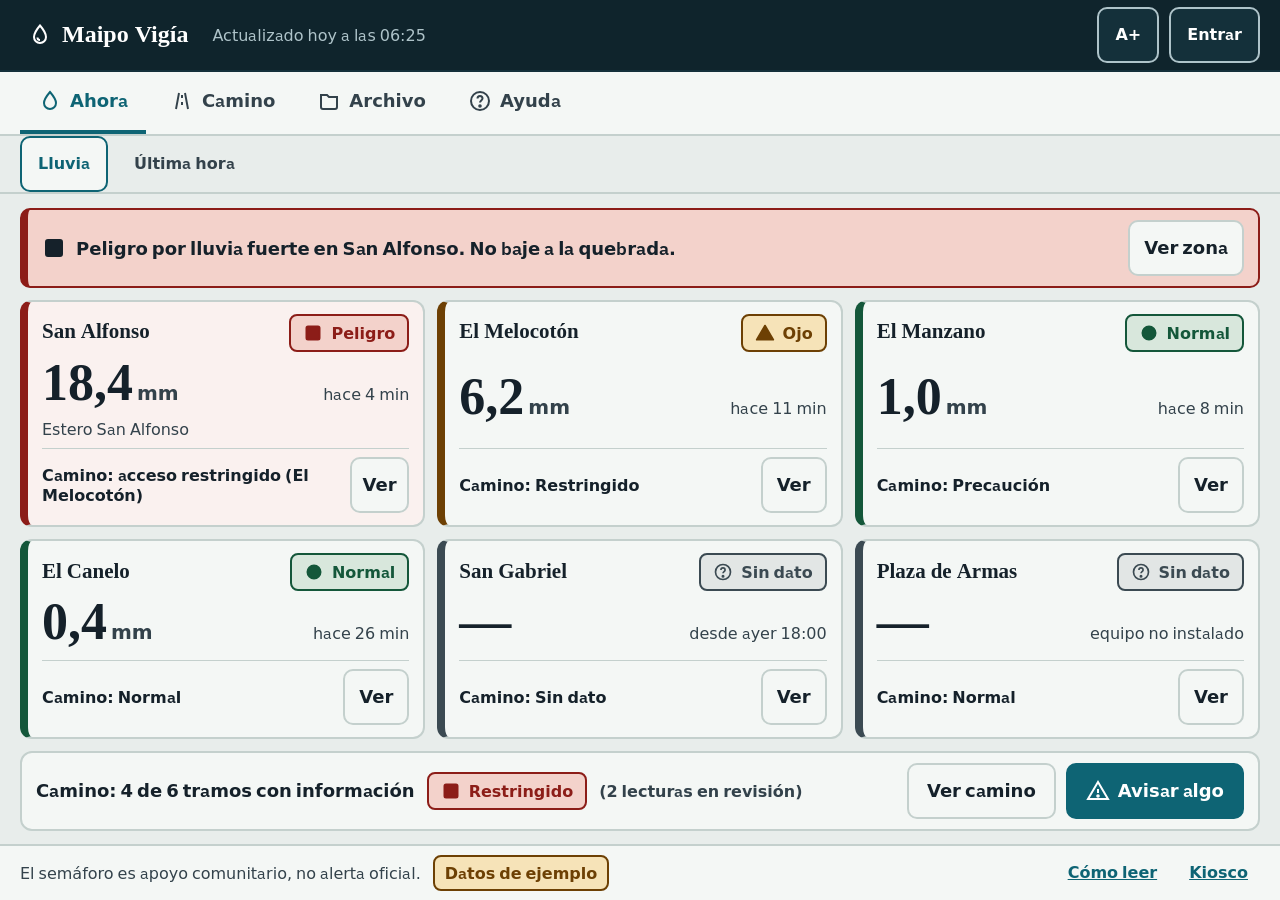
==== commit 12f45e02: "Reemplaza el sitio por el tablero de pestañas con ingreso oficial - index.html nuevo: una sola págin" ====
--- a/docs/index.html
+++ b/docs/index.html
@@ -1,632 +1,93 @@
 <!DOCTYPE html>
 <html lang="es-CL">
 <head>
-<meta charset="utf-8">
-<meta name="viewport" content="width=device-width, initial-scale=1">
-<meta name="color-scheme" content="light">
-<meta name="description" content="Tablero de los puntos de medición del Cajón del Maipo: última lectura de lluvia, acumulado de 24 h, estado del dato y estado de acceso de cada lugar. Un punto con lecturas de prueba simuladas y cinco puntos propuestos.">
-<title>Maipo Vigía · tablero de estaciones del Cajón del Maipo</title>
-<link rel="icon" href="data:image/svg+xml,%3Csvg xmlns='http://www.w3.org/2000/svg' viewBox='0 0 24 32'%3E%3Crect x='6' y='2' width='12' height='28' rx='6' fill='none' stroke='%230E6C7C' stroke-width='2'/%3E%3Cpath d='M8 20h8v8a2 2 0 0 1-2 2H10a2 2 0 0 1-2-2z' fill='%230E6C7C'/%3E%3C/svg%3E">
-<link rel="stylesheet" href="assets/estilos.css">
-<script src="datos/estaciones.js" defer></script>
-<script src="datos/registros.js" defer></script>
-<script src="datos/historicos.js" defer></script>
-<script src="assets/app.js" defer></script>
-<script src="assets/paginas.js" defer></script>
+  <meta charset="UTF-8" />
+  <meta name="viewport" content="width=device-width, initial-scale=1.0" />
+  <meta name="description" content="Maipo Vigía: lluvia medida por la comunidad y estado de los caminos del Cajón del Maipo. Tablero comunitario, registro de observadores y archivos históricos." />
+  <meta name="color-scheme" content="light" />
+  <title>Maipo Vigía — Lluvia y caminos en el Cajón del Maipo</title>
+  <link rel="icon" href="data:image/svg+xml,%3Csvg xmlns='http://www.w3.org/2000/svg' viewBox='0 0 24 24'%3E%3Cpath d='M12 2.5C12 2.5 6 9.5 6 14a6 6 0 0 0 12 0c0-4.5-6-11.5-6-11.5Z' fill='none' stroke='%230E6474' stroke-width='2'/%3E%3C/svg%3E" />
+  <link rel="stylesheet" href="assets/maipo.css" />
+  <script src="datos/config.js" defer></script>
+  <script src="datos/semilla.js" defer></script>
+  <script src="assets/almacen.js" defer></script>
+  <script src="assets/maipo.js" defer></script>
 </head>
 <body>
+  <div class="app-shell" id="appShell">
+    <!-- BARRA SUPERIOR -->
+    <header class="topbar" role="banner">
+      <div class="topbar-left">
+        <button type="button" class="brand-mark" id="brandBtn" aria-label="Maipo Vigía, ir a Ahora">
+          <svg class="icon-24" viewBox="0 0 24 24" fill="none" stroke="currentColor" stroke-width="2" aria-hidden="true">
+            <path d="M12 2.5C12 2.5 6 9.5 6 14a6 6 0 0 0 12 0c0-4.5-6-11.5-6-11.5Z"/>
+            <path d="M9.5 14.5a2.5 2.5 0 0 0 2.5 2.5"/>
+          </svg>
+          <span>Maipo Vigía</span>
+        </button>
+        <span class="topbar-updated" id="topbarUpdated">Actualizado hoy a las 09:42</span>
+        <span class="topbar-mobile-status" id="topbarMobileStatus"></span>
+      </div>
+      <div class="topbar-right">
+        <button type="button" class="topbar-btn" id="btnFontToggle" aria-pressed="false" aria-label="Agrandar letra">A+</button>
+        <div class="desktop-session-wrap" id="desktopSessionWrap"></div>
+      </div>
+    </header>
 
-<a class="salto" href="#tablero">Ir al tablero</a>
+    <!-- NIVEL 1: BARRA DE PESTAÑAS (ESCRITORIO) -->
+    <nav class="tabbar" id="desktopTabbar" role="tablist" aria-label="Secciones principales"></nav>
 
-<!-- La regla: índice de secciones con forma de tubo de precipitación -->
-<nav class="regla" aria-label="Secciones">
-  <div class="regla__tubo">
-    <div class="regla__agua" id="agua"></div>
-    <ol class="regla__marcas">
-      <li><a href="#tablero" data-marca="tablero" aria-current="location"><span>Tablero</span></a></li>
-      <li><a href="#datos" data-marca="datos"><span>Datos</span></a></li>
-      <li><a href="#registro" data-marca="registro"><span>Registro</span></a></li>
-      <li><a href="#estado" data-marca="estado"><span>Estado</span></a></li>
-      <li><a href="#instrumento" data-marca="instrumento"><span>Instrumento</span></a></li>
-      <li><a href="#formato" data-marca="formato"><span>Formato</span></a></li>
-      <li><a href="#historicos" data-marca="historicos"><span>Históricos</span></a></li>
-    </ol>
+    <!-- NIVEL 2: SOLAPAS -->
+    <nav class="subtabbar" id="subtabbar" role="tablist" aria-label="Solapas de sección"></nav>
+
+    <!-- CONTENIDO PRINCIPAL (ÚNICO SCROLL INTERNO) -->
+    <main class="main-panel" id="mainPanel" tabindex="-1">
+      <div class="content-container" id="mainContent"></div>
+    </main>
+
+    <!-- PIE DE ESCRITORIO -->
+    <footer class="footerbar" role="contentinfo">
+      <div class="footer-left">
+        <span>El semáforo es apoyo comunitario, no alerta oficial.</span>
+        <span class="demo-tag" id="demoTag">Datos de ejemplo</span>
+      </div>
+      <div class="footer-right">
+        <button type="button" class="footer-link" id="btnFooterHelp">Cómo leer</button>
+        <button type="button" class="footer-link" id="btnFooterKiosco">Kiosco</button>
+      </div>
+    </footer>
+
+    <!-- BARRA INFERIOR MÓVIL (5 BOTONES SEGÚN ROL) -->
+    <nav class="bottombar" id="mobileBottombar" aria-label="Navegación móvil"></nav>
   </div>
-</nav>
 
-<header class="cabecera">
-  <div class="contenido cabecera__fila">
-    <a class="marca" href="#datos">
-      <svg class="marca__icono" viewBox="0 0 24 32" aria-hidden="true">
-        <rect x="6" y="2" width="12" height="28" rx="6" fill="none" stroke="currentColor" stroke-width="2"/>
-        <path d="M8 20h8v8a2 2 0 0 1-2 2H10a2 2 0 0 1-2-2z" fill="currentColor"/>
-      </svg>
-      <span class="marca__texto">
-        <strong>Maipo Vigía</strong>
-        <span>Pluviómetros del Cajón del Maipo</span>
-      </span>
-    </a>
-    <p class="cabecera__curso">Seis puntos: uno con datos, cinco propuestos</p>
+  <!-- NIVEL 3: HOJA LATERAL (480px ESCRITORIO / PANTALLA COMPLETA MÓVIL) -->
+  <div class="sheet-backdrop hidden" id="sheetBackdrop" role="dialog" aria-modal="true" aria-labelledby="sheetTitle">
+    <div class="sheet-panel" id="sheetPanel">
+      <div class="sheet-head">
+        <h2 class="sheet-title" id="sheetTitle">Panel</h2>
+        <button type="button" class="topbar-btn" id="btnCloseSheet" aria-label="Cerrar panel">Cerrar</button>
+      </div>
+      <div class="sheet-body" id="sheetBody"></div>
+    </div>
   </div>
-</header>
 
-<main>
-
-  <!-- 00 El tablero: lo primero que se ve. Una tarjeta por punto de medición,
-       con el estado del dato y el estado de acceso del lugar. Las tarjetas las
-       arma app.js desde datos/estaciones.js, que trae el modelo completo. -->
-  <section class="tablero" id="tablero" aria-labelledby="tablero-titulo">
-    <div class="contenido">
-      <div class="tablero__cabeza">
-        <h1 class="tablero__titulo" id="tablero-titulo">Los puntos del Cajón del Maipo</h1>
-        <p class="tablero__bajada">
-          Cinco de los seis puntos son propuestos, sin sensor ni lecturas. El primero
-          tiene lecturas de prueba simuladas.
-        </p>
-        <p class="tablero__cuenta" id="tablero-cuenta">Leyendo el archivo de puntos…</p>
-      </div>
-
-      <div class="tablero__rejilla" id="tablero-rejilla" role="list" aria-label="Puntos del Cajón del Maipo"><!-- lo llena app.js --></div>
-
-      <noscript>
-        <div class="estado estado--error">
-          <p class="estado__titulo">El tablero necesita JavaScript local</p>
-          <p class="estado__texto">
-            Las tarjetas de los puntos las arma <code>assets/app.js</code> desde
-            <code>datos/estaciones.js</code>, y esa lectura no pide nada a la red. Sin
-            JavaScript no se puede mostrar la rejilla; los textos de las secciones se leen
-            igual.
-          </p>
-        </div>
-      </noscript>
-
-      <div class="estado estado--error" id="tablero-error" role="alert" hidden>
-        <p class="estado__titulo">No se pudo leer el archivo de puntos</p>
-        <p class="estado__texto" id="tablero-error-motivo">—</p>
-        <p class="estado__pie">
-          Se esperaba el archivo <code>datos/estaciones.js</code>, al lado de esta página.
-          Sin él no hay tarjetas que mostrar; el detalle del registro sigue abajo.
-        </p>
-      </div>
+  <!-- MODO KIOSCO (1920×1080) -->
+  <section class="kiosco-overlay hidden" id="kioscoOverlay" aria-label="Modo Kiosco">
+    <div class="kiosco-top">
+      <button type="button" class="kiosco-brand" id="kioscoBrandExit" title="Cinco toques para salir">Maipo Vigía</button>
+      <div id="kioscoTopInfo" style="font-size: 24px; color: var(--pantalla-suave);"></div>
+    </div>
+    <div class="kiosco-grid" id="kioscoGrid"></div>
+    <div class="kiosco-foot">
+      <span id="kioscoClock"></span>
+      <span>Datos de ejemplo · El semáforo es apoyo comunitario, no alerta oficial</span>
     </div>
   </section>
 
-  <!-- Las seis zonas, con la misma ficha que usan las páginas portadas. Las
-       arman los datos/estaciones.js con assets/paginas.js, sin pedir nada
-       a la red. Va después del tablero para no correr las tarjetas de arriba. -->
-  <section class="bloque-pagina" aria-labelledby="zonas-titulo">
-    <div class="contenido">
-      <h2 class="titulo-pagina" id="zonas-titulo" style="font-size:1.5rem">Las seis zonas</h2>
-      <p class="bajada-pagina">Cada ficha dice si hay medición y si alguien informó el acceso. El detalle de cada punto está en su propia página.</p>
-      <div class="rejilla-zonas" data-estaciones><!-- lo llena paginas.js --></div>
-    </div>
-  </section>
+  <!-- MENSAJE EMERGENTE ACCESIBLE (REEMPLAZA alert()) -->
+  <div class="toast-box hidden" id="toastBox" role="status" aria-live="polite"></div>
 
-  <!-- 00b Cómo leer el tablero: las tres lecturas al revés que hay que evitar.
-       Va visible, no detrás de un clic; el enlace de la cuenta del tablero
-       lleva acá desde la primera pantalla. -->
-  <section class="como-leer" id="como-leer" aria-labelledby="como-leer-titulo">
-    <div class="contenido">
-      <h2 class="como-leer__titulo" id="como-leer-titulo">Cómo leer este tablero</h2>
-      <ul class="como-leer__lista">
-        <li><strong>«Sin datos» no es «no llovió».</strong> Significa que ese punto no ha
-          enviado su medición. Puede estar lloviendo sin que lo sepamos.</li>
-        <li><strong>Un cero sí es una medición.</strong> 0,0 mm quiere decir que el
-          pluviómetro midió y no juntó agua.</li>
-        <li><strong>«Acceso sin información» no significa camino abierto.</strong>
-          Significa que nadie ha informado cómo está el camino: puede estar abierto o
-          cerrado.</li>
-        <li><strong>El acceso lo informa una persona, con fecha y hora.</strong> No se
-          deduce del clima ni de la falta de datos.</li>
-        <li><strong>La hora de la medición no es la hora de publicación.</strong> La
-          tarjeta dice cuándo midió; la cuenta del tablero y el detalle, cuándo se publicó.</li>
-        <li><strong>«Punto propuesto» no es una estación instalada ni una quebrada
-          priorizada por una institución.</strong> Es un lugar que el proyecto propone
-          medir y todavía no tiene sensor.</li>
-        <li><strong>Este tablero no emite alertas.</strong> No reemplaza a los organismos
-          oficiales.</li>
-      </ul>
-
-      <h3 class="tabla__titulo" style="font-family:var(--serif);font-size:1.125rem;margin-top:1.5rem">Leyenda de los cuatro estados</h3>
-      <ul class="como-leer__lista">
-        <li><span class="marca-estado marca-estado--verde"><svg viewBox="0 0 18 18" aria-hidden="true"><circle cx="9" cy="9" r="8" fill="currentColor"/></svg><span>Normal</span></span> · círculo verde: menos de 5 mm en una hora.</li>
-        <li><span class="marca-estado marca-estado--ambar"><svg viewBox="0 0 18 18" aria-hidden="true"><polygon points="9,1 17,16 1,16" fill="currentColor"/></svg><span>Ojo</span></span> · triángulo ámbar: 5 mm o más en una hora, o 15 mm o más en tres horas.</li>
-        <li><span class="marca-estado marca-estado--rojo"><svg viewBox="0 0 18 18" aria-hidden="true"><rect x="1" y="1" width="16" height="16" fill="currentColor"/></svg><span>Peligro</span></span> · cuadrado rojo: 15 mm o más en una hora, o 30 mm o más en tres horas.</li>
-        <li><span class="marca-estado marca-estado--sin-dato"><svg viewBox="0 0 18 18" aria-hidden="true"><circle cx="9" cy="9" r="8" fill="currentColor"/><text x="9" y="13" text-anchor="middle" font-size="12" font-weight="600" fill="#E2E6E5">?</text></svg><span>Sin dato</span></span> · círculo gris con signo: el equipo no ha enviado datos.</li>
-      </ul>
-      <p style="font-size:1rem;margin-top:1rem">Umbrales provisionales. Se van a acordar con SERNAGEOMIN.</p>
-    </div>
-  </section>
-
-  <!-- 01 El dato: el detalle del punto seleccionado, debajo del tablero -->
-
-  <section class="panel" id="datos" aria-labelledby="datos-titulo">
-    <div class="contenido">
-
-      <p class="rotulo">
-        <span class="rotulo__marca" id="origen-datos">Comprobando el origen de los datos…</span>
-        <span id="origen-detalle">—</span>
-      </p>
-
-      <div class="panel__cabeza">
-        <div>
-          <h2 class="panel__titulo" id="datos-titulo">El detalle del punto seleccionado</h2>
-          <p class="panel__sub" id="estacion-detalle">—</p>
-        </div>
-      </div>
-
-      <!-- El punto del detalle: se elige con botones, no hace falta JavaScript
-           para leer el nombre de cada uno. El de arriba es el que trae lecturas. -->
-      <p class="detalle__rotulo" id="detalle-selector-rotulo">Elegir el punto del detalle</p>
-      <div class="detalle__selector" id="detalle-selector" role="group" aria-labelledby="detalle-selector-rotulo"><!-- lo llena app.js --></div>
-      <p class="detalle__viendo" id="detalle-viendo" role="status" aria-live="polite">Leyendo el punto del detalle…</p>
-      <div class="detalle__estados" id="detalle-estados"><!-- lo llena app.js --></div>
-
-      <div class="estado estado--vacio" id="detalle-vacio" role="status" aria-live="polite" hidden>
-        <p class="estado__titulo" id="detalle-vacio-titulo">Este punto no tiene lecturas</p>
-        <p class="estado__texto" id="detalle-vacio-texto">—</p>
-      </div>
-
-      <!-- El dato al frente del punto seleccionado: cuánto llovió en la última
-           lectura, de cuándo es y cuánto suma la ventana de 24 h. -->
-      <div id="detalle-cifras">
-        <div class="hero-dato" id="hero">
-          <div class="hero-dato__principal">
-            <p class="hero-dato__rotulo">Última lectura del sensor</p>
-            <p class="hero-dato__valor cifra" id="h-ultima">—</p>
-            <p class="hero-dato__detalle" id="h-ultima-detalle">—</p>
-          </div>
-          <div class="hero-dato__item" id="item-estado-dato">
-            <p class="hero-dato__item-rotulo">Estado del dato</p>
-            <p class="hero-dato__item-valor" id="h-estado">—</p>
-            <p class="hero-dato__item-nota" id="h-estado-nota">—</p>
-          </div>
-          <div class="hero-dato__item" id="item-24h-hero">
-            <p class="hero-dato__item-rotulo">Acumulado de 24 h</p>
-            <p class="hero-dato__item-valor cifra" id="h-acumulado">—</p>
-            <p class="hero-dato__item-nota" id="h-acumulado-nota">—</p>
-          </div>
-        </div>
-
-        <p class="hero-dato__respuesta" id="h-respuesta">—</p>
-        <p class="hero-dato__copia" id="h-copia">—</p>
-        <p class="hero-dato__marco">
-          Datos de prueba con el formato que usará la red de pluviómetros del Cajón del Maipo.
-          Cinco de los seis puntos están propuestos y todavía no tienen sensor instalado: esta
-          página no es una red instalada.
-        </p>
-      </div>
-
-      <!-- Carga en curso: el bloque está en el marcado antes de que lleguen los
-           datos, no después del error. app.js lo retira cuando termina. -->
-      <div class="estado estado--cargando" id="estado-carga" role="status">
-        <p class="estado__titulo">Cargando el registro</p>
-        <p class="estado__texto">
-          Se está leyendo el archivo de datos que está en esta misma carpeta. Mientras
-          tanto no se adelanta ninguna cifra.
-        </p>
-        <p class="estado__barra"></p>
-      </div>
-
-      <noscript>
-        <div class="estado estado--error">
-          <p class="estado__titulo">Esta página necesita JavaScript local para el registro</p>
-          <p class="estado__texto">
-            La tabla, el gráfico y las descargas los arma <code>assets/app.js</code>, que se
-            carga desde esta misma carpeta y no pide nada a la red. Sin él, el texto de las
-            secciones se lee igual, pero el registro no se arma. No es un problema de
-            conexión.
-          </p>
-        </div>
-      </noscript>
-
-      <!-- Error de carga: se muestra cuando el archivo de datos no llegó o no
-           tiene la forma que define panel-web/datos/formato_panel.py. -->
-      <div class="estado estado--error" id="estado-error" role="alert" hidden>
-        <p class="estado__titulo">El registro no se pudo leer</p>
-        <p class="estado__texto" id="estado-error-motivo">—</p>
-        <p class="estado__pie">
-          Se esperaba el archivo <code>datos/registros.js</code>, al lado de esta página. No
-          se pone una cifra en su lugar: sin dato no es cero.
-        </p>
-      </div>
-
-      <div class="estado estado--vacio" id="estado-vacio" role="status" aria-live="polite" hidden>
-        <p class="estado__titulo">Sin datos en el período</p>
-        <p class="estado__texto" id="estado-vacio-texto">—</p>
-      </div>
-
-      <div class="estado estado--vacio" id="estado-sin-sensor" role="status" aria-live="polite" hidden>
-        <p class="estado__titulo">Sin lecturas del sensor en este archivo</p>
-        <p class="estado__texto">
-          El archivo solo trae lecturas del lector manual. Con eso no se calcula acumulado,
-          intensidad ni gráfico: las filas se muestran tal como vienen, y nada más. Tampoco
-          se rellenan con cero.
-        </p>
-      </div>
-
-      <div class="estado estado--error" id="estado-puntos" role="status" aria-live="polite" hidden>
-        <p class="estado__titulo">El archivo mezcla puntos</p>
-        <p class="estado__texto" id="estado-puntos-texto">—</p>
-        <p class="estado__pie">
-          Los registros de puntos distintos no se suman entre sí: un acumulado así no
-          corresponde a ningún pluviómetro.
-        </p>
-      </div>
-
-      <div class="estado estado--error" id="estado-rechazos" role="status" aria-live="polite" hidden>
-        <p class="estado__titulo">Registros fuera del contrato</p>
-        <p class="estado__texto" id="estado-rechazos-texto">—</p>
-        <p class="estado__pie">
-          Un registro que no trae las siete claves del firmware, o que las trae con otro
-          tipo, no se muestra ni se completa a mano.
-        </p>
-      </div>
-
-      <!-- Los datos los arma app.js: hasta entonces el bloque no se muestra,
-           para no enseñar una ficha de guiones largos como si fuera un dato. -->
-      <div id="panel-datos" hidden>
-        <div id="registro">
-
-          <dl class="ficha-larga" aria-label="Ficha de la lectura">
-            <div><dt>Punto</dt><dd id="f-punto">—</dd></div>
-            <div><dt>Unidad</dt><dd id="f-unidad">—</dd></div>
-            <div><dt>Período</dt><dd id="f-periodo">—</dd></div>
-            <div><dt>Fuente</dt><dd id="f-fuente">—</dd></div>
-            <div><dt>Publicación del archivo</dt><dd id="f-publicacion">—</dd></div>
-          </dl>
-
-          <figure class="grafico" id="grafico-caja">
-            <figcaption class="grafico__leyenda">
-              <span class="llave llave--barra">Lluvia de cada registro del sensor (mm, eje izquierdo)</span>
-              <span class="llave llave--linea">Acumulado del tramo, que se reinicia al vaciar (mm, eje derecho)</span>
-            </figcaption>
-            <p class="grafico__eventos" id="grafico-eventos" hidden></p>
-            <div id="lienzo" class="grafico__lienzo" role="img" aria-label="Gráfico del registro de lluvia"></div>
-          </figure>
-
-          <div class="cifras" id="cifras">
-            <div class="cifras__item" id="item-acumulado">
-              <p class="cifras__rotulo">Acumulado de 24 h</p>
-              <p class="cifras__valor cifra" id="c-acumulado">—</p>
-              <p class="cifras__nota" id="c-acumulado-nota">—</p>
-            </div>
-            <div class="cifras__item" id="item-total">
-              <p class="cifras__rotulo">Total del archivo</p>
-              <p class="cifras__valor cifra" id="c-total">—</p>
-              <p class="cifras__nota" id="c-total-nota">—</p>
-            </div>
-            <div class="cifras__item" id="item-intensidad">
-              <p class="cifras__rotulo">Intensidad media del período</p>
-              <p class="cifras__valor cifra" id="c-intensidad">—</p>
-              <p class="cifras__nota" id="c-intensidad-nota">—</p>
-            </div>
-            <div class="cifras__item" id="item-corte">
-              <p class="cifras__rotulo">Desde el vaciado del tubo</p>
-              <p class="cifras__valor cifra" id="c-desde-corte">—</p>
-              <p class="cifras__nota" id="c-desde-corte-nota">—</p>
-            </div>
-            <div class="cifras__item cifras__item--ancho" id="item-manual">
-              <p class="cifras__rotulo">Comparación con el pluviómetro manual</p>
-              <p class="cifras__valor cifra" id="c-manual">—</p>
-              <p class="cifras__nota" id="c-manual-nota">—</p>
-            </div>
-          </div>
-
-          <div class="estado estado--parcial" id="estado-periodo" role="status" aria-live="polite" hidden>
-            <p class="estado__titulo">Período incompleto</p>
-            <p class="estado__texto" id="estado-periodo-texto">—</p>
-            <p class="estado__pie" id="estado-periodo-pie">—</p>
-          </div>
-
-          <div class="acciones">
-            <div class="acciones__canal" role="group" aria-label="Filtrar las filas por canal">
-              <button type="button" class="boton boton--suave" data-filtro-canal="todo" aria-pressed="true" aria-controls="tabla-registro">Todo</button>
-              <button type="button" class="boton boton--suave" data-filtro-canal="automatico" aria-pressed="false" aria-controls="tabla-registro">Sensor</button>
-              <button type="button" class="boton boton--suave" data-filtro-canal="manual" aria-pressed="false" aria-controls="tabla-registro">Lector manual</button>
-            </div>
-            <div class="acciones__punto" id="filtro-punto" role="group" aria-label="Filtrar las filas por punto"></div>
-            <div class="acciones__descargas">
-              <button type="button" class="boton" id="btn-csv">Descargar CSV</button>
-              <button type="button" class="boton" id="btn-json">Descargar JSON</button>
-            </div>
-          </div>
-
-          <p class="panel__pie" id="filtro-estado" role="status">—</p>
-
-          <p class="panel__pie" id="panel-pie">—</p>
-
-          <div class="tabla-scroll" role="region" aria-label="Registro del evento: tabla que se recorre de lado" tabindex="0">
-            <table class="tabla" id="tabla-registro">
-              <caption class="tabla__titulo">Registro del evento, fila por fila. Punto: el <code>station_id</code> de cada fila y, cuando aparece un punto nuevo, su sector aproximado tal como lo declara el archivo. Canal: <code>automatico</code> es el sensor; <code>manual</code>, la lectura del observador.</caption>
-              <thead>
-                <tr>
-                  <th scope="col">Hora de medición</th>
-                  <th scope="col" class="num">Lluvia (mm)</th>
-                  <th scope="col" class="num">Acumulado del tramo (mm)</th>
-                  <th scope="col" class="num">Temperatura (°C)</th>
-                  <th scope="col">Punto</th>
-                  <th scope="col">Canal</th>
-                  <th scope="col">Revisión</th>
-                  <th scope="col">Publicado</th>
-                </tr>
-              </thead>
-              <tbody><!-- lo llena app.js --></tbody>
-            </table>
-          </div>
-
-          <ul class="reglas">
-            <li>La hora de medición y la hora de publicación son distintas, y se muestran las dos.</li>
-            <li>El acumulado del tramo se reinicia cuando se vacía el tubo, y el vaciado queda marcado en su fila.</li>
-            <li>Un registro sin revisar se marca sin revisar. No se esconde ni se descarta.</li>
-            <li>Un período incompleto no se anuncia como acumulado completo: la ventana de 24 h se informa con lo que la serie cubre.</li>
-            <li>La intensidad es un promedio del período del archivo, no la intensidad de un intervalo.</li>
-            <li>El intervalo de 10 minutos lo declara el archivo, no el sketch: el de referencia emite un registro por pulsación, sin temporizador ni sueño entre mediciones.</li>
-          </ul>
-
-        </div>
-      </div>
-
-    </div>
-  </section>
-
-  <!-- 02 Estado del dato -->
-  <section class="seccion" id="estado">
-    <div class="contenido">
-      <p class="seccion__numero">Qué se está viendo</p>
-      <h2>Estado del dato</h2>
-      <p class="entrada">
-        Esta página no recibe mediciones nuevas: es una copia estática de la última
-        publicación del registro. Lo que sigue dice cuándo se actualizó ese archivo y si el
-        dato está al día o atrasado.
-      </p>
-
-      <table class="tabla tabla--estado">
-        <caption class="tabla__titulo">Fechas y estado del registro publicado</caption>
-        <tbody>
-          <tr><th scope="row">Última publicación</th><td id="e-publicacion">—</td></tr>
-          <tr><th scope="row">Archivo generado</th><td id="e-generado">—</td></tr>
-          <tr><th scope="row">Antigüedad</th><td id="e-antiguedad">—</td></tr>
-          <tr><th scope="row">Enlace con una estación</th><td>Ninguno. El archivo se publica a mano; no hay recepción automática de mediciones.</td></tr>
-          <tr><th scope="row">Calibración</th><td>Pendiente. No hay mediciones calibradas del sensor: las cifras de esta copia son simuladas.</td></tr>
-          <tr><th scope="row">Qué significa «atrasado»</th><td>La última publicación tiene más de seis horas. El registro sigue siendo válido como archivo, pero no describe la lluvia de ahora.</td></tr>
-        </tbody>
-      </table>
-
-      <p class="cierre" id="e-cierre">—</p>
-    </div>
-  </section>
-
-  <!-- 03 Instrumento -->
-  <section class="seccion" id="instrumento">
-    <div class="contenido">
-      <p class="seccion__numero">Cómo mide</p>
-      <h2>El instrumento</h2>
-      <p class="entrada">
-        Un embudo recoge la lluvia y la lleva a un tubo. El agua sube, y un sensor ultrasónico
-        mide a qué altura está. El resto es aritmética y relojes. Estas son las medidas del
-        diseño y de qué depende la lectura.
-      </p>
-
-      <dl class="medidas">
-        <div><dt>Diámetro del embudo</dt><dd>14 cm</dd></div>
-        <div><dt>Área de captación</dt><dd>154 cm²</dd></div>
-        <div><dt>Volumen por milímetro de lluvia</dt><dd>15,4 mL</dd></div>
-        <div><dt>Diámetro del tubo</dt><dd>75 mm <span>interior cercano a 7,1 cm, por medir</span></dd></div>
-        <div><dt>Subida del agua por milímetro de lluvia</dt><dd>3,9 mm <span>relación de áreas 3,9:1, por medir</span></dd></div>
-        <div><dt>Resolución teórica del conjunto</dt><dd>0,26 mm <span>con resolución de sensor cercana a 1 mm; calculada, no medida</span></dd></div>
-        <div><dt>Valor de la demo del sketch (0,2 mm por evento)</dt><dd>0,2 mm <span>constante de simulación, no una medición</span></dd></div>
-      </dl>
-
-      <figure class="lamina">
-        <img src="img/diseno_conceptual.jpg" width="1100" height="634"
-             alt="Esquema del instrumento: embudo con malla, tubo, sensor ultrasónico bajo la tapa, caja estanca, panel solar y antena.">
-        <figcaption>
-          Diseño conceptual del instrumento. Es un dibujo de lo que se quiere construir, no
-          una foto del prototipo: no existe todavía. La relación de áreas de 3,9:1 se calculó
-          con un diámetro interior de tubo cercano a 7,1 cm que está por medir; esta página
-          usa esa misma relación y no la da por medida.
-        </figcaption>
-      </figure>
-
-      <p class="nota">
-        El enlace de radio y la calibración están pendientes: el registro que se publica en
-        esta copia lo genera el simulador con el mismo formato que usará la estación. Por eso
-        ninguna cifra de esta página es una medición real.
-      </p>
-    </div>
-  </section>
-
-  <!-- 04 Formato -->
-  <section class="seccion" id="formato">
-    <div class="contenido">
-      <p class="seccion__numero">Qué se guarda</p>
-      <h2>El formato del registro</h2>
-      <p class="entrada">
-        Todo registro guarda lo mismo, venga del sensor o del observador. Son los campos con
-        los que se puede leer el CSV y el JSON que se descargan más arriba.
-      </p>
-
-      <table class="tabla tabla--campos">
-        <caption class="tabla__titulo">Los siete campos que graba el dispositivo</caption>
-        <thead>
-          <tr><th scope="col">Campo</th><th scope="col">Tipo</th><th scope="col">Ejemplo</th><th scope="col">Para qué</th></tr>
-        </thead>
-        <tbody>
-          <tr><td><code>id</code></td><td>texto</td><td>MV-SJM-0001</td><td>Identificar el registro. Lo emite el dispositivo y no es único entre reinicios: el simulador le pone la fecha, <code>MV-20261114-0016</code></td></tr>
-          <tr><td><code>station_id</code></td><td>texto</td><td>SJM-PLAZA-01</td><td>De qué punto viene</td></tr>
-          <tr><td><code>timestamp</code></td><td>ISO 8601 con zona</td><td>2026-11-14T20:30:00-03:00</td><td>Cuándo se midió. Sin desfase horario, el registro no entra</td></tr>
-          <tr><td><code>rainfall_mm</code></td><td>número</td><td>1.6</td><td>Cuánta lluvia trae el registro. Nunca vacío ni negativo</td></tr>
-          <tr><td><code>temperature_c</code></td><td>número o vacío</td><td>14.2</td><td>Corrección y contexto. Puede venir vacío y se muestra vacío</td></tr>
-          <tr><td><code>source</code></td><td>automatico o manual</td><td>automatico</td><td>Quién midió. El dispositivo siempre dice <code>automatico</code></td></tr>
-          <tr><td><code>verified</code></td><td>true o false</td><td>false</td><td>Si alguien ya lo revisó. El dispositivo siempre dice <code>false</code></td></tr>
-        </tbody>
-      </table>
-
-      <table class="tabla tabla--campos">
-        <caption class="tabla__titulo">Los cuatro que agrega la copia publicada</caption>
-        <thead>
-          <tr><th scope="col">Campo</th><th scope="col">Tipo</th><th scope="col">Ejemplo</th><th scope="col">Para qué</th></tr>
-        </thead>
-        <tbody>
-          <tr><td><code>published_at</code></td><td>ISO 8601 con zona</td><td>2026-11-14T22:41:00-03:00</td><td>Cuándo se publicó, distinto de cuándo se midió</td></tr>
-          <tr><td><code>estado</code></td><td>texto</td><td>simulado</td><td>La condición del dato. No es el canal: el canal es <code>source</code></td></tr>
-          <tr><td><code>tube_empty</code></td><td>true o false</td><td>false</td><td>Si el tubo se vació en ese intervalo</td></tr>
-          <tr><td><code>note</code></td><td>texto o vacío</td><td>Se vació el tubo durante el intervalo.</td><td>Explicar una marca del registro. No se usa para medir</td></tr>
-        </tbody>
-      </table>
-
-      <h3>Así se ve un registro</h3>
-      <pre class="codigo"><code>{
-  "id": "MV-20261114-0016",
-  "station_id": "SJM-PLAZA-01",
-  "timestamp": "2026-11-14T20:30:00-03:00",
-  "rainfall_mm": 1.6,
-  "temperature_c": 14.2,
-  "source": "automatico",
-  "verified": false,
-  "published_at": "2026-11-14T22:41:00-03:00",
-  "estado": "simulado",
-  "tube_empty": false,
-  "note": null
-}</code></pre>
-
-      <p class="nota">
-        La lluvia se guarda en milímetros, la fecha con zona horaria y el vacío como vacío.
-        Un dato que falta no se convierte en cero: son cosas distintas. La página lee estos
-        nombres tal cual, sin traducirlos, y descarta el registro que no los trae.
-      </p>
-    </div>
-  </section>
-
-  <!-- 05 Históricos -->
-  <section class="seccion" id="historicos">
-    <div class="contenido">
-      <p class="seccion__numero">Series anteriores</p>
-      <h2>Históricos</h2>
-      <p class="entrada">
-        Antes de este registro ya había mediciones ciudadanas. Estas series viven aparte, con
-        su fuente a la vista, para que nadie las confunda con lo que mide este pluviómetro.
-      </p>
-
-      <div class="aviso-vacio" id="historico-estado">
-        <p class="aviso-vacio__titulo">Sin serie real incorporada</p>
-        <p>
-          Todavía no hay antecedentes ciudadanos cargados. Cuando exista una serie, se
-          identificará la fuente y su permiso de uso antes de publicarla. Mientras tanto se
-          muestra una serie ficticia, rotulada como tal, para probar la vista.
-        </p>
-      </div>
-
-      <table class="tabla">
-        <caption class="tabla__titulo">Serie ficticia de totales diarios, para prueba de la vista</caption>
-        <thead>
-          <tr><th scope="col">Día</th><th scope="col" class="num">Total del día</th><th scope="col">Fuente</th><th scope="col">Observación</th></tr>
-        </thead>
-        <tbody><!-- lo llena app.js --></tbody>
-      </table>
-
-      <ul class="reglas">
-        <li>Un total diario no se convierte en intensidad horaria. Son medidas distintas.</li>
-        <li>Los registros de otro punto no se usan como referencia del sensor.</li>
-        <li>Un vacío se conserva como vacío y se explica; no se rellena con cero.</li>
-        <li>Cada serie conserva su archivo original y su fuente.</li>
-      </ul>
-    </div>
-  </section>
-
-</main>
-
-<footer class="pie">
-  <div class="contenido">
-    <div class="pie__columnas">
-      <div>
-        <p class="pie__titulo">Maipo Vigía</p>
-        <p class="pie__texto">
-          Pluviómetros del Cajón del Maipo. Un punto con lecturas de prueba simuladas y cinco
-          puntos propuestos, todavía sin instalar.
-        </p>
-      </div>
-      <div>
-        <p class="pie__titulo">Estos datos</p>
-        <p class="pie__texto" id="modo-datos">Comprobando el origen de los datos…</p>
-      </div>
-      <div>
-        <p class="pie__titulo">Cómo se abrió</p>
-        <p class="pie__texto" id="modo">
-          Comprobando desde dónde se abrió…
-        </p>
-      </div>
-    </div>
-    <p class="pie__titulo">Todas las páginas</p>
-    <ul class="enlaces-pie">
-      <li><a href="index.html">Ahora</a></li>
-      <li><a href="zona.html">Detalle de una zona</a></li>
-      <li><a href="registrar.html">Registrar una lectura</a></li>
-      <li><a href="avisar.html">Avisar algo</a></li>
-      <li><a href="historial.html">Historial de archivos</a></li>
-      <li><a href="archivo.html">Archivo abierto</a></li>
-      <li><a href="camino.html">El camino de hoy</a></li>
-      <li><a href="ayuda.html">Cómo leer el tablero</a></li>
-      <li><a href="kiosco.html">Pantalla de kiosco</a></li>
-      <li><a href="observadores.html">Padrón de observadores</a></li>
-    </ul>
-    <p class="pie__legal">
-      Última publicación: <span id="pie-actualizado">—</span>. Este panel no emite alertas y
-      no reemplaza a los organismos oficiales.
-    </p>
-  </div>
-</footer>
-
-<script>
-  /* Respaldo mínimo: si assets/app.js no llega a ejecutarse (archivo bloqueado o error
-     de sintaxis), el bloque de carga no puede quedarse avanzando para siempre. No pide
-     nada a la red y no reemplaza a app.js: solo informa qué falta. */
-  window.setTimeout(function () {
-    if (window.__maipoIniciado) return;
-    var carga = document.getElementById('estado-carga');
-    var error = document.getElementById('estado-error');
-    var motivo = document.getElementById('estado-error-motivo');
-    var cuenta = document.getElementById('tablero-cuenta');
-    var tableroError = document.getElementById('tablero-error');
-    var tableroMotivo = document.getElementById('tablero-error-motivo');
-    if (carga) carga.hidden = true;
-    if (cuenta) cuenta.textContent = 'El tablero no se pudo armar: el archivo assets/app.js no se ejecutó.';
-    if (tableroMotivo) tableroMotivo.textContent = 'El archivo assets/app.js no se ejecutó, así que las tarjetas de los puntos no se pudieron armar.';
-    if (tableroError) tableroError.hidden = false;
-    if (motivo) motivo.textContent = 'El archivo assets/app.js no se ejecutó, así que la ' +
-      'tabla, el gráfico y las descargas no se pueden armar.';
-    if (error) error.hidden = false;
-  }, 3000);
-</script>
-
-<script>
-  /* El rótulo del origen de los datos no puede quedar fijo: cambia según lo
-     que el publicador dejó en datos/registros.js. No pide nada a la red. */
-  document.addEventListener('DOMContentLoaded', function () {
-    var metros = window.REGISTROS || {};
-    var rotulo, detalle, modo;
-    if (typeof metros.label === 'string' && /simulad|ficticia/i.test(metros.label)) {
-      rotulo = 'Datos de prueba simulados';
-      detalle = 'No corresponden a una medición real.';
-      modo = rotulo;
-    } else if (metros.generated_at || metros.published_at) {
-      rotulo = 'Datos publicados desde la estación · muestra la hora de publicación y que no es alerta oficial';
-      detalle = 'Muestra la hora de publicación del archivo publicado.';
-      modo = rotulo;
-    } else {
-      rotulo = 'Origen de los datos no declarado en el archivo publicado';
-      detalle = 'No se puede afirmar de dónde vienen los datos.';
-      modo = rotulo;
-    }
-    var nodo = document.getElementById('origen-datos');
-    if (nodo) nodo.textContent = rotulo;
-    nodo = document.getElementById('origen-detalle');
-    if (nodo) nodo.textContent = detalle;
-    nodo = document.getElementById('modo-datos');
-    if (nodo) nodo.textContent = modo;
-  });
-</script>
-
+  
 </body>
 </html>
--- a/docs/assets/maipo.css
+++ b/docs/assets/maipo.css
@@ -0,0 +1,1343 @@
+@font-face{font-family:'IBM Plex Sans';src:url('fuentes/plex-400.woff2') format('woff2');font-weight:400;font-style:normal;font-display:swap}
+@font-face{font-family:'IBM Plex Sans';src:url('fuentes/plex-600.woff2') format('woff2');font-weight:600;font-style:normal;font-display:swap}
+@font-face{font-family:'Spectral';src:url('fuentes/spectral-600.woff2') format('woff2');font-weight:600;font-style:normal;font-display:swap}
+    /* ==========================================================================
+       MAIPO VIGÍA — SISTEMA VISUAL WCAG AAA (CERO DEPENDENCIAS EXTERNAS)
+       Paleta exacta medida en Anexo A + Reglas R1 a R12 del Prompt Maestro v2
+       ========================================================================== */
+    :root {
+      /* Colores base */
+      --papel: #E8EDEB;
+      --papel-alto: #F4F7F5;
+      --tinta: #15212A;
+      --tinta-2: #33424B;
+      --agua: #0E6474;
+      --agua-bg: #D6E7EA;
+      --borde: #C4D0CD;
+      --pantalla: #0F242C;
+      --pantalla-alta: #14303A;
+
+      /* Semáforo AAA sobre papel */
+      --verde: #14573A;
+      --verde-bg: #D8E7DC;
+      --ambar: #6D4004;
+      --ambar-bg: #F6E3B8;
+      --rojo: #8C1D18;
+      --rojo-bg: #F3D2CB;
+      --sindato: #3B4A52;
+      --sindato-bg: #E2E6E5;
+
+      /* Colores claros AAA sobre pantalla oscura (Kiosco) */
+      --verde-claro: #7FD0A5;
+      --ambar-claro: #F0C169;
+      --rojo-claro: #F4A794;
+      --pantalla-suave: #AEC3C9;
+
+      /* Tipografía local / sistema sin CDN */
+      --font-sans: 'IBM Plex Sans', system-ui, -apple-system, 'Segoe UI', Roboto, Arial, sans-serif;
+      --font-serif: 'Spectral', Georgia, 'Times New Roman', serif;
+
+      /* Escala tipográfica base (piso absoluto: 16px) */
+      --fs-min: 16px;
+      --fs-body: 18px;
+      --fs-lead: 20px;
+      --fs-title: 24px;
+      --fs-big: 52px;
+      --fs-xl: 72px;
+
+      /* Radios y medidas */
+      --radius: 10px;
+      --radius-lg: 12px;
+      --touch: 56px;
+    }
+
+    /* Modo A+ (letra agrandada, mantiene piso >=16px y alto fijo) */
+    html.font-large {
+      --fs-min: 18px;
+      --fs-body: 21px;
+      --fs-lead: 23px;
+      --fs-title: 27px;
+      --fs-big: 58px;
+      --fs-xl: 76px;
+    }
+
+    *, *::before, *::after {
+      box-sizing: border-box;
+    }
+
+    /* R1: UNA SOLA PÁGINA, ALTO FIJO */
+    html, body {
+      height: 100dvh;
+      width: 100%;
+      margin: 0;
+      padding: 0;
+      overflow: hidden;
+      background-color: var(--papel);
+      color: var(--tinta);
+      font-family: var(--font-sans);
+      font-size: var(--fs-body);
+      line-height: 1.5;
+      -webkit-font-smoothing: antialiased;
+    }
+
+    /* R12: Foco visible de 3 px */
+    :focus-visible {
+      outline: 3px solid var(--agua);
+      outline-offset: 2px;
+    }
+
+    /* Botones y controles base: mínimo 56px de alto, sin degradados ni sombras difusas */
+    button, a.btn, label.btn-like {
+      font-family: var(--font-sans);
+      font-size: var(--fs-body);
+      font-weight: 600;
+      line-height: 1.2;
+      min-height: var(--touch);
+      min-width: var(--touch);
+      padding: 0 18px;
+      border-radius: var(--radius);
+      border: 2px solid var(--borde);
+      background-color: var(--papel-alto);
+      color: var(--tinta);
+      cursor: pointer;
+      display: inline-flex;
+      align-items: center;
+      justify-content: center;
+      gap: 8px;
+      text-decoration: none;
+      vertical-align: middle;
+      transition: background-color 0.12s ease, border-color 0.12s ease;
+    }
+
+    button:hover, a.btn:hover {
+      background-color: var(--papel);
+      border-color: var(--tinta-2);
+    }
+
+    button:active, a.btn:active {
+      background-color: var(--borde);
+    }
+
+    button.btn-primary, a.btn-primary {
+      background-color: var(--agua);
+      border-color: var(--agua);
+      color: #FFFFFF;
+    }
+    button.btn-primary:hover, a.btn-primary:hover {
+      background-color: var(--pantalla);
+      border-color: var(--pantalla);
+    }
+
+    button.btn-danger {
+      background-color: var(--rojo);
+      border-color: var(--rojo);
+      color: #FFFFFF;
+    }
+    button.btn-danger:hover {
+      background-color: #6B1410;
+      border-color: #6B1410;
+    }
+
+    button.btn-ok {
+      background-color: var(--verde);
+      border-color: var(--verde);
+      color: #FFFFFF;
+    }
+    button.btn-ok:hover {
+      background-color: #0E3F2A;
+      border-color: #0E3F2A;
+    }
+
+    button.btn-ghost {
+      background-color: transparent;
+      border-color: transparent;
+      color: var(--agua);
+    }
+    button.btn-ghost:hover {
+      background-color: var(--agua-bg);
+      border-color: var(--agua);
+    }
+
+    button.btn-full {
+      width: 100%;
+    }
+
+    button.btn-sm-pad {
+      padding: 0 14px;
+    }
+
+    /* Inputs y selects accesibles */
+    input[type="text"],
+    input[type="date"],
+    input[type="time"],
+    input[type="number"],
+    input[type="password"],
+    select,
+    textarea {
+      font-family: var(--font-sans);
+      font-size: var(--fs-body);
+      color: var(--tinta);
+      background-color: #FFFFFF;
+      border: 2px solid var(--tinta-2);
+      border-radius: var(--radius);
+      min-height: var(--touch);
+      padding: 10px 14px;
+      width: 100%;
+    }
+
+    textarea {
+      min-height: 92px;
+      resize: none;
+    }
+
+    label.field-label {
+      display: block;
+      font-size: var(--fs-min);
+      font-weight: 600;
+      color: var(--tinta);
+      margin-bottom: 6px;
+    }
+
+    /* ==========================================================================
+       ARMAZÓN PRINCIPAL (ESCRITORIO 1280×800 / MÓVIL 390×844)
+       ========================================================================== */
+    .app-shell {
+      display: flex;
+      flex-direction: column;
+      height: 100dvh;
+      width: 100%;
+      overflow: hidden;
+    }
+
+    /* Barra superior: 72px escritorio */
+    .topbar {
+      height: 72px;
+      flex-shrink: 0;
+      background-color: var(--pantalla);
+      color: #FFFFFF;
+      border-bottom: 2px solid var(--pantalla-alta);
+      display: flex;
+      align-items: center;
+      justify-content: space-between;
+      padding: 0 20px;
+      gap: 12px;
+    }
+
+    .topbar-left {
+      display: flex;
+      align-items: center;
+      gap: 16px;
+      min-width: 0;
+    }
+
+    .brand-mark {
+      display: inline-flex;
+      align-items: center;
+      gap: 10px;
+      font-family: var(--font-serif);
+      font-size: 24px;
+      font-weight: 600;
+      color: #FFFFFF;
+      text-decoration: none;
+      min-height: var(--touch);
+      padding: 0 6px;
+      border-radius: var(--radius);
+      border: 2px solid transparent;
+      background: transparent;
+      white-space: nowrap;
+    }
+    .brand-mark:hover {
+      background-color: var(--pantalla-alta);
+      border-color: var(--pantalla-suave);
+    }
+
+    .topbar-updated {
+      font-size: var(--fs-min);
+      color: var(--pantalla-suave);
+      white-space: nowrap;
+    }
+
+    .topbar-mobile-status {
+      display: none;
+    }
+
+    .topbar-right {
+      display: flex;
+      align-items: center;
+      gap: 10px;
+      flex-shrink: 0;
+    }
+
+    .topbar-btn {
+      background-color: var(--pantalla-alta);
+      border: 2px solid var(--pantalla-suave);
+      color: #FFFFFF;
+      min-height: var(--touch);
+      padding: 0 16px;
+      font-size: var(--fs-min);
+    }
+    .topbar-btn:hover {
+      background-color: var(--agua);
+      border-color: #FFFFFF;
+    }
+    .topbar-btn.active-toggle {
+      background-color: var(--agua);
+      border-color: #FFFFFF;
+    }
+
+    .role-pill-wrap {
+      display: inline-flex;
+      align-items: center;
+      gap: 8px;
+    }
+
+    /* Nivel 1: Barra de pestañas (64px escritorio) */
+    .tabbar {
+      height: 64px;
+      flex-shrink: 0;
+      background-color: var(--papel-alto);
+      border-bottom: 2px solid var(--borde);
+      display: flex;
+      align-items: stretch;
+      padding: 0 20px;
+      gap: 6px;
+      overflow-x: auto;
+    }
+
+    .tab-btn {
+      min-height: var(--touch);
+      height: 100%;
+      border: none;
+      border-bottom: 4px solid transparent;
+      border-radius: 0;
+      background: transparent;
+      color: var(--tinta-2);
+      font-size: var(--fs-body);
+      font-weight: 600;
+      padding: 0 18px;
+      white-space: nowrap;
+    }
+    .tab-btn:hover {
+      background-color: var(--papel);
+      color: var(--tinta);
+      border-color: transparent;
+      border-bottom-color: var(--borde);
+    }
+    .tab-btn[aria-selected="true"] {
+      color: var(--agua);
+      border-bottom-color: var(--agua);
+      background-color: var(--papel-alto);
+    }
+
+    .badge-count {
+      display: inline-flex;
+      align-items: center;
+      justify-content: center;
+      min-width: 26px;
+      height: 26px;
+      padding: 0 8px;
+      border-radius: 12px;
+      background-color: var(--rojo);
+      color: #FFFFFF;
+      font-size: 16px;
+      font-weight: 700;
+    }
+
+    /* Nivel 2: Solapas (56px, solo si hay más de una) */
+    .subtabbar {
+      min-height: 56px;
+      flex-shrink: 0;
+      background-color: var(--papel);
+      border-bottom: 2px solid var(--borde);
+      display: flex;
+      align-items: center;
+      padding: 0 20px;
+      gap: 8px;
+      overflow-x: auto;
+    }
+    .subtabbar.hidden {
+      display: none;
+    }
+
+    .subtab-btn {
+      flex: 0 0 auto;
+      min-height: var(--touch);
+      border: 2px solid transparent;
+      background: transparent;
+      color: var(--tinta-2);
+      border-radius: var(--radius);
+      padding: 0 16px;
+      font-size: var(--fs-min);
+      font-weight: 600;
+      white-space: nowrap;
+    }
+    .subtab-btn:hover {
+      background-color: var(--papel-alto);
+      color: var(--tinta);
+    }
+    .subtab-btn[aria-selected="true"] {
+      background-color: var(--papel-alto);
+      border-color: var(--agua);
+      color: var(--agua);
+    }
+
+    /* Zona de contenido (único scroll interno) */
+    .main-panel {
+      flex: 1 1 auto;
+      overflow-y: auto;
+      overflow-x: hidden;
+      padding: 14px 20px;
+      background-color: var(--papel);
+    }
+
+    .content-container {
+      max-width: 1240px;
+      margin: 0 auto;
+      width: 100%;
+    }
+
+    /* Pie de escritorio (48px) */
+    .footerbar {
+      height: 56px; /* mínimo tocable para enlaces */
+      flex-shrink: 0;
+      background-color: var(--papel-alto);
+      border-top: 2px solid var(--borde);
+      padding: 0 20px;
+      display: flex;
+      align-items: center;
+      justify-content: space-between;
+      gap: 12px;
+      font-size: var(--fs-min);
+      color: var(--tinta-2);
+    }
+
+    .footer-left {
+      display: flex;
+      align-items: center;
+      gap: 12px;
+      min-width: 0;
+    }
+
+    .footer-right {
+      display: flex;
+      align-items: center;
+      gap: 8px;
+      flex-shrink: 0;
+    }
+
+    .demo-tag {
+      display: inline-flex;
+      align-items: center;
+      padding: 4px 10px;
+      border-radius: 8px;
+      background-color: var(--ambar-bg);
+      color: var(--ambar);
+      border: 2px solid var(--ambar);
+      font-size: var(--fs-min);
+      font-weight: 700;
+      white-space: nowrap;
+    }
+
+    .footer-link {
+      min-height: var(--touch);
+      border: none;
+      background: transparent;
+      color: var(--agua);
+      font-size: var(--fs-min);
+      font-weight: 600;
+      padding: 0 12px;
+      text-decoration: underline;
+    }
+    .footer-link:hover {
+      background-color: var(--agua-bg);
+    }
+
+    /* Barra inferior móvil (72px) */
+    .bottombar {
+      display: none;
+    }
+
+    /* ==========================================================================
+       COMPONENTES SEMÁFORO (COLOR + FORMA + PALABRA)
+       ========================================================================== */
+    .state-pill {
+      display: inline-flex;
+      align-items: center;
+      gap: 8px;
+      padding: 5px 12px;
+      border-radius: 8px;
+      font-size: var(--fs-min);
+      font-weight: 700;
+      border: 2px solid transparent;
+      white-space: nowrap;
+    }
+
+    .st-verde {
+      background-color: var(--verde-bg);
+      color: var(--verde);
+      border-color: var(--verde);
+    }
+    .st-ambar {
+      background-color: var(--ambar-bg);
+      color: var(--ambar);
+      border-color: var(--ambar);
+    }
+    .st-rojo {
+      background-color: var(--rojo-bg);
+      color: var(--rojo);
+      border-color: var(--rojo);
+    }
+    .st-sindato {
+      background-color: var(--sindato-bg);
+      color: var(--sindato);
+      border-color: var(--sindato);
+    }
+
+    .icon-24 {
+      width: 24px;
+      height: 24px;
+      flex-shrink: 0;
+      display: inline-block;
+    }
+
+    /* Banda de peligro superior */
+    .danger-banner {
+      background-color: var(--rojo-bg);
+      border: 2px solid var(--rojo);
+      border-left: 8px solid var(--rojo);
+      color: var(--tinta);
+      border-radius: var(--radius);
+      padding: 10px 14px;
+      margin-bottom: 12px;
+      display: flex;
+      align-items: center;
+      justify-content: space-between;
+      gap: 12px;
+      font-weight: 600;
+    }
+
+    .amber-banner {
+      background-color: var(--ambar-bg);
+      border: 2px solid var(--ambar);
+      border-left: 8px solid var(--ambar);
+      color: var(--tinta);
+      border-radius: var(--radius);
+      padding: 10px 14px;
+      margin-bottom: 12px;
+      display: flex;
+      align-items: center;
+      justify-content: space-between;
+      gap: 12px;
+      font-weight: 600;
+    }
+
+    .info-banner {
+      background-color: var(--papel-alto);
+      border: 2px solid var(--borde);
+      border-left: 8px solid var(--agua);
+      color: var(--tinta);
+      border-radius: var(--radius);
+      padding: 12px 16px;
+      margin-bottom: 12px;
+    }
+
+    /* ==========================================================================
+       AHORA › LLUVIA (GRILLA 3x2 COMPACTA PARA 1280×800 SIN SCROLL)
+       ========================================================================== */
+    .rain-grid {
+      display: grid;
+      grid-template-columns: repeat(3, minmax(0, 1fr));
+      gap: 12px;
+      margin-bottom: 12px;
+    }
+
+    .rain-card {
+      background-color: var(--papel-alto);
+      border: 2px solid var(--borde);
+      border-left-width: 8px;
+      border-radius: var(--radius-lg);
+      padding: 12px 14px;
+      display: flex;
+      flex-direction: column;
+      justify-content: space-between;
+      gap: 6px;
+    }
+    .rain-card.border-verde { border-left-color: var(--verde); }
+    .rain-card.border-ambar { border-left-color: var(--ambar); }
+    .rain-card.border-rojo { border-left-color: var(--rojo); background-color: #FAF1EF; }
+    .rain-card.border-sindato { border-left-color: var(--sindato); }
+
+    .rain-card-head {
+      display: flex;
+      align-items: center;
+      justify-content: space-between;
+      gap: 8px;
+    }
+
+    .rain-point-name {
+      font-family: var(--font-serif);
+      font-size: 21px;
+      font-weight: 600;
+      color: var(--tinta);
+      margin: 0;
+      line-height: 1.2;
+    }
+
+    .rain-value-row {
+      display: flex;
+      align-items: baseline;
+      justify-content: space-between;
+      gap: 10px;
+    }
+
+    .rain-number {
+      font-family: var(--font-serif);
+      font-size: var(--fs-big);
+      font-weight: 600;
+      line-height: 1.05;
+      color: var(--tinta);
+    }
+
+    .rain-unit {
+      font-family: var(--font-sans);
+      font-size: 20px;
+      font-weight: 600;
+      color: var(--tinta-2);
+      margin-left: 4px;
+    }
+
+    .rain-meta {
+      font-size: var(--fs-min);
+      color: var(--tinta-2);
+      margin: 0;
+      line-height: 1.35;
+    }
+
+    .rain-card-foot {
+      display: flex;
+      align-items: center;
+      justify-content: space-between;
+      gap: 8px;
+      margin-top: 2px;
+      padding-top: 8px;
+      border-top: 1px solid var(--borde);
+    }
+
+    .rain-road-line {
+      font-size: var(--fs-min);
+      color: var(--tinta);
+      font-weight: 600;
+      line-height: 1.25;
+      min-width: 0;
+    }
+
+    /* Tira inferior de camino en Ahora › Lluvia */
+    .road-strip {
+      background-color: var(--papel-alto);
+      border: 2px solid var(--borde);
+      border-radius: var(--radius-lg);
+      padding: 10px 14px;
+      display: flex;
+      align-items: center;
+      justify-content: space-between;
+      gap: 12px;
+      flex-wrap: wrap;
+    }
+
+    .road-strip-info {
+      display: flex;
+      align-items: center;
+      gap: 12px;
+      flex-wrap: wrap;
+      font-weight: 600;
+    }
+
+    .road-strip-actions {
+      display: flex;
+      align-items: center;
+      gap: 10px;
+      flex-wrap: wrap;
+    }
+
+    /* ==========================================================================
+       DETALLE DE ZONA (4 SOLAPAS DENTRO DE AHORA)
+       ========================================================================== */
+    .zone-header {
+      display: flex;
+      align-items: center;
+      justify-content: space-between;
+      gap: 12px;
+      background-color: var(--papel-alto);
+      border: 2px solid var(--borde);
+      border-radius: var(--radius-lg);
+      padding: 10px 14px;
+      margin-bottom: 12px;
+      flex-wrap: wrap;
+    }
+
+    .zone-title-group {
+      display: flex;
+      align-items: center;
+      gap: 12px;
+      flex-wrap: wrap;
+    }
+
+    .section-title {
+      font-family: var(--font-serif);
+      font-size: var(--fs-title);
+      font-weight: 600;
+      margin: 0;
+      color: var(--tinta);
+    }
+
+    .card-box {
+      background-color: var(--papel-alto);
+      border: 2px solid var(--borde);
+      border-radius: var(--radius-lg);
+      padding: 16px;
+      margin-bottom: 12px;
+    }
+
+    .two-col {
+      display: grid;
+      grid-template-columns: repeat(2, minmax(0, 1fr));
+      gap: 14px;
+    }
+
+    .three-col {
+      display: grid;
+      grid-template-columns: repeat(3, minmax(0, 1fr));
+      gap: 14px;
+    }
+
+    /* Gráfico SVG */
+    .chart-wrap {
+      width: 100%;
+      background-color: #FFFFFF;
+      border: 2px solid var(--borde);
+      border-radius: var(--radius);
+      padding: 12px;
+    }
+
+    .chart-svg {
+      width: 100%;
+      height: auto;
+      display: block;
+    }
+
+    /* ==========================================================================
+       LISTAS COMPACTAS (ÚLTIMA HORA, CAMINO, ARCHIVOS, CAMBIOS)
+       ========================================================================== */
+    .row-list {
+      display: flex;
+      flex-direction: column;
+      gap: 10px;
+    }
+
+    .item-row {
+      min-height: 64px;
+      background-color: var(--papel-alto);
+      border: 2px solid var(--borde);
+      border-radius: var(--radius-lg);
+      padding: 12px 16px;
+      display: flex;
+      align-items: center;
+      justify-content: space-between;
+      gap: 14px;
+      flex-wrap: wrap;
+    }
+
+    .road-row {
+      min-height: 92px;
+      border-left-width: 8px;
+    }
+    .road-row.border-verde { border-left-color: var(--verde); }
+    .road-row.border-ambar { border-left-color: var(--ambar); }
+    .road-row.border-rojo { border-left-color: var(--rojo); background-color: #FAF1EF; }
+    .road-row.border-sindato { border-left-color: var(--sindato); }
+
+    .file-row {
+      min-height: 88px;
+    }
+
+    .row-main {
+      display: flex;
+      flex-direction: column;
+      gap: 4px;
+      flex: 1 1 260px;
+      min-width: 0;
+    }
+
+    .row-title {
+      font-weight: 700;
+      font-size: var(--fs-lead);
+      color: var(--tinta);
+      display: flex;
+      align-items: center;
+      gap: 10px;
+      flex-wrap: wrap;
+    }
+
+    .row-sub {
+      font-size: var(--fs-min);
+      color: var(--tinta-2);
+    }
+
+    .row-actions {
+      display: flex;
+      align-items: center;
+      gap: 8px;
+      flex-wrap: wrap;
+    }
+
+    /* Etiquetas de estado de lectura / formato */
+    .tag {
+      display: inline-flex;
+      align-items: center;
+      padding: 3px 10px;
+      border-radius: 8px;
+      font-size: var(--fs-min);
+      font-weight: 700;
+      border: 2px solid var(--borde);
+      background-color: var(--papel);
+      color: var(--tinta);
+    }
+    .tag-validada { background-color: var(--verde-bg); color: var(--verde); border-color: var(--verde); }
+    .tag-revision { background-color: var(--ambar-bg); color: var(--ambar); border-color: var(--ambar); }
+    .tag-rechazada { background-color: var(--rojo-bg); color: var(--rojo); border-color: var(--rojo); }
+    .tag-corregida { background-color: var(--agua-bg); color: var(--agua); border-color: var(--agua); }
+
+    /* ==========================================================================
+       CHIPS Y SELECTORES TÁCTILES (64px)
+       ========================================================================== */
+    .choice-grid {
+      display: grid;
+      grid-template-columns: repeat(3, minmax(0, 1fr));
+      gap: 10px;
+    }
+
+    .choice-grid-2 {
+      display: grid;
+      grid-template-columns: repeat(2, minmax(0, 1fr));
+      gap: 10px;
+    }
+
+    .choice-btn {
+      min-height: 64px;
+      justify-content: flex-start;
+      text-align: left;
+      padding: 10px 14px;
+      background-color: #FFFFFF;
+      border: 2px solid var(--borde);
+    }
+    .choice-btn[aria-pressed="true"] {
+      background-color: var(--agua-bg);
+      border-color: var(--agua);
+      color: var(--tinta);
+    }
+
+    .chip-wrap {
+      display: flex;
+      flex-wrap: wrap;
+      gap: 10px;
+    }
+
+    .chip-btn {
+      min-height: var(--touch);
+      padding: 8px 16px;
+      background-color: #FFFFFF;
+      border: 2px solid var(--borde);
+    }
+    .chip-btn[aria-pressed="true"] {
+      background-color: var(--agua);
+      border-color: var(--agua);
+      color: #FFFFFF;
+    }
+
+    /* ==========================================================================
+       REGISTRAR LECTURA & TECLADO NUMÉRICO (TECLAS DE 64px)
+       ========================================================================== */
+    .stepper {
+      display: flex;
+      align-items: center;
+      gap: 10px;
+      margin-bottom: 14px;
+      flex-wrap: wrap;
+    }
+    .step-pill {
+      min-height: 44px;
+      padding: 6px 14px;
+      border-radius: 10px;
+      border: 2px solid var(--borde);
+      background-color: var(--papel-alto);
+      font-size: var(--fs-min);
+      font-weight: 700;
+      color: var(--tinta-2);
+    }
+    .step-pill.active {
+      background-color: var(--agua);
+      border-color: var(--agua);
+      color: #FFFFFF;
+    }
+    .step-pill.done {
+      background-color: var(--verde-bg);
+      border-color: var(--verde);
+      color: var(--verde);
+    }
+
+    .readout-box {
+      background-color: var(--pantalla);
+      color: #FFFFFF;
+      border-radius: var(--radius-lg);
+      padding: 16px;
+      display: flex;
+      align-items: center;
+      justify-content: space-between;
+      gap: 12px;
+      margin-bottom: 12px;
+    }
+
+    .readout-value {
+      font-family: var(--font-serif);
+      font-size: var(--fs-xl);
+      font-weight: 600;
+      line-height: 1;
+      text-align: center;
+      flex: 1;
+    }
+
+    .pm-btn {
+      min-width: 64px;
+      min-height: 64px;
+      font-size: 32px;
+      background-color: var(--pantalla-alta);
+      border: 2px solid var(--pantalla-suave);
+      color: #FFFFFF;
+    }
+    .pm-btn:hover {
+      background-color: var(--agua);
+      border-color: #FFFFFF;
+    }
+
+    .numpad {
+      display: grid;
+      grid-template-columns: repeat(3, minmax(0, 1fr));
+      gap: 10px;
+    }
+
+    .numpad-key {
+      min-height: 64px;
+      font-size: 24px;
+      font-weight: 700;
+      background-color: #FFFFFF;
+      border: 2px solid var(--tinta-2);
+      color: var(--tinta);
+    }
+    .numpad-key:hover {
+      background-color: var(--agua-bg);
+      border-color: var(--agua);
+    }
+
+    /* ==========================================================================
+       TABLAS (ARCHIVO › TABLA, DIRECTIVA › OBSERVADORES)
+       ========================================================================== */
+    .table-wrap {
+      background-color: var(--papel-alto);
+      border: 2px solid var(--borde);
+      border-radius: var(--radius-lg);
+      overflow-x: auto;
+    }
+
+    table.data-table {
+      width: 100%;
+      border-collapse: collapse;
+      text-align: left;
+    }
+
+    table.data-table th {
+      background-color: var(--papel);
+      color: var(--tinta);
+      font-size: var(--fs-min);
+      font-weight: 700;
+      padding: 12px 14px;
+      border-bottom: 2px solid var(--borde);
+      position: sticky;
+      top: 0;
+      z-index: 2;
+    }
+
+    table.data-table td {
+      padding: 12px 14px;
+      border-bottom: 1px solid var(--borde);
+      font-size: var(--fs-min);
+      vertical-align: middle;
+    }
+
+    .mobile-sub-origin {
+      display: none;
+      font-size: 16px;
+      color: var(--tinta-2);
+      margin-top: 4px;
+    }
+
+    .pagination-bar {
+      display: flex;
+      align-items: center;
+      justify-content: space-between;
+      gap: 12px;
+      margin-top: 12px;
+      flex-wrap: wrap;
+    }
+
+    /* KPIs de Directiva / Archivo */
+    .kpi-grid {
+      display: grid;
+      grid-template-columns: repeat(4, minmax(0, 1fr));
+      gap: 12px;
+      margin-bottom: 14px;
+    }
+
+    .kpi-card {
+      background-color: var(--papel-alto);
+      border: 2px solid var(--borde);
+      border-radius: var(--radius-lg);
+      padding: 12px 14px;
+    }
+
+    .kpi-num {
+      font-family: var(--font-serif);
+      font-size: 40px;
+      font-weight: 600;
+      line-height: 1.1;
+      color: var(--tinta);
+    }
+
+    .kpi-label {
+      font-size: var(--fs-min);
+      color: var(--tinta-2);
+      margin-top: 4px;
+    }
+
+    /* ==========================================================================
+       AYUDA (MAX 60 PALABRAS + PIEZA VISUAL SVG)
+       ========================================================================== */
+    .help-layout {
+      display: grid;
+      grid-template-columns: minmax(0, 1.1fr) minmax(0, 0.9fr);
+      gap: 16px;
+      align-items: start;
+    }
+
+    .help-text {
+      max-width: 58ch;
+      margin: 0 0 12px 0;
+    }
+
+    .help-visual-box {
+      background-color: #FFFFFF;
+      border: 2px solid var(--borde);
+      border-radius: var(--radius-lg);
+      padding: 16px;
+      display: flex;
+      align-items: center;
+      justify-content: center;
+    }
+
+    /* ==========================================================================
+       NIVEL 3: HOJA LATERAL (480px ESCRITORIO / PANTALLA COMPLETA MÓVIL)
+       ========================================================================== */
+    .sheet-backdrop {
+      position: fixed;
+      inset: 0;
+      background-color: rgba(15, 36, 44, 0.65);
+      z-index: 100;
+      display: flex;
+      justify-content: flex-end;
+    }
+    .sheet-backdrop.hidden {
+      display: none;
+    }
+
+    .sheet-panel {
+      width: 480px;
+      max-width: 100vw;
+      height: 100dvh;
+      background-color: var(--papel-alto);
+      border-left: 3px solid var(--pantalla);
+      display: flex;
+      flex-direction: column;
+      overflow: hidden;
+    }
+
+    .sheet-head {
+      min-height: 72px;
+      padding: 10px 18px;
+      background-color: var(--pantalla);
+      color: #FFFFFF;
+      display: flex;
+      align-items: center;
+      justify-content: space-between;
+      gap: 12px;
+      flex-shrink: 0;
+    }
+
+    .sheet-title {
+      font-family: var(--font-serif);
+      font-size: 24px;
+      font-weight: 600;
+      margin: 0;
+    }
+
+    .sheet-body {
+      flex: 1 1 auto;
+      overflow-y: auto;
+      padding: 18px;
+    }
+
+    .pin-dots {
+      display: flex;
+      gap: 14px;
+      justify-content: center;
+      margin: 10px 0 14px 0;
+    }
+
+    .pin-dot {
+      width: 24px;
+      height: 24px;
+      border-radius: 50%;
+      border: 3px solid var(--tinta);
+      background-color: #FFFFFF;
+    }
+    .pin-dot.filled {
+      background-color: var(--agua);
+      border-color: var(--agua);
+    }
+
+
+    /* Notificación toast accesible (reemplaza alert()) */
+    .toast-box {
+      position: fixed;
+      bottom: 72px;
+      left: 50%;
+      transform: translateX(-50%);
+      z-index: 200;
+      background-color: var(--pantalla);
+      color: #FFFFFF;
+      border: 2px solid var(--pantalla-suave);
+      border-radius: var(--radius);
+      padding: 12px 20px;
+      font-size: var(--fs-body);
+      font-weight: 600;
+      max-width: 92vw;
+    }
+    .toast-box.hidden {
+      display: none;
+    }
+
+    /* ==========================================================================
+       MODO KIOSCO (1920×1080, FONDO #0F242C, 120px CIFRAS)
+       ========================================================================== */
+    .kiosco-overlay {
+      position: fixed;
+      inset: 0;
+      z-index: 300;
+      background-color: var(--pantalla);
+      color: #FFFFFF;
+      display: flex;
+      flex-direction: column;
+      justify-content: space-between;
+      padding: 28px 36px;
+      overflow: hidden;
+    }
+    .kiosco-overlay.hidden {
+      display: none;
+    }
+
+    .kiosco-top {
+      display: flex;
+      align-items: center;
+      justify-content: space-between;
+      gap: 20px;
+      border-bottom: 2px solid var(--pantalla-alta);
+      padding-bottom: 16px;
+    }
+
+    .kiosco-brand {
+      font-family: var(--font-serif);
+      font-size: 36px;
+      font-weight: 600;
+      color: #FFFFFF;
+      white-space: nowrap;
+      background: transparent;
+      border: 2px solid transparent;
+      padding: 6px 12px;
+      cursor: pointer;
+    }
+    .kiosco-brand:hover {
+      border-color: var(--pantalla-suave);
+    }
+
+    .kiosco-grid {
+      flex: 1 1 auto;
+      display: grid;
+      grid-template-columns: repeat(3, minmax(0, 1fr));
+      gap: 24px;
+      align-items: stretch;
+      margin: 24px 0;
+    }
+
+    .kiosco-card {
+      background-color: var(--pantalla-alta);
+      border: 3px solid var(--pantalla-suave);
+      border-radius: var(--radius-lg);
+      padding: 28px;
+      display: flex;
+      flex-direction: column;
+      justify-content: space-between;
+    }
+    .kiosco-card.k-focus {
+      border-width: 6px;
+    }
+    .kiosco-card.k-rojo { border-color: var(--rojo-claro); }
+    .kiosco-card.k-ambar { border-color: var(--ambar-claro); }
+    .kiosco-card.k-verde { border-color: var(--verde-claro); }
+
+    .kiosco-num {
+      font-family: var(--font-serif);
+      font-size: 112px;
+      font-weight: 600;
+      line-height: 1;
+      margin: 12px 0;
+    }
+
+    .k-text-rojo { color: var(--rojo-claro); }
+    .k-text-ambar { color: var(--ambar-claro); }
+    .k-text-verde { color: var(--verde-claro); }
+    .k-text-sindato { color: var(--pantalla-suave); }
+
+    .kiosco-foot {
+      display: flex;
+      align-items: center;
+      justify-content: space-between;
+      gap: 16px;
+      border-top: 2px solid var(--pantalla-alta);
+      padding-top: 14px;
+      font-size: 22px;
+      color: var(--pantalla-suave);
+    }
+
+    /* Utilidades de diseño */
+    .mt-8 { margin-top: 8px; }
+    .mt-12 { margin-top: 12px; }
+    .mt-16 { margin-top: 16px; }
+    .mb-8 { margin-bottom: 8px; }
+    .mb-12 { margin-bottom: 12px; }
+    .flex-row { display: flex; align-items: center; gap: 10px; flex-wrap: wrap; }
+    .flex-between { display: flex; align-items: center; justify-content: space-between; gap: 12px; flex-wrap: wrap; }
+    .muted { color: var(--tinta-2); font-size: var(--fs-min); }
+    .sr-only {
+      position: absolute; width: 1px; height: 1px; padding: 0; margin: -1px;
+      overflow: hidden; clip: rect(0,0,0,0); white-space: nowrap; border: 0;
+    }
+
+    /* ==========================================================================
+       RESPONSIVO MÓVIL (<= 768px · OPTIMIZADO PARA 390×844)
+       ========================================================================== */
+    @media (max-width: 768px) {
+      .topbar {
+        height: 64px;
+        padding: 0 12px;
+      }
+      .brand-mark {
+        font-size: 20px;
+        padding: 0 4px;
+      }
+      .topbar-updated,
+      .desktop-session-wrap,
+      .tabbar,
+      .footerbar {
+        display: none;
+      }
+      .topbar-mobile-status {
+        display: inline-flex;
+      }
+      .subtabbar {
+        padding: 0 12px;
+      }
+      .main-panel {
+        padding: 12px;
+      }
+      .rain-grid,
+      .two-col,
+      .three-col,
+      .choice-grid,
+      .help-layout {
+        grid-template-columns: 1fr;
+      }
+      .kpi-grid {
+        grid-template-columns: repeat(2, minmax(0, 1fr));
+      }
+      .rain-number {
+        font-size: 60px;
+      }
+      .sheet-panel {
+        width: 100vw;
+        border-left: none;
+      }
+
+      /* Tabla sin scroll horizontal en móvil: oculta columna origen */
+      table.data-table.archive-table th.col-origen,
+      table.data-table.archive-table td.col-origen {
+        display: none;
+      }
+      table.data-table.archive-table .mobile-sub-origin {
+        display: block;
+      }
+
+      /* Barra inferior fija de 72px con 5 botones */
+      .bottombar {
+        display: grid;
+        grid-template-columns: repeat(5, minmax(0, 1fr));
+        height: 72px;
+        flex-shrink: 0;
+        background-color: var(--papel-alto);
+        border-top: 2px solid var(--borde);
+        padding: 4px;
+        gap: 4px;
+      }
+
+      .bottom-btn {
+        min-height: 60px;
+        min-width: 0;
+        padding: 4px 2px;
+        border: 2px solid transparent;
+        border-radius: 8px;
+        background: transparent;
+        color: var(--tinta-2);
+        display: flex;
+        flex-direction: column;
+        align-items: center;
+        justify-content: center;
+        gap: 3px;
+        font-size: 16px;
+        font-weight: 600;
+        line-height: 1.1;
+      }
+      .bottom-btn[aria-selected="true"] {
+        background-color: var(--agua-bg);
+        border-color: var(--agua);
+        color: var(--agua);
+      }
+
+      .kiosco-grid {
+        grid-template-columns: 1fr;
+        overflow-y: auto;
+      }
+      .kiosco-num {
+        font-size: 72px;
+      }
+      .toast-box {
+        bottom: 84px;
+      }
+    }
+  
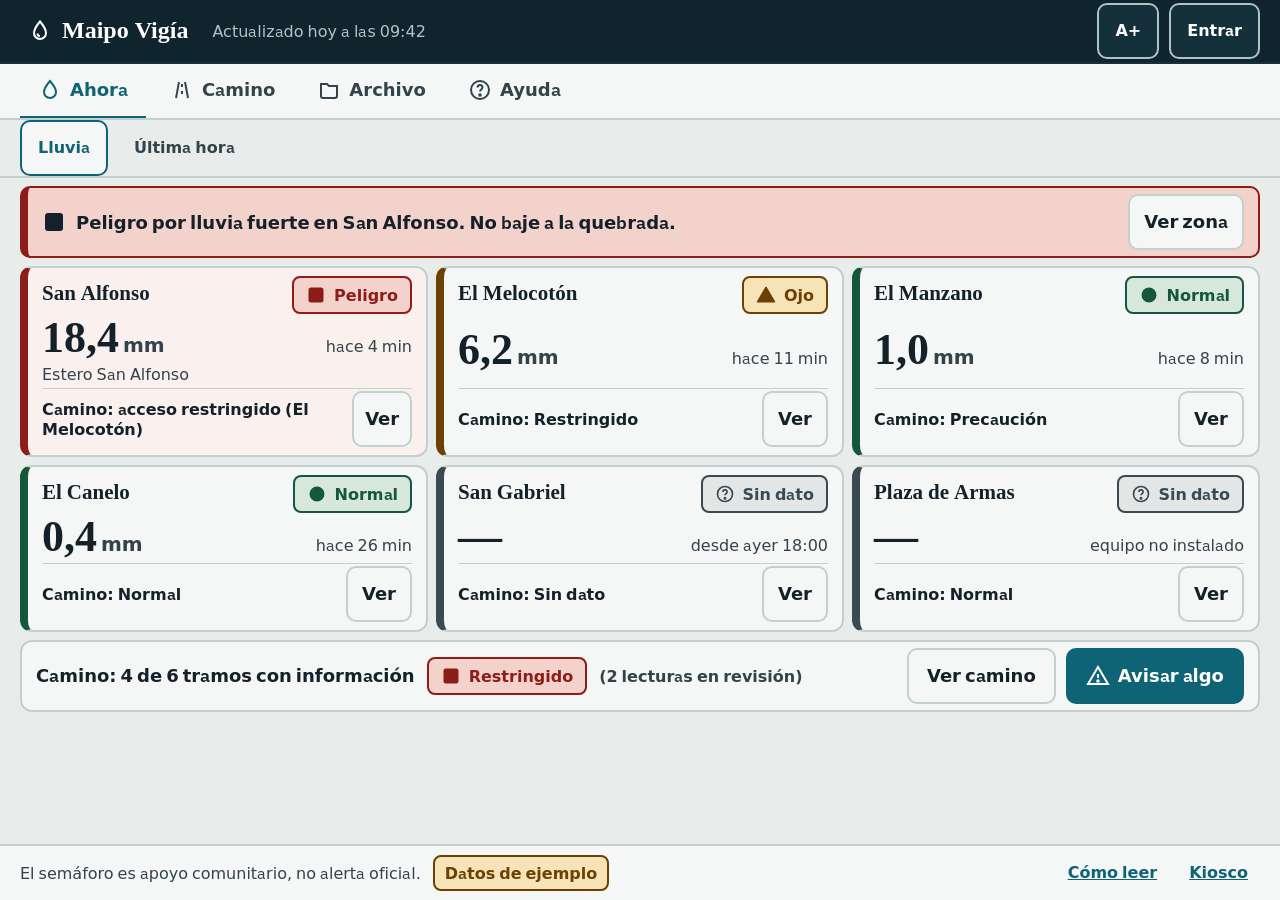
==== commit 44877876: "Mejora integral de Maipo Vigía: seguridad Supabase, lógica, accesibilidad, documentación y pruebas E" ====
--- a/docs/index.html
+++ b/docs/index.html
@@ -14,6 +14,7 @@
   <script src="assets/maipo.js" defer></script>
 </head>
 <body>
+  <a href="#mainPanel" class="skip-link">Saltar al contenido principal</a>
   <div class="app-shell" id="appShell">
     <!-- BARRA SUPERIOR -->
     <header class="topbar" role="banner">
@@ -33,6 +34,10 @@
         <div class="desktop-session-wrap" id="desktopSessionWrap"></div>
       </div>
     </header>
+
+    <div class="offline-banner hidden" id="offlineBanner" role="status">
+      Sin conexión: se muestran los datos guardados en este equipo.
+    </div>
 
     <!-- NIVEL 1: BARRA DE PESTAÑAS (ESCRITORIO) -->
     <nav class="tabbar" id="desktopTabbar" role="tablist" aria-label="Secciones principales"></nav>
@@ -81,6 +86,7 @@
     <div class="kiosco-grid" id="kioscoGrid"></div>
     <div class="kiosco-foot">
       <span id="kioscoClock"></span>
+      <span id="kioscoFootMode"></span>
       <span>Datos de ejemplo · El semáforo es apoyo comunitario, no alerta oficial</span>
     </div>
   </section>
--- a/docs/assets/maipo.css
+++ b/docs/assets/maipo.css
@@ -168,6 +168,7 @@
 
     /* Inputs y selects accesibles */
     input[type="text"],
+    input[type="search"],
     input[type="date"],
     input[type="time"],
     input[type="number"],
@@ -1340,4 +1341,105 @@
         bottom: 84px;
       }
     }
-  
+
+    /* Aviso de conexión (arriba del contenido, sin tapar nada) */
+    .offline-banner {
+      flex-shrink: 0;
+      background-color: var(--ambar-bg);
+      color: var(--ambar);
+      border-bottom: 2px solid var(--ambar);
+      padding: 8px 16px;
+      font-size: var(--fs-min);
+      font-weight: 600;
+      text-align: center;
+    }
+    .offline-banner.hidden {
+      display: none;
+    }
+
+    /* Foto comprimida de una lectura o un aviso */
+    .photo-preview {
+      display: block;
+      max-width: 100%;
+      max-height: 260px;
+      margin-top: 10px;
+      border: 2px solid var(--borde);
+      border-radius: var(--radius);
+    }
+
+    /* ==========================================================================
+       FASE 3 · ESCRITORIO 1280×800 SIN SCROLL (SOLO TAMAÑO NORMAL)
+       Con html.font-large se permite desplazamiento: la letra manda.
+       ========================================================================== */
+    @media (min-width: 769px) {
+      html:not(.font-large) .topbar { height: 64px; }
+      html:not(.font-large) .tabbar { height: 56px; min-height: 56px; }
+      html:not(.font-large) .main-panel { padding: 8px 20px; }
+      html:not(.font-large) .danger-banner { padding: 6px 14px; margin-bottom: 8px; }
+      html:not(.font-large) .rain-grid { gap: 8px; margin-bottom: 8px; }
+      html:not(.font-large) .rain-card { padding: 8px 14px; gap: 2px; }
+      html:not(.font-large) .rain-number { font-size: 44px; }
+      html:not(.font-large) .rain-card-foot { padding-top: 2px; margin-top: 0; }
+      html:not(.font-large) .road-strip { padding: 6px 14px; }
+    }
+
+    /* Enlace de salto: invisible hasta que recibe foco */
+    .skip-link {
+      position: fixed;
+      top: -120px;
+      left: 16px;
+      z-index: 500;
+      background-color: var(--tinta);
+      color: #FFFFFF;
+      padding: 14px 20px;
+      border-radius: var(--radius);
+      font-family: var(--font-sans);
+      font-size: var(--fs-body);
+      font-weight: 600;
+      text-decoration: none;
+      box-shadow: 0 2px 8px rgba(0, 0, 0, 0.25);
+    }
+    .skip-link:focus {
+      top: 12px;
+      outline: 3px solid var(--agua);
+      outline-offset: 2px;
+    }
+
+    /* Controles deshabilitados: se entienden como tales */
+    button:disabled,
+    input:disabled,
+    select:disabled,
+    textarea:disabled {
+      opacity: 0.52;
+      cursor: not-allowed;
+      background-color: var(--papel);
+      color: var(--tinta-2);
+      border-color: var(--borde);
+    }
+
+    /* Cifra del kiosco: se adapta a pantallas menores sin perder tamaño */
+    .kiosco-num {
+      font-size: clamp(56px, 7.5vw, 112px);
+    }
+
+    /* Badge compacto de pendientes en la barra inferior móvil */
+    .bottom-btn {
+      position: relative;
+    }
+    .bottom-badge {
+      position: absolute;
+      top: 4px;
+      right: 50%;
+      transform: translateX(26px);
+      min-width: 24px;
+      height: 24px;
+      padding: 0 4px;
+      border-radius: 999px;
+      background-color: var(--rojo);
+      color: #FFFFFF;
+      font-size: 16px;
+      font-weight: 700;
+      line-height: 24px;
+      text-align: center;
+    }
+
